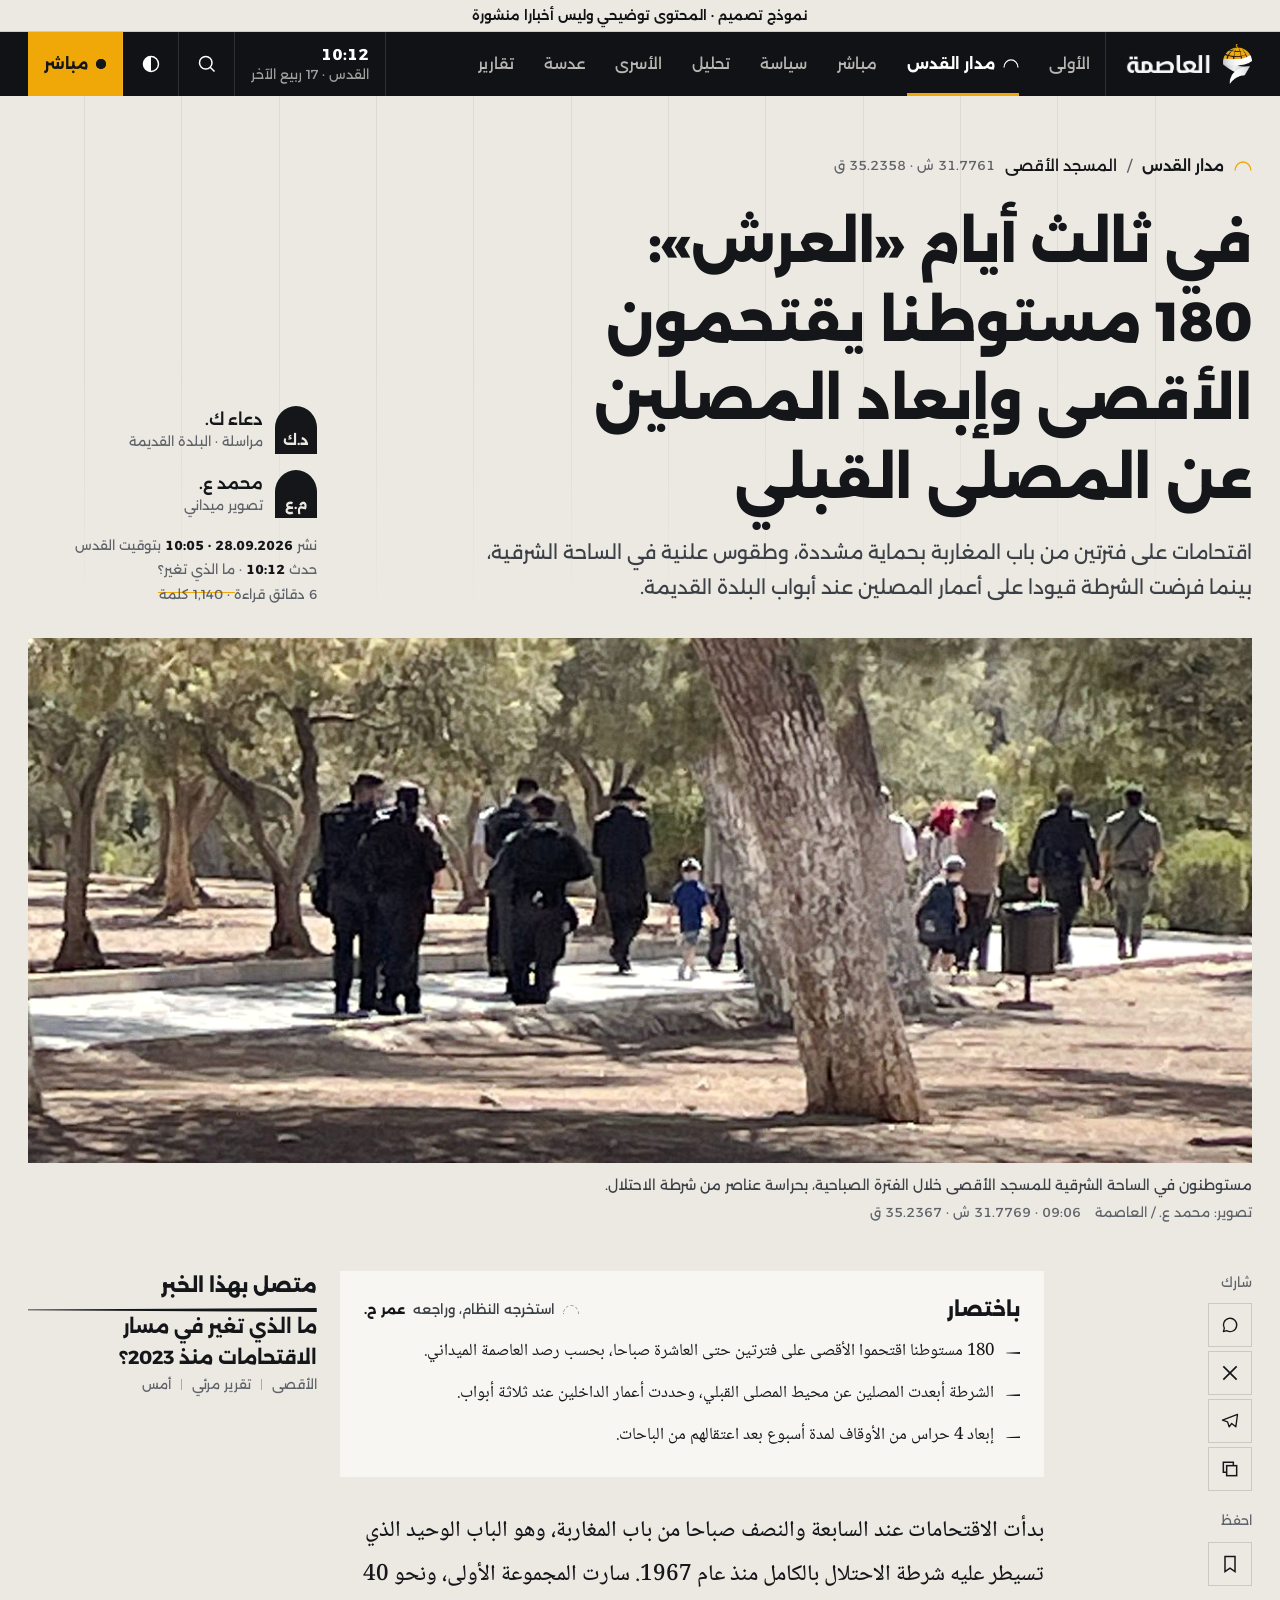
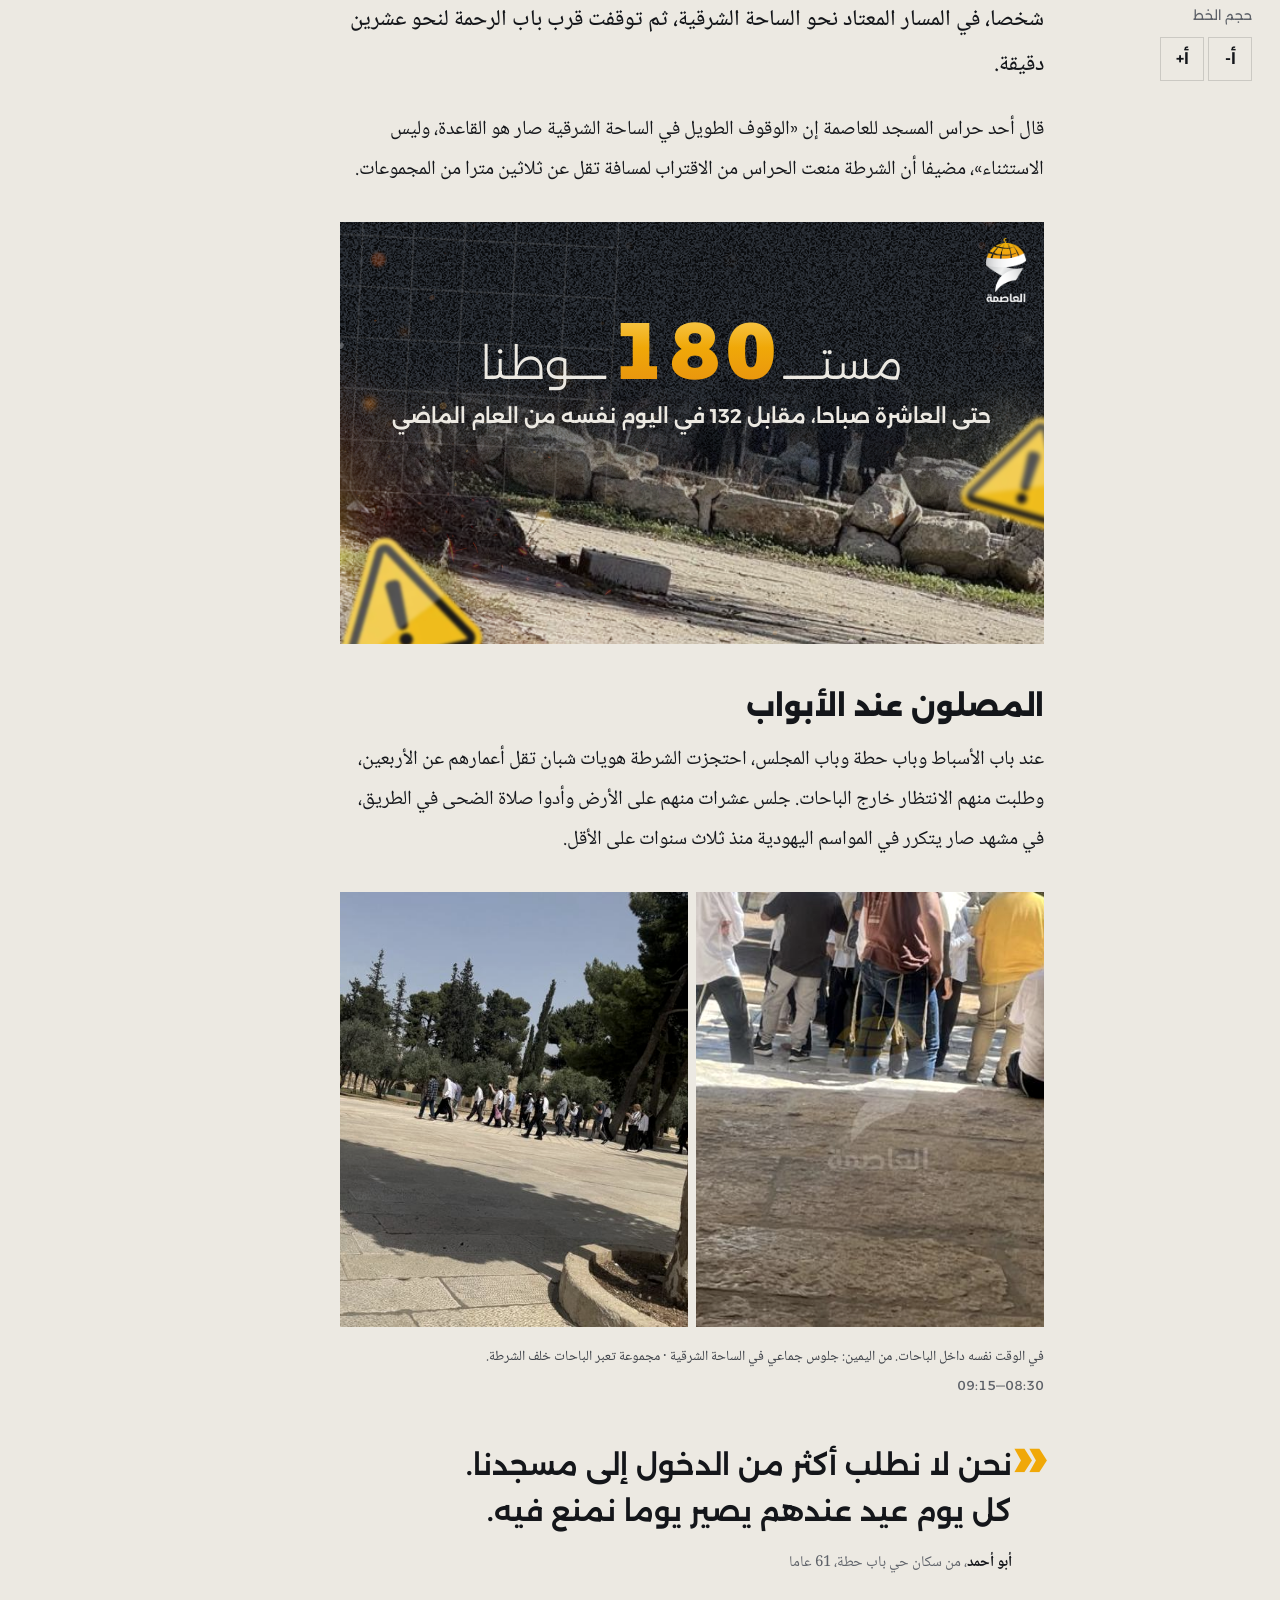
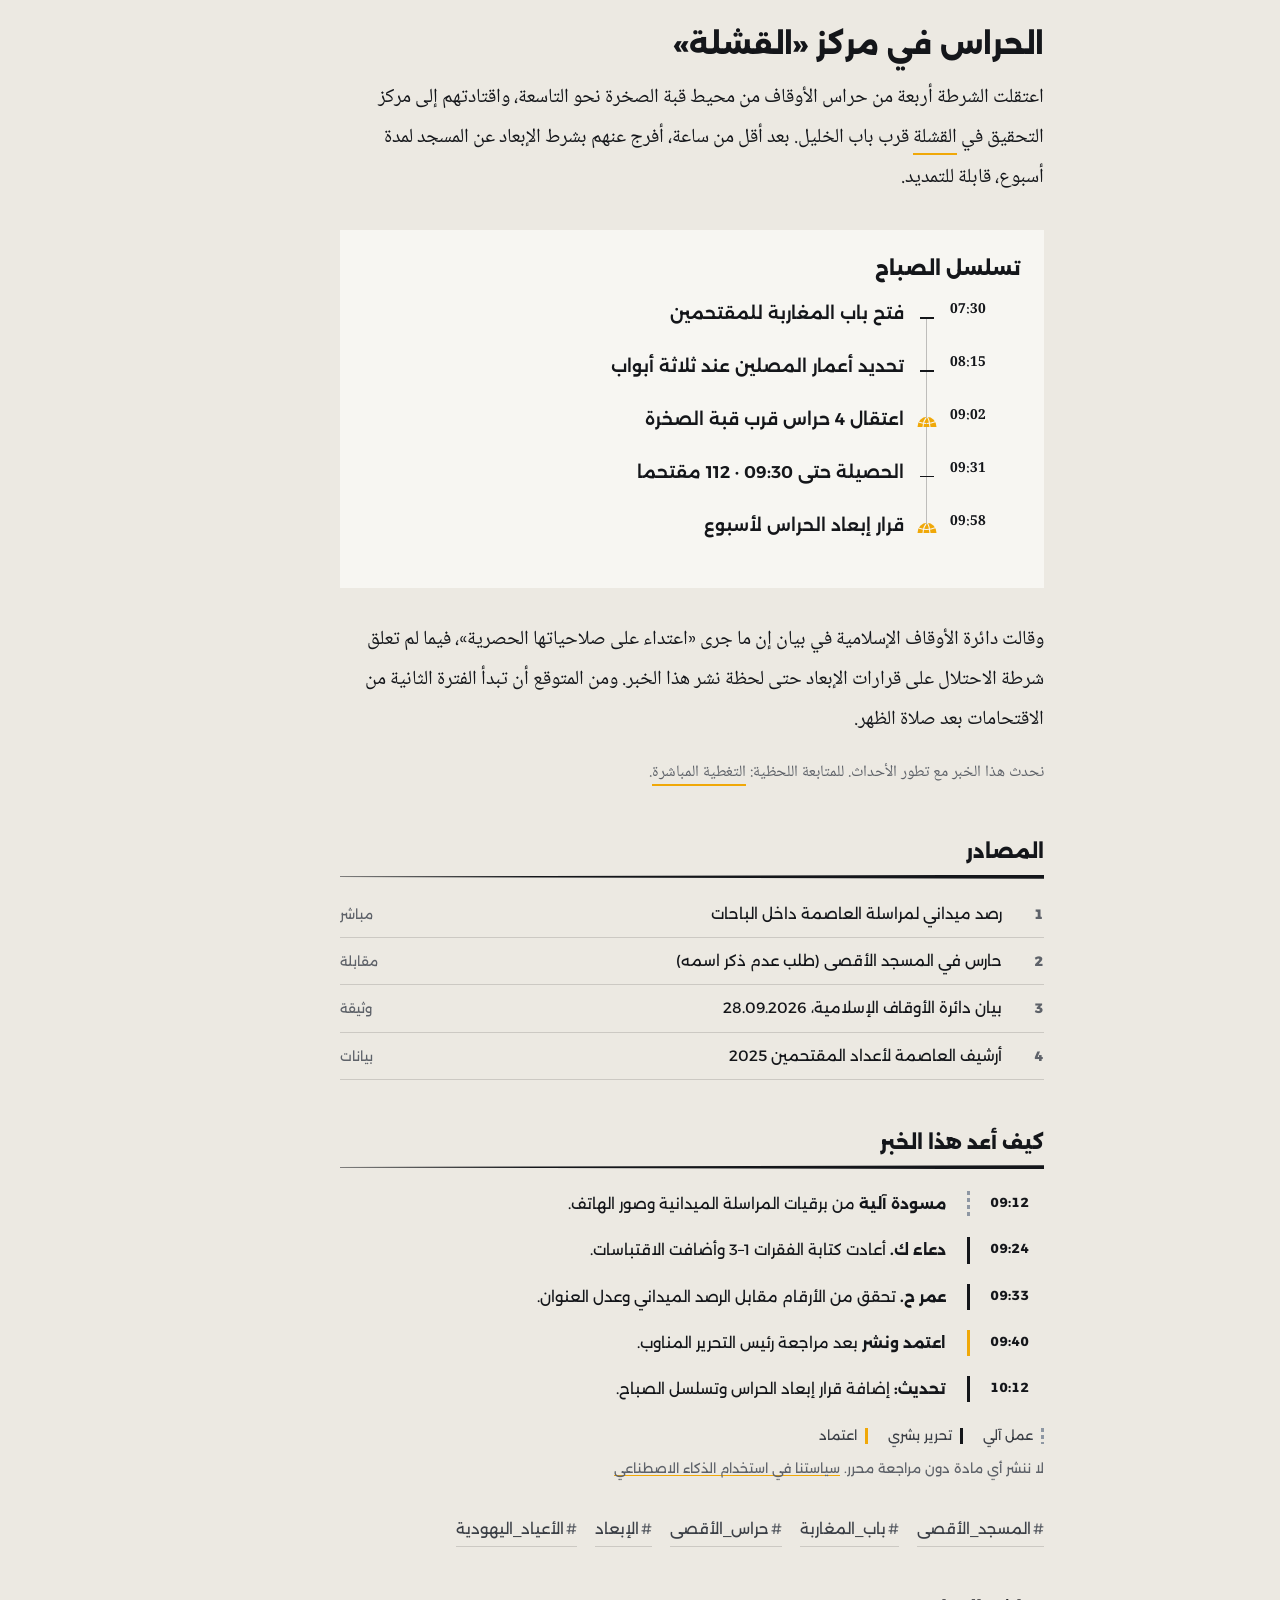
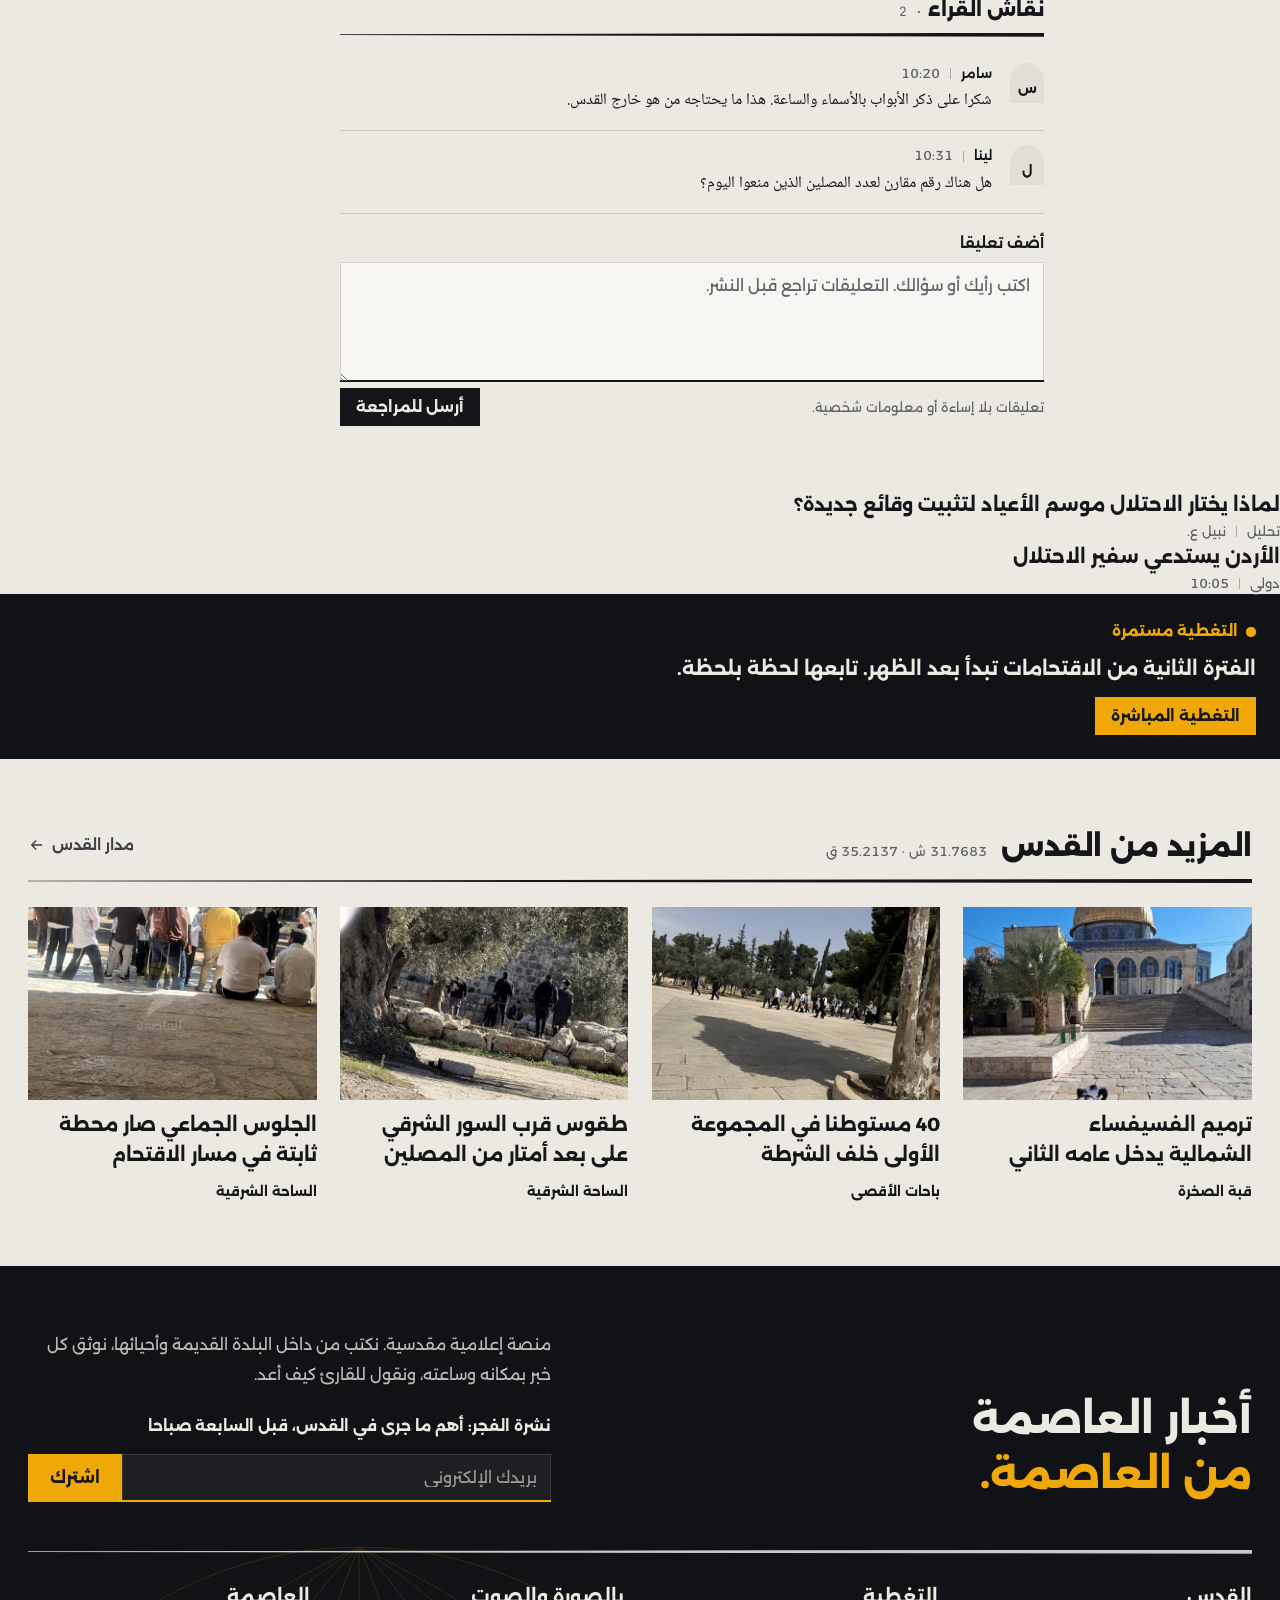
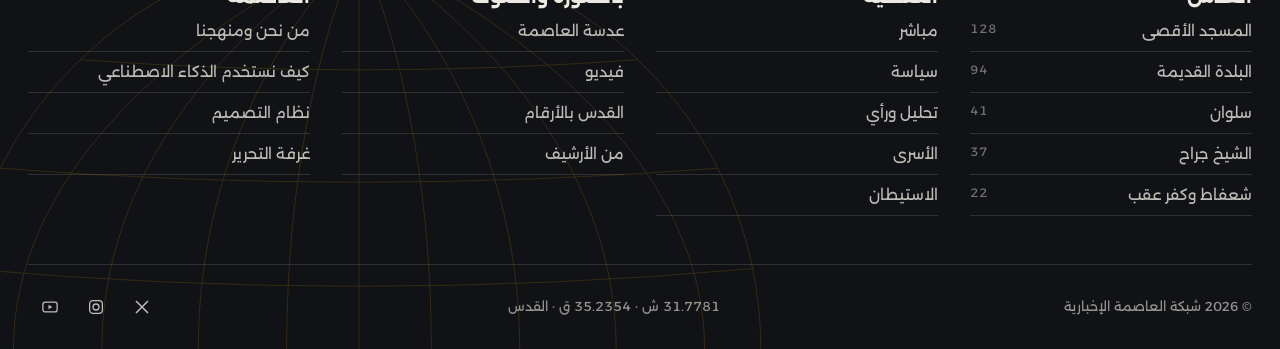
==== article.html @ b90d0173 "Use every asset from the brand's Drive folder The folder holds two PSDs: the incursion-count post an" ====
<!doctype html>
<html lang="ar" dir="rtl">
<head>
<meta charset="utf-8">
<meta name="viewport" content="width=device-width, initial-scale=1, viewport-fit=cover">
<meta name="robots" content="noindex, nofollow">
<title>180 مستوطنا يقتحمون الأقصى — العاصمة</title>
<meta name="description" content="اقتحامات على فترتين من باب المغاربة بحماية مشددة، وطقوس علنية في الساحة الشرقية.">
<link rel="preconnect" href="https://fonts.googleapis.com">
<link rel="preconnect" href="https://fonts.gstatic.com" crossorigin>
<link rel="stylesheet" href="https://fonts.googleapis.com/css2?family=Alexandria:wght@300;400;500;600;700;800&family=Noto+Naskh+Arabic:wght@400;500;600;700&family=JetBrains+Mono:wght@400;600&display=swap">
<link rel="preload" as="image" href="assets/img/aqsa-courtyard.jpg" fetchpriority="high">
<link rel="stylesheet" href="assets/css/asima.css?v=19">
<style>
  .progress { position: fixed; top: calc(env(safe-area-inset-top, 0px) + var(--ribbon-h)); inset-inline: 0; height: 3px; z-index: 49; background: transparent; }
  .progress i { display: block; height: 100%; width: 100%; background: var(--gold); transform-origin: right; transform: scaleX(0); }

  .a-head { padding-block: var(--s-7) var(--s-6); }
  .a-head__grid { display: grid; grid-template-columns: repeat(12, minmax(0, 1fr)); gap: var(--col-gap); }
  .a-head__main { grid-column: 1 / span 9; display: grid; gap: var(--s-4); }
  .a-head nav a { min-height: 44px; display: inline-flex; align-items: center; }
  .times a { display: inline-block; padding-block: 12px; margin-block: -12px; }
  .a-head__side { grid-column: 10 / span 3; align-self: end; display: grid; gap: var(--s-4); }
  .a-head .hl-1 { font-size: clamp(2rem, 1.1rem + 2.9vw, 3.5rem); }
  .people { display: flex; flex-wrap: wrap; gap: var(--s-4) var(--s-6); }
  .times { display: grid; gap: 2px; font-size: var(--t-meta); color: var(--ink-3); }
  .times b { color: var(--ink); font-weight: 700; font-variant-numeric: tabular-nums; }

  .hero { margin-bottom: var(--s-7); }
  .hero .frame { max-height: 78vh; }

  .a-body { display: grid; grid-template-columns: repeat(12, minmax(0, 1fr)); gap: var(--col-gap); padding-bottom: var(--s-8); }
  .a-tools { grid-column: 1 / span 2; }
  .a-tools__in { position: sticky; top: calc(var(--ribbon-h) + 32px); display: grid; gap: 4px; justify-items: start; }
  .a-tools .icon-btn { width: 44px; height: 44px; box-shadow: inset 0 0 0 1px var(--rule); }
  .a-tools .lbl { font-size: var(--t-meta); color: var(--ink-3); margin-bottom: 6px; }
  .a-col { grid-column: 3 / span 7; min-width: 0; }
  .a-aside { grid-column: 10 / span 3; min-width: 0; display: grid; gap: var(--s-7); align-content: start; }

  .gist { background: var(--sheet); padding: var(--s-5); margin-bottom: var(--s-6); }
  .gist__head { display: flex; justify-content: space-between; align-items: center; gap: 12px; flex-wrap: wrap; margin-bottom: var(--s-3); }
  .gist__head h2 { font-size: var(--t-4); font-weight: 800; }
  .gist ul { display: grid; gap: 10px; }
  .gist li { font-family: var(--f-read); font-size: 1.06rem; line-height: 1.9; padding-inline-start: 26px; position: relative; }
  .gist li::before { content: ""; position: absolute; inset-inline-start: 0; top: .95em; width: 14px; height: 2px; background: var(--ink); clip-path: polygon(0 40%, 100% 0, 100% 100%, 0 60%); }

  .read h2 { font-family: var(--f-display); font-size: var(--t-2); font-weight: 800; margin-top: 1.6em; margin-bottom: .5em; line-height: 1.35; }
  /* no ::first-letter drop cap: it severs Arabic joins. The lede is set larger instead. */
  .read .drop { font-size: 1.12em; font-weight: 500; }
  .read a { box-shadow: inset 0 -2px 0 var(--gold); }
  .read a:hover { background: color-mix(in srgb, var(--gold) 22%, transparent); }
  .inline-fig { margin-block: var(--s-6); }
  .inline-madd { margin-block: var(--s-6); padding-block: var(--s-5); border-block: 1px solid var(--rule-strong); }
  .inline-madd .madd { font-size: clamp(1.4rem, 1rem + 1.8vw, 2.3rem); }
  .inline-ledger { margin-block: var(--s-6); padding: var(--s-5); background: var(--sheet); }
  .inline-ledger h3 { font-size: var(--t-4); font-weight: 800; margin-bottom: var(--s-4); }
  .duo { display: grid; grid-template-columns: 1fr 1fr; gap: 8px; margin-block: var(--s-6); }

  .sources { margin-top: var(--s-7); }
  .sources h3, .how h3, .comments h3 { font-size: var(--fs-h4); font-weight: 800; padding-bottom: 12px; margin-bottom: var(--s-3); position: relative; } .sources h3::after, .how h3::after, .comments h3::after { content: ""; position: absolute; inset-inline: 0; bottom: 0; height: 4px; background: var(--ink); clip-path: polygon(0 42%, 100% 0, 100% 100%, 0 58%); }
  .sources ol { counter-reset: s; display: grid; }
  .sources li { counter-increment: s; display: grid; grid-template-columns: 2rem minmax(0, 1fr) auto; gap: 10px; padding-block: 10px; border-bottom: 1px solid var(--rule); font-size: var(--t-sm); align-items: baseline; }
  .sources li::before { content: counter(s); font-weight: 800; color: var(--ink-3); font-size: .85rem; font-variant-numeric: tabular-nums; }
  .sources .kind { font-size: var(--t-meta); color: var(--ink-3); }

  .how { margin-top: var(--s-7); }
  .how__steps { display: grid; gap: 0; }
  .how__steps li { display: grid; grid-template-columns: 54px 20px minmax(0, 1fr); gap: 0 12px; padding-block: 10px; font-size: var(--t-sm); }
  .how__steps time { font-weight: 700; font-size: .82rem; text-align: end; font-variant-numeric: tabular-nums; }
  .how__steps i { width: 3px; justify-self: center; }
  .how__steps .s-ai i { background: repeating-linear-gradient(180deg, var(--silver) 0 4px, transparent 4px 7px); }
  .how__steps .s-human i { background: var(--ink); }
  .how__steps .s-ok i { background: var(--gold); }
  .how__steps b { font-weight: 700; }
  .how p.note { font-size: var(--t-meta); color: var(--ink-3); margin-top: 10px; }

  .comments { margin-top: var(--s-7); }
  .comment { display: grid; grid-template-columns: 40px minmax(0, 1fr); gap: 4px 12px; padding-block: 14px; border-bottom: 1px solid var(--rule); }
  .comment .mono-gram { grid-row: span 2; width: 34px; height: 40px; background: var(--sunk); color: var(--ink); font-size: .8rem; border-radius: 17px 17px 0 0 / 18px 18px 0 0; }
  .comment p { font-family: var(--f-read); font-size: 1rem; line-height: 1.8; }

  .related h3 { font-size: var(--fs-h4); font-weight: 800; padding-bottom: 12px; position: relative; } .related h3::after { content: ""; position: absolute; inset-inline: 0; bottom: 0; height: 4px; background: var(--ink); clip-path: polygon(0 42%, 100% 0, 100% 100%, 0 58%); }
  .related .story { padding-block: 14px; border-bottom: 1px solid var(--rule); }

  .more-from { padding-block: var(--s-8); }
  .more-from__grid { display: grid; grid-template-columns: repeat(4, minmax(0, 1fr)); gap: var(--col-gap); }

  @media (max-width: 1100px) {
    .a-head__main, .a-head__side { grid-column: 1 / -1; }
    .a-tools { display: none; }
    .a-col { grid-column: 1 / span 8; }
    .a-aside { grid-column: 9 / span 4; }
    .more-from__grid { grid-template-columns: repeat(2, minmax(0, 1fr)); }
  }
  @media (max-width: 800px) {
    .a-col, .a-aside { grid-column: 1 / -1; }
    .hero .frame { margin-inline: calc(var(--gutter) * -1); max-width: none; }
    .hero .cap { padding-inline: 0; }
  }
  @media (max-width: 560px) {
    .more-from__grid, .duo { grid-template-columns: 1fr; }
    .a-head { padding-top: var(--s-5); }
  }
  .share-row { display: none; }
  @media (max-width: 1100px) { .share-row { display: flex; gap: 4px; flex-wrap: wrap; } .share-row .icon-btn { box-shadow: inset 0 0 0 1px var(--rule); width: 44px; height: 44px; } }
</style>
</head>
<body>
<a class="skip" href="#main">تخط إلى المقال</a>
<header data-ribbon data-current="jerusalem"></header>
<div class="progress" aria-hidden="true"><i></i></div>

<main id="main">
  <article>
    <header class="a-head meridians">
      <div class="wrap a-head__grid">
        <div class="a-head__main">
          <nav class="row" aria-label="مسار التصفح" style="gap:10px;font-size:var(--t-sm)">
            <a href="jerusalem.html" class="kicker kicker--place"><span class="kicker__sq"></span>مدار القدس</a>
            <span class="muted">/</span>
            <a href="jerusalem.html" class="kicker" style="font-weight:500">المسجد الأقصى</a>
            <span class="coord">31.7761 ش · 35.2358 ق</span>
          </nav>
          <h1 class="hl-1">في ثالث أيام «العرش»: 180 مستوطنا يقتحمون الأقصى وإبعاد المصلين عن المصلى القبلي</h1>
          <p class="dek">اقتحامات على فترتين من باب المغاربة بحماية مشددة، وطقوس علنية في الساحة الشرقية، بينما فرضت الشرطة قيودا على أعمار المصلين عند أبواب البلدة القديمة.</p>
          <div class="share-row" aria-label="مشاركة">
            <a class="icon-btn" href="#" aria-label="مشاركة على واتساب" data-icon="wa"></a>
            <a class="icon-btn" href="#" aria-label="مشاركة على إكس" data-icon="x"></a>
            <a class="icon-btn" href="#" aria-label="مشاركة على تيليغرام" data-icon="tg"></a>
            <button class="icon-btn" type="button" aria-label="نسخ الرابط" data-copy data-icon="copy"></button>
            <button class="icon-btn" type="button" aria-label="حفظ للقراءة لاحقا" data-icon="save"></button>
          </div>
        </div>
        <div class="a-head__side">
          <div class="people">
            <div class="byline"><span class="mono-gram">د.ك</span><div><div class="byline__name">دعاء ك.</div><div class="byline__role">مراسلة · البلدة القديمة</div></div></div>
            <div class="byline"><span class="mono-gram">م.ع</span><div><div class="byline__name">محمد ع.</div><div class="byline__role">تصوير ميداني</div></div></div>
          </div>
          <div class="times">
            <span>نشر <b>28.09.2026 · 10:05</b> بتوقيت القدس</span>
            <span>حدث <b>10:12</b> · <a href="#how" style="box-shadow:inset 0 -1px 0 var(--gold)">ما الذي تغير؟</a></span>
            <span>6 دقائق قراءة · 1,140 كلمة</span>
          </div>
        </div>
      </div>
    </header>

    <figure class="wrap hero">
      <div class="frame r-21x9 grain">
        <img src="assets/img/aqsa-courtyard.jpg" srcset="assets/img/aqsa-courtyard-800.jpg 800w, assets/img/aqsa-courtyard.jpg 1200w" sizes="100vw" width="1200" height="1600" alt="مجموعة من المستوطنين يسيرون في الساحة الشرقية للمسجد الأقصى بين أشجار الزيتون، تحرسهم عناصر من الشرطة" style="object-position:50% 62%" fetchpriority="high">
      </div>
      <figcaption class="cap"><span class="cap__text">مستوطنون في الساحة الشرقية للمسجد الأقصى خلال الفترة الصباحية، بحراسة عناصر من شرطة الاحتلال.</span><span class="cap__credit">محمد ع. / العاصمة</span><span class="coord">09:06 · 31.7769 ش · 35.2367 ق</span></figcaption>
    </figure>

    <div class="wrap a-body">
      <aside class="a-tools" aria-label="أدوات المقال">
        <div class="a-tools__in">
          <span class="lbl">شارك</span>
          <a class="icon-btn" href="#" aria-label="مشاركة على واتساب" data-icon="wa"></a>
          <a class="icon-btn" href="#" aria-label="مشاركة على إكس" data-icon="x"></a>
          <a class="icon-btn" href="#" aria-label="مشاركة على تيليغرام" data-icon="tg"></a>
          <button class="icon-btn" type="button" aria-label="نسخ الرابط" data-copy data-icon="copy"></button>
          <span class="lbl" style="margin-top:14px">احفظ</span>
          <button class="icon-btn" type="button" aria-label="حفظ للقراءة لاحقا" data-icon="save" data-save></button>
          <span class="lbl" style="margin-top:14px">حجم الخط</span>
          <div class="row" style="gap:4px"><button class="icon-btn" type="button" data-fs="-1" aria-label="تصغير الخط" style="box-shadow:inset 0 0 0 1px var(--rule);width:44px;height:44px;font-weight:700">أ-</button><button class="icon-btn" type="button" data-fs="1" aria-label="تكبير الخط" style="box-shadow:inset 0 0 0 1px var(--rule);width:44px;height:44px;font-weight:700">أ+</button></div>
        </div>
      </aside>

      <div class="a-col">
        <section class="gist" aria-labelledby="gist-h">
          <div class="gist__head">
            <h2 id="gist-h">باختصار</h2>
            <span class="ai-mark"><span class="ai-glyph" aria-hidden="true"></span>استخرجه النظام، وراجعه <strong style="color:var(--ink)">عمر ح.</strong></span>
          </div>
          <ul>
            <li>180 مستوطنا اقتحموا الأقصى على فترتين حتى العاشرة صباحا، بحسب رصد العاصمة الميداني.</li>
            <li>الشرطة أبعدت المصلين عن محيط المصلى القبلي، وحددت أعمار الداخلين عند ثلاثة أبواب.</li>
            <li>إبعاد 4 حراس من الأوقاف لمدة أسبوع بعد اعتقالهم من الباحات.</li>
          </ul>
        </section>

        <div class="read" id="body">
          <p class="drop">بدأت الاقتحامات عند السابعة والنصف صباحا من باب المغاربة، وهو الباب الوحيد الذي تسيطر عليه شرطة الاحتلال بالكامل منذ عام 1967. سارت المجموعة الأولى، ونحو 40 شخصا، في المسار المعتاد نحو الساحة الشرقية، ثم توقفت قرب باب الرحمة لنحو عشرين دقيقة.</p>
          <p>قال أحد حراس المسجد للعاصمة إن «الوقوف الطويل في الساحة الشرقية صار هو القاعدة، وليس الاستثناء»، مضيفا أن الشرطة منعت الحراس من الاقتراب لمسافة تقل عن ثلاثين مترا من المجموعات.</p>

          <figure class="count-card" aria-label="رقم: 180 مستوطنا حتى العاشرة صباحا، مقابل 132 في اليوم نفسه من العام الماضي">
            <img class="count-card__photo" src="assets/img/aqsa-trees-800.jpg" width="800" height="1067" alt="" loading="lazy">
            <span class="count-card__embers" aria-hidden="true"></span>
            <img class="count-card__alert" src="assets/img/alert.webp" width="186" height="166" alt="" loading="lazy">
            <img class="count-card__alert is-edge" src="assets/img/alert.webp" width="186" height="166" alt="" loading="lazy">
            <img class="count-card__logo" src="assets/img/logo-full.png" width="382" height="616" alt="">
            <p class="madd" aria-hidden="true">مستـــــ<span class="madd__fig">180</span>ـــــوطنا<span class="madd__tail">حتى العاشرة صباحا، مقابل 132 في اليوم نفسه من العام الماضي</span></p>
          </figure>

          <h2>المصلون عند الأبواب</h2>
          <p>عند باب الأسباط وباب حطة وباب المجلس، احتجزت الشرطة هويات شبان تقل أعمارهم عن الأربعين، وطلبت منهم الانتظار خارج الباحات. جلس عشرات منهم على الأرض وأدوا صلاة الضحى في الطريق، في مشهد صار يتكرر في المواسم اليهودية منذ ثلاث سنوات على الأقل.</p>

          <figure class="duo" aria-label="صورتان من الأبواب">
            <div><div class="frame r-4x5"><img src="assets/img/oldcity-2-800.jpg" loading="lazy" width="800" height="600" alt="مستوطنون يجلسون في الساحة الشرقية للمسجد الأقصى" style="object-position:40% 40%"></div></div>
            <div><div class="frame r-4x5"><img src="assets/img/oldcity-3-800.jpg" loading="lazy" width="800" height="600" alt="مجموعة مستوطنين تعبر باحات المسجد الأقصى خلف عناصر من الشرطة" style="object-position:62% 55%"></div></div>
            <figcaption class="cap" style="grid-column:1/-1"><span class="cap__text">في الوقت نفسه داخل الباحات. من اليمين: جلوس جماعي في الساحة الشرقية · مجموعة تعبر الباحات خلف الشرطة.</span><span class="coord">08:30—09:15</span></figcaption>
          </figure>

          <blockquote class="pull" data-reveal>
            <p>نحن لا نطلب أكثر من الدخول إلى مسجدنا. كل يوم عيد عندهم يصير يوما نمنع فيه.</p>
            <footer><strong>أبو أحمد</strong>، من سكان حي باب حطة، 61 عاما</footer>
          </blockquote>

          <h2>الحراس في مركز «القشلة»</h2>
          <p>اعتقلت الشرطة أربعة من حراس الأوقاف من محيط قبة الصخرة نحو التاسعة، واقتادتهم إلى مركز التحقيق في <a href="jerusalem.html">القشلة</a> قرب باب الخليل. بعد أقل من ساعة، أفرج عنهم بشرط الإبعاد عن المسجد لمدة أسبوع، قابلة للتمديد.</p>

          <aside class="inline-ledger" data-reveal aria-labelledby="day-h">
            <h3 id="day-h">تسلسل الصباح</h3>
            <ol class="ledger">
              <li class="ledger__item"><span class="ledger__time">07:30</span><span class="ledger__node"></span><div class="ledger__body"><h4>فتح باب المغاربة للمقتحمين</h4></div></li>
              <li class="ledger__item"><span class="ledger__time">08:15</span><span class="ledger__node"></span><div class="ledger__body"><h4>تحديد أعمار المصلين عند ثلاثة أبواب</h4></div></li>
              <li class="ledger__item is-key"><span class="ledger__time">09:02</span><span class="ledger__node"></span><div class="ledger__body"><h4>اعتقال 4 حراس قرب قبة الصخرة</h4></div></li>
              <li class="ledger__item"><span class="ledger__time">09:31</span><span class="ledger__node"></span><div class="ledger__body"><h4>الحصيلة حتى 09:30 · 112 مقتحما</h4></div></li>
              <li class="ledger__item is-key"><span class="ledger__time">09:58</span><span class="ledger__node"></span><div class="ledger__body"><h4>قرار إبعاد الحراس لأسبوع</h4></div></li>
            </ol>
          </aside>

          <p>وقالت دائرة الأوقاف الإسلامية في بيان إن ما جرى «اعتداء على صلاحياتها الحصرية»، فيما لم تعلق شرطة الاحتلال على قرارات الإبعاد حتى لحظة نشر هذا الخبر. ومن المتوقع أن تبدأ الفترة الثانية من الاقتحامات بعد صلاة الظهر.</p>
          <p class="muted" style="font-size:1rem">نحدث هذا الخبر مع تطور الأحداث. للمتابعة اللحظية: <a href="live.html">التغطية المباشرة</a>.</p>
        </div>

        <section class="sources" data-reveal aria-labelledby="src-h">
          <h3 id="src-h">المصادر</h3>
          <ol>
            <li><span>رصد ميداني لمراسلة العاصمة داخل الباحات</span><span class="kind">مباشر</span></li>
            <li><span>حارس في المسجد الأقصى (طلب عدم ذكر اسمه)</span><span class="kind">مقابلة</span></li>
            <li><span>بيان دائرة الأوقاف الإسلامية، 28.09.2026</span><span class="kind">وثيقة</span></li>
            <li><span>أرشيف العاصمة لأعداد المقتحمين 2025</span><span class="kind">بيانات</span></li>
          </ol>
        </section>

        <section class="how" id="how" data-reveal aria-labelledby="how-h">
          <h3 id="how-h">كيف أعد هذا الخبر</h3>
          <ol class="how__steps">
            <li class="s-ai"><time>09:12</time><i></i><span><b>مسودة آلية</b> من برقيات المراسلة الميدانية وصور الهاتف.</span></li>
            <li class="s-human"><time>09:24</time><i></i><span><b>دعاء ك.</b> أعادت كتابة الفقرات 1–3 وأضافت الاقتباسات.</span></li>
            <li class="s-human"><time>09:33</time><i></i><span><b>عمر ح.</b> تحقق من الأرقام مقابل الرصد الميداني وعدل العنوان.</span></li>
            <li class="s-ok"><time>09:40</time><i></i><span><b>اعتمد ونشر</b> بعد مراجعة رئيس التحرير المناوب.</span></li>
            <li class="s-human"><time>10:12</time><i></i><span><b>تحديث:</b> إضافة قرار إبعاد الحراس وتسلسل الصباح.</span></li>
          </ol>
          <div class="prov-key" style="margin-top:12px"><span><i class="k-ai"></i>عمل آلي</span><span><i class="k-human"></i>تحرير بشري</span><span><i class="k-verified"></i>اعتماد</span></div>
          <p class="note">لا ننشر أي مادة دون مراجعة محرر. <a href="index.html#ai" style="box-shadow:inset 0 -1px 0 var(--gold)">سياستنا في استخدام الذكاء الاصطناعي</a></p>
        </section>

        <div class="tags" style="margin-top:var(--s-6)" aria-label="الوسوم">
          <a class="tag" href="jerusalem.html">المسجد_الأقصى</a><a class="tag" href="jerusalem.html">باب_المغاربة</a><a class="tag" href="jerusalem.html">حراس_الأقصى</a><a class="tag" href="jerusalem.html">الإبعاد</a><a class="tag" href="jerusalem.html">الأعياد_اليهودية</a>
        </div>

        <section class="comments" aria-labelledby="cm-h">
          <h3 id="cm-h">نقاش القراء <span class="mono muted" style="font-size: .8rem;font-weight:400">· 2</span></h3>
          <div class="comment"><span class="mono-gram">س</span><span class="meta"><strong>سامر</strong><time>10:20</time></span><p>شكرا على ذكر الأبواب بالأسماء والساعة. هذا ما يحتاجه من هو خارج القدس.</p></div>
          <div class="comment"><span class="mono-gram">ل</span><span class="meta"><strong>لينا</strong><time>10:31</time></span><p>هل هناك رقم مقارن لعدد المصلين الذين منعوا اليوم؟</p></div>
          <form class="field" style="margin-top:var(--s-4)" onsubmit="event.preventDefault();asima.toast('أرسل تعليقك للمراجعة','يظهر بعد موافقة المحرر، عادة خلال ساعة.');this.reset()">
            <label for="cm">أضف تعليقا</label>
            <textarea class="textarea" id="cm" required placeholder="اكتب رأيك أو سؤالك. التعليقات تراجع قبل النشر."></textarea>
            <div class="row between"><span class="hint">تعليقات بلا إساءة أو معلومات شخصية.</span><button class="btn btn--sm" type="submit">أرسل للمراجعة</button></div>
          </form>
        </section>
      </div>

      <aside class="a-aside" aria-label="تغطية متصلة">
        <div class="related">
          <h3>متصل بهذا الخبر</h3>
          <a class="hl" href="article.html"><h4 class="hl-4"><span class="hl-u">ما الذي تغير في مسار الاقتحامات منذ 2023؟</span></h4></a><div class="meta"><span>الأقصى</span><span>تقرير مرئي</span><time>أمس</time></div></article>
          <a class="hl" href="article.html"><h4 class="hl-4"><span class="hl-u">لماذا يختار الاحتلال موسم الأعياد لتثبيت وقائع جديدة؟</span></h4></a><div class="meta"><span>تحليل</span><span>نبيل ع.</span></div></article>
          <a class="hl" href="article.html"><h4 class="hl-4"><span class="hl-u">الأردن يستدعي سفير الاحتلال</span></h4></a><div class="meta"><span>دولي</span><time>10:05</time></div></article>
        </div>
        <div class="night" style="padding:var(--s-5)">
          <p class="live-tag" style="margin-bottom:10px"><span class="pulse" aria-hidden="true"></span>التغطية مستمرة</p>
          <p style="font-weight:700;font-size:var(--t-4);line-height:1.5">الفترة الثانية من الاقتحامات تبدأ بعد الظهر. تابعها لحظة بلحظة.</p>
          <a class="btn btn--gold btn--sm" href="live.html" style="margin-top:14px">التغطية المباشرة</a>
        </div>
      </aside>
    </div>
  </article>

  <section class="more-from" aria-labelledby="mf-h">
    <div class="wrap">
      <header class="sec-head"><div class="sec-head__t"><h2 id="mf-h">المزيد من القدس</h2><span class="coord">31.7683 ش · 35.2137 ق</span></div><a class="more" href="jerusalem.html">مدار القدس<svg class="i-dir" viewBox="0 0 24 24" aria-hidden="true"><path d="M19 12H5m6-6-6 6 6 6" fill="none" stroke="currentColor" stroke-width="1.8"/></svg></a></header>
      <div class="more-from__grid">
        <article class="story"><a href="article.html" class="frame r-3x2"><img src="assets/img/oldcity-1-800.jpg" loading="lazy" width="800" height="1067" alt="" style="object-position:50% 25%"></a><h3 class="hl-4"><a href="article.html">ترميم الفسيفساء الشمالية يدخل عامه الثاني</a></h3><p class="placeline"><b>قبة الصخرة</b></p></article>
        <article class="story"><a href="article.html" class="frame r-3x2"><img src="assets/img/oldcity-3-800.jpg" loading="lazy" width="800" height="600" alt=""></a><h3 class="hl-4"><a href="article.html">40 مستوطنا في المجموعة الأولى خلف الشرطة</a></h3><p class="placeline"><b>باحات الأقصى</b></p></article>
        <article class="story"><a href="article.html" class="frame r-3x2"><img src="assets/img/aqsa-trees-800.jpg" loading="lazy" width="800" height="1067" alt=""></a><h3 class="hl-4"><a href="article.html">طقوس قرب السور الشرقي على بعد أمتار من المصلين</a></h3><p class="placeline"><b>الساحة الشرقية</b></p></article>
        <article class="story"><a href="article.html" class="frame r-3x2"><img src="assets/img/oldcity-2-800.jpg" loading="lazy" width="800" height="600" alt=""></a><h3 class="hl-4"><a href="article.html">الجلوس الجماعي صار محطة ثابتة في مسار الاقتحام</a></h3><p class="placeline"><b>الساحة الشرقية</b></p></article>
      </div>
    </div>
  </section>
</main>

<footer data-coda></footer>
<script src="assets/js/asima.js?v=17" defer></script>
<script>
  addEventListener('DOMContentLoaded', () => {
    // reading progress — transform only, rAF-throttled
    const bar = document.querySelector('.progress i'), body = document.getElementById('body');
    let ticking = false;
    const update = () => {
      const r = body.getBoundingClientRect();
      const p = Math.min(1, Math.max(0, (innerHeight * .4 - r.top) / r.height));
      bar.style.transform = `scaleX(${p})`; ticking = false;
    };
    addEventListener('scroll', () => { if (!ticking) { ticking = true; requestAnimationFrame(update); } }, { passive: true });
    update();
    // font size
    let fs = 0;
    document.querySelectorAll('[data-fs]').forEach(b => b.addEventListener('click', () => {
      fs = Math.max(-1, Math.min(3, fs + +b.dataset.fs));
      body.style.fontSize = `calc(var(--t-read) + ${fs * 2}px)`;
    }));
    document.querySelectorAll('[data-save]').forEach(b => b.addEventListener('click', () => {
      const on = b.getAttribute('aria-pressed') !== 'true';
      b.setAttribute('aria-pressed', on); b.style.background = on ? 'var(--gold)' : '';
      asima.toast(on ? 'حفظ للقراءة لاحقا' : 'أزيل من المحفوظات');
    }));
  });
</script>
</body>
</html>
---- assets/css/asima.css ----
/* ==========================================================================
   العاصمة — Digital Design System  ·  v1.1 (refined)
   One world, three borrowed forms — all taken from the logo, none of them the logo:
     القبة   the segmented dome: markers, timeline nodes, the lead photo's frame
     الشريط  the paper ribbon that wraps the dome and folds into «ع»: the sash, the fold
     المد   the kashida stretch from the brand's posts: figures live inside words
   Gold is the dome. It marks what matters now (live, the lead figure, the key event).
   ========================================================================== */

/* ---------- 1. Tokens ---------- */
:root {
  /* Color — day edition: limestone ground, charcoal ink */
  --bg: #ECE9E2;
  --sheet: #F7F6F2;
  --sunk: #E2DED5;
  --ink: #14161A;
  --ink-2: #3B3F46;
  --ink-3: #5E6269;
  --rule: rgba(20, 22, 26, .15);
  --rule-strong: rgba(20, 22, 26, .78);
  --gold: #F0A808;          /* the dome */
  --gold-deep: #E8930F;     /* the dome's shadow side */
  --gold-ink: #7E5300;      /* gold as text on limestone (AA) */
  --on-gold: #14161A;
  --silver: #8E97A3;        /* the ribbon — machine work */
  --silver-soft: rgba(142, 151, 163, .18);
  --paper: #ECE9E2;         /* the ribbon/sash surface — fixed in both themes, like the logo */
  --paper-ink: #14161A;
  --fold: #A3AAB3;          /* the ribbon's underside where it folds */
  --alert: #B8361E;
  --on-alert: #FFFFFF;
  --ok: #2D7A57;
  --scrim: rgba(17, 19, 22, .62);
  --shade: linear-gradient(180deg, rgba(16,18,21,0) 32%, rgba(16,18,21,.86) 100%);
  --night: #101215;         /* ribbon nav, coda, dock, night sections */
  --night-fg: #ECE9E2;

  /* Type families */
  --f-display: "Alexandria", "Noto Kufi Arabic", "Segoe UI", Tahoma, sans-serif;
  --f-read: "Noto Naskh Arabic", "Amiri", "Traditional Arabic", serif;
  --f-mono: "JetBrains Mono", ui-monospace, "Cascadia Mono", Consolas, monospace; /* coordinates & data only */

  /* Type roles — size / line-height. Arabic needs air: no role below 1.38 */
  /* display 30→53 · h1 27→38 · h2 22→30 · h3 19→24 · h4 17→20 · lead 17→19 · ui 16 · meta 13 (floor) */
  --fs-display: clamp(1.9rem, 1.1rem + 2.3vw, 3.3rem);       --lh-display: 1.42;
  --fs-h1:      clamp(1.7rem, 1.2rem + 1.4vw, 2.4rem);       --lh-h1: 1.44;
  --fs-h2:      clamp(1.4rem, 1.15rem + .75vw, 1.875rem);    --lh-h2: 1.5;
  --fs-h3:      clamp(1.2rem, 1.08rem + .4vw, 1.5rem);       --lh-h3: 1.56;
  --fs-h4:      clamp(1.08rem, 1.02rem + .2vw, 1.25rem);     --lh-h4: 1.64;
  --fs-h5:      1.0625rem;                                   --lh-h5: 1.7;
  --fs-lead:    clamp(1.05rem, 1rem + .25vw, 1.2rem);        --lh-lead: 1.85;
  --fs-body:    clamp(1.125rem, 1.06rem + .26vw, 1.25rem);   --lh-body: 2;      /* Naskh reading */
  --fs-body-sm: 1rem;                                        --lh-body-sm: 1.85;
  --fs-ui:      1rem;                                        --lh-ui: 1.75;
  --fs-small:   .9375rem;                                    --lh-small: 1.75;
  --fs-caption: .875rem;                                     --lh-caption: 1.8;
  --fs-meta:    .8125rem;                                    --lh-meta: 1.6;
  --fs-micro:   .78rem;                                      /* Latin digits only (coordinates) */
  /* legacy aliases (pages written against v1.0) */
  --t-mega: var(--fs-display); --t-1: var(--fs-h1); --t-2: var(--fs-h2); --t-3: var(--fs-h3); --t-4: var(--fs-h4);
  --t-read: var(--fs-body); --t-ui: var(--fs-ui); --t-sm: var(--fs-small); --t-meta: var(--fs-meta);

  /* Space — 4px base, two section rhythms */
  --s-1: 4px; --s-2: 8px; --s-3: 12px; --s-4: 16px; --s-5: 24px;
  --s-6: 32px; --s-7: 48px; --s-8: 64px; --s-9: 96px;
  --sec: clamp(56px, 6.2vw, 96px);
  --sec-tight: clamp(36px, 4.2vw, 60px);

  /* Grid */
  --max: 1360px;
  --gutter: clamp(16px, 2.2vw, 28px);
  --col-gap: clamp(16px, 1.8vw, 24px);
  --split-gap: clamp(28px, 4vw, 64px);

  /* Shape — square by law; the only curves are the dome's */
  --radius: 0;
  --fold-cut: 14px;

  /* Motion */
  --ease: cubic-bezier(0.23, 1, 0.32, 1);          /* strong ease-out: entrances, feedback */
  --ease-in-out: cubic-bezier(0.77, 0, 0.175, 1);  /* things travelling on screen */
  --ease-drawer: cubic-bezier(0.32, 0.72, 0, 1);
  --d-1: 120ms; --d-2: 220ms; --d-3: 360ms; --d-4: 640ms; --d-5: 1100ms;

  --ribbon-h: 64px;
  --dome-mask: url("data:image/svg+xml,%3Csvg xmlns='http://www.w3.org/2000/svg' viewBox='0 0 40 22'%3E%3Cdefs%3E%3Cmask id='m'%3E%3Cpath d='M1 22 A19 20.5 0 0 1 39 22 Z' fill='white'/%3E%3Cg fill='none' stroke='black' stroke-width='2.1' stroke-linecap='round'%3E%3Cpath d='M21 1.5 C15 6 12.5 13 12 22'/%3E%3Cpath d='M21 1.5 C24 7 25.5 14 26 22'/%3E%3Cpath d='M4.5 12.5 C14 15.5 27 15.5 36.5 11.5'/%3E%3C/g%3E%3C/mask%3E%3C/defs%3E%3Crect width='40' height='22' fill='black' mask='url%28%23m%29'/%3E%3C/svg%3E");
  --arc-mask: url("data:image/svg+xml,%3Csvg xmlns='http://www.w3.org/2000/svg' viewBox='0 0 40 22'%3E%3Cpath d='M2.5 21 A17.5 19 0 0 1 37.5 21' fill='none' stroke='black' stroke-width='3'/%3E%3C/svg%3E");
  color-scheme: light;
}

@media (prefers-color-scheme: dark) {
  :root:not([data-theme="light"]) {
    --bg: #111316; --sheet: #181B1F; --sunk: #0B0C0E; --night: #08090B;
    --ink: #ECE9E2; --ink-2: #BDBAB2; --ink-3: #94918A;
    --rule: rgba(236, 233, 226, .14); --rule-strong: rgba(236, 233, 226, .8);
    --gold-ink: #F0A808; --silver: #9AA3AF; --silver-soft: rgba(154, 163, 175, .16);
    --paper: #DCD8CF; --fold: #8D949D;
    --alert: #FF7A5C; --on-alert: #1B0A05; --ok: #5CC497; --scrim: rgba(0,0,0,.7);
    color-scheme: dark;
  }
}
:root[data-theme="dark"] {
  --bg: #111316; --sheet: #181B1F; --sunk: #0B0C0E; --night: #08090B;
  --ink: #ECE9E2; --ink-2: #BDBAB2; --ink-3: #94918A;
  --rule: rgba(236, 233, 226, .14); --rule-strong: rgba(236, 233, 226, .8);
  --gold-ink: #F0A808; --silver: #9AA3AF; --silver-soft: rgba(154, 163, 175, .16);
  --paper: #DCD8CF; --fold: #8D949D;
  --alert: #FF7A5C; --on-alert: #1B0A05; --ok: #5CC497; --scrim: rgba(0,0,0,.7);
  color-scheme: dark;
}

/* «طبعة ليلية» — always-night sections. In the dark theme they sink one step deeper so the rhythm survives. */
.night {
  --bg: var(--night); --sheet: #1A1D21; --sunk: #07080A;
  --ink: #ECE9E2; --ink-2: #C2BFB7; --ink-3: #96938C;
  --rule: rgba(236, 233, 226, .14); --rule-strong: rgba(236, 233, 226, .8);
  --gold-ink: #F0A808; --silver: #9AA3AF;
  background: var(--bg); color: var(--ink);
  color-scheme: dark;
}

/* ---------- 2. Base ---------- */
*, *::before, *::after { box-sizing: border-box; }
html { -webkit-text-size-adjust: 100%; scroll-padding-top: calc(var(--ribbon-h) + 16px); scrollbar-color: var(--ink-3) transparent; }
body {
  margin: 0;
  background: var(--bg);
  color: var(--ink);
  font-family: var(--f-display);
  font-weight: 400;
  font-size: var(--fs-ui);
  line-height: var(--lh-ui);
  letter-spacing: normal;
  text-rendering: optimizeLegibility;
  -webkit-font-smoothing: antialiased;
  -moz-osx-font-smoothing: grayscale;
  caret-color: var(--gold-deep);
}
[hidden] { display: none !important; }
img, svg, video { display: block; max-width: 100%; }
img { height: auto; }
a { color: inherit; text-decoration: none; }
button, input, select, textarea { font: inherit; color: inherit; letter-spacing: normal; }
button { cursor: pointer; }
h1, h2, h3, h4, h5, p, figure, blockquote, ol, ul { margin: 0; }
ol, ul { padding: 0; list-style: none; }
h1, h2, h3, h4, h5 { font-family: var(--f-display); font-weight: 700; line-height: var(--lh-h3); text-wrap: balance; }
:focus-visible { outline: 2px solid var(--gold); outline-offset: 3px; }
.breaking :focus-visible, .sash :focus-visible { outline-color: var(--on-gold); }
.breaking--p2 :focus-visible { outline-color: var(--gold); }
::selection { background: var(--gold); color: var(--on-gold); }

.wrap { max-width: var(--max); margin-inline: auto; padding-inline: var(--gutter); }
.ltr { direction: ltr; unicode-bidi: isolate; display: inline-block; }
.mono { font-family: var(--f-mono); font-variant-numeric: tabular-nums; letter-spacing: 0; }
.num { font-variant-numeric: tabular-nums; }
code.mono { direction: ltr; unicode-bidi: isolate; }
.sr { position: absolute !important; width: 1px; height: 1px; overflow: hidden; clip: rect(0 0 0 0); white-space: nowrap; }
.skip { position: absolute; inset-inline-start: 16px; top: -60px; z-index: 100; background: var(--gold); color: var(--on-gold); padding: 10px 16px; font-weight: 700; }
.skip:focus { top: 12px; }
.i-dir { width: 18px; height: 18px; flex: none; } /* arrows point left = forward in RTL */

/* ---------- 3. Signature devices ---------- */

/* 3a. القبة — the segmented dome as a mark (markers, live, key events). Never a decorative bullet. */
.dome-mark { display: inline-block; width: 20px; height: 11px; flex: none; background: var(--gold); -webkit-mask: var(--dome-mask) center / contain no-repeat; mask: var(--dome-mark-mask, var(--dome-mask)) center / contain no-repeat; vertical-align: baseline; }
.dome-mark--line { -webkit-mask-image: var(--arc-mask); mask-image: var(--arc-mask); }
.dome-mark--ink { background: var(--ink); }

/* 3b. The dome frame — the lead photograph takes the dome's profile; the meridians are drawn over its cap */
.dome-frame { position: relative; container-type: inline-size; }
.dome-frame .dome-frame__clip { position: absolute; inset: 0; overflow: hidden; background: var(--sunk); border-radius: 50cqw 50cqw 0 0 / 40cqw 40cqw 0 0; }
.dome-frame__clip img { width: 100%; height: 100%; object-fit: cover; filter: saturate(.86) contrast(1.05); }
.dome-frame__clip::before { content: ""; position: absolute; inset: 0; z-index: 1; background: linear-gradient(180deg, rgba(16,18,21,0) 50%, rgba(16,18,21,.78) 100%), linear-gradient(270deg, rgba(16,18,21,.35) 0%, rgba(16,18,21,0) 30%); pointer-events: none; }
.dome-meridians { position: absolute; z-index: 2; inset: 0 0 auto 0; width: 100%; height: 40cqw; pointer-events: none; overflow: visible;
  -webkit-mask-image: linear-gradient(180deg, #000 30%, transparent 100%); mask-image: linear-gradient(180deg, #000 30%, transparent 100%); }
.dome-meridians path { fill: none; stroke: var(--gold); stroke-width: 1.25; vector-effect: non-scaling-stroke; opacity: .78; }
.dome-pin { position: absolute; z-index: 3; bottom: 100%; left: 50%; transform: translateX(-50%); display: grid; justify-items: center; gap: 4px; padding-bottom: 2px;
  font: 500 var(--fs-meta)/1.5 var(--f-display); color: var(--ink-2); white-space: nowrap; }
.dome-pin::after { content: ""; width: 1px; height: 16px; background: var(--gold); }

/* 3c. الشريط — the sash that wraps the dome; its inline-end turns under and tapers like the tail of «ع» */
.sash { position: relative; display: grid; grid-template-columns: auto minmax(0, 1fr) auto; align-items: stretch;
  background: var(--paper); color: var(--paper-ink);
  --ink: #14161A; --ink-2: #3B3F46; --ink-3: #4C5057; --rule: rgba(20,22,26,.14); --gold-ink: #7E5300; }
/* the fold: where the sash ends it turns under, and its silver back shows below the band */
.sash::after { content: ""; position: absolute; top: 100%; inset-inline-end: 0; width: 30px; height: 22px; background: linear-gradient(180deg, #8C939C, var(--fold)); clip-path: polygon(100% 0, 0 0, 0 100%); }
.sash__label { display: grid; align-content: center; gap: 2px; padding: 14px 20px; border-inline-end: 1px solid var(--rule); min-width: 150px; }
.sash__label b { font-weight: 800; font-size: var(--fs-h5); line-height: 1.5; }
.sash__label .live-tag { font-size: var(--fs-meta); }
.sash__list { display: grid; grid-auto-flow: column; grid-auto-columns: minmax(0, 1fr); }
.sash__list li + li { border-inline-start: 1px solid var(--rule); }
.sash__list a { display: grid; grid-template-columns: auto 1fr; align-content: start; gap: 2px 8px; padding: 14px 18px 16px; height: 100%; transition: background var(--d-2); }
.sash__list a:hover { background: rgba(20,22,26,.05); }
.sash__list time { font-weight: 800; font-size: var(--fs-ui); font-variant-numeric: tabular-nums; line-height: 1.5; }
.sash__list small { font-size: var(--fs-meta); color: var(--ink-3); align-self: center; }
.sash__list span { grid-column: 1 / -1; font-weight: 600; font-size: var(--fs-small); line-height: 1.65; text-wrap: pretty; }
.sash__list .is-key time { display: inline-flex; align-items: center; gap: 6px; }
.sash__list .is-key time::before { content: ""; width: 18px; height: 10px; background: var(--gold-deep); -webkit-mask: var(--dome-mask) center / contain no-repeat; mask: var(--dome-mask) center / contain no-repeat; }
.sash__more { display: flex; align-items: center; gap: 8px; padding-inline: 20px; font-weight: 700; font-size: var(--fs-small); border-inline-start: 1px solid var(--rule); white-space: nowrap; }
.sash__more:hover { background: rgba(20,22,26,.05); }
@media (max-width: 1100px) {
  .sash { grid-template-columns: 1fr; margin-inline-end: 0; }
  .sash::after { display: none; }
  .sash__label { border-inline-end: 0; border-bottom: 1px solid var(--rule); grid-auto-flow: column; justify-content: space-between; align-items: center; padding-block: 12px; }
  .sash__list { grid-auto-columns: minmax(240px, 72%); overflow-x: auto; scroll-snap-type: x mandatory; scrollbar-width: none; }
  .sash__list::-webkit-scrollbar { display: none; }
  .sash__list li { scroll-snap-align: start; }
  .sash__more { justify-content: center; padding-block: 14px; border-inline-start: 0; border-top: 1px solid var(--rule); }
}

/* 3c'. Locator — where a story happened, when no photograph shows it: the wall, the Haram, a gold dome on the place, orbit rings */
.locator { background: #101215; }
.locator svg { width: 100%; height: 100%; display: block; }

/* 3d. The fold on a photograph — report covers. The corner turns under, showing the ribbon's silver back. */
.frame--folded { --c: 44px; clip-path: polygon(0 0, 100% 0, 100% 100%, var(--c) 100%, 0 calc(100% - var(--c))); }
.frame--folded::after { content: ""; position: absolute; left: 0; bottom: 0; z-index: 2; width: var(--c); height: var(--c); background: linear-gradient(225deg, #D9DCE0, var(--fold)); clip-path: polygon(0 0, 100% 100%, 0 100%); transform: none; }

/* 3e. Tapered rule — the tail of «ع» and the kashida stroke: thick where reading starts, a hairline where it ends */
.stroke-rule { height: 4px; background: var(--ink); clip-path: polygon(0 42%, 100% 0, 100% 100%, 0 58%); border: 0; margin: 0; }

/* 3f. Arch — the dome's profile for people: bylines and voices */
.arch-ava { width: 52px; height: 60px; display: grid; place-items: end center; padding-bottom: 9px; background: var(--ink); color: var(--bg); border-radius: 26px 26px 0 0 / 28px 28px 0 0; font-weight: 700; font-size: .92rem; line-height: 1; flex: none; }
.night .arch-ava { background: #ECE9E2; color: #101215; }

/* 3g. Dome horizon — the grid of the dome rising behind night sections */
.dome-horizon { position: absolute; z-index: 0; pointer-events: none; inset-inline-end: -6vw; bottom: 0; width: min(760px, 70vw); aspect-ratio: 2 / 1; color: var(--gold); opacity: .13; }
.dome-horizon svg { width: 100%; height: 100%; overflow: visible; }
.dome-horizon path { vector-effect: non-scaling-stroke; }
.night > .wrap, .coda > .wrap { position: relative; z-index: 1; }

/* 3h. Meridians grid — kept for article heads */
.meridians { position: relative; isolation: isolate; }
.meridians::before {
  content: ""; position: absolute; inset: 0; z-index: -1; pointer-events: none; max-width: var(--max); margin-inline: auto;
  background-image: repeating-linear-gradient(to left, transparent 0, transparent calc((100% - var(--gutter) * 2) / 12 - 1px), var(--rule) calc((100% - var(--gutter) * 2) / 12 - 1px), var(--rule) calc((100% - var(--gutter) * 2) / 12));
  background-origin: content-box; padding-inline: var(--gutter); opacity: .45;
  mask-image: linear-gradient(180deg, #000 0, #000 45%, transparent 100%);
}
.fold { clip-path: polygon(0 0, 100% 0, 100% 100%, var(--fold-cut) 100%, 0 calc(100% - var(--fold-cut))); }
.fold-end { clip-path: polygon(0 0, 100% 0, 100% 100%, var(--fold-cut) 100%); }

/* 3i. المد — kashida carries the figure inside the word */
.madd { font-family: var(--f-display); font-weight: 300; line-height: 1.32; font-size: var(--fs-h1); color: var(--ink-2); display: flex; align-items: baseline; flex-wrap: wrap; }
.madd__fig { font-family: var(--f-display); font-weight: 800; color: var(--gold-ink); font-size: 1.85em; line-height: .92; padding-inline: .06em; font-variant-numeric: tabular-nums; direction: ltr; unicode-bidi: isolate; }
.night .madd__fig { color: var(--gold); }
.madd__tail { display: block; flex-basis: 100%; font-weight: 500; font-size: max(.46em, .9rem); line-height: 1.7; color: var(--ink); margin-top: .4em; text-wrap: pretty; }

/* 3j. Coordinates — written the Arabic way (ش / ق), digits isolated */
.coord { font-family: var(--f-display); font-size: var(--fs-meta); font-variant-numeric: tabular-nums; color: var(--ink-3); unicode-bidi: isolate; display: inline-block; white-space: nowrap; }
.coord b { color: var(--ink); font-weight: 500; }

/* 3k. Grain — the brand's photo noise */
.grain { position: relative; }
.grain::after { content: ""; position: absolute; inset: 0; z-index: 2; pointer-events: none; mix-blend-mode: overlay; opacity: .26;
  background-image: url("data:image/svg+xml,%3Csvg xmlns='http://www.w3.org/2000/svg' width='160' height='160'%3E%3Cfilter id='n'%3E%3CfeTurbulence type='fractalNoise' baseFrequency='.9' numOctaves='2' stitchTiles='stitch'/%3E%3C/filter%3E%3Crect width='100%25' height='100%25' filter='url(%23n)'/%3E%3C/svg%3E"); }

/* 3l. Dome loader — the dome's tiles light in reading order */
.dome-loader { display: inline-flex; gap: 2px; align-items: end; width: 40px; height: 22px; -webkit-mask: var(--dome-mask) center / contain no-repeat; mask: var(--dome-mask) center / contain no-repeat; }
.dome-loader i { flex: 1; height: 100%; background: var(--gold); opacity: .25; animation: tile 1.2s var(--ease) infinite; }
.dome-loader i:nth-child(1) { animation-delay: 0s; } .dome-loader i:nth-child(2) { animation-delay: .15s; } .dome-loader i:nth-child(3) { animation-delay: .3s; } .dome-loader i:nth-child(4) { animation-delay: .45s; }
@keyframes tile { 0%, 100% { opacity: .22; } 40% { opacity: 1; } }

/* ---------- 4. Typography roles ---------- */
.hl-display, .hl-mega { font-size: var(--fs-display); font-weight: 800; line-height: var(--lh-display); }
.hl-1 { font-size: var(--fs-h1); font-weight: 800; line-height: var(--lh-h1); }
.hl-2 { font-size: var(--fs-h2); font-weight: 800; line-height: var(--lh-h2); }
.hl-3 { font-size: var(--fs-h3); font-weight: 700; line-height: var(--lh-h3); }
.hl-4 { font-size: var(--fs-h4); font-weight: 700; line-height: var(--lh-h4); }
.hl-5 { font-size: var(--fs-h5); font-weight: 600; line-height: var(--lh-h5); }
.dek { font-family: var(--f-display); font-weight: 400; font-size: var(--fs-lead); line-height: var(--lh-lead); color: var(--ink-2); max-width: 58ch; text-wrap: pretty; }
:is(h1, h2, h3, h4, h5) > a.hl { padding-block: .2em; } /* a taller hit area without moving the line */
a .hl-u { background: linear-gradient(var(--gold), var(--gold)) no-repeat 100% 100% / 0 2px; transition: background-size var(--d-2) var(--ease); padding-bottom: 2px; }
a:hover .hl-u, a:focus-visible .hl-u { background-size: 100% 2px; }
.read { font-family: var(--f-read); font-size: var(--fs-body); line-height: var(--lh-body); color: var(--ink); }
.read p + p { margin-top: 1.1em; }

/* Kicker — kept only where it carries place + time (article heads, live) */
.kicker { display: inline-flex; align-items: center; gap: 10px; flex-wrap: wrap; font-family: var(--f-display); font-size: var(--fs-small); font-weight: 600; color: var(--ink); line-height: 1.5; }
.kicker__sq { display: inline-block; width: 18px; height: 10px; flex: none; background: var(--gold); -webkit-mask: var(--dome-mask) center / contain no-repeat; mask: var(--dome-mask) center / contain no-repeat; }
.kicker--place .kicker__sq { -webkit-mask-image: var(--arc-mask); mask-image: var(--arc-mask); }
.kicker .coord { font-weight: 400; }

/* Placeline — place · genre · time, set under the headline so the headline leads */
.placeline { display: flex; flex-wrap: wrap; align-items: baseline; gap: 2px 0; font-size: var(--fs-meta); line-height: var(--lh-meta); color: var(--ink-3); }
.placeline > * + *::before { content: ""; display: inline-block; width: 1px; height: .85em; background: currentColor; opacity: .45; margin-inline: 10px; vertical-align: -.1em; }
.placeline b { color: var(--ink); font-weight: 700; }
.placeline time { font-variant-numeric: tabular-nums; }

/* ---------- 5. Metadata ---------- */
.meta { display: flex; flex-wrap: wrap; align-items: baseline; gap: 4px 0; font-size: var(--fs-meta); color: var(--ink-3); line-height: var(--lh-meta); }
.meta > * + *::before { content: ""; display: inline-block; width: 1px; height: .85em; background: currentColor; opacity: .45; margin-inline: 10px; vertical-align: -.1em; }
.meta time { font-variant-numeric: tabular-nums; }
.meta .mono { font-size: .78rem; }
.meta strong { color: var(--ink); font-weight: 600; }

.byline { display: flex; align-items: center; gap: 12px; }
.mono-gram { width: 42px; height: 48px; flex: none; display: grid; place-items: end center; padding-bottom: 7px; background: var(--ink); color: var(--bg); font-weight: 700; font-size: .875rem; line-height: 1; border-radius: 21px 21px 0 0 / 22px 22px 0 0; }
.mono-gram--img { background: var(--sunk) center / cover no-repeat; }
.byline__name { font-weight: 600; font-size: var(--fs-ui); line-height: 1.45; }
.byline__role { font-size: var(--fs-meta); color: var(--ink-3); line-height: 1.5; }

/* Category & tag — words, not chips */
.cat { display: inline-flex; align-items: center; font-size: var(--fs-small); font-weight: 700; color: var(--ink-2); }
.cat--quiet { font-weight: 600; color: var(--ink-3); }
.tags { display: flex; flex-wrap: wrap; gap: 6px 18px; }
.tag { font-size: var(--fs-small); color: var(--ink-2); padding-block: 4px; border-bottom: 1px solid var(--rule); transition: border-color var(--d-2), color var(--d-2); }
.tag::before { content: "#"; color: var(--ink-3); margin-inline-end: 2px; }
a.tag:hover { color: var(--ink); border-bottom-color: var(--gold); }

/* ---------- 6. Ribbon navigation («الشريط») ---------- */
.ribbon { position: sticky; top: env(safe-area-inset-top, 0px); z-index: 50; background: var(--night); color: var(--night-fg); box-shadow: 0 1px 0 rgba(236,233,226,.08); --rule: rgba(236,233,226,.14); }
.ribbon__in { display: flex; align-items: stretch; height: var(--ribbon-h); }
.stamp { display: flex; align-items: center; gap: 12px; padding-inline-end: 20px; flex: none; border-inline-end: 1px solid var(--rule); }
.stamp img { height: 40px; width: auto; }
.stamp__word { height: 18px !important; }
.rail { display: flex; align-items: stretch; flex: 1; min-width: 0; overflow-x: auto; scrollbar-width: none; }
.rail::-webkit-scrollbar { display: none; }
.rail a { position: relative; display: flex; align-items: center; gap: 8px; padding-inline: 15px; font-size: var(--fs-small); font-weight: 500; white-space: nowrap; color: rgba(236,233,226,.76); transition: color var(--d-2); }
.rail a:hover, .rail a[aria-current="page"] { color: #fff; }
.rail a::after { content: ""; position: absolute; inset-inline: 15px; bottom: 0; height: 3px; background: var(--gold); transform: scaleX(0); transform-origin: right; transition: transform var(--d-3) var(--ease); }
.rail a:hover::after, .rail a[aria-current="page"]::after { transform: scaleX(1); }
.rail a.is-core { color: #fff; font-weight: 700; }
.rail a.is-core::before { content: ""; width: 16px; height: 9px; background: currentColor; -webkit-mask: var(--arc-mask) center / contain no-repeat; mask: var(--arc-mask) center / contain no-repeat; }
.rail sup { font-size: .66rem; color: rgba(236,233,226,.5); top: -.5em; font-variant-numeric: tabular-nums; }
.ribbon__tools { display: flex; align-items: stretch; flex: none; border-inline-start: 1px solid var(--rule); }
.ribbon__clock { display: flex; flex-direction: column; justify-content: center; padding-inline: 16px; line-height: 1.3; }
.ribbon__clock .t { font-size: .98rem; font-weight: 700; color: #fff; font-variant-numeric: tabular-nums; }
.ribbon__clock .p { font-size: .8125rem; color: rgba(236,233,226,.66); }
.tool-btn { display: grid; place-items: center; width: 56px; background: none; border: 0; color: #fff; border-inline-start: 1px solid var(--rule); transition: background var(--d-2); }
.tool-btn:hover { background: rgba(236,233,226,.08); }
.tool-btn svg { width: 20px; height: 20px; }
.tool-btn--live { width: auto; padding-inline: 16px; display: flex; gap: 8px; font-size: var(--fs-small); font-weight: 700; background: var(--gold); color: var(--on-gold); }
.tool-btn--live:hover { background: #FFBC2E; }

.dateline { border-bottom: 1px solid var(--rule); }
.dateline__in { display: flex; justify-content: space-between; align-items: center; gap: 16px; min-height: 40px; font-size: var(--fs-meta); color: var(--ink-3); flex-wrap: wrap; padding-block: 6px; }
.dateline__in strong { color: var(--ink); font-weight: 600; }

.dock { display: none; }
@media (max-width: 860px) {
  :root { --ribbon-h: 56px; }
  .rail, .ribbon__clock { display: none; }
  .stamp { border: 0; flex: 1; }
  .stamp img { height: 34px; }
  .tool-btn { width: 48px; }
  .ribbon__tools [data-search], .ribbon__tools .tool-btn--live { display: none; }
  .dock { display: grid; grid-template-columns: repeat(5, 1fr); position: fixed; inset-inline: 0; bottom: 0; z-index: 60; background: var(--night); color: rgba(236,233,226,.72); border-top: 1px solid rgba(236,233,226,.14); padding-bottom: env(safe-area-inset-bottom, 0px); }
  .dock a, .dock button { display: flex; flex-direction: column; align-items: center; gap: 3px; padding: 9px 2px 8px; font-size: .8rem; background: none; border: 0; color: inherit; min-height: 56px; }
  .dock svg { width: 22px; height: 22px; }
  .dock [aria-current="page"] { color: #fff; box-shadow: inset 0 3px 0 var(--gold); }
  body.has-dock { padding-bottom: calc(64px + env(safe-area-inset-bottom, 0px)); }
}

/* ---------- 7. Breaking («عاجل») ---------- */
/* P1 عاجل: gold band on every page · P2 هام: night band, gold rule · P3 تحديث: inside the stream only */
.breaking { background: var(--gold); color: var(--on-gold); overflow: hidden; }
.breaking__in { display: flex; align-items: center; gap: 16px; min-height: 50px; }
.breaking__in > .breaking__text { padding-block: 9px; }
.breaking__label { display: flex; align-items: center; gap: 8px; flex: none; align-self: stretch; background: var(--on-gold); color: var(--gold); padding-inline: 16px 28px; font-weight: 800; font-size: var(--fs-ui); clip-path: polygon(0 0, 100% 0, 100% 100%, 14px 100%); }
.breaking__text { font-weight: 700; font-size: var(--fs-h5); line-height: 1.6; min-width: 0; flex: 1; padding-block: 8px; }
.breaking__text a:hover { text-decoration: underline; text-underline-offset: 5px; }
.breaking__time { font-size: .85rem; font-weight: 700; flex: none; font-variant-numeric: tabular-nums; }
.breaking__close { background: none; border: 0; width: 44px; height: 44px; display: grid; place-items: center; flex: none; color: inherit; }
.breaking--p2 { background: var(--night); color: var(--night-fg); box-shadow: inset 0 -3px 0 var(--gold); }
.breaking--p2 .breaking__label { background: var(--gold); color: var(--on-gold); }
.breaking.is-entering { animation: ribbon-in var(--d-4) var(--ease) both; }
@keyframes ribbon-in { from { clip-path: inset(0 0 0 100%); } to { clip-path: inset(0 0 0 0); } }
.pulse { position: relative; width: 10px; height: 10px; flex: none; }
.pulse::before, .pulse::after { content: ""; position: absolute; inset: 0; background: currentColor; border-radius: 50%; }
.pulse::after { animation: pulse 1.8s var(--ease) infinite; }
@keyframes pulse { 0% { transform: scale(1); opacity: .7; } 100% { transform: scale(2.8); opacity: 0; } }
.live-tag { display: inline-flex; align-items: center; gap: 8px; font-weight: 700; font-size: var(--fs-small); color: var(--gold-ink); }
.night .live-tag { color: var(--gold); }
.night .sash .live-tag, .sash .live-tag { color: var(--gold-ink); }
@media (max-width: 720px) {
  .breaking__in > .breaking__text { padding-block: 0; margin-block: 9px; font-size: .95rem; display: -webkit-box; -webkit-line-clamp: 2; -webkit-box-orient: vertical; overflow: hidden; }
  .breaking__label { padding-inline: 12px 22px; font-size: var(--fs-small); }
  .breaking__in { gap: 10px; }
  .breaking__time { display: none; }
  .dateline__in > :nth-child(2) { display: none; }
}

/* ---------- 8. Media («توثيق») ---------- */
/* Ratios: 4:5 portrait · 4:3 report · 3:2 standard · 1:1 thumb · 16:9 video · 2.35:1 lens */
.frame { position: relative; overflow: hidden; background: var(--sunk); max-width: 100%; display: block; }
.frame img, .frame video { width: 100%; height: 100%; object-fit: cover; filter: saturate(.86) contrast(1.04); transition: transform 300ms var(--ease), filter 300ms ease; }
a:focus-visible .frame img { transform: scale(1.025); filter: saturate(1) contrast(1.04); }
@media (hover: hover) and (pointer: fine) { a:hover .frame img, a.frame:hover img { transform: scale(1.025); filter: saturate(1) contrast(1.04); } }
.r-4x5 { aspect-ratio: 4 / 5; } .r-4x3 { aspect-ratio: 4 / 3; } .r-3x2 { aspect-ratio: 3 / 2; } .r-1x1 { aspect-ratio: 1; } .r-16x9 { aspect-ratio: 16 / 9; } .r-21x9 { aspect-ratio: 21 / 9; }
.frame--shade::before { content: ""; position: absolute; inset: 0; z-index: 1; background: var(--shade); pointer-events: none; }
.frame__over { position: absolute; inset-inline: 0; bottom: 0; z-index: 2; padding: var(--s-5); color: #F2F0EB; --ink: #F2F0EB; --ink-2: rgba(242,240,235,.85); --ink-3: rgba(242,240,235,.72); }
.frame__badge { position: absolute; z-index: 2; top: 0; inset-inline-start: 0; display: flex; align-items: center; gap: 8px; background: var(--night); color: var(--night-fg); font-size: var(--fs-meta); font-weight: 700; padding: 6px 12px 6px 22px; clip-path: polygon(0 0, 100% 0, 100% 100%, 12px 100%); }
.frame__badge--gold { background: var(--gold); color: var(--on-gold); }
.cap { display: flex; flex-wrap: wrap; align-items: baseline; gap: 4px 14px; margin-top: 10px; font-size: var(--fs-meta); color: var(--ink-3); line-height: var(--lh-meta); }
.cap__text { color: var(--ink-2); flex-basis: 100%; font-size: var(--fs-caption); line-height: var(--lh-caption); }
.cap__credit::before { content: "تصوير: "; }
.play { position: absolute; z-index: 3; inset-inline-start: var(--s-4); bottom: var(--s-4); display: flex; align-items: center; gap: 10px; color: #fff; font-size: .85rem; font-weight: 700; font-variant-numeric: tabular-nums; }
.play__btn { width: 54px; height: 54px; display: grid; place-items: center; background: var(--gold); color: var(--on-gold); border-radius: 27px 27px 0 0 / 30px 30px 0 0; transition: transform var(--d-2) var(--ease); }
@media (hover: hover) and (pointer: fine) { a:hover .play__btn, .play:hover .play__btn { transform: translateY(-3px); } }

/* Cover — image-led story with the headline set inside the photograph */
.cover { position: relative; display: block; color: #F2F0EB; }
.cover .frame::before { content: ""; position: absolute; inset: 0; z-index: 1; background: linear-gradient(180deg, rgba(16,18,21,0) 35%, rgba(16,18,21,.88) 100%); }
.cover__text { position: absolute; inset-inline: 0; bottom: 0; z-index: 2; display: grid; gap: 6px; padding: var(--s-5); --ink: #F2F0EB; --ink-3: rgba(242,240,235,.72); }
.cover__h { font-size: var(--fs-h3); font-weight: 800; line-height: var(--lh-h3); text-wrap: balance; }

/* ---------- 9. Story units — rules and rhythm, not boxes ---------- */
.story { display: grid; gap: 10px; align-content: start; min-width: 0; }
.story--ruled { border-top: 1px solid var(--rule-strong); padding-top: 14px; }
.story--row { grid-template-columns: minmax(0, 1fr) 104px; column-gap: 16px; align-items: start; }
.story--row > .frame { grid-column: 2; grid-row: 1 / span 3; }
.story--row > :not(.frame) { grid-column: 1; }
.story--text { grid-template-columns: 2.4rem minmax(0, 1fr); column-gap: 10px; }
.story--text .idx { font-size: 1rem; font-weight: 800; color: var(--gold-ink); grid-row: span 3; line-height: 1.6; font-variant-numeric: tabular-nums; }
.story h3, .story h2 { min-width: 0; }

/* Section head — the name, then the tapered rule */
.sec-head { position: relative; display: flex; align-items: end; justify-content: space-between; gap: 8px 16px; flex-wrap: wrap; padding-bottom: 16px; margin-bottom: var(--s-5); }
.sec-head::after { content: ""; position: absolute; inset-inline: 0; bottom: 0; height: 4px; background: var(--ink); clip-path: polygon(0 42%, 100% 0, 100% 100%, 0 58%); }
.sec-head__t { display: flex; align-items: baseline; gap: 14px; flex-wrap: wrap; }
.sec-head h2 { font-size: var(--fs-h2); font-weight: 800; line-height: var(--lh-h2); }
.sec-head .more, .more-link { font-size: var(--fs-small); font-weight: 600; display: inline-flex; gap: 6px; align-items: center; min-height: 44px; color: var(--ink-2); }
.sec-head .more:hover, .more-link:hover { color: var(--gold-ink); }

/* ---------- 10. Pull quote — Arabic guillemet hangs in gold; no side bar ---------- */
.pull { position: relative; margin-block: var(--s-7); padding-inline-start: 1.15em; font-size: var(--fs-h2); }
.pull::before { content: "«"; position: absolute; inset-inline-start: -.05em; top: -.32em; font: 800 2.2em/1 var(--f-display); color: var(--gold); }
.pull p { font-family: var(--f-display); font-weight: 600; font-size: 1em; line-height: 1.62; color: var(--ink); text-wrap: balance; }
.pull footer { margin-top: 14px; font-size: var(--fs-small); color: var(--ink-3); }
.pull footer strong { color: var(--ink); }
.pull--inline { margin-block: 0; font-size: var(--fs-h4); }
.pull--inline p { font-weight: 500; color: var(--ink-2); }

/* ---------- 11. Ledger — a meridian with parallels; the key moment wears the dome ---------- */
.ledger { position: relative; display: grid; }
.ledger__item { display: grid; grid-template-columns: 70px 22px minmax(0, 1fr); gap: 0 12px; padding-bottom: var(--s-5); position: relative; }
.ledger__time { font-size: .86rem; font-weight: 700; color: var(--ink); text-align: end; line-height: 1.7; font-variant-numeric: tabular-nums; }
.ledger__time small { display: block; font-weight: 400; color: var(--ink-3); font-size: var(--fs-meta); line-height: 1.4; }
.ledger__node { position: relative; }
.ledger__node::before { content: ""; position: absolute; inset-inline-start: 50%; top: 0; bottom: calc(-1 * var(--s-5)); width: 1px; background: var(--rule-strong); opacity: .32; }
.ledger__item:first-child .ledger__node::before { top: .9em; }
.ledger__item:last-child .ledger__node::before { bottom: calc(100% - .9em); }
.ledger__node::after { content: ""; position: absolute; top: .9em; inset-inline-start: 4px; width: 14px; height: 1.5px; background: var(--ink); }
.ledger__item.is-key .ledger__node::after { top: .55em; inset-inline-start: 1px; width: 20px; height: 11px; background: var(--gold); -webkit-mask: var(--dome-mask) center / contain no-repeat; mask: var(--dome-mask) center / contain no-repeat; }
.ledger__body h4 { font-size: var(--fs-h5); font-weight: 600; line-height: var(--lh-h5); }
.ledger__body p { font-size: var(--fs-small); color: var(--ink-2); margin-top: 2px; line-height: var(--lh-small); }

/* Ruler — the same meridian laid horizontally (chapters, years) */
.ruler { display: grid; grid-auto-flow: column; grid-auto-columns: minmax(0, 1fr); position: relative; padding-top: 18px; }
.ruler::before { content: ""; position: absolute; inset-inline: 0; top: 6px; height: 1px; background: var(--rule-strong); opacity: .4; }
.ruler li { position: relative; display: grid; gap: 2px; padding-inline-end: 12px; font-size: var(--fs-small); color: var(--ink-2); line-height: 1.6; }
.ruler li::before { content: ""; position: absolute; top: -18px; inset-inline-start: 0; width: 1.5px; height: 13px; background: var(--ink); }
.ruler li.is-key::before { width: 20px; height: 11px; top: -21px; background: var(--gold); -webkit-mask: var(--dome-mask) center / contain no-repeat; mask: var(--dome-mask) center / contain no-repeat; }
.ruler b { font-weight: 800; color: var(--ink); font-size: var(--fs-ui); font-variant-numeric: tabular-nums; }

/* ---------- 12. Live stream ---------- */
.stream { display: grid; }
.stream__item { display: grid; grid-template-columns: 64px minmax(0, 1fr); gap: 14px; padding-block: 18px; padding-inline: 0; border-top: 1px solid var(--rule); }
.stream__item.is-new { animation: arrive var(--d-5) var(--ease) both; }
@keyframes arrive { from { background: color-mix(in srgb, var(--gold) 24%, transparent); } to { background: transparent; } }
.stream__t { font-size: .88rem; font-weight: 800; text-align: end; line-height: 1.8; font-variant-numeric: tabular-nums; }
.stream__t small { display: block; color: var(--ink-3); font-weight: 400; font-size: var(--fs-meta); line-height: 1.4; }
.stream__item :is(h3, h4) { font-size: var(--fs-h4); font-weight: 600; line-height: var(--lh-h4); }
.stream__item p { font-size: var(--fs-small); color: var(--ink-2); margin-top: 4px; line-height: var(--lh-small); }
.stream__item--p1 { background: color-mix(in srgb, var(--gold) 9%, transparent); padding-inline: 12px; }
.stream__item--p1 :is(h3, h4) { font-weight: 800; }
.prio { display: inline-flex; align-items: center; gap: 6px; font-size: var(--fs-meta); font-weight: 800; margin-inline-end: 8px; vertical-align: 1px; white-space: nowrap; }
.prio::after { content: ""; width: 1px; height: .9em; background: currentColor; opacity: .35; margin-inline-start: 4px; }
.prio--1 { color: var(--gold-ink); }
.prio--1::before { content: ""; width: 18px; height: 10px; background: var(--gold); -webkit-mask: var(--dome-mask) center / contain no-repeat; mask: var(--dome-mask) center / contain no-repeat; }
.prio--2 { color: var(--ink); }
.prio--3 { color: var(--ink-3); font-weight: 700; }
.new-pill { position: sticky; top: calc(var(--ribbon-h) + 12px); z-index: 5; justify-self: center; margin-block: 8px; background: var(--night); color: var(--night-fg); border: 0; padding: 8px 18px; font-size: var(--fs-small); font-weight: 700; }

/* ---------- 13. Ranked ---------- */
.ranked { counter-reset: r; display: grid; }
.ranked li { counter-increment: r; display: grid; grid-template-columns: 2.2rem minmax(0, 1fr); gap: 2px 10px; padding-block: 14px; border-top: 1px solid var(--rule); }
.ranked li::before { content: counter(r); grid-row: span 2; font-weight: 800; font-size: 1.6rem; line-height: 1.1; color: var(--ink); font-variant-numeric: tabular-nums; }
.ranked li:first-child::before { color: var(--gold-ink); }
.ranked a { display: block; min-height: 44px; font-weight: 600; font-size: var(--fs-ui); line-height: 1.65; }
.ranked a:hover { color: var(--gold-ink); }
.ranked .meta { margin-top: 2px; }
.spark { display: none; }

/* ---------- 14. Controls ---------- */
.btn { --b-bg: var(--ink); --b-fg: var(--bg); display: inline-flex; align-items: center; justify-content: center; gap: 10px; min-height: 46px; padding-inline: 22px; border: 0; background: var(--b-bg); color: var(--b-fg); font-family: var(--f-display); font-weight: 700; font-size: var(--fs-ui); line-height: 1.2; white-space: nowrap; transition: background var(--d-2) ease, color var(--d-2) ease, transform 160ms var(--ease); }
.btn:hover { --b-bg: color-mix(in srgb, var(--ink) 84%, var(--gold)); }
.btn--gold { --b-bg: var(--gold); --b-fg: var(--on-gold); }
.btn--gold:hover { --b-bg: #FFBC2E; }
.btn--line { --b-bg: transparent; --b-fg: var(--ink); box-shadow: inset 0 0 0 1.5px var(--ink); }
.btn--line:hover { --b-bg: var(--ink); --b-fg: var(--bg); }
.btn--quiet { --b-bg: transparent; --b-fg: var(--ink); padding-inline: 4px; text-decoration: underline; text-decoration-color: var(--gold); text-underline-offset: 7px; text-decoration-thickness: 2px; }
.btn--quiet:hover { --b-bg: transparent; color: var(--gold-ink); }
.btn--danger { --b-bg: var(--alert); --b-fg: var(--on-alert); }
.btn--sm { min-height: 38px; padding-inline: 16px; font-size: var(--fs-small); }
.btn[disabled], .btn[aria-disabled="true"] { opacity: .45; pointer-events: none; }
.btn svg { width: 18px; height: 18px; flex: none; }
.icon-btn { width: 44px; height: 44px; flex: none; display: inline-grid; place-items: center; background: none; border: 0; color: var(--ink); }
.icon-btn:hover { background: var(--sunk); }
.icon-btn svg { width: 20px; height: 20px; }

.field { display: grid; gap: 6px; }
.field label, .field .lbl { font-size: var(--fs-small); font-weight: 600; }
.field .hint { font-size: var(--fs-meta); color: var(--ink-3); }
.field .err-msg { font-size: var(--fs-meta); color: var(--alert); font-weight: 600; }
.input, .select, .textarea { width: 100%; min-height: 46px; padding: 10px 14px; background: var(--sheet); color: var(--ink); border: 0; box-shadow: inset 0 0 0 1px var(--rule), inset 0 -2px 0 var(--ink); transition: box-shadow var(--d-2); font-size: max(16px, var(--fs-ui)); }
.textarea { min-height: 120px; line-height: 1.8; resize: vertical; }
.input:focus, .select:focus, .textarea:focus { outline: none; box-shadow: inset 0 0 0 1px var(--rule), inset 0 -3px 0 var(--gold); }
.input[aria-invalid="true"], .textarea[aria-invalid="true"] { box-shadow: inset 0 0 0 1px var(--alert), inset 0 -3px 0 var(--alert); }
.input::placeholder, .textarea::placeholder { color: var(--ink-3); }
.check { display: inline-flex; align-items: center; gap: 10px; font-size: var(--fs-small); cursor: pointer; }
.check input { appearance: none; width: 20px; height: 20px; margin: 0; box-shadow: inset 0 0 0 1.5px var(--ink); display: grid; place-items: center; }
.check input:checked { background: var(--ink); }
.check input:checked::after { content: ""; width: 10px; height: 5px; border: solid var(--bg); border-width: 0 0 2px 2px; transform: rotate(-45deg) translate(1px, -1px); }
.switch { appearance: none; width: 42px; height: 24px; background: var(--sunk); box-shadow: inset 0 0 0 1.5px var(--ink-3); position: relative; cursor: pointer; flex: none; margin: 0; transition: background var(--d-2); }
.switch::after { content: ""; position: absolute; top: 4px; inset-inline-start: 4px; width: 16px; height: 16px; background: var(--ink-3); transition: transform var(--d-2) var(--ease), background var(--d-2) ease; }
.switch:checked { background: var(--gold); box-shadow: inset 0 0 0 1.5px var(--gold); }
.switch:checked::after { transform: translateX(-18px); background: var(--on-gold); }
.tabs { display: flex; border-bottom: 1px solid var(--rule-strong); overflow-x: auto; scrollbar-width: none; }
.tabs [role="tab"] { background: none; border: 0; padding: 12px 18px; font-weight: 600; font-size: var(--fs-small); color: var(--ink-3); position: relative; white-space: nowrap; min-height: 44px; }
.tabs [role="tab"][aria-selected="true"] { color: var(--ink); }
.tabs [role="tab"][aria-selected="true"]::after { content: ""; position: absolute; inset-inline: 0; bottom: -1px; height: 3px; background: var(--gold); }
.tabs [role="tab"] .count { font-size: .8rem; color: var(--ink-3); margin-inline-start: 6px; font-variant-numeric: tabular-nums; }
.pager { display: flex; align-items: center; gap: 4px; flex-wrap: wrap; }
.pager a, .pager span { min-width: 44px; height: 44px; display: grid; place-items: center; font-size: .9rem; font-weight: 600; font-variant-numeric: tabular-nums; }
.pager a:hover { background: var(--sunk); }
.pager [aria-current="page"] { background: var(--ink); color: var(--bg); }
.menu { position: absolute; z-index: 40; min-width: 220px; background: var(--sheet); box-shadow: 0 0 0 1px var(--rule), 0 18px 40px -18px rgba(0,0,0,.4); padding-block: 6px; border-top: 3px solid var(--gold); }
.menu a, .menu button { display: flex; width: 100%; align-items: center; gap: 10px; padding: 10px 16px; background: none; border: 0; text-align: start; font-size: var(--fs-small); }
.menu a:hover, .menu button:hover, .menu [aria-selected="true"] { background: var(--sunk); }
.menu hr { border: 0; border-top: 1px solid var(--rule); margin-block: 6px; }
.menu kbd { margin-inline-start: auto; }
kbd { font-family: var(--f-mono); font-size: .7rem; padding: 1px 6px; box-shadow: inset 0 0 0 1px var(--rule-strong); color: var(--ink-2); direction: ltr; display: inline-block; }
dialog.modal { border: 0; padding: 0; background: var(--sheet); color: var(--ink); width: min(560px, calc(100vw - 32px)); max-height: calc(100vh - 64px); border-top: 4px solid var(--gold); box-shadow: 0 30px 80px -20px rgba(0,0,0,.5); }
dialog.modal::backdrop { background: var(--scrim); }
dialog.modal[open] { animation: modal-in 250ms var(--ease); }
dialog.modal[open]::backdrop { animation: backdrop-in 250ms var(--ease); }
@keyframes modal-in { from { opacity: 0; transform: scale(.96); } }
@keyframes backdrop-in { from { opacity: 0; } }
.modal__head { display: flex; justify-content: space-between; align-items: center; padding: 18px 22px; border-bottom: 1px solid var(--rule); }
.modal__body { padding: 22px; }
.modal__foot { display: flex; gap: 10px; justify-content: flex-end; padding: 16px 22px; border-top: 1px solid var(--rule); flex-wrap: wrap; }
dialog.search { border: 0; padding: 0; width: min(760px, calc(100vw - 24px)); margin-top: 8vh; background: var(--sheet); color: var(--ink); border-top: 4px solid var(--gold); box-shadow: 0 30px 80px -20px rgba(0,0,0,.55); }
dialog.search::backdrop { background: var(--scrim); }
.search__bar { display: flex; align-items: center; gap: 12px; padding: 6px 18px; border-bottom: 1px solid var(--rule); }
.search__bar svg { width: 22px; height: 22px; flex: none; }
.search__bar input { flex: 1; border: 0; background: none; font-size: 1.3rem; font-weight: 500; min-height: 60px; outline: none; }
.search__body { padding: 16px 18px 20px; display: grid; gap: 18px; max-height: 60vh; overflow: auto; }
.search__group h5 { font-size: var(--fs-meta); color: var(--ink-3); font-weight: 600; margin-bottom: 6px; }
.search__group a { display: flex; gap: 12px; align-items: baseline; padding: 9px 10px; margin-inline: -10px; line-height: 1.6; }
.search__group a:hover, .search__group a.is-active { background: var(--sunk); }
.search__group a .coord, .search__group a .end { margin-inline-start: auto; }
.toasts { position: fixed; z-index: 90; inset-inline-start: 16px; bottom: 16px; display: grid; gap: 8px; width: min(380px, calc(100vw - 32px)); }
@media (max-width: 860px) { .toasts { bottom: calc(76px + env(safe-area-inset-bottom, 0px)); } }
.toast { display: grid; grid-template-columns: auto minmax(0,1fr) auto; gap: 12px; align-items: start; background: var(--night); color: var(--night-fg); padding: 14px 16px; box-shadow: 0 18px 40px -16px rgba(0,0,0,.5); opacity: 1; transform: translateY(0); transition: opacity 400ms ease, transform 400ms ease; }
@starting-style { .toast { opacity: 0; transform: translateY(100%); } }
.toast.is-leaving { opacity: 0; transform: translateY(100%); }
.toast__t { font-size: .74rem; font-weight: 700; color: var(--gold); line-height: 2; font-variant-numeric: tabular-nums; }
.toast--err .toast__t { color: #FF8B70; }
.toast b { display: block; font-size: var(--fs-small); line-height: 1.6; }
.toast span { font-size: var(--fs-meta); opacity: .82; line-height: 1.6; }
.toast button { background: none; border: 0; color: inherit; opacity: .7; width: 32px; height: 32px; }
.empty { display: grid; justify-items: start; gap: 12px; padding: var(--s-7) var(--s-6); border: 1px dashed var(--rule-strong); }
.empty__glyph { width: 56px; height: 56px; }
.empty h4 { font-size: var(--fs-h3); line-height: var(--lh-h3); }
.empty p { color: var(--ink-2); font-size: var(--fs-small); max-width: 46ch; }
.state-err { border: 0; background: color-mix(in srgb, var(--alert) 9%, transparent); }
.state-err b:first-child { color: var(--alert); }
.skel { background: linear-gradient(90deg, var(--sunk) 0 40%, color-mix(in srgb, var(--sunk) 55%, var(--bg)) 50%, var(--sunk) 60% 100%) 0 0 / 300% 100%; animation: skel 1.4s linear infinite; min-height: 14px; }
@keyframes skel { from { background-position: 100% 0; } to { background-position: 0 0; } }
.skel-line { height: 14px; margin-top: 10px; }
.skel-line.w60 { width: 60%; } .skel-line.w80 { width: 80%; } .skel-line.w40 { width: 40%; }
.skel-hl { height: 26px; }

/* ---------- 15. Provenance («سلسلة الإعداد») — in the newsroom, AI vs human is a lane beside each paragraph ---------- */
/* silver dotted = machine draft · ink solid = edited by a person · gold = verified. Used in the CMS editor only. */
.prov { position: relative; padding-inline-start: 18px; }
.prov::before { content: ""; position: absolute; inset-inline-start: 0; top: .35em; bottom: .35em; width: 3px; }
.prov--ai::before { background: repeating-linear-gradient(180deg, var(--silver) 0 4px, transparent 4px 8px); }
.prov--human::before { background: var(--ink); }
.prov--verified::before { background: var(--gold); }
.prov-key { display: flex; flex-wrap: wrap; gap: 8px 20px; font-size: var(--fs-meta); color: var(--ink-2); }
.prov-key span { display: inline-flex; align-items: center; gap: 8px; }
.prov-key i { width: 3px; height: 16px; display: inline-block; }
.prov-key .k-ai { background: repeating-linear-gradient(180deg, var(--silver) 0 4px, transparent 4px 7px); }
.prov-key .k-human { background: var(--ink); }
.prov-key .k-verified { background: var(--gold); }
.pipeline { display: grid; grid-template-columns: repeat(5, minmax(0, 1fr)); gap: 3px; }
.pipeline li { display: grid; gap: 6px; font-size: var(--fs-meta); color: var(--ink-3); }
.pipeline li::before { content: ""; height: 4px; background: var(--sunk); transition: background-color 400ms ease; }
.pipeline li.done::before { background: var(--ink); }
.pipeline li.now::before { background: var(--gold); }
.pipeline li.now { color: var(--ink); font-weight: 700; }
.pipeline li.done { color: var(--ink-2); }
.pipeline li.ai::before { background: repeating-linear-gradient(90deg, var(--silver) 0 5px, transparent 5px 8px); }
.status { display: inline-flex; align-items: center; gap: 8px; font-size: var(--fs-meta); font-weight: 600; white-space: nowrap; }
.status::before { content: ""; width: 10px; height: 10px; flex: none; }
.status--ai::before { background: repeating-linear-gradient(90deg, var(--silver) 0 3px, transparent 3px 5px); box-shadow: inset 0 0 0 1px var(--silver); }
.status--review::before { box-shadow: inset 0 0 0 2px var(--gold); }
.status--edit::before { background: linear-gradient(135deg, var(--ink) 50%, transparent 50%); box-shadow: inset 0 0 0 1px var(--ink); }
.status--approved::before { background: var(--gold); }
.status--live::before { background: var(--ok); }
.status--scheduled::before { box-shadow: inset 0 0 0 2px var(--ink-3); border-radius: 50%; }
.status--rejected::before { background: var(--alert); }
/* AI mark — a dashed, silver dome outline: unfinished, machine-made, waiting for a person */
.ai-mark { display: inline-flex; align-items: center; gap: 8px; font-size: var(--fs-meta); color: var(--ink-2); font-weight: 500; }
.ai-mark svg { width: 14px; height: 14px; color: var(--silver); }
.ai-glyph { display: inline-block; width: 16px; height: 9px; flex: none; border: 1.5px dashed var(--silver); border-bottom: 0; border-radius: 8px 8px 0 0 / 9px 9px 0 0; }

/* ---------- 16. Newsletter («نشرة الفجر») ---------- */
.brief { display: grid; gap: 14px; }
.brief__row { display: flex; flex-wrap: wrap; }
.brief__row .input { flex: 1 1 220px; min-width: 0; }
.brief__row .btn { flex: none; }

/* ---------- 17. Coda («الخاتمة») — the dome rises at the end ---------- */
.coda { background: var(--night); color: var(--night-fg); --rule: rgba(236,233,226,.14); --ink: #ECE9E2; --ink-3: rgba(236,233,226,.6); --ink-2: rgba(236,233,226,.8); position: relative; overflow: hidden; }
.coda__statement { padding-block: var(--s-8) var(--s-7); display: grid; grid-template-columns: minmax(0, 1.25fr) minmax(0, 1fr); gap: var(--s-7); align-items: end; }
.coda__statement h2 { font-size: clamp(1.9rem, 1.3rem + 1.7vw, 2.5rem); font-weight: 800; line-height: 1.38; }
.coda__statement h2 em { font-style: normal; color: var(--gold); }
.coda__statement p { color: rgba(236,233,226,.78); max-width: 46ch; font-size: var(--fs-ui); line-height: 1.85; }
.coda__index { display: grid; grid-template-columns: repeat(4, minmax(0, 1fr)); gap: var(--s-6); padding-block: var(--s-6) var(--s-7); position: relative; }
.coda__index::before { content: ""; position: absolute; inset-inline: 0; top: 0; height: 4px; background: rgba(236,233,226,.85); clip-path: polygon(0 42%, 100% 0, 100% 100%, 0 58%); }
.coda__index h4 { font-size: var(--fs-small); font-weight: 700; color: #fff; margin-bottom: 10px; }
.coda__index li a { display: flex; justify-content: space-between; gap: 10px; padding-block: 8px; font-size: var(--fs-small); color: rgba(236,233,226,.78); border-bottom: 1px solid var(--rule); line-height: 1.6; }
.coda__index li a:hover { color: var(--gold); }
.coda__index li a .n { color: rgba(236,233,226,.45); font-size: .76rem; font-variant-numeric: tabular-nums; }
.coda__base { display: flex; flex-wrap: wrap; gap: 14px 28px; justify-content: space-between; align-items: center; padding-block: 20px; border-top: 1px solid var(--rule); font-size: var(--fs-meta); color: rgba(236,233,226,.6); }
.coda__social { display: flex; gap: 2px; }
.coda__social a { width: 44px; height: 44px; display: grid; place-items: center; color: rgba(236,233,226,.8); }
.coda__social a:hover { background: rgba(236,233,226,.08); color: var(--gold); }
.coda__social svg { width: 18px; height: 18px; }
.coda .dome-horizon { width: min(820px, 80vw); opacity: .16; inset-inline-end: -4vw; }
.coda .input { background: rgba(236,233,226,.06); color: #fff; box-shadow: inset 0 0 0 1px var(--rule), inset 0 -2px 0 var(--gold); }
@media (max-width: 960px) { .coda__statement { grid-template-columns: 1fr; } .coda__index { grid-template-columns: repeat(2, minmax(0,1fr)); } }
@media (max-width: 520px) { .coda__index { gap: var(--s-5) var(--s-4); } .coda__statement { padding-top: var(--s-7); } }

/* ---------- 18. Utilities ---------- */
.stack { display: grid; gap: var(--s-4); align-content: start; }
.stack-lg { display: grid; gap: var(--s-6); align-content: start; }
.row { display: flex; align-items: center; gap: var(--s-3); flex-wrap: wrap; }
.between { justify-content: space-between; }
.rule { border: 0; border-top: 1px solid var(--rule); margin: 0; }
.rule-strong { border: 0; border-top: 3px solid var(--ink); margin: 0; }
.muted { color: var(--ink-3); }
.gold { color: var(--gold-ink); }
.section { padding-block: var(--sec); }
.section--tight { padding-block: var(--sec-tight); }

/* ---------- 19. Motion system ----------
   Gate first: keyboard-opened surfaces (search) never animate; what readers see daily moves fast and once;
   the front page's arrival is the one place motion is allowed to perform.
   Curves: --ease (strong ease-out) for entrances, --ease-in-out for things travelling on screen, linear for constant motion. */

/* 19a. The arrival — the dome rises, its meridians draw, the headline surfaces word by word,
        the sash unrolls from where Arabic starts reading. Runs once, ~1.4s, never blocks input. */
.is-drawing .dome-frame { animation: dome-rise 950ms var(--ease-in-out) both; }
@keyframes dome-rise { from { clip-path: inset(100% 0 0 0); } to { clip-path: inset(-90px 0 0 0); } }
.is-drawing .dome-meridians path { animation: draw var(--d-5) var(--ease) both; animation-delay: 520ms; }
.is-drawing .dome-meridians path:nth-child(2), .is-drawing .dome-meridians path:nth-child(3) { animation-delay: 620ms; }
.is-drawing .dome-meridians path:nth-child(4), .is-drawing .dome-meridians path:nth-child(5) { animation-delay: 720ms; }
.is-drawing .dome-meridians path:nth-child(n+6) { animation-delay: 860ms; }
.is-drawing .dome-pin { animation: fade-up 500ms var(--ease) 900ms both; }
.w { display: inline-block; clip-path: inset(-.35em -.12em -.45em -.12em); vertical-align: top; }
.w > span { display: inline-block; }
.is-drawing h1 .w > span { animation: word-rise 760ms var(--ease) both; animation-delay: calc(180ms + var(--i, 0) * 55ms); }
@keyframes word-rise { from { transform: translateY(140%); } to { transform: none; } }
.is-drawing .lead__body > * { animation: fade-up 600ms var(--ease) both; }
.is-drawing .lead__body > :nth-child(1) { animation-delay: 560ms; }
.is-drawing .lead__body > :nth-child(2) { animation-delay: 640ms; }
.is-drawing .lead__body > :nth-child(3) { animation-delay: 720ms; }
.is-drawing .lead__mast { animation: fade-up 500ms var(--ease) both; }
@keyframes fade-up { from { opacity: 0; transform: translateY(12px); } to { opacity: 1; transform: none; } }
.is-drawing .sash { animation: ribbon-in 800ms var(--ease-in-out) 420ms both; }
.is-drawing .sash__list li, .is-drawing .sash__label, .is-drawing .sash__more { animation: fade-up 500ms var(--ease) both; animation-delay: calc(760ms + var(--i, 0) * 70ms); }
.is-drawing .lead__figure { animation: fade-up 600ms var(--ease) 780ms both; }

/* 19b. Reveal once — only what starts below the fold is held back; nothing in view at load ever hides. */
.rv { transition: opacity 650ms var(--ease), transform 650ms var(--ease); transition-delay: calc(var(--rv-i, 0) * 60ms); }
.rv:not(.rv-in) { opacity: 0; transform: translateY(22px); }
/* frames stay visible (and observable); only the photograph inside wipes up — clipping the observed box itself would hide it from IntersectionObserver */
.rv.frame:not(.rv-in), .rv.lens__stage:not(.rv-in) { opacity: 1; transform: none; }
.rv.frame img, .rv.lens__stage img { transition: clip-path 900ms var(--ease-in-out), transform 1300ms var(--ease); }
.rv.frame:not(.rv-in) img { clip-path: inset(0 0 100% 0); transform: scale(1.12); }
.rv.lens__stage:not(.rv-in) img { clip-path: inset(0 0 100% 0); }
.sec-head.rv:not(.rv-in) { opacity: 1; transform: none; }
.sec-head.rv::after { transform-origin: right; transition: transform 1000ms var(--ease-in-out) 120ms; }
.sec-head.rv:not(.rv-in)::after { transform: scaleX(0); }
.sec-head.rv h2 { transition: transform 700ms var(--ease), opacity 700ms var(--ease); }
.sec-head.rv:not(.rv-in) h2 { opacity: 0; transform: translateY(14px); }
.ruler.rv:not(.rv-in) { opacity: 1; transform: none; }
.ruler.rv::before { transform-origin: right; transition: transform 1100ms var(--ease-in-out); }
.ruler.rv:not(.rv-in)::before { transform: scaleX(0); }
.ruler.rv li { transition: opacity 500ms var(--ease), transform 500ms var(--ease); }
.ruler.rv li:nth-child(1) { transition-delay: 250ms; } .ruler.rv li:nth-child(2) { transition-delay: 420ms; } .ruler.rv li:nth-child(3) { transition-delay: 590ms; } .ruler.rv li:nth-child(4) { transition-delay: 760ms; }
.ruler.rv:not(.rv-in) li { opacity: 0; transform: translateY(8px); }

/* the map draws its wall, then the places light up */
.map.rv:not(.rv-in) { opacity: 1; transform: none; }
.map.rv .wall, .map.rv .haram { stroke-dasharray: 1; stroke-dashoffset: 0; transition: stroke-dashoffset 1800ms var(--ease-in-out), fill-opacity 900ms var(--ease) 900ms; }
.map.rv:not(.rv-in) .wall, .map.rv:not(.rv-in) .haram { stroke-dashoffset: 1; fill-opacity: 0; }
.map .pin { transform-box: fill-box; transform-origin: center; }
.map.rv .pin { transition: opacity 500ms var(--ease), transform 500ms var(--ease); }
.map.rv:not(.rv-in) .pin { opacity: 0; transform: scale(.6); }
.map.rv .pin:nth-of-type(1) { transition-delay: 900ms; } .map.rv .pin:nth-of-type(2) { transition-delay: 980ms; } .map.rv .pin:nth-of-type(3) { transition-delay: 1060ms; }
.map.rv .pin:nth-of-type(4) { transition-delay: 1140ms; } .map.rv .pin:nth-of-type(5) { transition-delay: 1220ms; } .map.rv .pin:nth-of-type(6) { transition-delay: 1300ms; }

/* 19c. Live state — the gold ring breathes only around places where something is happening now */
.map .pin circle.ring { fill: none !important; stroke: var(--gold) !important; stroke-width: 1.5; transform-box: fill-box; transform-origin: center; animation: ring 2.6s var(--ease) infinite; pointer-events: none; }
@keyframes ring { 0% { transform: scale(1); opacity: .7; } 100% { transform: scale(2.3); opacity: 0; } }

/* 19d. The sash takes a new update: it enters where reading starts, the others make room */
.sash__list li.is-arriving { animation: sash-in 650ms var(--ease) both; }
@keyframes sash-in { from { clip-path: inset(0 0 0 100%); background: color-mix(in srgb, var(--gold) 28%, transparent); } 60% { background: color-mix(in srgb, var(--gold) 18%, transparent); } to { clip-path: inset(0 0 0 0); background: transparent; } }

/* 19e. Lens — the stage breathes slowly; the contact sheet opens into a viewer */
.lens__stage img { animation: ken 26s linear infinite alternate; transform-origin: 60% 50%; }
@keyframes ken { from { transform: scale(1); } to { transform: scale(1.07) translateX(-1.5%); } }
dialog.viewer { border: 0; padding: 0; margin: auto; width: 100vw; height: 100%; max-width: none; max-height: none; background: #08090B; color: #ECE9E2; overflow: hidden; }
dialog.viewer::backdrop { background: rgba(8, 9, 11, .97); }
dialog.viewer[open] { display: grid; grid-template-rows: auto minmax(0, 1fr) auto; }
.viewer__bar { display: flex; justify-content: space-between; align-items: center; gap: 12px; padding: 12px var(--gutter); font-size: var(--fs-small); color: #C2BFB7; }
.viewer__bar b { color: #ECE9E2; font-weight: 700; }
.viewer__stage { position: relative; display: grid; place-items: center; min-height: 0; padding-inline: clamp(56px, 7vw, 96px); touch-action: pan-y; }
.viewer__stage img { position: absolute; inset: 0; margin: auto; max-width: calc(100% - 2 * clamp(56px, 7vw, 96px)); max-height: calc(100% - 8px); width: auto; height: auto; object-fit: contain; view-transition-name: lens-photo; transition: opacity 200ms ease, filter 200ms ease; }
.viewer__stage img.is-swapping { opacity: .55; filter: blur(3px); }
.viewer__nav { position: absolute; top: 50%; width: 52px; height: 52px; display: grid; place-items: center; transform: translateY(-50%); background: rgba(236,233,226,.08); border: 0; color: #ECE9E2; transition: background var(--d-2) ease, transform 160ms var(--ease); }
.viewer__nav:active { transform: translateY(-50%) scale(.97); }
.viewer__nav svg { width: 22px; height: 22px; }
.viewer__nav--next { inset-inline-end: clamp(8px, 2vw, 24px); }
.viewer__nav--prev { inset-inline-start: clamp(8px, 2vw, 24px); }
.viewer__nav--prev svg { transform: scaleX(-1); }
.viewer__cap { display: grid; gap: 4px; padding: 14px var(--gutter) calc(18px + env(safe-area-inset-bottom, 0px)); max-width: 80ch; }
.viewer__cap time { color: var(--gold); font-weight: 800; font-variant-numeric: tabular-nums; }
.viewer__cap p { font-size: var(--fs-ui); line-height: 1.8; color: #ECE9E2; }
.viewer__cap a { color: #ECE9E2; text-decoration: underline; text-decoration-color: var(--gold); text-underline-offset: 6px; font-weight: 700; font-size: var(--fs-small); justify-self: start; }
.viewer__strip { display: flex; gap: 6px; justify-content: center; padding-bottom: 6px; }
.viewer__strip button { width: 34px; height: 4px; border: 0; padding: 0; background: rgba(236,233,226,.25); transition: background var(--d-2) ease; }
.viewer__strip button[aria-current="true"] { background: var(--gold); }
@media (hover: hover) and (pointer: fine) { .viewer__nav:hover { background: rgba(236,233,226,.16); } }
::view-transition-group(lens-photo) { animation-duration: 420ms; animation-timing-function: var(--ease-in-out); }

/* 19f. Ribbon on scroll — on phones it steps aside while reading down and returns on the way up */
.ribbon { transition: transform 260ms var(--ease), box-shadow 260ms ease; }
.ribbon.is-scrolled { box-shadow: 0 1px 0 rgba(236,233,226,.08), 0 10px 30px -18px rgba(0,0,0,.6); }
@media (max-width: 860px) { .ribbon.is-away { transform: translateY(-100%); } }

/* 19g. Between pages — the ribbon holds still, the page beneath turns like a sheet */
@view-transition { navigation: auto; }
.ribbon { view-transition-name: site-ribbon; }
.dock { view-transition-name: site-dock; }
::view-transition-old(root) { animation: 180ms var(--ease) both vt-out; }
::view-transition-new(root) { animation: 320ms var(--ease) both vt-in; }
@keyframes vt-out { to { opacity: 0; transform: translateX(-12px); } }
@keyframes vt-in { from { opacity: 0; transform: translateX(16px); } }
/* theme switch: the new edition spreads from the button that was pressed (JS drives the circle) */
html.theme-vt::view-transition-old(root), html.theme-vt::view-transition-new(root) { animation: none; mix-blend-mode: normal; }
html.theme-vt::view-transition-group(site-ribbon), html.theme-vt::view-transition-group(site-dock) { animation: none; }

/* 19h. Feedback — presses, hovers, tabs */
.btn:active, .tool-btn:active, .icon-btn:active, .dock a:active, .dock button:active, .opt:active, .chip:active { transform: scale(.97); }
.tool-btn, .icon-btn, .opt, .chip { transition: background var(--d-2) ease, transform 160ms var(--ease); }
.tabs { position: relative; }
.tabs__ink { position: absolute; bottom: -1px; left: 0; height: 3px; width: 100px; background: var(--gold); transform-origin: left; pointer-events: none; transition: transform 260ms var(--ease-in-out); }
.tabs.has-ink [role="tab"][aria-selected="true"]::after { display: none; }
.is-switching { opacity: .55; filter: blur(2px); transition: opacity 150ms ease, filter 150ms ease; }
.feed, .stream { transition: opacity 220ms ease, filter 220ms ease; }
.flash { animation: flash 900ms var(--ease) both; }
@keyframes flash { from { background: color-mix(in srgb, var(--gold) 26%, transparent); } to { background: transparent; } }
.chart .bar { transform-box: fill-box; transform-origin: bottom; transition: transform 900ms var(--ease); }
.chart.rv:not(.rv-in) { opacity: 1; transform: none; }
.chart.rv:not(.rv-in) .bar { transform: scaleY(0); }
.chart.rv .bar:nth-of-type(2) { transition-delay: 60ms; } .chart.rv .bar:nth-of-type(3) { transition-delay: 120ms; } .chart.rv .bar:nth-of-type(4) { transition-delay: 180ms; }
.chart.rv .bar:nth-of-type(5) { transition-delay: 240ms; } .chart.rv .bar:nth-of-type(6) { transition-delay: 300ms; } .chart.rv .bar:nth-of-type(7) { transition-delay: 360ms; }

/* AI writing — words arrive one at a time while the assistant drafts; a person can stop it */
.typing::after { content: ""; display: inline-block; width: 2px; height: 1em; margin-inline-start: 3px; vertical-align: -.15em; background: var(--silver); animation: caret 900ms steps(2, jump-none) infinite; }
@keyframes caret { 50% { opacity: 0; } }

/* ---------- 20. «مدار القدس» — the orbit map ----------
   Real geometry, metres around the Dome. Gold is the Haram, the Dome and what is live; everything else is ivory on night. */
.omap { position: relative; aspect-ratio: 5 / 6; max-height: 86vh; width: 100%; background: #0C0E11; overflow: hidden; isolation: isolate; contain: layout paint; color: #ECE9E2; }
.omap__svg { position: absolute; inset: 0; width: 100%; height: 100%; display: block; }
.omap__grat line { stroke: rgba(236,233,226,.06); stroke-width: 1; vector-effect: non-scaling-stroke; }
.omap__rings circle { fill: none; stroke: rgba(240,168,8,.3); stroke-width: 1; stroke-dasharray: 2 6; vector-effect: non-scaling-stroke; }
.omap__wallfill { fill: rgba(236,233,226,.05); }
.omap__wall { fill: none; stroke: rgba(236,233,226,.82); stroke-width: 1.6; stroke-linejoin: round; stroke-linecap: round; vector-effect: non-scaling-stroke; }
.omap__haram { fill: rgba(240,168,8,.13); stroke: var(--gold); stroke-width: 1.3; vector-effect: non-scaling-stroke; }
.omap__dome { fill: var(--gold); }
.omap__qibli { fill: rgba(236,233,226,.5); }
.omap__routeg { opacity: 0; transition: opacity 400ms ease; }
.omap.is-aqsa .omap__routeg { opacity: 1; transition-delay: 700ms; }
.omap__route { fill: none; stroke: var(--gold); stroke-width: 2.6; stroke-linejoin: round; stroke-dasharray: .018 .012; vector-effect: non-scaling-stroke; animation: march 2.4s linear infinite; }
@keyframes march { to { stroke-dashoffset: -.06; } }
.omap__walker { fill: var(--gold); stroke: #0C0E11; stroke-width: 2; vector-effect: non-scaling-stroke; filter: drop-shadow(0 0 6px rgba(240,168,8,.9)); }

/* draw-in once: the wall is traced, the Haram fills, the orbits run, then the places arrive */
.omap.js-draw .omap__wall, .omap.js-draw .omap__haram { stroke-dasharray: 1; stroke-dashoffset: 1; transition: stroke-dashoffset 1600ms var(--ease-in-out); }
.omap.js-draw .omap__wallfill, .omap.js-draw .omap__dome, .omap.js-draw .omap__qibli { opacity: 0; transition: opacity 700ms ease 1100ms; }
.omap.js-draw .omap__rings { opacity: 0; transition: opacity 900ms ease 500ms; }
.omap.js-draw .omap__layer > *, .omap.js-draw .omap__labels > * { opacity: 0; transition: opacity 500ms var(--ease); }
.omap.js-draw.is-drawn .omap__wall, .omap.js-draw.is-drawn .omap__haram { stroke-dashoffset: 0; }
.omap.js-draw.is-drawn .omap__wallfill, .omap.js-draw.is-drawn .omap__dome, .omap.js-draw.is-drawn .omap__qibli, .omap.js-draw.is-drawn .omap__rings { opacity: 1; }
.omap.js-draw.is-drawn .omap__layer > *, .omap.js-draw.is-drawn .omap__labels > * { opacity: 1; transition-delay: 1200ms; }

.omap__layer, .omap__labels { position: absolute; inset: 0; pointer-events: none; }
.omap__layer > button { pointer-events: auto; }
.omap__lbl, .omap__grat { position: absolute; left: 0; top: 0; white-space: nowrap; pointer-events: none; font-family: var(--f-display); }
.omap__lbl { translate: -50% -50%; }
.omap__lbl.is-quarter { font-size: 13px; font-weight: 600; color: rgba(236,233,226,.42); }
.omap__lbl.is-monument { font-size: 12.5px; font-weight: 700; color: var(--gold); text-shadow: 0 0 6px #0C0E11, 0 0 2px #0C0E11; }
.omap__lbl.is-ring { font-size: 12px; font-weight: 600; color: rgba(240,168,8,.75); background: #0C0E11; padding: 0 4px; }
.omap__lbl.is-route { font-size: 12px; font-weight: 800; color: #101215; background: var(--gold); padding: 2px 8px; translate: -50% -170%; }
.omap__grat { font-size: 11.5px; font-weight: 500; color: rgba(236,233,226,.36); font-variant-numeric: tabular-nums; }
.omap__grat[data-axis="x"] { translate: -50% 0; }
.omap__grat[data-axis="y"] { translate: -100% -50%; }

/* places — a count bubble whose area follows the week's stories */
.omap__pin, .omap__gate { position: absolute; left: 0; top: 0; width: 0; height: 0; padding: 0; border: 0; background: none; color: inherit; font-family: var(--f-display); cursor: pointer; }
.omap__pin i { position: absolute; left: 0; top: 0; width: var(--s); height: var(--s); translate: -50% -50%; border-radius: 50%; display: grid; place-items: center; font-style: normal; font-weight: 800; font-size: 12px; font-variant-numeric: tabular-nums; background: #0C0E11; color: var(--gold); box-shadow: inset 0 0 0 1.5px var(--gold); transition: scale 200ms var(--ease), background 200ms ease; }
.omap__pin i::before { content: ""; position: absolute; inset: -12px; border-radius: 50%; }
.omap__pin.is-hot i { background: var(--gold); color: #101215; box-shadow: none; }
.omap__pin.is-hot i::after { content: ""; position: absolute; inset: 0; border-radius: 50%; box-shadow: 0 0 0 1.5px var(--gold); animation: ring 2.6s var(--ease) infinite; }
.omap__pin span { position: absolute; top: 0; left: calc(var(--s, 24px) / 2 + 8px); translate: 0 -50%; white-space: nowrap; font-size: 13.5px; font-weight: 700; color: #ECE9E2; text-shadow: 0 0 8px #0C0E11, 0 0 3px #0C0E11; }
.omap__pin.is-edge i { scale: .8; }
.omap__pin.is-edge span::after { content: " · " attr(data-dist); font-weight: 500; color: rgba(236,233,226,.6); }
.omap__pin:hover i, .omap__pin:focus-visible i, .omap__pin.is-active i { scale: 1.12; }
.omap__pin:focus-visible { outline: none; }
.omap__pin:focus-visible i { outline: 2px solid #ECE9E2; outline-offset: 3px; }

/* gates — the arch of the dome, coloured by today's status */
.omap__gate i { position: absolute; left: 0; top: 0; width: 15px; height: 12px; translate: -50% -70%; border: 2px solid currentColor; border-bottom: 0; border-radius: 8px 8px 0 0 / 11px 11px 0 0; background: #0C0E11; transition: scale 200ms var(--ease); }
.omap__gate i::before { content: ""; position: absolute; inset: -14px; }
.omap__gate span { position: absolute; top: 0; white-space: nowrap; font-size: 12px; font-weight: 700; translate: 0 -60%; text-shadow: 0 0 8px #0C0E11, 0 0 3px #0C0E11; }
.omap__gate.is-minor span { display: none; }
.omap__gate.is-w span { right: 14px; } .omap__gate.is-e span { left: 14px; }
.omap__gate.is-n span { left: 50%; translate: -50% -230%; } .omap__gate.is-s span { left: 50%; translate: -50% 70%; }
.omap__gate.is-open { color: rgba(236,233,226,.85); }
.omap__gate.is-limited, .omap__gate.is-checkpoint { color: var(--gold); }
.omap__gate.is-checkpoint i { border-style: dashed; }
.omap__gate.is-closed { color: #FF8B70; }
.omap__gate.is-closed i { background: #FF8B70; }
.omap__gate.is-incursion { color: var(--gold); }
.omap__gate.is-incursion i { background: var(--gold); }
.omap__gate.is-sealed { color: rgba(236,233,226,.45); }
.omap__gate.is-sealed i { border-style: dotted; }
.omap__gate:hover i, .omap__gate:focus-visible i, .omap__gate.is-active i { scale: 1.25; }
.omap__gate:focus-visible { outline: none; }
.omap__gate:focus-visible i { outline: 2px solid #ECE9E2; outline-offset: 3px; }

/* chrome: north, scale, credit */
.omap__chrome { position: absolute; inset: 0; pointer-events: none; font-family: var(--f-display); }
.omap__north { position: absolute; top: 12px; left: 12px; display: grid; justify-items: center; gap: 2px; font-size: 12px; font-weight: 800; color: #ECE9E2; }
.omap__north i { width: 0; height: 0; border-inline: 5px solid transparent; border-bottom: 14px solid var(--gold); order: -1; }
.omap__scale { position: absolute; bottom: 30px; left: 12px; display: grid; gap: 4px; font-size: 12px; font-weight: 700; color: #ECE9E2; }
.omap__scale i { display: block; height: 6px; border: 1.5px solid #ECE9E2; border-top: 0; transition: width 200ms ease; }
.omap__credit { position: absolute; bottom: 8px; left: 12px; right: 12px; font-size: 11px; color: rgba(236,233,226,.45); text-align: left; direction: rtl; }

/* the card — a popover that grows from the place it belongs to */
.omap__card { position: absolute; left: 0; top: 0; z-index: 5; width: max-content; max-width: min(280px, 80%); display: grid; gap: 4px; padding: 12px 14px; background: #ECE9E2; color: #14161A; box-shadow: 0 16px 34px -14px rgba(0,0,0,.7); pointer-events: auto; }
.omap__card.is-in { animation: card-in 200ms var(--ease); }
@keyframes card-in { from { opacity: 0; scale: .96; } }
.omap__card b { font-size: 15px; font-weight: 800; line-height: 1.4; }
.omap__card-meta { font-size: 13px; color: #4C5057; line-height: 1.6; }
.omap__card a { font-size: 14px; font-weight: 700; line-height: 1.6; text-decoration: underline; text-decoration-color: var(--gold); text-underline-offset: 5px; text-decoration-thickness: 2px; }
.omap__card a time { font-weight: 800; color: #7E5300; margin-inline-end: 6px; text-decoration: none; display: inline-block; }
.omap__card-status { font-size: 13px; font-weight: 800; }
.omap__card-status.is-limited, .omap__card-status.is-checkpoint, .omap__card-status.is-incursion { color: #7E5300; }
.omap__card-status.is-closed { color: #B8361E; }
.omap__card-status.is-open { color: #2D7A57; }
.omap__card-status.is-sealed { color: #4C5057; }

/* the panel beside the map: same data, readable as a list */
.omap__list { display: grid; }
.omap__list li + li { border-top: 1px solid var(--rule); }
.omap__list button { width: 100%; display: grid; grid-template-columns: minmax(0, 1fr) auto; gap: 2px 14px; align-items: center; padding: 12px 8px; background: none; border: 0; color: var(--ink); text-align: start; transition: background var(--d-2) ease; }
.omap__list button:hover, .omap__list button:focus-visible { background: rgba(236,233,226,.05); }
.omap__list b { font-size: var(--fs-h5); font-weight: 700; line-height: 1.5; }
.omap__list small { grid-column: 1 / -1; font-size: var(--fs-small); color: var(--ink-2); line-height: 1.6; }
.omap__count { font-weight: 800; font-size: 1.15rem; color: var(--gold); font-variant-numeric: tabular-nums; grid-row: span 2; }
.omap__list.is-gates button, [data-panel="old"] .omap__list button { grid-template-columns: auto minmax(0, 1fr) auto; }
.omap__list.is-gates small, [data-panel="old"] .omap__list small { grid-column: 2 / -1; }
.omap__glyph { width: 14px; height: 11px; border: 2px solid currentColor; border-bottom: 0; border-radius: 7px 7px 0 0 / 10px 10px 0 0; }
.omap__glyph.is-open, .omap__st.is-open { color: rgba(236,233,226,.8); }
.omap__glyph.is-limited, .omap__glyph.is-checkpoint, .omap__glyph.is-incursion, .omap__st.is-limited, .omap__st.is-checkpoint, .omap__st.is-incursion { color: var(--gold); }
.omap__glyph.is-incursion { background: var(--gold); }
.omap__glyph.is-checkpoint { border-style: dashed; }
.omap__glyph.is-closed, .omap__st.is-closed { color: #FF8B70; }
.omap__glyph.is-closed { background: #FF8B70; }
.omap__glyph.is-sealed, .omap__st.is-sealed { color: rgba(236,233,226,.5); }
.omap__glyph.is-sealed { border-style: dotted; }
.omap__st { font-size: var(--fs-meta); font-weight: 800; white-space: nowrap; }
.omap__now { display: grid; gap: 2px; padding-bottom: var(--s-4); margin-bottom: var(--s-2); border-bottom: 1px solid var(--rule); }
.omap__now .madd { font-size: 1.9rem; color: #ECE9E2; }
.omap__now > span:last-child { font-size: var(--fs-small); color: var(--ink-2); }
/* declutter: a label that would collide turns to its other side, or steps back */
.omap__pin.is-flip span { left: auto; right: calc(var(--s, 24px) / 2 + 8px); }
.omap__pin span, .omap__gate span { transition: opacity 180ms var(--ease); }
.omap__pin.is-quiet span, .omap__gate.is-quiet span, .omap__labels > .is-quiet, .omap.js-draw.is-drawn .omap__labels > .is-quiet { opacity: 0; }
.omap.js-draw.is-drawn.is-live .omap__labels > * { transition: opacity 180ms var(--ease); transition-delay: 0s; }
@media (max-width: 900px) { .omap { aspect-ratio: 4 / 5; max-height: none; } .omap__pin span { font-size: 12.5px; } }
@media (prefers-reduced-motion: reduce) { .omap__route { animation: none; } .omap__pin.is-hot i::after { animation: none; } }

@media (prefers-reduced-motion: reduce) {
  *, *::before, *::after { animation-duration: 1ms !important; animation-delay: 0ms !important; animation-iteration-count: 1 !important; transition-duration: 1ms !important; transition-delay: 0ms !important; scroll-behavior: auto !important; }
  .pulse::after, .dome-loader i, .map .ring, .lens__stage img, .typing::after { animation: none !important; }
  .dome-loader i { opacity: .6; }
  .rv, .rv img { opacity: 1 !important; transform: none !important; clip-path: none !important; }
  @view-transition { navigation: none; }
}
@media (forced-colors: active) {
  .breaking__label, .frame__badge, .frame--folded { clip-path: none; border: 1px solid; }
  .prov::before, .status::before, .dome-mark, .kicker__sq { forced-color-adjust: none; }
}

/* map key, set under every orbit map */
.omap-key { display: flex; flex-wrap: wrap; gap: 6px 18px; font-size: var(--fs-meta); color: var(--ink-3); }
.omap-key span { display: inline-flex; align-items: center; gap: 8px; }
.omap-key i { width: 12px; height: 12px; border-radius: 50%; box-shadow: inset 0 0 0 1.5px var(--gold); }
.omap-key i.is-hot { background: var(--gold); box-shadow: none; }
.omap-key i.is-ring { box-shadow: none; border: 1px dashed rgba(240,168,8,.6); }

/* prototype note — this build is shown on a public link; its news, figures and names are illustrative */
.proto-note { margin: 0; padding: 5px 16px; background: #ECE9E2; color: #101215; border-bottom: 1px solid rgba(16,18,21,.14); font-family: var(--f-display); font-size: var(--fs-meta); font-weight: 600; line-height: 1.6; text-align: center; }

/* ---------- 21. Templates carried over from the brand's own social posts ----------
   «قالب الأسير» → .captive  ·  «أعداد المقتحمين» → .count-card
   Every image here comes from the designer's two PSDs in «ثيم العاصمة» (see index.html#assets). */

/* the cell: a dark panel lit through the bars; the prisoner printed on paper; the archive on film */
.captive { --ink: #ECE9E2; --ink-2: rgba(236,233,226,.82); --ink-3: rgba(236,233,226,.66); --gold-ink: var(--gold); --rule: rgba(236,233,226,.16);
  position: relative; isolation: isolate; overflow: hidden; display: grid; grid-template-columns: minmax(0, 7fr) minmax(0, 5fr); grid-template-areas: "text print" "film print";
  min-height: clamp(520px, 44vw, 620px); background: #120E0A; color: var(--ink); }
.captive__cell { position: absolute; inset: 0; z-index: -3; width: 100%; height: 100%; object-fit: cover; object-position: 56% 30%; filter: sepia(.32) saturate(1.15) brightness(.92); }
.captive::before { content: ""; position: absolute; inset: 0; z-index: -2;
  background: linear-gradient(270deg, rgba(18,12,8,.94) 0%, rgba(18,12,8,.78) 30%, rgba(18,12,8,.12) 58%, rgba(18,12,8,.5) 100%), linear-gradient(0deg, rgba(18,12,8,.7) 0%, rgba(18,12,8,0) 34%); }
.captive__glow { position: absolute; z-index: -1; top: -14%; left: 40%; width: 36%; aspect-ratio: 1; background: url(../img/glow.webp) center / contain no-repeat; mix-blend-mode: screen; opacity: .62; pointer-events: none; }
.captive__tex { position: absolute; inset: 0; z-index: -1; background: url(../img/halftone.webp) center / cover no-repeat; mix-blend-mode: soft-light; opacity: .7; pointer-events: none; }
.captive__wire { position: absolute; z-index: 0; top: -2%; inset-inline-end: -7%; width: min(46%, 470px); height: auto; rotate: -7deg; filter: drop-shadow(0 8px 10px rgba(0,0,0,.55)); pointer-events: none; }
/* the tab that hangs from the top edge of every Al-Asima post, with the light logo inside */
.captive__tab { position: absolute; z-index: 2; top: 0; inset-inline-start: clamp(20px, 3vw, 40px); width: 66px; padding: 30px 11px 12px; background: #1C150F; box-shadow: 0 12px 24px -10px rgba(0,0,0,.7); }
.captive__tab img { display: block; width: 100%; height: auto; }
.captive__text { grid-area: text; align-self: start; display: grid; gap: var(--s-4); max-width: 36rem; padding: 148px clamp(24px, 4vw, 56px) var(--s-5); }
.captive__count { font-size: clamp(1.7rem, 1.05rem + 2.1vw, 2.75rem); color: var(--ink); }
.captive__count .madd__fig { color: var(--gold); }
.captive h3 { font-size: clamp(1.6rem, 1.15rem + 1.5vw, 2.5rem); font-weight: 800; line-height: 1.45; color: #F2F0EB; }
.captive h3 .hl-u { font-size: .74em; font-weight: 700; }
.captive h3 a { color: inherit; }
.captive h3 b { display: block; color: var(--gold); font-weight: 800; }
.captive__meta { font-size: var(--fs-meta); color: var(--ink-3); }
.captive__more { justify-self: start; display: inline-flex; align-items: center; gap: 8px; min-height: 44px; font-size: var(--fs-small); font-weight: 700; color: var(--ink); box-shadow: inset 0 -2px 0 var(--gold); }
.captive__more:hover { color: var(--gold); }
.captive__print { grid-area: print; align-self: center; justify-self: center; z-index: 1; width: min(76%, 340px); margin: clamp(40px, 5vw, 64px) 0; padding: 12px; background: #F3EFE6; rotate: -2.5deg; box-shadow: 0 30px 44px -22px rgba(0,0,0,.9), 0 2px 0 rgba(0,0,0,.3); }
.captive__print img { display: block; width: 100%; height: auto; aspect-ratio: 4 / 5; object-fit: cover; object-position: 50% 26%; }
.captive__film { grid-area: film; align-self: end; display: grid; gap: 8px; justify-items: start; padding: 0 clamp(24px, 4vw, 56px) clamp(28px, 3vw, 40px); rotate: -2deg; }
.film { display: flex; gap: 8px; padding: 20px 10px; background-color: #0B0907; box-shadow: 0 16px 26px -14px rgba(0,0,0,.8);
  background-image: repeating-linear-gradient(90deg, rgba(236,233,226,.78) 0 9px, transparent 9px 19px), repeating-linear-gradient(90deg, rgba(236,233,226,.78) 0 9px, transparent 9px 19px);
  background-size: 100% 6px; background-position: 0 7px, 0 calc(100% - 7px); background-repeat: no-repeat; }
.film img { display: block; width: clamp(78px, 8vw, 108px); height: auto; aspect-ratio: 3 / 4; object-fit: cover; object-position: 50% 22%; filter: grayscale(.45) contrast(1.06); transition: filter 200ms ease; }
@media (hover: hover) and (pointer: fine) { .film img:hover { filter: none; } }
.captive__film figcaption { font-size: var(--fs-meta); color: var(--ink-3); }
/* first sight: the print develops and settles, the film slides in; content on screen at load is never hidden */
.captive.rv:not(.rv-in) { opacity: 1; transform: none; }
.captive.rv .captive__print { transition: rotate 1100ms var(--ease), translate 1100ms var(--ease), filter 1700ms var(--ease); }
.captive.rv:not(.rv-in) .captive__print { rotate: -7deg; translate: 0 28px; filter: sepia(1) brightness(1.3) blur(1.5px); }
.captive.rv .captive__film { transition: translate 1200ms var(--ease) 250ms, opacity 700ms ease 250ms; }
.captive.rv:not(.rv-in) .captive__film { translate: -10% 0; opacity: 0; }
@media (max-width: 900px) {
  .captive { grid-template-columns: minmax(0, 1fr); grid-template-areas: "print" "text" "film"; min-height: 0; }
  .captive__cell { height: 420px; object-position: 58% 18%; }
  .captive::before { background: linear-gradient(180deg, rgba(18,12,8,.25) 0, rgba(18,12,8,.55) 260px, #120E0A 420px); }
  .captive__glow { top: -8%; left: 36%; width: 62%; }
  .captive__wire { width: 64%; top: -1%; }
  .captive__print { width: min(64%, 300px); margin: 116px 0 0; }
  .captive__text { padding: var(--s-6) var(--gutter) var(--s-5); }
  .captive__film { padding: 0 var(--gutter) var(--s-6); max-width: 100%; overflow: hidden; }
  .captive__tab { width: 54px; padding: 24px 9px 10px; }
}

/* the count post on the web: the stretched word, the gold number, the alert signs at the edges */
.count-card { --ink: #ECE9E2; --ink-2: #D9D5CC; --gold-ink: var(--gold);
  position: relative; isolation: isolate; overflow: hidden; display: grid; place-items: center; margin-block: var(--s-6); padding: clamp(64px, 8vw, 92px) clamp(20px, 4vw, 48px) clamp(150px, 18vw, 210px); background: #0E1013 url(../img/noise.webp) 0 0 / 256px; background-blend-mode: soft-light; color: var(--ink); text-align: center; }
.count-card__photo { position: absolute; inset: auto 0 0; z-index: -3; width: 100%; height: 64%; object-fit: cover; object-position: 50% 64%; filter: saturate(.85) brightness(.9);
  -webkit-mask-image: linear-gradient(180deg, transparent 0%, #000 52%); mask-image: linear-gradient(180deg, transparent 0%, #000 52%); }
.count-card::before { content: ""; position: absolute; z-index: -2; top: -10%; inset-inline-end: -6%; width: 46%; aspect-ratio: 1; background: url(../img/grid-tilt.webp) center / contain no-repeat; opacity: .12; }
.count-card::after { content: ""; position: absolute; inset: 0; z-index: -1; background: url(../img/bokeh.webp) center / cover no-repeat; mix-blend-mode: screen; opacity: .4; pointer-events: none; }
.count-card__embers { position: absolute; z-index: -1; bottom: 0; inset-inline-end: 0; width: 64%; aspect-ratio: 800 / 522; background: url(../img/embers.webp) left bottom / contain no-repeat; mix-blend-mode: screen; opacity: .32; pointer-events: none; }
.count-card__alert { position: absolute; z-index: 0; width: clamp(96px, 16vw, 150px); height: auto; bottom: -26px; inset-inline-end: -18px; rotate: -14deg; filter: blur(1.6px) drop-shadow(0 10px 14px rgba(0,0,0,.5)); pointer-events: none; }
.count-card__alert.is-edge { bottom: auto; top: 46%; inset-inline-end: auto; inset-inline-start: -46px; rotate: 16deg; width: clamp(80px, 12vw, 120px); filter: blur(2.2px); }
.count-card__logo { position: absolute; top: 16px; inset-inline-start: 18px; width: 40px; height: auto; }
.count-card .madd { justify-content: center; font-size: clamp(1.6rem, 1rem + 2.4vw, 2.7rem); color: var(--ink); }
.count-card .madd__fig { background: linear-gradient(180deg, #F8CB52 0%, var(--gold) 46%, var(--gold-deep) 100%); -webkit-background-clip: text; background-clip: text; color: transparent; }
.count-card .madd__tail { color: var(--ink); font-weight: 600; text-align: center; }
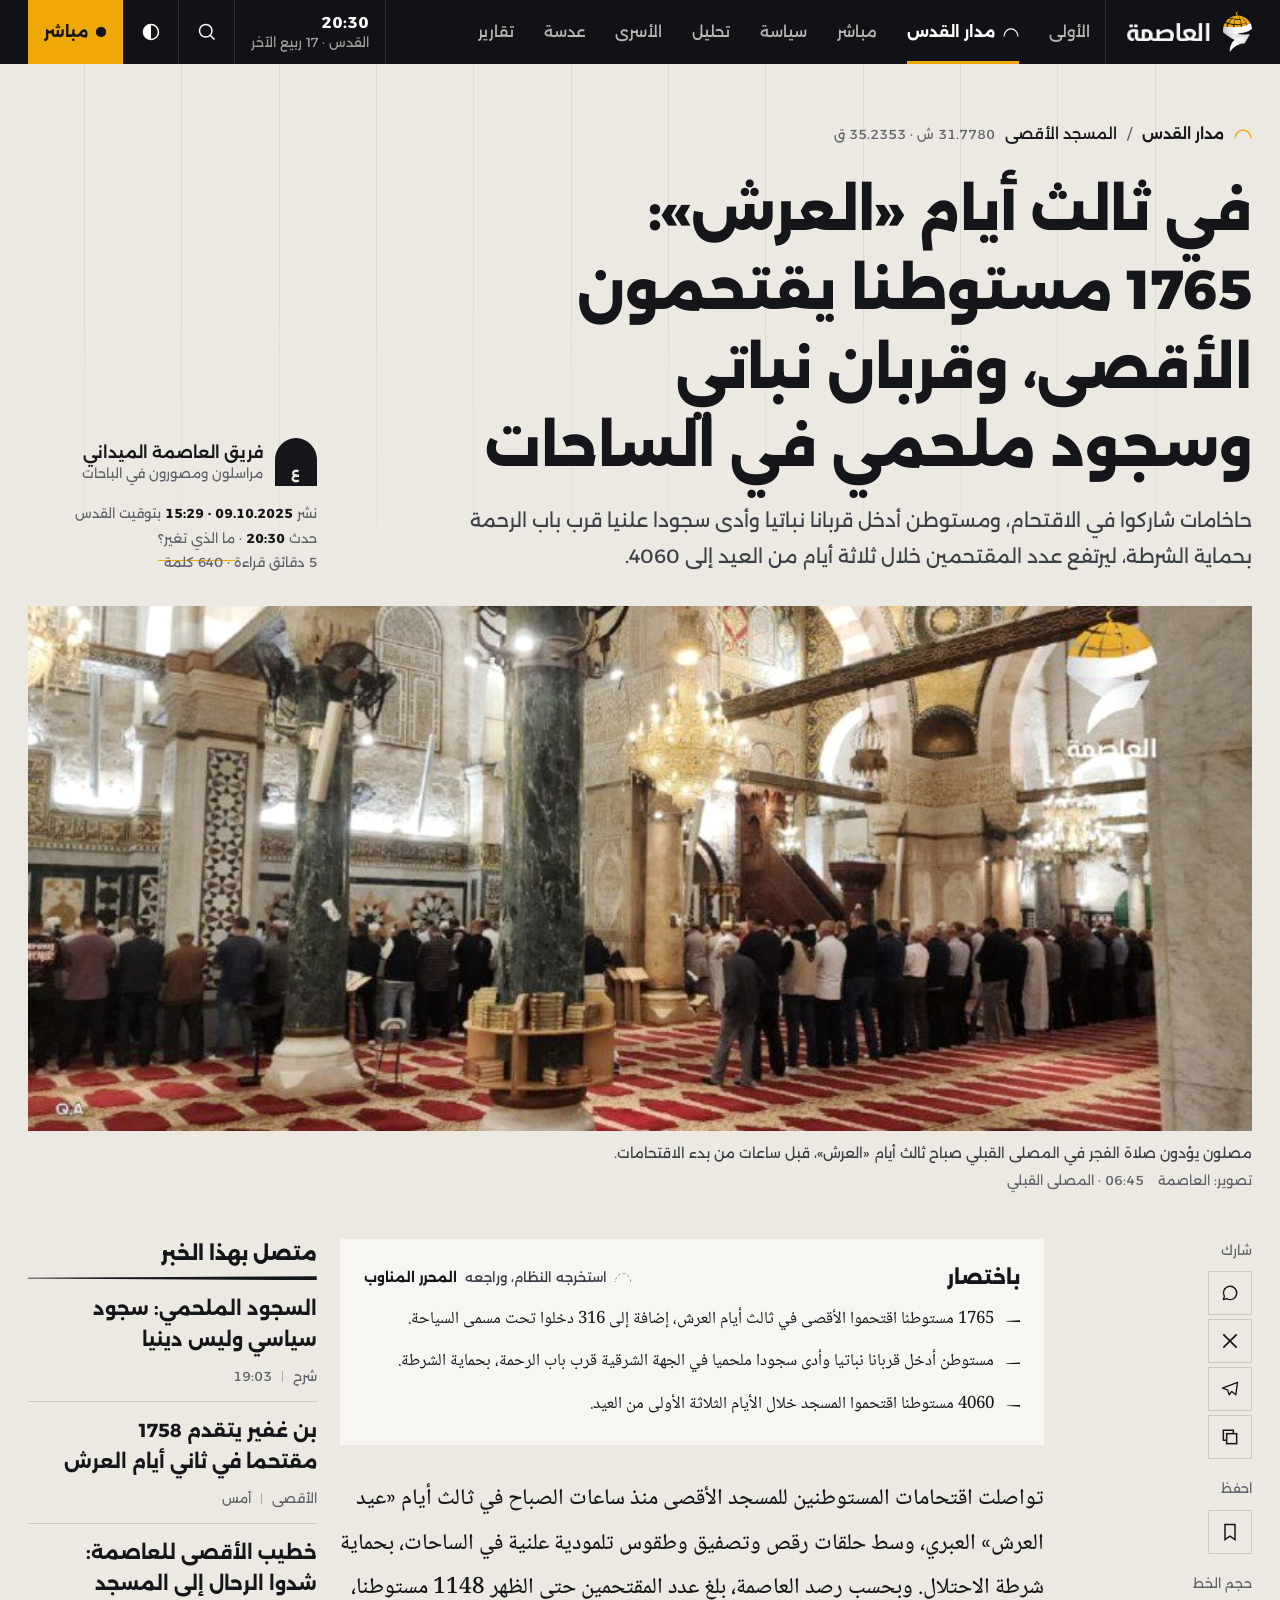
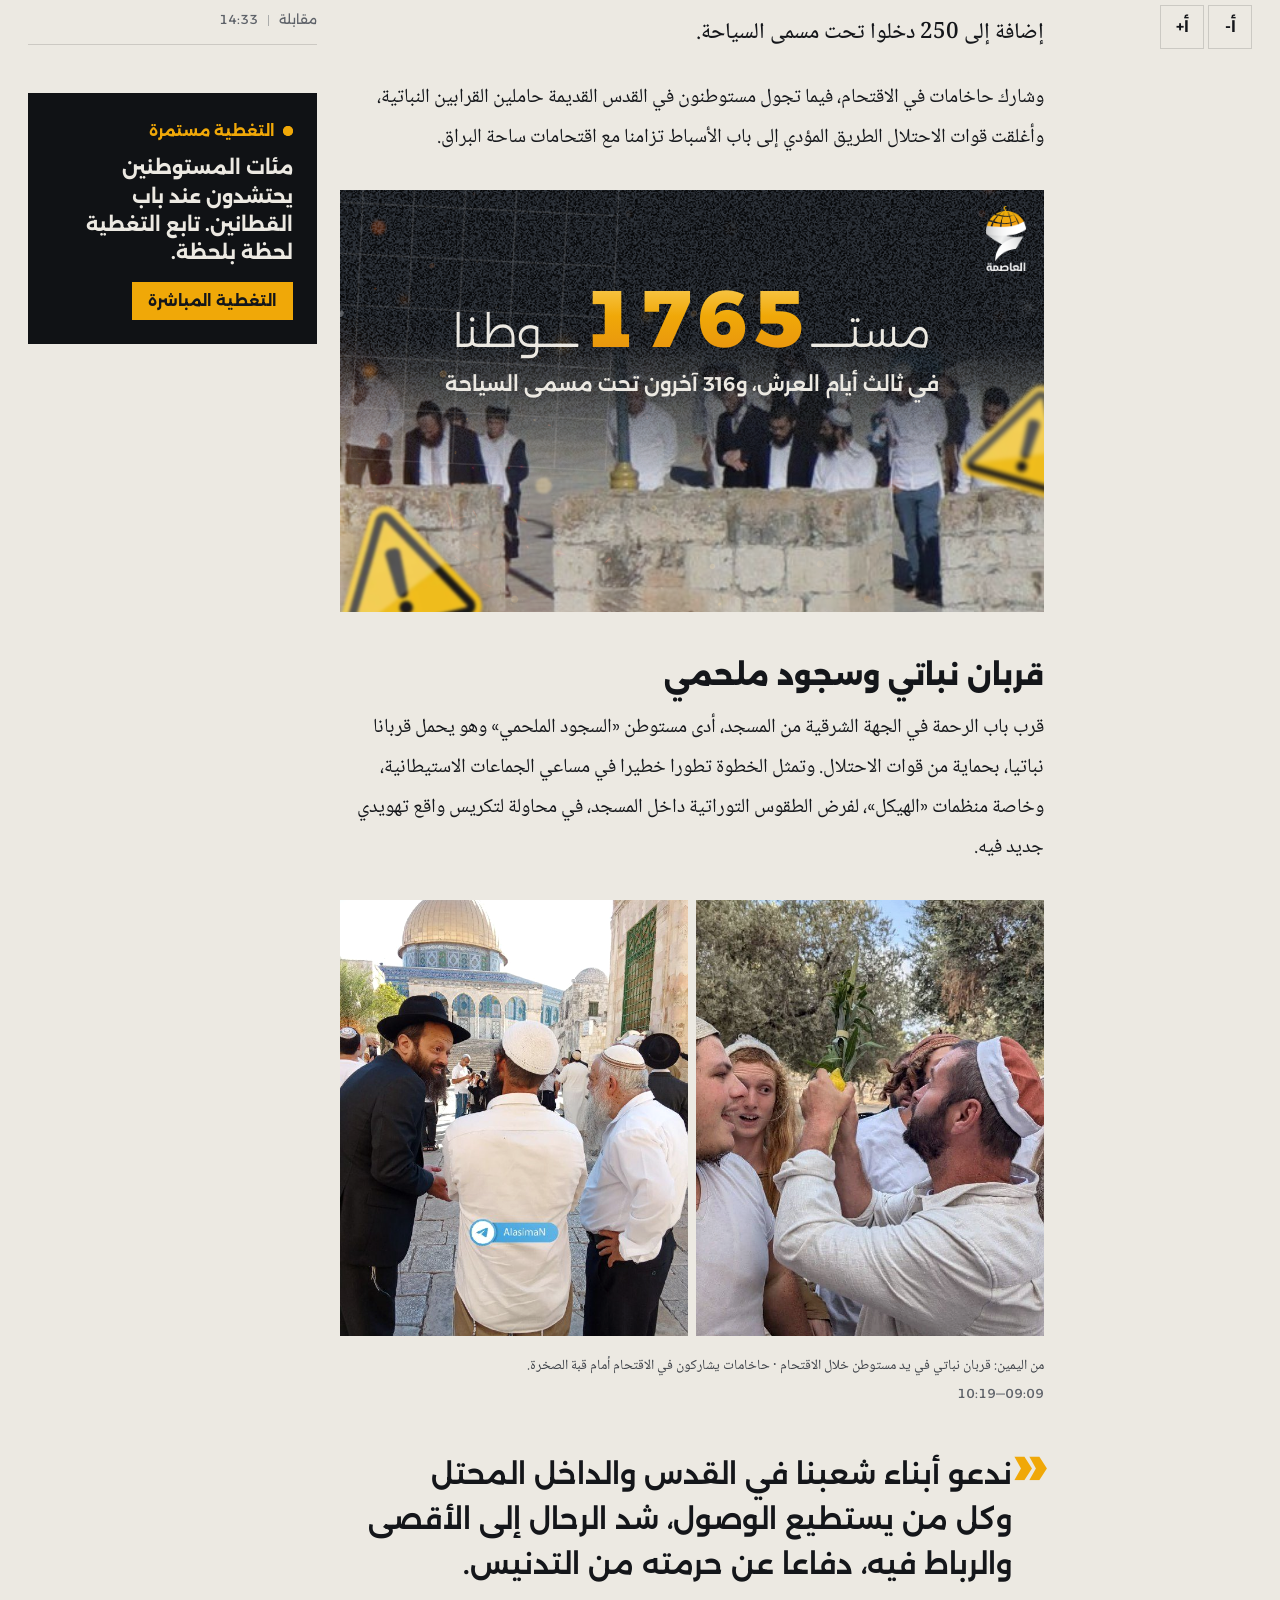
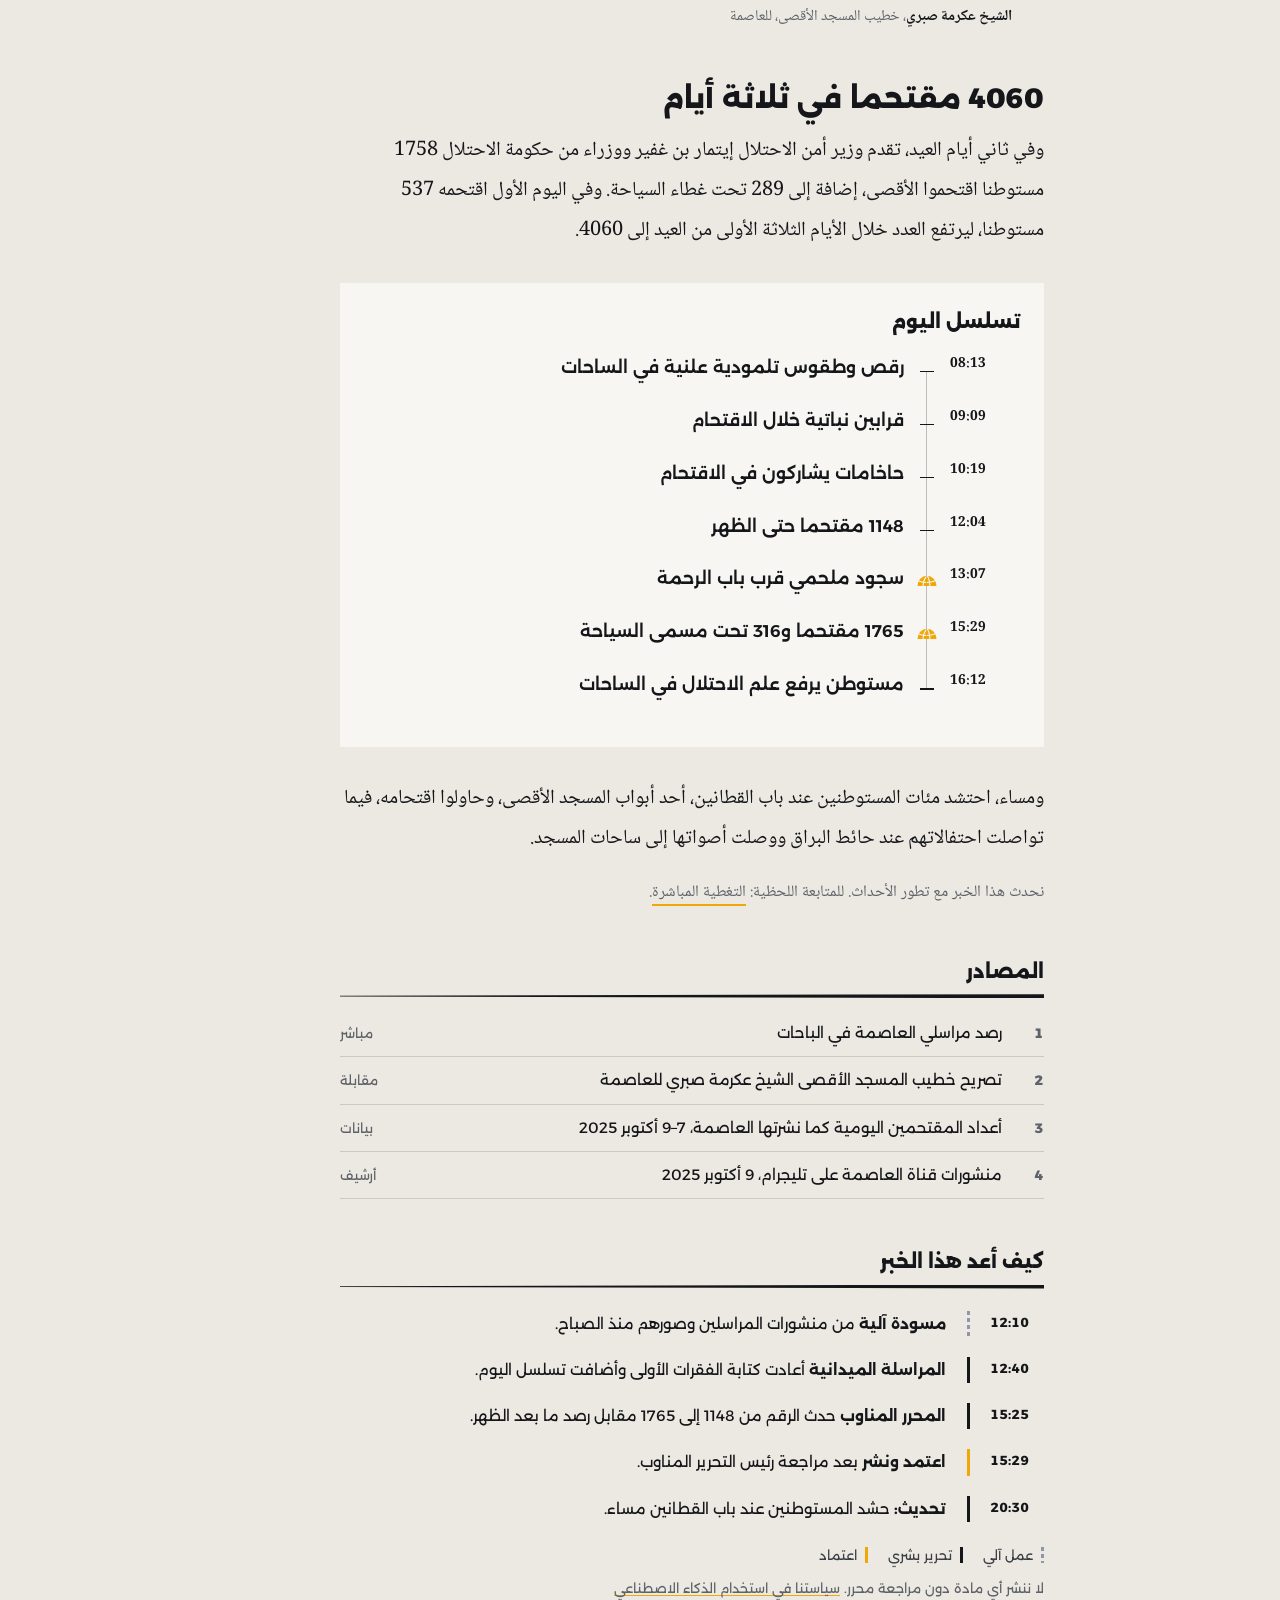
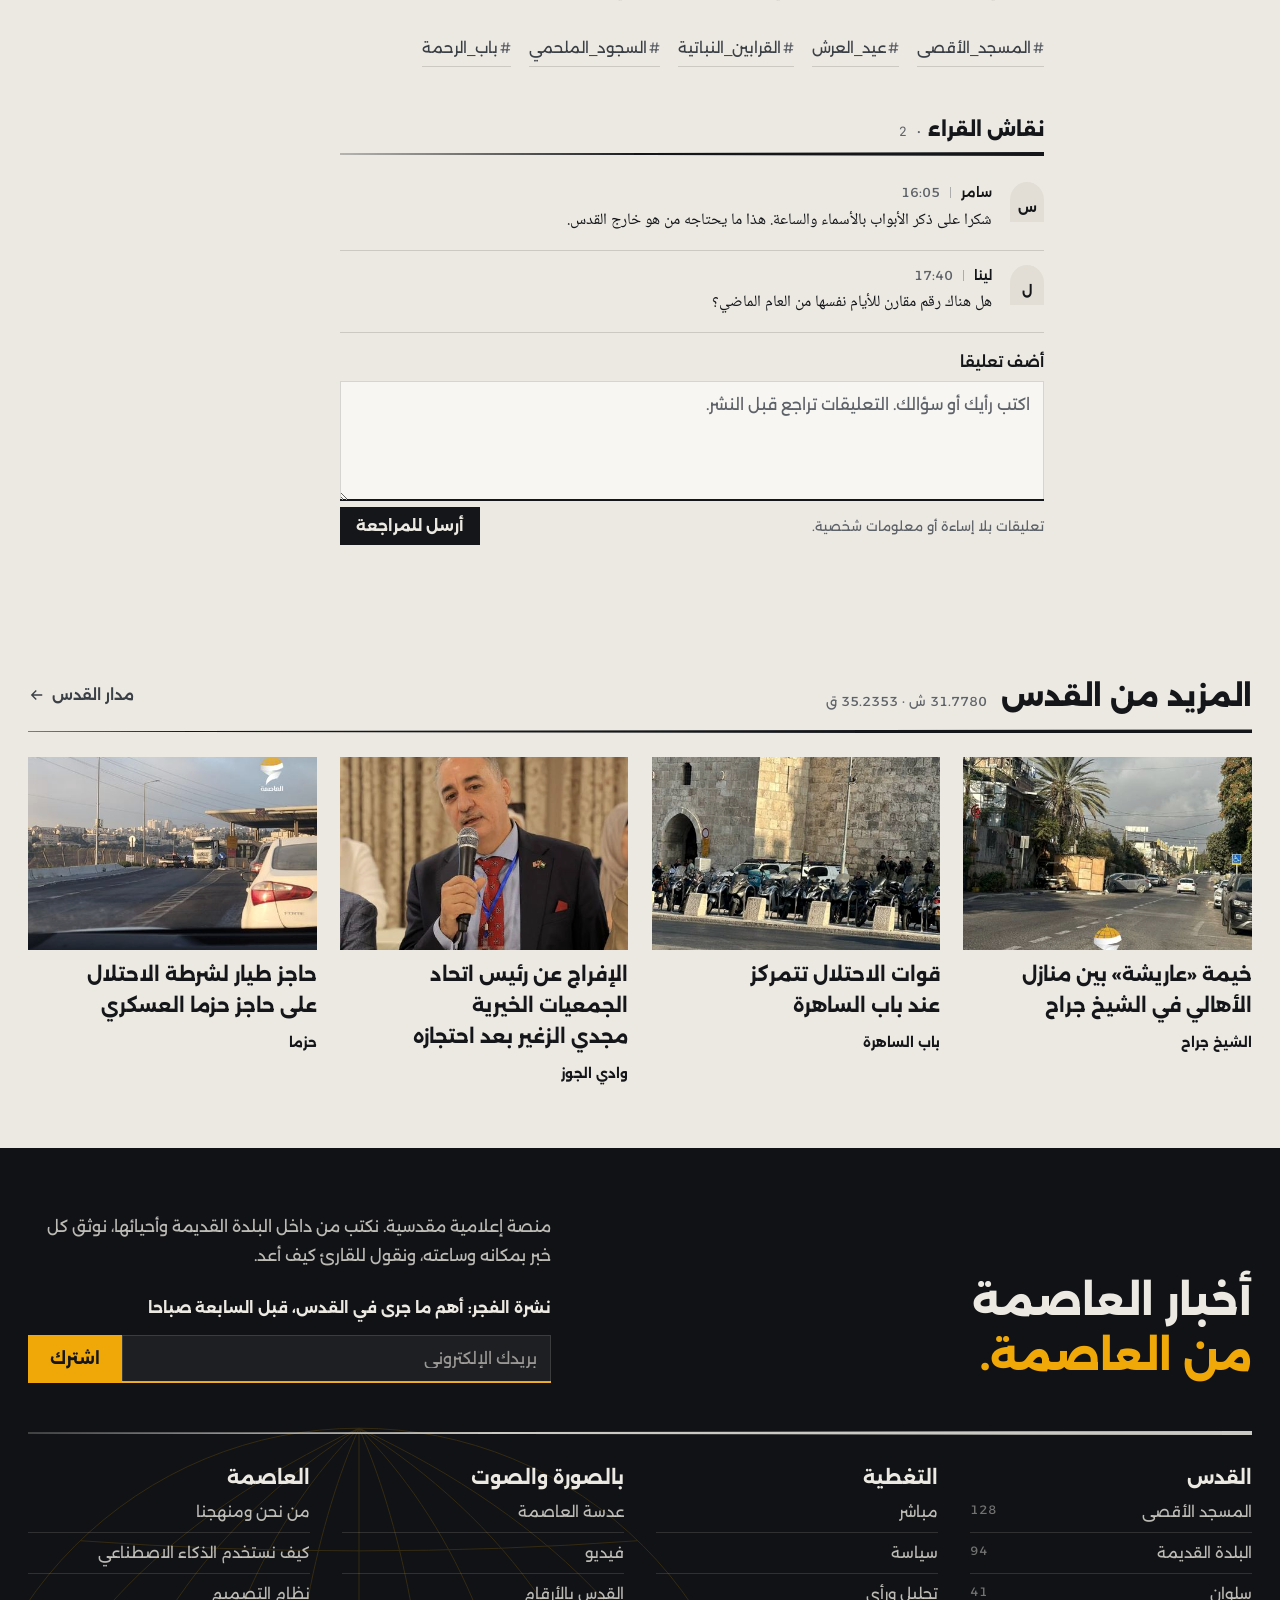
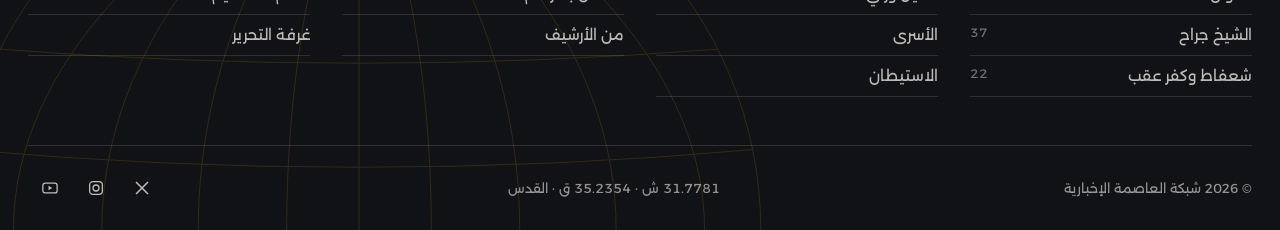
==== commit 05e787ce: "Rebuild the edition on a real news day: Thursday 9 October 2025 The prototype now shows Al-Asima's o" ====
--- a/article.html
+++ b/article.html
@@ -4,13 +4,13 @@
 <meta charset="utf-8">
 <meta name="viewport" content="width=device-width, initial-scale=1, viewport-fit=cover">
 <meta name="robots" content="noindex, nofollow">
-<title>180 مستوطنا يقتحمون الأقصى — العاصمة</title>
-<meta name="description" content="اقتحامات على فترتين من باب المغاربة بحماية مشددة، وطقوس علنية في الساحة الشرقية.">
+<title>1765 مستوطنا يقتحمون الأقصى في ثالث أيام العرش — العاصمة</title>
+<meta name="description" content="حاخامات في الاقتحام، وقربان نباتي وسجود ملحمي قرب باب الرحمة، و4060 مقتحما في ثلاثة أيام.">
 <link rel="preconnect" href="https://fonts.googleapis.com">
 <link rel="preconnect" href="https://fonts.gstatic.com" crossorigin>
 <link rel="stylesheet" href="https://fonts.googleapis.com/css2?family=Alexandria:wght@300;400;500;600;700;800&family=Noto+Naskh+Arabic:wght@400;500;600;700&family=JetBrains+Mono:wght@400;600&display=swap">
-<link rel="preload" as="image" href="assets/img/aqsa-courtyard.jpg" fetchpriority="high">
-<link rel="stylesheet" href="assets/css/asima.css?v=19">
+<link rel="preload" as="image" href="assets/img/d9-fajr.jpg" fetchpriority="high">
+<link rel="stylesheet" href="assets/css/asima.css?v=21">
 <style>
   .progress { position: fixed; top: calc(env(safe-area-inset-top, 0px) + var(--ribbon-h)); inset-inline: 0; height: 3px; z-index: 49; background: transparent; }
   .progress i { display: block; height: 100%; width: 100%; background: var(--gold); transform-origin: right; transform: scaleX(0); }
@@ -119,10 +119,10 @@
             <a href="jerusalem.html" class="kicker kicker--place"><span class="kicker__sq"></span>مدار القدس</a>
             <span class="muted">/</span>
             <a href="jerusalem.html" class="kicker" style="font-weight:500">المسجد الأقصى</a>
-            <span class="coord">31.7761 ش · 35.2358 ق</span>
+            <span class="coord">31.7780 ش · 35.2353 ق</span>
           </nav>
-          <h1 class="hl-1">في ثالث أيام «العرش»: 180 مستوطنا يقتحمون الأقصى وإبعاد المصلين عن المصلى القبلي</h1>
-          <p class="dek">اقتحامات على فترتين من باب المغاربة بحماية مشددة، وطقوس علنية في الساحة الشرقية، بينما فرضت الشرطة قيودا على أعمار المصلين عند أبواب البلدة القديمة.</p>
+          <h1 class="hl-1">في ثالث أيام «العرش»: 1765 مستوطنا يقتحمون الأقصى، وقربان نباتي وسجود ملحمي في الساحات</h1>
+          <p class="dek">حاخامات شاركوا في الاقتحام، ومستوطن أدخل قربانا نباتيا وأدى سجودا علنيا قرب باب الرحمة بحماية الشرطة، ليرتفع عدد المقتحمين خلال ثلاثة أيام من العيد إلى 4060.</p>
           <div class="share-row" aria-label="مشاركة">
             <a class="icon-btn" href="#" aria-label="مشاركة على واتساب" data-icon="wa"></a>
             <a class="icon-btn" href="#" aria-label="مشاركة على إكس" data-icon="x"></a>
@@ -133,13 +133,12 @@
         </div>
         <div class="a-head__side">
           <div class="people">
-            <div class="byline"><span class="mono-gram">د.ك</span><div><div class="byline__name">دعاء ك.</div><div class="byline__role">مراسلة · البلدة القديمة</div></div></div>
-            <div class="byline"><span class="mono-gram">م.ع</span><div><div class="byline__name">محمد ع.</div><div class="byline__role">تصوير ميداني</div></div></div>
+            <div class="byline"><span class="mono-gram">ع</span><div><div class="byline__name">فريق العاصمة الميداني</div><div class="byline__role">مراسلون ومصورون في الباحات</div></div></div>
           </div>
           <div class="times">
-            <span>نشر <b>28.09.2026 · 10:05</b> بتوقيت القدس</span>
-            <span>حدث <b>10:12</b> · <a href="#how" style="box-shadow:inset 0 -1px 0 var(--gold)">ما الذي تغير؟</a></span>
-            <span>6 دقائق قراءة · 1,140 كلمة</span>
+            <span>نشر <b>09.10.2025 · 15:29</b> بتوقيت القدس</span>
+            <span>حدث <b>20:30</b> · <a href="#how" style="box-shadow:inset 0 -1px 0 var(--gold)">ما الذي تغير؟</a></span>
+            <span>5 دقائق قراءة · 640 كلمة</span>
           </div>
         </div>
       </div>
@@ -147,9 +146,9 @@
 
     <figure class="wrap hero">
       <div class="frame r-21x9 grain">
-        <img src="assets/img/aqsa-courtyard.jpg" srcset="assets/img/aqsa-courtyard-800.jpg 800w, assets/img/aqsa-courtyard.jpg 1200w" sizes="100vw" width="1200" height="1600" alt="مجموعة من المستوطنين يسيرون في الساحة الشرقية للمسجد الأقصى بين أشجار الزيتون، تحرسهم عناصر من الشرطة" style="object-position:50% 62%" fetchpriority="high">
+        <img src="assets/img/d9-fajr.jpg" srcset="assets/img/d9-fajr-480.jpg 480w, assets/img/d9-fajr.jpg 800w" sizes="100vw" width="800" height="373" alt="مصلون يؤدون صلاة الفجر داخل المصلى القبلي في المسجد الأقصى" style="object-position:50% 55%" fetchpriority="high">
       </div>
-      <figcaption class="cap"><span class="cap__text">مستوطنون في الساحة الشرقية للمسجد الأقصى خلال الفترة الصباحية، بحراسة عناصر من شرطة الاحتلال.</span><span class="cap__credit">محمد ع. / العاصمة</span><span class="coord">09:06 · 31.7769 ش · 35.2367 ق</span></figcaption>
+      <figcaption class="cap"><span class="cap__text">مصلون يؤدون صلاة الفجر في المصلى القبلي صباح ثالث أيام «العرش»، قبل ساعات من بدء الاقتحامات.</span><span class="cap__credit">العاصمة</span><span class="coord">06:45 · المصلى القبلي</span></figcaption>
     </figure>
 
     <div class="wrap a-body">
@@ -171,91 +170,93 @@
         <section class="gist" aria-labelledby="gist-h">
           <div class="gist__head">
             <h2 id="gist-h">باختصار</h2>
-            <span class="ai-mark"><span class="ai-glyph" aria-hidden="true"></span>استخرجه النظام، وراجعه <strong style="color:var(--ink)">عمر ح.</strong></span>
+            <span class="ai-mark"><span class="ai-glyph" aria-hidden="true"></span>استخرجه النظام، وراجعه <strong style="color:var(--ink)">المحرر المناوب</strong></span>
           </div>
           <ul>
-            <li>180 مستوطنا اقتحموا الأقصى على فترتين حتى العاشرة صباحا، بحسب رصد العاصمة الميداني.</li>
-            <li>الشرطة أبعدت المصلين عن محيط المصلى القبلي، وحددت أعمار الداخلين عند ثلاثة أبواب.</li>
-            <li>إبعاد 4 حراس من الأوقاف لمدة أسبوع بعد اعتقالهم من الباحات.</li>
+            <li>1765 مستوطنا اقتحموا الأقصى في ثالث أيام العرش، إضافة إلى 316 دخلوا تحت مسمى السياحة.</li>
+            <li>مستوطن أدخل قربانا نباتيا وأدى سجودا ملحميا في الجهة الشرقية قرب باب الرحمة، بحماية الشرطة.</li>
+            <li>4060 مستوطنا اقتحموا المسجد خلال الأيام الثلاثة الأولى من العيد.</li>
           </ul>
         </section>
 
         <div class="read" id="body">
-          <p class="drop">بدأت الاقتحامات عند السابعة والنصف صباحا من باب المغاربة، وهو الباب الوحيد الذي تسيطر عليه شرطة الاحتلال بالكامل منذ عام 1967. سارت المجموعة الأولى، ونحو 40 شخصا، في المسار المعتاد نحو الساحة الشرقية، ثم توقفت قرب باب الرحمة لنحو عشرين دقيقة.</p>
-          <p>قال أحد حراس المسجد للعاصمة إن «الوقوف الطويل في الساحة الشرقية صار هو القاعدة، وليس الاستثناء»، مضيفا أن الشرطة منعت الحراس من الاقتراب لمسافة تقل عن ثلاثين مترا من المجموعات.</p>
-
-          <figure class="count-card" aria-label="رقم: 180 مستوطنا حتى العاشرة صباحا، مقابل 132 في اليوم نفسه من العام الماضي">
-            <img class="count-card__photo" src="assets/img/aqsa-trees-800.jpg" width="800" height="1067" alt="" loading="lazy">
+          <p class="drop">تواصلت اقتحامات المستوطنين للمسجد الأقصى منذ ساعات الصباح في ثالث أيام «عيد العرش» العبري، وسط حلقات رقص وتصفيق وطقوس تلمودية علنية في الساحات، بحماية شرطة الاحتلال. وبحسب رصد العاصمة، بلغ عدد المقتحمين حتى الظهر 1148 مستوطنا، إضافة إلى 250 دخلوا تحت مسمى السياحة.</p>
+          <p>وشارك حاخامات في الاقتحام، فيما تجول مستوطنون في القدس القديمة حاملين القرابين النباتية، وأغلقت قوات الاحتلال الطريق المؤدي إلى باب الأسباط تزامنا مع اقتحامات ساحة البراق.</p>
+
+          <figure class="count-card" aria-label="رقم: 1765 مستوطنا اقتحموا الأقصى في ثالث أيام العرش، و316 آخرون تحت مسمى السياحة">
+            <img class="count-card__photo" src="assets/img/d9-incursion-3.jpg" width="533" height="800" alt="" loading="lazy">
             <span class="count-card__embers" aria-hidden="true"></span>
             <img class="count-card__alert" src="assets/img/alert.webp" width="186" height="166" alt="" loading="lazy">
             <img class="count-card__alert is-edge" src="assets/img/alert.webp" width="186" height="166" alt="" loading="lazy">
             <img class="count-card__logo" src="assets/img/logo-full.png" width="382" height="616" alt="">
-            <p class="madd" aria-hidden="true">مستـــــ<span class="madd__fig">180</span>ـــــوطنا<span class="madd__tail">حتى العاشرة صباحا، مقابل 132 في اليوم نفسه من العام الماضي</span></p>
+            <p class="madd" aria-hidden="true">مستـــــ<span class="madd__fig">1765</span>ـــــوطنا<span class="madd__tail">في ثالث أيام العرش، و316 آخرون تحت مسمى السياحة</span></p>
           </figure>
 
-          <h2>المصلون عند الأبواب</h2>
-          <p>عند باب الأسباط وباب حطة وباب المجلس، احتجزت الشرطة هويات شبان تقل أعمارهم عن الأربعين، وطلبت منهم الانتظار خارج الباحات. جلس عشرات منهم على الأرض وأدوا صلاة الضحى في الطريق، في مشهد صار يتكرر في المواسم اليهودية منذ ثلاث سنوات على الأقل.</p>
-
-          <figure class="duo" aria-label="صورتان من الأبواب">
-            <div><div class="frame r-4x5"><img src="assets/img/oldcity-2-800.jpg" loading="lazy" width="800" height="600" alt="مستوطنون يجلسون في الساحة الشرقية للمسجد الأقصى" style="object-position:40% 40%"></div></div>
-            <div><div class="frame r-4x5"><img src="assets/img/oldcity-3-800.jpg" loading="lazy" width="800" height="600" alt="مجموعة مستوطنين تعبر باحات المسجد الأقصى خلف عناصر من الشرطة" style="object-position:62% 55%"></div></div>
-            <figcaption class="cap" style="grid-column:1/-1"><span class="cap__text">في الوقت نفسه داخل الباحات. من اليمين: جلوس جماعي في الساحة الشرقية · مجموعة تعبر الباحات خلف الشرطة.</span><span class="coord">08:30—09:15</span></figcaption>
+          <h2>قربان نباتي وسجود ملحمي</h2>
+          <p>قرب باب الرحمة في الجهة الشرقية من المسجد، أدى مستوطن «السجود الملحمي» وهو يحمل قربانا نباتيا، بحماية من قوات الاحتلال. وتمثل الخطوة تطورا خطيرا في مساعي الجماعات الاستيطانية، وخاصة منظمات «الهيكل»، لفرض الطقوس التوراتية داخل المسجد، في محاولة لتكريس واقع تهويدي جديد فيه.</p>
+
+          <figure class="duo" aria-label="صورتان من الاقتحام">
+            <div><div class="frame r-4x5"><img src="assets/img/d9-offering.jpg" loading="lazy" width="600" height="800" alt="مستوطن يحمل قربانا نباتيا بين أشجار الزيتون خلال اقتحام المسجد الأقصى" style="object-position:40% 40%"></div></div>
+            <div><div class="frame r-4x5"><img src="assets/img/d9-rabbis.jpg" loading="lazy" width="600" height="800" alt="حاخامات يشاركون في اقتحام المسجد الأقصى أمام قبة الصخرة" style="object-position:40% 40%"></div></div>
+            <figcaption class="cap" style="grid-column:1/-1"><span class="cap__text">من اليمين: قربان نباتي في يد مستوطن خلال الاقتحام · حاخامات يشاركون في الاقتحام أمام قبة الصخرة.</span><span class="coord">09:09—10:19</span></figcaption>
           </figure>
 
           <blockquote class="pull" data-reveal>
-            <p>نحن لا نطلب أكثر من الدخول إلى مسجدنا. كل يوم عيد عندهم يصير يوما نمنع فيه.</p>
-            <footer><strong>أبو أحمد</strong>، من سكان حي باب حطة، 61 عاما</footer>
+            <p>ندعو أبناء شعبنا في القدس والداخل المحتل وكل من يستطيع الوصول، شد الرحال إلى الأقصى والرباط فيه، دفاعا عن حرمته من التدنيس.</p>
+            <footer><strong>الشيخ عكرمة صبري</strong>، خطيب المسجد الأقصى، للعاصمة</footer>
           </blockquote>
 
-          <h2>الحراس في مركز «القشلة»</h2>
-          <p>اعتقلت الشرطة أربعة من حراس الأوقاف من محيط قبة الصخرة نحو التاسعة، واقتادتهم إلى مركز التحقيق في <a href="jerusalem.html">القشلة</a> قرب باب الخليل. بعد أقل من ساعة، أفرج عنهم بشرط الإبعاد عن المسجد لمدة أسبوع، قابلة للتمديد.</p>
+          <h2>4060 مقتحما في ثلاثة أيام</h2>
+          <p>وفي ثاني أيام العيد، تقدم وزير أمن الاحتلال إيتمار بن غفير ووزراء من حكومة الاحتلال 1758 مستوطنا اقتحموا الأقصى، إضافة إلى 289 تحت غطاء السياحة. وفي اليوم الأول اقتحمه 537 مستوطنا، ليرتفع العدد خلال الأيام الثلاثة الأولى من العيد إلى 4060.</p>
 
           <aside class="inline-ledger" data-reveal aria-labelledby="day-h">
-            <h3 id="day-h">تسلسل الصباح</h3>
+            <h3 id="day-h">تسلسل اليوم</h3>
             <ol class="ledger">
-              <li class="ledger__item"><span class="ledger__time">07:30</span><span class="ledger__node"></span><div class="ledger__body"><h4>فتح باب المغاربة للمقتحمين</h4></div></li>
-              <li class="ledger__item"><span class="ledger__time">08:15</span><span class="ledger__node"></span><div class="ledger__body"><h4>تحديد أعمار المصلين عند ثلاثة أبواب</h4></div></li>
-              <li class="ledger__item is-key"><span class="ledger__time">09:02</span><span class="ledger__node"></span><div class="ledger__body"><h4>اعتقال 4 حراس قرب قبة الصخرة</h4></div></li>
-              <li class="ledger__item"><span class="ledger__time">09:31</span><span class="ledger__node"></span><div class="ledger__body"><h4>الحصيلة حتى 09:30 · 112 مقتحما</h4></div></li>
-              <li class="ledger__item is-key"><span class="ledger__time">09:58</span><span class="ledger__node"></span><div class="ledger__body"><h4>قرار إبعاد الحراس لأسبوع</h4></div></li>
+              <li class="ledger__item"><span class="ledger__time">08:13</span><span class="ledger__node"></span><div class="ledger__body"><h4>رقص وطقوس تلمودية علنية في الساحات</h4></div></li>
+              <li class="ledger__item"><span class="ledger__time">09:09</span><span class="ledger__node"></span><div class="ledger__body"><h4>قرابين نباتية خلال الاقتحام</h4></div></li>
+              <li class="ledger__item"><span class="ledger__time">10:19</span><span class="ledger__node"></span><div class="ledger__body"><h4>حاخامات يشاركون في الاقتحام</h4></div></li>
+              <li class="ledger__item"><span class="ledger__time">12:04</span><span class="ledger__node"></span><div class="ledger__body"><h4>1148 مقتحما حتى الظهر</h4></div></li>
+              <li class="ledger__item is-key"><span class="ledger__time">13:07</span><span class="ledger__node"></span><div class="ledger__body"><h4>سجود ملحمي قرب باب الرحمة</h4></div></li>
+              <li class="ledger__item is-key"><span class="ledger__time">15:29</span><span class="ledger__node"></span><div class="ledger__body"><h4>1765 مقتحما و316 تحت مسمى السياحة</h4></div></li>
+              <li class="ledger__item"><span class="ledger__time">16:12</span><span class="ledger__node"></span><div class="ledger__body"><h4>مستوطن يرفع علم الاحتلال في الساحات</h4></div></li>
             </ol>
           </aside>
 
-          <p>وقالت دائرة الأوقاف الإسلامية في بيان إن ما جرى «اعتداء على صلاحياتها الحصرية»، فيما لم تعلق شرطة الاحتلال على قرارات الإبعاد حتى لحظة نشر هذا الخبر. ومن المتوقع أن تبدأ الفترة الثانية من الاقتحامات بعد صلاة الظهر.</p>
+          <p>ومساء، احتشد مئات المستوطنين عند باب القطانين، أحد أبواب المسجد الأقصى، وحاولوا اقتحامه، فيما تواصلت احتفالاتهم عند حائط البراق ووصلت أصواتها إلى ساحات المسجد.</p>
           <p class="muted" style="font-size:1rem">نحدث هذا الخبر مع تطور الأحداث. للمتابعة اللحظية: <a href="live.html">التغطية المباشرة</a>.</p>
         </div>
 
         <section class="sources" data-reveal aria-labelledby="src-h">
           <h3 id="src-h">المصادر</h3>
           <ol>
-            <li><span>رصد ميداني لمراسلة العاصمة داخل الباحات</span><span class="kind">مباشر</span></li>
-            <li><span>حارس في المسجد الأقصى (طلب عدم ذكر اسمه)</span><span class="kind">مقابلة</span></li>
-            <li><span>بيان دائرة الأوقاف الإسلامية، 28.09.2026</span><span class="kind">وثيقة</span></li>
-            <li><span>أرشيف العاصمة لأعداد المقتحمين 2025</span><span class="kind">بيانات</span></li>
+            <li><span>رصد مراسلي العاصمة في الباحات</span><span class="kind">مباشر</span></li>
+            <li><span>تصريح خطيب المسجد الأقصى الشيخ عكرمة صبري للعاصمة</span><span class="kind">مقابلة</span></li>
+            <li><span>أعداد المقتحمين اليومية كما نشرتها العاصمة، 7–9 أكتوبر 2025</span><span class="kind">بيانات</span></li>
+            <li><span>منشورات قناة العاصمة على تليجرام، 9 أكتوبر 2025</span><span class="kind">أرشيف</span></li>
           </ol>
         </section>
 
         <section class="how" id="how" data-reveal aria-labelledby="how-h">
           <h3 id="how-h">كيف أعد هذا الخبر</h3>
           <ol class="how__steps">
-            <li class="s-ai"><time>09:12</time><i></i><span><b>مسودة آلية</b> من برقيات المراسلة الميدانية وصور الهاتف.</span></li>
-            <li class="s-human"><time>09:24</time><i></i><span><b>دعاء ك.</b> أعادت كتابة الفقرات 1–3 وأضافت الاقتباسات.</span></li>
-            <li class="s-human"><time>09:33</time><i></i><span><b>عمر ح.</b> تحقق من الأرقام مقابل الرصد الميداني وعدل العنوان.</span></li>
-            <li class="s-ok"><time>09:40</time><i></i><span><b>اعتمد ونشر</b> بعد مراجعة رئيس التحرير المناوب.</span></li>
-            <li class="s-human"><time>10:12</time><i></i><span><b>تحديث:</b> إضافة قرار إبعاد الحراس وتسلسل الصباح.</span></li>
+            <li class="s-ai"><time>12:10</time><i></i><span><b>مسودة آلية</b> من منشورات المراسلين وصورهم منذ الصباح.</span></li>
+            <li class="s-human"><time>12:40</time><i></i><span><b>المراسلة الميدانية</b> أعادت كتابة الفقرات الأولى وأضافت تسلسل اليوم.</span></li>
+            <li class="s-human"><time>15:25</time><i></i><span><b>المحرر المناوب</b> حدث الرقم من 1148 إلى 1765 مقابل رصد ما بعد الظهر.</span></li>
+            <li class="s-ok"><time>15:29</time><i></i><span><b>اعتمد ونشر</b> بعد مراجعة رئيس التحرير المناوب.</span></li>
+            <li class="s-human"><time>20:30</time><i></i><span><b>تحديث:</b> حشد المستوطنين عند باب القطانين مساء.</span></li>
           </ol>
           <div class="prov-key" style="margin-top:12px"><span><i class="k-ai"></i>عمل آلي</span><span><i class="k-human"></i>تحرير بشري</span><span><i class="k-verified"></i>اعتماد</span></div>
           <p class="note">لا ننشر أي مادة دون مراجعة محرر. <a href="index.html#ai" style="box-shadow:inset 0 -1px 0 var(--gold)">سياستنا في استخدام الذكاء الاصطناعي</a></p>
         </section>
 
         <div class="tags" style="margin-top:var(--s-6)" aria-label="الوسوم">
-          <a class="tag" href="jerusalem.html">المسجد_الأقصى</a><a class="tag" href="jerusalem.html">باب_المغاربة</a><a class="tag" href="jerusalem.html">حراس_الأقصى</a><a class="tag" href="jerusalem.html">الإبعاد</a><a class="tag" href="jerusalem.html">الأعياد_اليهودية</a>
+          <a class="tag" href="jerusalem.html">المسجد_الأقصى</a><a class="tag" href="jerusalem.html">عيد_العرش</a><a class="tag" href="jerusalem.html">القرابين_النباتية</a><a class="tag" href="jerusalem.html">السجود_الملحمي</a><a class="tag" href="jerusalem.html">باب_الرحمة</a>
         </div>
 
         <section class="comments" aria-labelledby="cm-h">
           <h3 id="cm-h">نقاش القراء <span class="mono muted" style="font-size: .8rem;font-weight:400">· 2</span></h3>
-          <div class="comment"><span class="mono-gram">س</span><span class="meta"><strong>سامر</strong><time>10:20</time></span><p>شكرا على ذكر الأبواب بالأسماء والساعة. هذا ما يحتاجه من هو خارج القدس.</p></div>
-          <div class="comment"><span class="mono-gram">ل</span><span class="meta"><strong>لينا</strong><time>10:31</time></span><p>هل هناك رقم مقارن لعدد المصلين الذين منعوا اليوم؟</p></div>
+          <div class="comment"><span class="mono-gram">س</span><span class="meta"><strong>سامر</strong><time>16:05</time></span><p>شكرا على ذكر الأبواب بالأسماء والساعة. هذا ما يحتاجه من هو خارج القدس.</p></div>
+          <div class="comment"><span class="mono-gram">ل</span><span class="meta"><strong>لينا</strong><time>17:40</time></span><p>هل هناك رقم مقارن للأيام نفسها من العام الماضي؟</p></div>
           <form class="field" style="margin-top:var(--s-4)" onsubmit="event.preventDefault();asima.toast('أرسل تعليقك للمراجعة','يظهر بعد موافقة المحرر، عادة خلال ساعة.');this.reset()">
             <label for="cm">أضف تعليقا</label>
             <textarea class="textarea" id="cm" required placeholder="اكتب رأيك أو سؤالك. التعليقات تراجع قبل النشر."></textarea>
@@ -267,13 +268,13 @@
       <aside class="a-aside" aria-label="تغطية متصلة">
         <div class="related">
           <h3>متصل بهذا الخبر</h3>
-          <a class="hl" href="article.html"><h4 class="hl-4"><span class="hl-u">ما الذي تغير في مسار الاقتحامات منذ 2023؟</span></h4></a><div class="meta"><span>الأقصى</span><span>تقرير مرئي</span><time>أمس</time></div></article>
-          <a class="hl" href="article.html"><h4 class="hl-4"><span class="hl-u">لماذا يختار الاحتلال موسم الأعياد لتثبيت وقائع جديدة؟</span></h4></a><div class="meta"><span>تحليل</span><span>نبيل ع.</span></div></article>
-          <a class="hl" href="article.html"><h4 class="hl-4"><span class="hl-u">الأردن يستدعي سفير الاحتلال</span></h4></a><div class="meta"><span>دولي</span><time>10:05</time></div></article>
+          <article class="story"><a class="hl" href="article.html"><h4 class="hl-4"><span class="hl-u">السجود الملحمي: سجود سياسي وليس دينيا</span></h4></a><div class="meta"><span>شرح</span><time>19:03</time></div></article>
+          <article class="story"><a class="hl" href="article.html"><h4 class="hl-4"><span class="hl-u">بن غفير يتقدم 1758 مقتحما في ثاني أيام العرش</span></h4></a><div class="meta"><span>الأقصى</span><time>أمس</time></div></article>
+          <article class="story"><a class="hl" href="article.html"><h4 class="hl-4"><span class="hl-u">خطيب الأقصى للعاصمة: شدوا الرحال إلى المسجد</span></h4></a><div class="meta"><span>مقابلة</span><time>14:33</time></div></article>
         </div>
         <div class="night" style="padding:var(--s-5)">
           <p class="live-tag" style="margin-bottom:10px"><span class="pulse" aria-hidden="true"></span>التغطية مستمرة</p>
-          <p style="font-weight:700;font-size:var(--t-4);line-height:1.5">الفترة الثانية من الاقتحامات تبدأ بعد الظهر. تابعها لحظة بلحظة.</p>
+          <p style="font-weight:700;font-size:var(--t-4);line-height:1.5">مئات المستوطنين يحتشدون عند باب القطانين. تابع التغطية لحظة بلحظة.</p>
           <a class="btn btn--gold btn--sm" href="live.html" style="margin-top:14px">التغطية المباشرة</a>
         </div>
       </aside>
@@ -282,19 +283,19 @@
 
   <section class="more-from" aria-labelledby="mf-h">
     <div class="wrap">
-      <header class="sec-head"><div class="sec-head__t"><h2 id="mf-h">المزيد من القدس</h2><span class="coord">31.7683 ش · 35.2137 ق</span></div><a class="more" href="jerusalem.html">مدار القدس<svg class="i-dir" viewBox="0 0 24 24" aria-hidden="true"><path d="M19 12H5m6-6-6 6 6 6" fill="none" stroke="currentColor" stroke-width="1.8"/></svg></a></header>
+      <header class="sec-head"><div class="sec-head__t"><h2 id="mf-h">المزيد من القدس</h2><span class="coord">31.7780 ش · 35.2353 ق</span></div><a class="more" href="jerusalem.html">مدار القدس<svg class="i-dir" viewBox="0 0 24 24" aria-hidden="true"><path d="M19 12H5m6-6-6 6 6 6" fill="none" stroke="currentColor" stroke-width="1.8"/></svg></a></header>
       <div class="more-from__grid">
-        <article class="story"><a href="article.html" class="frame r-3x2"><img src="assets/img/oldcity-1-800.jpg" loading="lazy" width="800" height="1067" alt="" style="object-position:50% 25%"></a><h3 class="hl-4"><a href="article.html">ترميم الفسيفساء الشمالية يدخل عامه الثاني</a></h3><p class="placeline"><b>قبة الصخرة</b></p></article>
-        <article class="story"><a href="article.html" class="frame r-3x2"><img src="assets/img/oldcity-3-800.jpg" loading="lazy" width="800" height="600" alt=""></a><h3 class="hl-4"><a href="article.html">40 مستوطنا في المجموعة الأولى خلف الشرطة</a></h3><p class="placeline"><b>باحات الأقصى</b></p></article>
-        <article class="story"><a href="article.html" class="frame r-3x2"><img src="assets/img/aqsa-trees-800.jpg" loading="lazy" width="800" height="1067" alt=""></a><h3 class="hl-4"><a href="article.html">طقوس قرب السور الشرقي على بعد أمتار من المصلين</a></h3><p class="placeline"><b>الساحة الشرقية</b></p></article>
-        <article class="story"><a href="article.html" class="frame r-3x2"><img src="assets/img/oldcity-2-800.jpg" loading="lazy" width="800" height="600" alt=""></a><h3 class="hl-4"><a href="article.html">الجلوس الجماعي صار محطة ثابتة في مسار الاقتحام</a></h3><p class="placeline"><b>الساحة الشرقية</b></p></article>
+        <article class="story"><a href="article.html" class="frame r-3x2"><img src="assets/img/d9-jarrah-tent-480.jpg" loading="lazy" width="480" height="640" alt="" style="object-position:50% 60%"></a><h3 class="hl-4"><a href="article.html" class="hl">خيمة «عاريشة» بين منازل الأهالي في الشيخ جراح</a></h3><p class="placeline"><b>الشيخ جراح</b></p></article>
+        <article class="story"><a href="article.html" class="frame r-3x2"><img src="assets/img/d9-sahira-480.jpg" loading="lazy" width="480" height="640" alt="" style="object-position:50% 62%"></a><h3 class="hl-4"><a href="article.html" class="hl">قوات الاحتلال تتمركز عند باب الساهرة</a></h3><p class="placeline"><b>باب الساهرة</b></p></article>
+        <article class="story"><a href="article.html" class="frame r-3x2"><img src="assets/img/d9-zughayer-480.jpg" loading="lazy" width="480" height="720" alt="" style="object-position:50% 25%"></a><h3 class="hl-4"><a href="article.html" class="hl">الإفراج عن رئيس اتحاد الجمعيات الخيرية مجدي الزغير بعد احتجازه</a></h3><p class="placeline"><b>وادي الجوز</b></p></article>
+        <article class="story"><a href="article.html" class="frame r-3x2"><img src="assets/img/d9-hizma-480.jpg" loading="lazy" width="480" height="360" alt=""></a><h3 class="hl-4"><a href="article.html" class="hl">حاجز طيار لشرطة الاحتلال على حاجز حزما العسكري</a></h3><p class="placeline"><b>حزما</b></p></article>
       </div>
     </div>
   </section>
 </main>
 
 <footer data-coda></footer>
-<script src="assets/js/asima.js?v=17" defer></script>
+<script src="assets/js/asima.js?v=20" defer></script>
 <script>
   addEventListener('DOMContentLoaded', () => {
     // reading progress — transform only, rAF-throttled
--- a/assets/css/asima.css
+++ b/assets/css/asima.css
@@ -845,6 +845,8 @@
 .omap__gate.is-incursion { color: var(--gold); }
 .omap__gate.is-incursion i { background: var(--gold); }
 .omap__gate.is-sealed { color: rgba(236,233,226,.45); }
+.omap__gate.is-crowd { color: var(--gold); }
+.omap__gate.is-crowd i { border-style: dashed; background: rgba(240,168,8,.38); }
 .omap__gate.is-sealed i { border-style: dotted; }
 .omap__gate:hover i, .omap__gate:focus-visible i, .omap__gate.is-active i { scale: 1.25; }
 .omap__gate:focus-visible { outline: none; }
@@ -871,6 +873,7 @@
 .omap__card-status.is-closed { color: #B8361E; }
 .omap__card-status.is-open { color: #2D7A57; }
 .omap__card-status.is-sealed { color: #4C5057; }
+.omap__card-status.is-crowd { color: #7E5300; }
 
 /* the panel beside the map: same data, readable as a list */
 .omap__list { display: grid; }
@@ -891,6 +894,8 @@
 .omap__glyph.is-closed { background: #FF8B70; }
 .omap__glyph.is-sealed, .omap__st.is-sealed { color: rgba(236,233,226,.5); }
 .omap__glyph.is-sealed { border-style: dotted; }
+.omap__glyph.is-crowd, .omap__st.is-crowd { color: var(--gold); }
+.omap__glyph.is-crowd { border-style: dashed; background: rgba(240,168,8,.38); }
 .omap__st { font-size: var(--fs-meta); font-weight: 800; white-space: nowrap; }
 .omap__now { display: grid; gap: 2px; padding-bottom: var(--s-4); margin-bottom: var(--s-2); border-bottom: 1px solid var(--rule); }
 .omap__now .madd { font-size: 1.9rem; color: #ECE9E2; }
@@ -922,8 +927,6 @@
 .omap-key i.is-hot { background: var(--gold); box-shadow: none; }
 .omap-key i.is-ring { box-shadow: none; border: 1px dashed rgba(240,168,8,.6); }
 
-/* prototype note — this build is shown on a public link; its news, figures and names are illustrative */
-.proto-note { margin: 0; padding: 5px 16px; background: #ECE9E2; color: #101215; border-bottom: 1px solid rgba(16,18,21,.14); font-family: var(--f-display); font-size: var(--fs-meta); font-weight: 600; line-height: 1.6; text-align: center; }
 
 /* ---------- 21. Templates carried over from the brand's own social posts ----------
    «قالب الأسير» → .captive  ·  «أعداد المقتحمين» → .count-card
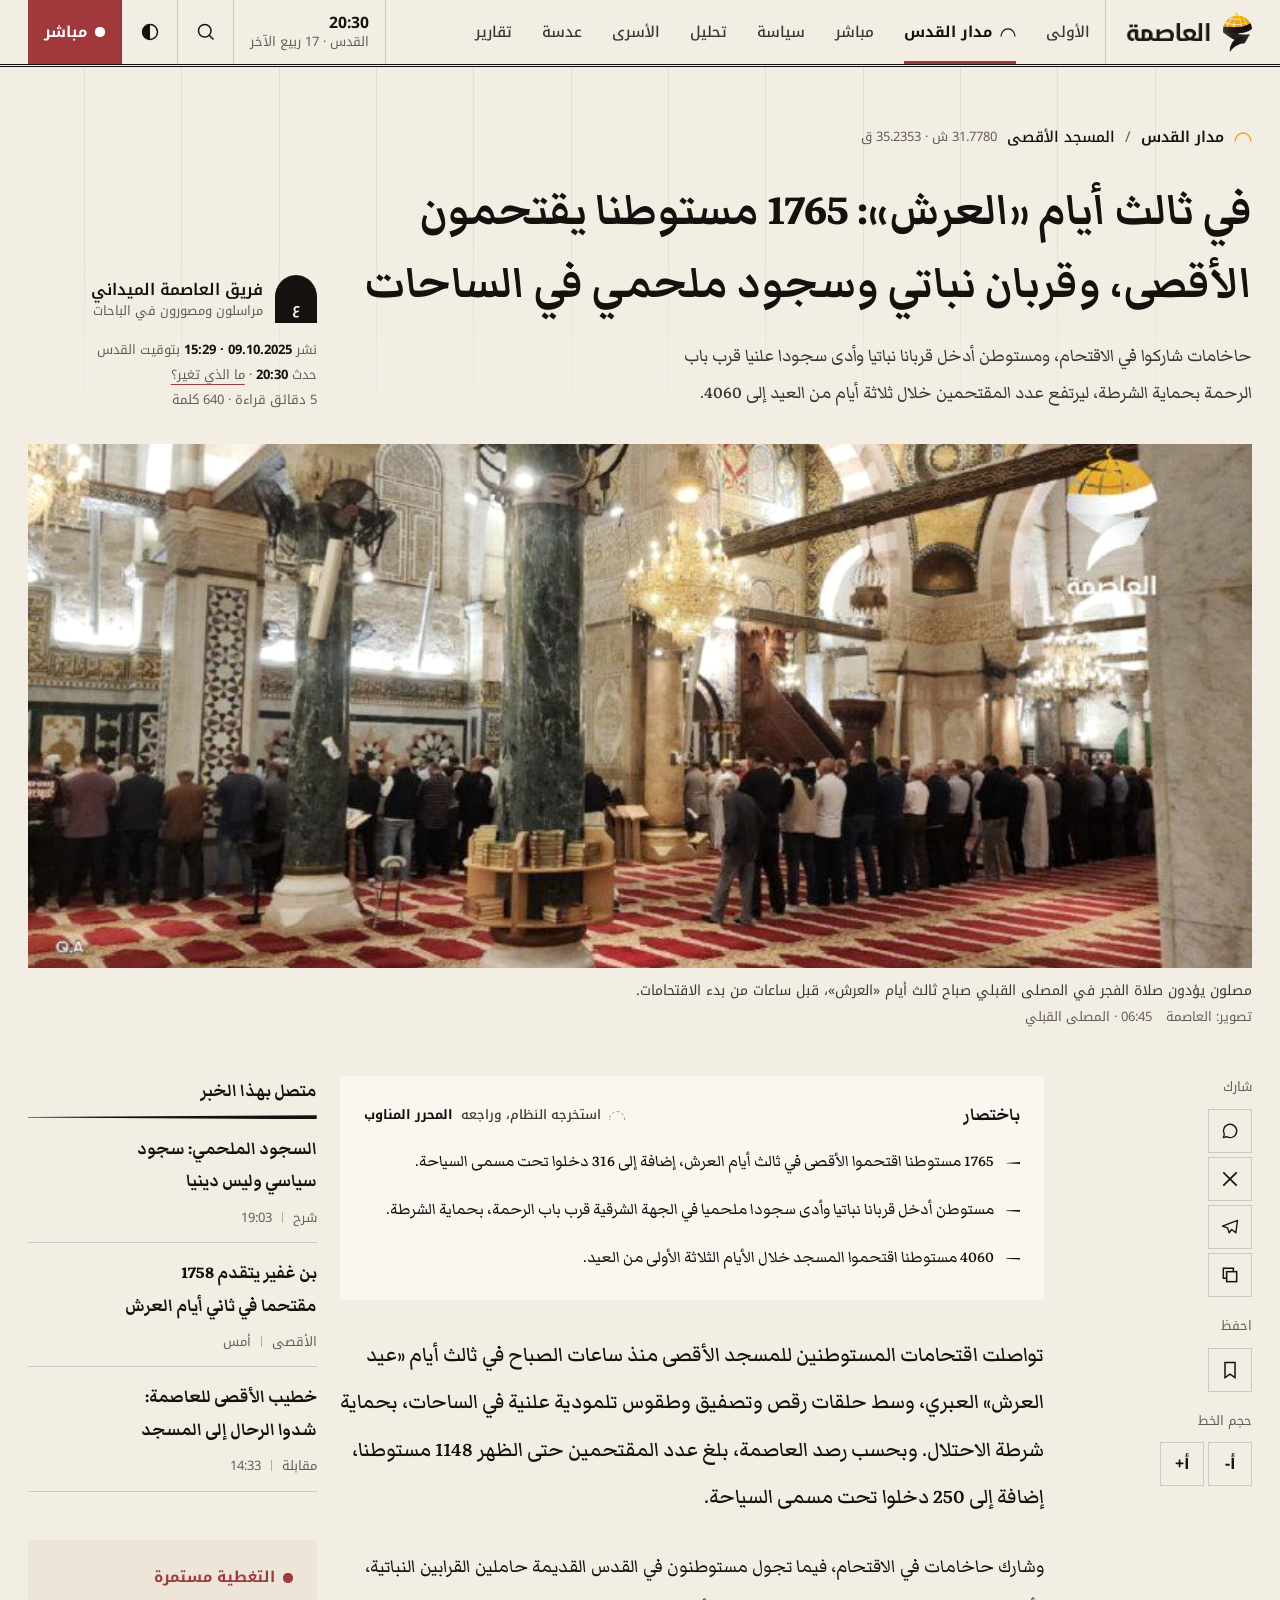
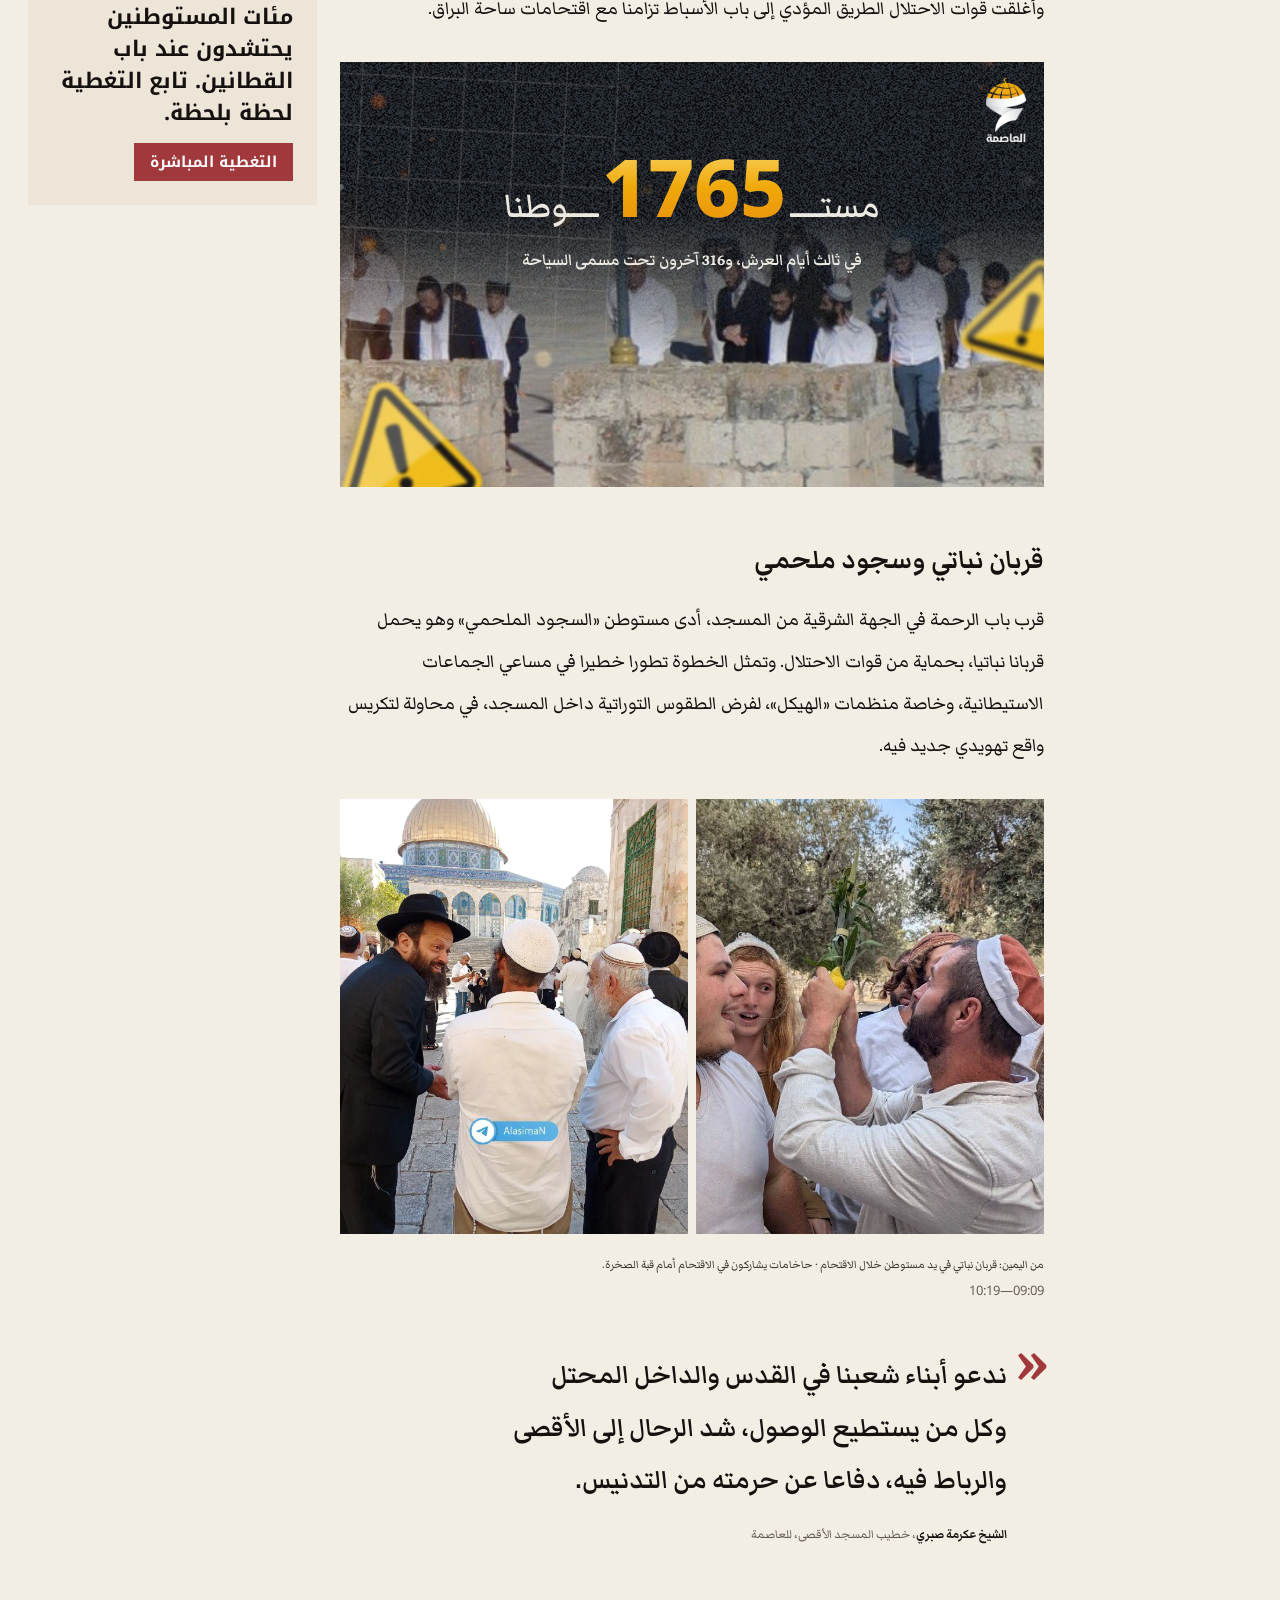
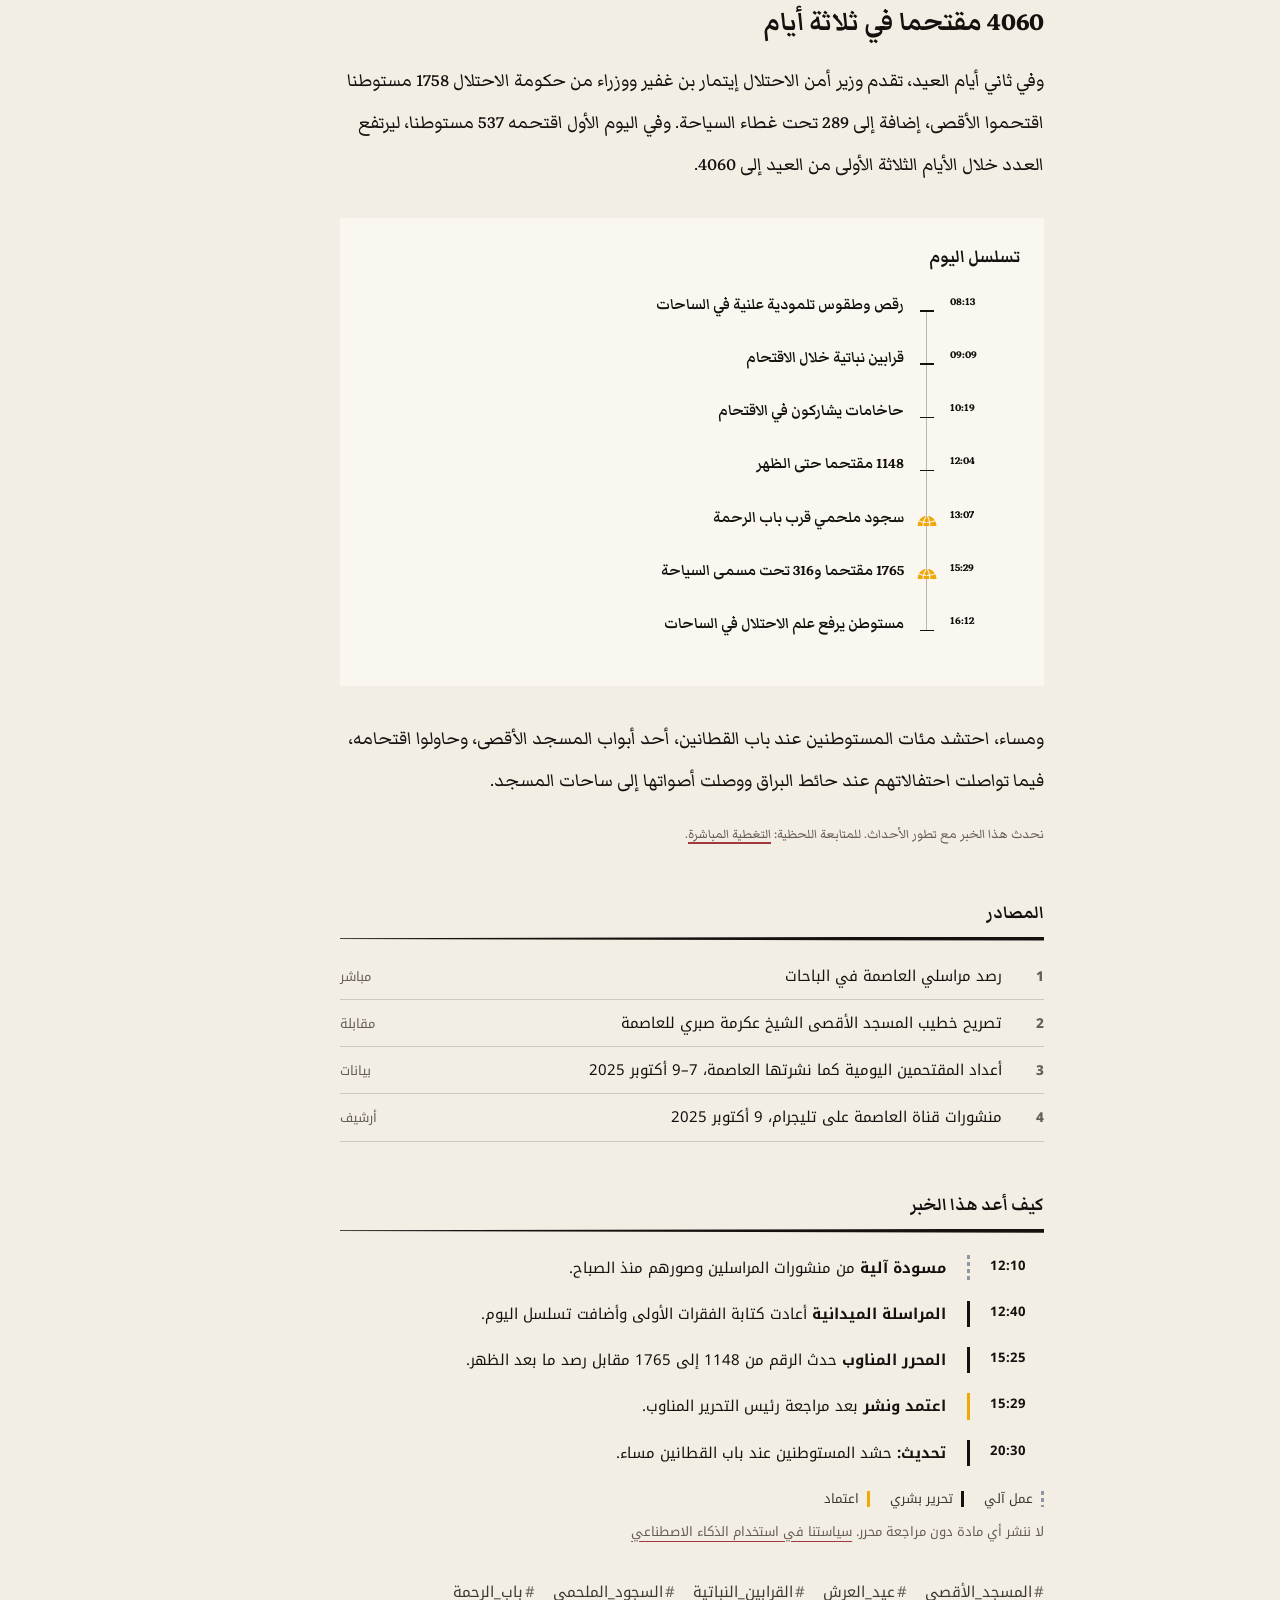
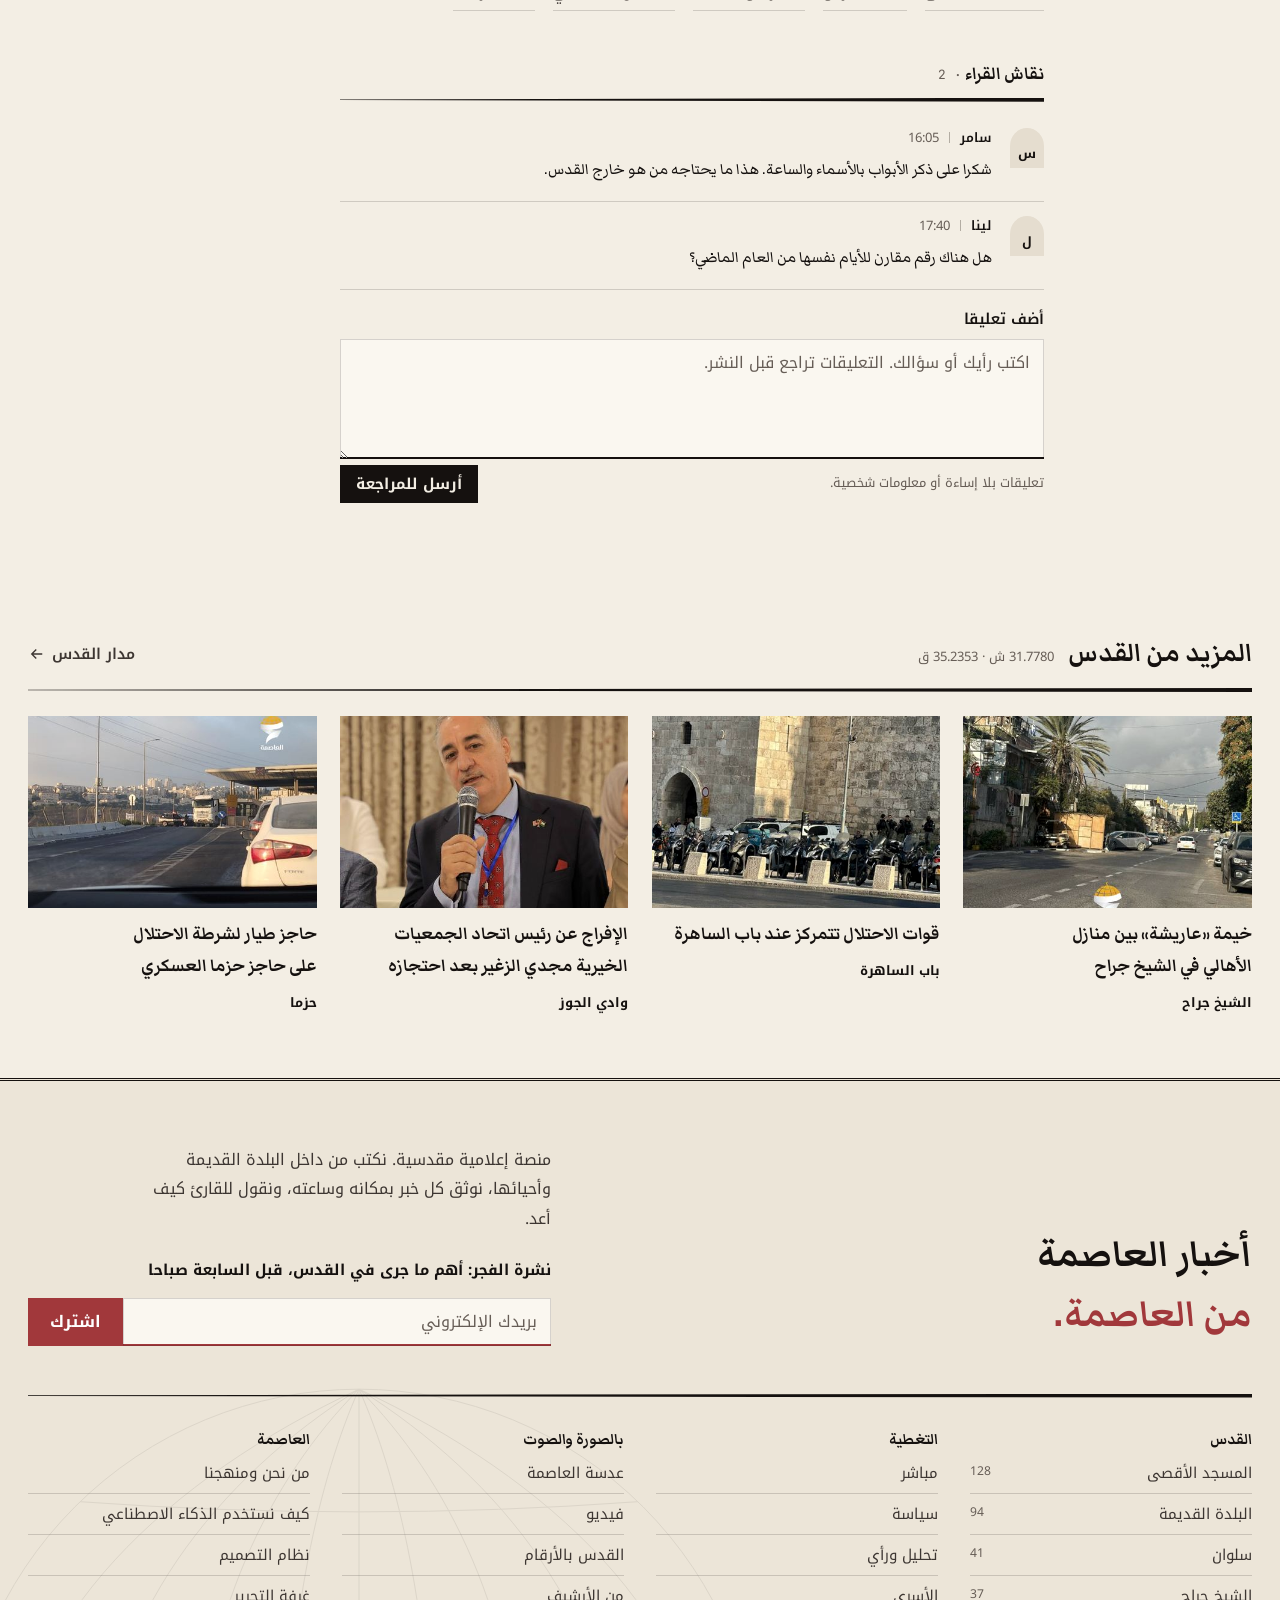
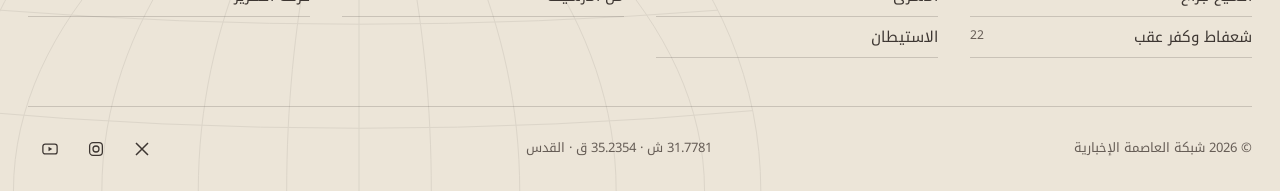
==== commit 59568d6e: "Newsprint language and a real base map for the Jerusalem orbit - Ink-and-red newsprint system: paper" ====
--- a/article.html
+++ b/article.html
@@ -8,12 +8,12 @@
 <meta name="description" content="حاخامات في الاقتحام، وقربان نباتي وسجود ملحمي قرب باب الرحمة، و4060 مقتحما في ثلاثة أيام.">
 <link rel="preconnect" href="https://fonts.googleapis.com">
 <link rel="preconnect" href="https://fonts.gstatic.com" crossorigin>
-<link rel="stylesheet" href="https://fonts.googleapis.com/css2?family=Alexandria:wght@300;400;500;600;700;800&family=Noto+Naskh+Arabic:wght@400;500;600;700&family=JetBrains+Mono:wght@400;600&display=swap">
+<link rel="stylesheet" href="https://fonts.googleapis.com/css2?family=Markazi+Text:wght@400;500;600;700&family=Noto+Kufi+Arabic:wght@400;500;600;700;800&family=JetBrains+Mono:wght@400;600&display=swap">
 <link rel="preload" as="image" href="assets/img/d9-fajr.jpg" fetchpriority="high">
-<link rel="stylesheet" href="assets/css/asima.css?v=21">
+<link rel="stylesheet" href="assets/css/asima.css?v=27">
 <style>
   .progress { position: fixed; top: calc(env(safe-area-inset-top, 0px) + var(--ribbon-h)); inset-inline: 0; height: 3px; z-index: 49; background: transparent; }
-  .progress i { display: block; height: 100%; width: 100%; background: var(--gold); transform-origin: right; transform: scaleX(0); }
+  .progress i { display: block; height: 100%; width: 100%; background: var(--accent); transform-origin: right; transform: scaleX(0); }
 
   .a-head { padding-block: var(--s-7) var(--s-6); }
   .a-head__grid { display: grid; grid-template-columns: repeat(12, minmax(0, 1fr)); gap: var(--col-gap); }
@@ -41,14 +41,14 @@
   .gist__head { display: flex; justify-content: space-between; align-items: center; gap: 12px; flex-wrap: wrap; margin-bottom: var(--s-3); }
   .gist__head h2 { font-size: var(--t-4); font-weight: 800; }
   .gist ul { display: grid; gap: 10px; }
-  .gist li { font-family: var(--f-read); font-size: 1.06rem; line-height: 1.9; padding-inline-start: 26px; position: relative; }
+  .gist li { font-family: var(--f-read); font-size: 1.24rem; line-height: 1.9; padding-inline-start: 26px; position: relative; }
   .gist li::before { content: ""; position: absolute; inset-inline-start: 0; top: .95em; width: 14px; height: 2px; background: var(--ink); clip-path: polygon(0 40%, 100% 0, 100% 100%, 0 60%); }
 
-  .read h2 { font-family: var(--f-display); font-size: var(--t-2); font-weight: 800; margin-top: 1.6em; margin-bottom: .5em; line-height: 1.35; }
+  .read h2 { font-family: var(--f-head); font-size: var(--t-2); font-weight: 700; margin-top: 1.6em; margin-bottom: .5em; line-height: 1.35; }
   /* no ::first-letter drop cap: it severs Arabic joins. The lede is set larger instead. */
   .read .drop { font-size: 1.12em; font-weight: 500; }
-  .read a { box-shadow: inset 0 -2px 0 var(--gold); }
-  .read a:hover { background: color-mix(in srgb, var(--gold) 22%, transparent); }
+  .read a { box-shadow: inset 0 -2px 0 var(--accent); }
+  .read a:hover { background: color-mix(in srgb, var(--accent) 22%, transparent); }
   .inline-fig { margin-block: var(--s-6); }
   .inline-madd { margin-block: var(--s-6); padding-block: var(--s-5); border-block: 1px solid var(--rule-strong); }
   .inline-madd .madd { font-size: clamp(1.4rem, 1rem + 1.8vw, 2.3rem); }
@@ -70,14 +70,14 @@
   .how__steps i { width: 3px; justify-self: center; }
   .how__steps .s-ai i { background: repeating-linear-gradient(180deg, var(--silver) 0 4px, transparent 4px 7px); }
   .how__steps .s-human i { background: var(--ink); }
-  .how__steps .s-ok i { background: var(--gold); }
+  .how__steps .s-ok i { background: var(--dome); }
   .how__steps b { font-weight: 700; }
   .how p.note { font-size: var(--t-meta); color: var(--ink-3); margin-top: 10px; }
 
   .comments { margin-top: var(--s-7); }
   .comment { display: grid; grid-template-columns: 40px minmax(0, 1fr); gap: 4px 12px; padding-block: 14px; border-bottom: 1px solid var(--rule); }
   .comment .mono-gram { grid-row: span 2; width: 34px; height: 40px; background: var(--sunk); color: var(--ink); font-size: .8rem; border-radius: 17px 17px 0 0 / 18px 18px 0 0; }
-  .comment p { font-family: var(--f-read); font-size: 1rem; line-height: 1.8; }
+  .comment p { font-family: var(--f-read); font-size: 1.2rem; line-height: 1.8; }
 
   .related h3 { font-size: var(--fs-h4); font-weight: 800; padding-bottom: 12px; position: relative; } .related h3::after { content: ""; position: absolute; inset-inline: 0; bottom: 0; height: 4px; background: var(--ink); clip-path: polygon(0 42%, 100% 0, 100% 100%, 0 58%); }
   .related .story { padding-block: 14px; border-bottom: 1px solid var(--rule); }
@@ -137,7 +137,7 @@
           </div>
           <div class="times">
             <span>نشر <b>09.10.2025 · 15:29</b> بتوقيت القدس</span>
-            <span>حدث <b>20:30</b> · <a href="#how" style="box-shadow:inset 0 -1px 0 var(--gold)">ما الذي تغير؟</a></span>
+            <span>حدث <b>20:30</b> · <a href="#how" style="text-decoration:underline;text-decoration-color:var(--accent);text-underline-offset:5px">ما الذي تغير؟</a></span>
             <span>5 دقائق قراءة · 640 كلمة</span>
           </div>
         </div>
@@ -246,7 +246,7 @@
             <li class="s-human"><time>20:30</time><i></i><span><b>تحديث:</b> حشد المستوطنين عند باب القطانين مساء.</span></li>
           </ol>
           <div class="prov-key" style="margin-top:12px"><span><i class="k-ai"></i>عمل آلي</span><span><i class="k-human"></i>تحرير بشري</span><span><i class="k-verified"></i>اعتماد</span></div>
-          <p class="note">لا ننشر أي مادة دون مراجعة محرر. <a href="index.html#ai" style="box-shadow:inset 0 -1px 0 var(--gold)">سياستنا في استخدام الذكاء الاصطناعي</a></p>
+          <p class="note">لا ننشر أي مادة دون مراجعة محرر. <a href="index.html#ai" style="text-decoration:underline;text-decoration-color:var(--accent);text-underline-offset:5px">سياستنا في استخدام الذكاء الاصطناعي</a></p>
         </section>
 
         <div class="tags" style="margin-top:var(--s-6)" aria-label="الوسوم">
@@ -295,7 +295,7 @@
 </main>
 
 <footer data-coda></footer>
-<script src="assets/js/asima.js?v=20" defer></script>
+<script src="assets/js/asima.js?v=22" defer></script>
 <script>
   addEventListener('DOMContentLoaded', () => {
     // reading progress — transform only, rAF-throttled
--- a/assets/css/asima.css
+++ b/assets/css/asima.css
@@ -4,53 +4,62 @@
      القبة   the segmented dome: markers, timeline nodes, the lead photo's frame
      الشريط  the paper ribbon that wraps the dome and folds into «ع»: the sash, the fold
      المد   the kashida stretch from the brand's posts: figures live inside words
-   Gold is the dome. It marks what matters now (live, the lead figure, the key event).
+   «حبر وأحمر»: newsprint ground, brown-black ink, and the red of the network's own «عاجل» cards for what is urgent.
+   Gold is only the dome: the logo, dome marks, figures set on photographs, the Haram on the map.
    ========================================================================== */
 
 /* ---------- 1. Tokens ---------- */
 :root {
-  /* Color — day edition: limestone ground, charcoal ink */
-  --bg: #ECE9E2;
-  --sheet: #F7F6F2;
-  --sunk: #E2DED5;
-  --ink: #14161A;
-  --ink-2: #3B3F46;
-  --ink-3: #5E6269;
-  --rule: rgba(20, 22, 26, .15);
-  --rule-strong: rgba(20, 22, 26, .78);
-  --gold: #F0A808;          /* the dome */
-  --gold-deep: #E8930F;     /* the dome's shadow side */
-  --gold-ink: #7E5300;      /* gold as text on limestone (AA) */
-  --on-gold: #14161A;
+  /* Color — «حبر وأحمر»: newsprint, brown-black ink, the network's red; gold for the dome alone */
+  --bg: #F3EEE4;            /* newsprint */
+  --bg-2: #ECE5D8;          /* a deeper sheet: alternate sections */
+  --sheet: #FAF7F0;
+  --sunk: #E5DDCF;
+  --ink: #15110F;
+  --ink-2: #3D3632;
+  --ink-3: #665D56;
+  --rule: rgba(21, 17, 15, .16);
+  --rule-strong: rgba(21, 17, 15, .86);
+  --accent: #A1383B;        /* the red of Al-Asima's own «عاجل» cards */
+  --accent-deep: #7C2A2C;
+  --accent-ink: #A1383B;    /* red as text on newsprint (AA) */
+  --on-accent: #FFFFFF;
+  --dome: #F0A808;          /* the dome: logo, dome marks, figures on photographs */
+  --dome-deep: #E8930F;
+  --dome-ink: #8A5B00;      /* the dome's gold as figures on newsprint (large text, AA) */
+  --on-dome: #15110F;
+  --gold: var(--dome); --gold-deep: var(--dome-deep); --gold-ink: var(--dome-ink); --on-gold: var(--on-dome);   /* v1 names */
   --silver: #8E97A3;        /* the ribbon — machine work */
   --silver-soft: rgba(142, 151, 163, .18);
-  --paper: #ECE9E2;         /* the ribbon/sash surface — fixed in both themes, like the logo */
-  --paper-ink: #14161A;
-  --fold: #A3AAB3;          /* the ribbon's underside where it folds */
-  --alert: #B8361E;
+  --paper: #FAF7F0;         /* the sash surface */
+  --paper-ink: #15110F;
+  --fold: #7C2A2C;          /* the sash's underside where it folds: red on newsprint */
+  --map-bg: #EEE7D9;        /* the printed map */
+  --alert: #A1383B;
   --on-alert: #FFFFFF;
   --ok: #2D7A57;
-  --scrim: rgba(17, 19, 22, .62);
-  --shade: linear-gradient(180deg, rgba(16,18,21,0) 32%, rgba(16,18,21,.86) 100%);
-  --night: #101215;         /* ribbon nav, coda, dock, night sections */
-  --night-fg: #ECE9E2;
+  --scrim: rgba(21, 17, 15, .6);
+  --shade: linear-gradient(180deg, rgba(21,17,15,0) 32%, rgba(21,17,15,.86) 100%);
+  --night: #15110F;         /* now only behind photographs and video */
+  --night-fg: #F3EEE4;
 
   /* Type families */
-  --f-display: "Alexandria", "Noto Kufi Arabic", "Segoe UI", Tahoma, sans-serif;
-  --f-read: "Noto Naskh Arabic", "Amiri", "Traditional Arabic", serif;
+  --f-display: "Noto Kufi Arabic", "Segoe UI", Tahoma, sans-serif;     /* interface: navigation, labels, data */
+  --f-head: "Markazi Text", "Noto Naskh Arabic", "Amiri", serif;        /* headlines: a news Naskh */
+  --f-read: "Markazi Text", "Noto Naskh Arabic", serif;                  /* reading */
   --f-mono: "JetBrains Mono", ui-monospace, "Cascadia Mono", Consolas, monospace; /* coordinates & data only */
 
   /* Type roles — size / line-height. Arabic needs air: no role below 1.38 */
   /* display 30→53 · h1 27→38 · h2 22→30 · h3 19→24 · h4 17→20 · lead 17→19 · ui 16 · meta 13 (floor) */
-  --fs-display: clamp(1.9rem, 1.1rem + 2.3vw, 3.3rem);       --lh-display: 1.42;
-  --fs-h1:      clamp(1.7rem, 1.2rem + 1.4vw, 2.4rem);       --lh-h1: 1.44;
-  --fs-h2:      clamp(1.4rem, 1.15rem + .75vw, 1.875rem);    --lh-h2: 1.5;
-  --fs-h3:      clamp(1.2rem, 1.08rem + .4vw, 1.5rem);       --lh-h3: 1.56;
-  --fs-h4:      clamp(1.08rem, 1.02rem + .2vw, 1.25rem);     --lh-h4: 1.64;
-  --fs-h5:      1.0625rem;                                   --lh-h5: 1.7;
-  --fs-lead:    clamp(1.05rem, 1rem + .25vw, 1.2rem);        --lh-lead: 1.85;
-  --fs-body:    clamp(1.125rem, 1.06rem + .26vw, 1.25rem);   --lh-body: 2;      /* Naskh reading */
-  --fs-body-sm: 1rem;                                        --lh-body-sm: 1.85;
+  --fs-display: clamp(2.15rem, 1.25rem + 2.6vw, 3.75rem);     --lh-display: 1.32;
+  --fs-h1:      clamp(1.95rem, 1.35rem + 1.6vw, 2.75rem);    --lh-h1: 1.34;
+  --fs-h2:      clamp(1.6rem, 1.3rem + .9vw, 2.15rem);       --lh-h2: 1.4;
+  --fs-h3:      clamp(1.36rem, 1.2rem + .45vw, 1.7rem);      --lh-h3: 1.45;
+  --fs-h4:      clamp(1.22rem, 1.14rem + .25vw, 1.42rem);    --lh-h4: 1.5;
+  --fs-h5:      1.18rem;                                     --lh-h5: 1.55;
+  --fs-lead:    clamp(1.2rem, 1.12rem + .3vw, 1.36rem);      --lh-lead: 1.7;
+  --fs-body:    clamp(1.28rem, 1.18rem + .32vw, 1.42rem);    --lh-body: 1.85;   /* Markazi reading */
+  --fs-body-sm: 1.3rem;                                      --lh-body-sm: 1.8;
   --fs-ui:      1rem;                                        --lh-ui: 1.75;
   --fs-small:   .9375rem;                                    --lh-small: 1.75;
   --fs-caption: .875rem;                                     --lh-caption: 1.8;
@@ -90,34 +99,29 @@
 
 @media (prefers-color-scheme: dark) {
   :root:not([data-theme="light"]) {
-    --bg: #111316; --sheet: #181B1F; --sunk: #0B0C0E; --night: #08090B;
-    --ink: #ECE9E2; --ink-2: #BDBAB2; --ink-3: #94918A;
-    --rule: rgba(236, 233, 226, .14); --rule-strong: rgba(236, 233, 226, .8);
-    --gold-ink: #F0A808; --silver: #9AA3AF; --silver-soft: rgba(154, 163, 175, .16);
-    --paper: #DCD8CF; --fold: #8D949D;
-    --alert: #FF7A5C; --on-alert: #1B0A05; --ok: #5CC497; --scrim: rgba(0,0,0,.7);
+    --bg: #15110F; --bg-2: #100D0B; --sheet: #1E1916; --sunk: #0E0B0A; --night: #0E0B0A; --map-bg: #1E1916;
+    --ink: #F1EBDF; --ink-2: #CFC6B8; --ink-3: #A0968A;
+    --rule: rgba(241, 235, 223, .14); --rule-strong: rgba(241, 235, 223, .8);
+    --accent: #D9585B; --accent-ink: #E88A8C; --accent-deep: #A1383B; --on-accent: #15110F;
+    --dome-ink: #F0A808; --silver: #9AA3AF; --silver-soft: rgba(154, 163, 175, .16);
+    --paper: #1E1916; --paper-ink: #F1EBDF; --fold: #A1383B;
+    --alert: #E0676A; --on-alert: #15110F; --ok: #5CC497; --scrim: rgba(0,0,0,.7);
     color-scheme: dark;
   }
 }
 :root[data-theme="dark"] {
-  --bg: #111316; --sheet: #181B1F; --sunk: #0B0C0E; --night: #08090B;
-  --ink: #ECE9E2; --ink-2: #BDBAB2; --ink-3: #94918A;
-  --rule: rgba(236, 233, 226, .14); --rule-strong: rgba(236, 233, 226, .8);
-  --gold-ink: #F0A808; --silver: #9AA3AF; --silver-soft: rgba(154, 163, 175, .16);
-  --paper: #DCD8CF; --fold: #8D949D;
-  --alert: #FF7A5C; --on-alert: #1B0A05; --ok: #5CC497; --scrim: rgba(0,0,0,.7);
+  --bg: #15110F; --bg-2: #100D0B; --sheet: #1E1916; --sunk: #0E0B0A; --night: #0E0B0A; --map-bg: #1E1916;
+  --ink: #F1EBDF; --ink-2: #CFC6B8; --ink-3: #A0968A;
+  --rule: rgba(241, 235, 223, .14); --rule-strong: rgba(241, 235, 223, .8);
+  --accent: #D9585B; --accent-ink: #E88A8C; --accent-deep: #A1383B; --on-accent: #15110F;
+  --dome-ink: #F0A808; --silver: #9AA3AF; --silver-soft: rgba(154, 163, 175, .16);
+  --paper: #1E1916; --paper-ink: #F1EBDF; --fold: #A1383B;
+  --alert: #E0676A; --on-alert: #15110F; --ok: #5CC497; --scrim: rgba(0,0,0,.7);
   color-scheme: dark;
 }
 
-/* «طبعة ليلية» — always-night sections. In the dark theme they sink one step deeper so the rhythm survives. */
-.night {
-  --bg: var(--night); --sheet: #1A1D21; --sunk: #07080A;
-  --ink: #ECE9E2; --ink-2: #C2BFB7; --ink-3: #96938C;
-  --rule: rgba(236, 233, 226, .14); --rule-strong: rgba(236, 233, 226, .8);
-  --gold-ink: #F0A808; --silver: #9AA3AF;
-  background: var(--bg); color: var(--ink);
-  color-scheme: dark;
-}
+/* «الطبعة» — sections once set at night are now a deeper sheet of the same paper: rhythm comes from rules, not from black */
+.night { --bg: var(--bg-2); background: var(--bg); color: var(--ink); }
 
 /* ---------- 2. Base ---------- */
 *, *::before, *::after { box-sizing: border-box; }
@@ -134,7 +138,7 @@
   text-rendering: optimizeLegibility;
   -webkit-font-smoothing: antialiased;
   -moz-osx-font-smoothing: grayscale;
-  caret-color: var(--gold-deep);
+  caret-color: var(--accent-deep);
 }
 [hidden] { display: none !important; }
 img, svg, video { display: block; max-width: 100%; }
@@ -144,11 +148,11 @@
 button { cursor: pointer; }
 h1, h2, h3, h4, h5, p, figure, blockquote, ol, ul { margin: 0; }
 ol, ul { padding: 0; list-style: none; }
-h1, h2, h3, h4, h5 { font-family: var(--f-display); font-weight: 700; line-height: var(--lh-h3); text-wrap: balance; }
-:focus-visible { outline: 2px solid var(--gold); outline-offset: 3px; }
-.breaking :focus-visible, .sash :focus-visible { outline-color: var(--on-gold); }
-.breaking--p2 :focus-visible { outline-color: var(--gold); }
-::selection { background: var(--gold); color: var(--on-gold); }
+h1, h2, h3, h4, h5 { font-family: var(--f-head); font-weight: 700; line-height: var(--lh-h3); text-wrap: balance; }
+:focus-visible { outline: 2px solid var(--accent); outline-offset: 3px; }
+.breaking :focus-visible { outline-color: #FFFFFF; }
+
+::selection { background: var(--accent); color: var(--on-accent); }
 
 .wrap { max-width: var(--max); margin-inline: auto; padding-inline: var(--gutter); }
 .ltr { direction: ltr; unicode-bidi: isolate; display: inline-block; }
@@ -156,14 +160,14 @@
 .num { font-variant-numeric: tabular-nums; }
 code.mono { direction: ltr; unicode-bidi: isolate; }
 .sr { position: absolute !important; width: 1px; height: 1px; overflow: hidden; clip: rect(0 0 0 0); white-space: nowrap; }
-.skip { position: absolute; inset-inline-start: 16px; top: -60px; z-index: 100; background: var(--gold); color: var(--on-gold); padding: 10px 16px; font-weight: 700; }
+.skip { position: absolute; inset-inline-start: 16px; top: -60px; z-index: 100; background: var(--accent); color: var(--on-accent); padding: 10px 16px; font-weight: 700; }
 .skip:focus { top: 12px; }
 .i-dir { width: 18px; height: 18px; flex: none; } /* arrows point left = forward in RTL */
 
 /* ---------- 3. Signature devices ---------- */
 
 /* 3a. القبة — the segmented dome as a mark (markers, live, key events). Never a decorative bullet. */
-.dome-mark { display: inline-block; width: 20px; height: 11px; flex: none; background: var(--gold); -webkit-mask: var(--dome-mask) center / contain no-repeat; mask: var(--dome-mark-mask, var(--dome-mask)) center / contain no-repeat; vertical-align: baseline; }
+.dome-mark { display: inline-block; width: 20px; height: 11px; flex: none; background: var(--dome); -webkit-mask: var(--dome-mask) center / contain no-repeat; mask: var(--dome-mark-mask, var(--dome-mask)) center / contain no-repeat; vertical-align: baseline; }
 .dome-mark--line { -webkit-mask-image: var(--arc-mask); mask-image: var(--arc-mask); }
 .dome-mark--ink { background: var(--ink); }
 
@@ -174,31 +178,30 @@
 .dome-frame__clip::before { content: ""; position: absolute; inset: 0; z-index: 1; background: linear-gradient(180deg, rgba(16,18,21,0) 50%, rgba(16,18,21,.78) 100%), linear-gradient(270deg, rgba(16,18,21,.35) 0%, rgba(16,18,21,0) 30%); pointer-events: none; }
 .dome-meridians { position: absolute; z-index: 2; inset: 0 0 auto 0; width: 100%; height: 40cqw; pointer-events: none; overflow: visible;
   -webkit-mask-image: linear-gradient(180deg, #000 30%, transparent 100%); mask-image: linear-gradient(180deg, #000 30%, transparent 100%); }
-.dome-meridians path { fill: none; stroke: var(--gold); stroke-width: 1.25; vector-effect: non-scaling-stroke; opacity: .78; }
+.dome-meridians path { fill: none; stroke: var(--dome); stroke-width: 1.25; vector-effect: non-scaling-stroke; opacity: .78; }
 .dome-pin { position: absolute; z-index: 3; bottom: 100%; left: 50%; transform: translateX(-50%); display: grid; justify-items: center; gap: 4px; padding-bottom: 2px;
   font: 500 var(--fs-meta)/1.5 var(--f-display); color: var(--ink-2); white-space: nowrap; }
-.dome-pin::after { content: ""; width: 1px; height: 16px; background: var(--gold); }
+.dome-pin::after { content: ""; width: 1px; height: 16px; background: var(--accent); }
 
 /* 3c. الشريط — the sash that wraps the dome; its inline-end turns under and tapers like the tail of «ع» */
 .sash { position: relative; display: grid; grid-template-columns: auto minmax(0, 1fr) auto; align-items: stretch;
-  background: var(--paper); color: var(--paper-ink);
-  --ink: #14161A; --ink-2: #3B3F46; --ink-3: #4C5057; --rule: rgba(20,22,26,.14); --gold-ink: #7E5300; }
+  background: var(--paper); color: var(--paper-ink); box-shadow: inset 0 3px 0 var(--accent), 0 1px 0 var(--rule-strong); }
 /* the fold: where the sash ends it turns under, and its silver back shows below the band */
-.sash::after { content: ""; position: absolute; top: 100%; inset-inline-end: 0; width: 30px; height: 22px; background: linear-gradient(180deg, #8C939C, var(--fold)); clip-path: polygon(100% 0, 0 0, 0 100%); }
+.sash::after { content: ""; position: absolute; top: 100%; inset-inline-end: 0; width: 30px; height: 22px; background: linear-gradient(180deg, var(--accent), var(--fold)); clip-path: polygon(100% 0, 0 0, 0 100%); }
 .sash__label { display: grid; align-content: center; gap: 2px; padding: 14px 20px; border-inline-end: 1px solid var(--rule); min-width: 150px; }
-.sash__label b { font-weight: 800; font-size: var(--fs-h5); line-height: 1.5; }
+.sash__label b { font-family: var(--f-head); font-weight: 700; font-size: var(--fs-h4); line-height: 1.4; color: var(--accent-ink); }
 .sash__label .live-tag { font-size: var(--fs-meta); }
 .sash__list { display: grid; grid-auto-flow: column; grid-auto-columns: minmax(0, 1fr); }
 .sash__list li + li { border-inline-start: 1px solid var(--rule); }
 .sash__list a { display: grid; grid-template-columns: auto 1fr; align-content: start; gap: 2px 8px; padding: 14px 18px 16px; height: 100%; transition: background var(--d-2); }
-.sash__list a:hover { background: rgba(20,22,26,.05); }
+.sash__list a:hover { background: color-mix(in srgb, var(--ink) 5%, transparent); }
 .sash__list time { font-weight: 800; font-size: var(--fs-ui); font-variant-numeric: tabular-nums; line-height: 1.5; }
 .sash__list small { font-size: var(--fs-meta); color: var(--ink-3); align-self: center; }
-.sash__list span { grid-column: 1 / -1; font-weight: 600; font-size: var(--fs-small); line-height: 1.65; text-wrap: pretty; }
+.sash__list span { grid-column: 1 / -1; font-family: var(--f-head); font-weight: 600; font-size: 1.22rem; line-height: 1.5; text-wrap: pretty; }
 .sash__list .is-key time { display: inline-flex; align-items: center; gap: 6px; }
-.sash__list .is-key time::before { content: ""; width: 18px; height: 10px; background: var(--gold-deep); -webkit-mask: var(--dome-mask) center / contain no-repeat; mask: var(--dome-mask) center / contain no-repeat; }
+.sash__list .is-key time::before { content: ""; width: 18px; height: 10px; background: var(--dome); -webkit-mask: var(--dome-mask) center / contain no-repeat; mask: var(--dome-mask) center / contain no-repeat; }
 .sash__more { display: flex; align-items: center; gap: 8px; padding-inline: 20px; font-weight: 700; font-size: var(--fs-small); border-inline-start: 1px solid var(--rule); white-space: nowrap; }
-.sash__more:hover { background: rgba(20,22,26,.05); }
+.sash__more:hover { background: color-mix(in srgb, var(--ink) 5%, transparent); }
 @media (max-width: 1100px) {
   .sash { grid-template-columns: 1fr; margin-inline-end: 0; }
   .sash::after { display: none; }
@@ -210,7 +213,7 @@
 }
 
 /* 3c'. Locator — where a story happened, when no photograph shows it: the wall, the Haram, a gold dome on the place, orbit rings */
-.locator { background: #101215; }
+.locator { background: var(--map-bg); box-shadow: inset 0 0 0 1px var(--rule); }
 .locator svg { width: 100%; height: 100%; display: block; }
 
 /* 3d. The fold on a photograph — report covers. The corner turns under, showing the ribbon's silver back. */
@@ -222,10 +225,9 @@
 
 /* 3f. Arch — the dome's profile for people: bylines and voices */
 .arch-ava { width: 52px; height: 60px; display: grid; place-items: end center; padding-bottom: 9px; background: var(--ink); color: var(--bg); border-radius: 26px 26px 0 0 / 28px 28px 0 0; font-weight: 700; font-size: .92rem; line-height: 1; flex: none; }
-.night .arch-ava { background: #ECE9E2; color: #101215; }
 
 /* 3g. Dome horizon — the grid of the dome rising behind night sections */
-.dome-horizon { position: absolute; z-index: 0; pointer-events: none; inset-inline-end: -6vw; bottom: 0; width: min(760px, 70vw); aspect-ratio: 2 / 1; color: var(--gold); opacity: .13; }
+.dome-horizon { position: absolute; z-index: 0; pointer-events: none; inset-inline-end: -6vw; bottom: 0; width: min(760px, 70vw); aspect-ratio: 2 / 1; color: var(--ink); opacity: .07; }
 .dome-horizon svg { width: 100%; height: 100%; overflow: visible; }
 .dome-horizon path { vector-effect: non-scaling-stroke; }
 .night > .wrap, .coda > .wrap { position: relative; z-index: 1; }
@@ -242,9 +244,8 @@
 .fold-end { clip-path: polygon(0 0, 100% 0, 100% 100%, var(--fold-cut) 100%); }
 
 /* 3i. المد — kashida carries the figure inside the word */
-.madd { font-family: var(--f-display); font-weight: 300; line-height: 1.32; font-size: var(--fs-h1); color: var(--ink-2); display: flex; align-items: baseline; flex-wrap: wrap; }
-.madd__fig { font-family: var(--f-display); font-weight: 800; color: var(--gold-ink); font-size: 1.85em; line-height: .92; padding-inline: .06em; font-variant-numeric: tabular-nums; direction: ltr; unicode-bidi: isolate; }
-.night .madd__fig { color: var(--gold); }
+.madd { font-family: var(--f-head); font-weight: 500; line-height: 1.32; font-size: var(--fs-h1); color: var(--ink-2); display: flex; align-items: baseline; flex-wrap: wrap; }
+.madd__fig { font-family: var(--f-display); font-weight: 800; color: var(--dome-ink); font-size: 1.85em; line-height: .92; padding-inline: .06em; font-variant-numeric: tabular-nums; direction: ltr; unicode-bidi: isolate; }
 .madd__tail { display: block; flex-basis: 100%; font-weight: 500; font-size: max(.46em, .9rem); line-height: 1.7; color: var(--ink); margin-top: .4em; text-wrap: pretty; }
 
 /* 3j. Coordinates — written the Arabic way (ش / ق), digits isolated */
@@ -258,27 +259,27 @@
 
 /* 3l. Dome loader — the dome's tiles light in reading order */
 .dome-loader { display: inline-flex; gap: 2px; align-items: end; width: 40px; height: 22px; -webkit-mask: var(--dome-mask) center / contain no-repeat; mask: var(--dome-mask) center / contain no-repeat; }
-.dome-loader i { flex: 1; height: 100%; background: var(--gold); opacity: .25; animation: tile 1.2s var(--ease) infinite; }
+.dome-loader i { flex: 1; height: 100%; background: var(--dome); opacity: .25; animation: tile 1.2s var(--ease) infinite; }
 .dome-loader i:nth-child(1) { animation-delay: 0s; } .dome-loader i:nth-child(2) { animation-delay: .15s; } .dome-loader i:nth-child(3) { animation-delay: .3s; } .dome-loader i:nth-child(4) { animation-delay: .45s; }
 @keyframes tile { 0%, 100% { opacity: .22; } 40% { opacity: 1; } }
 
 /* ---------- 4. Typography roles ---------- */
-.hl-display, .hl-mega { font-size: var(--fs-display); font-weight: 800; line-height: var(--lh-display); }
-.hl-1 { font-size: var(--fs-h1); font-weight: 800; line-height: var(--lh-h1); }
-.hl-2 { font-size: var(--fs-h2); font-weight: 800; line-height: var(--lh-h2); }
-.hl-3 { font-size: var(--fs-h3); font-weight: 700; line-height: var(--lh-h3); }
-.hl-4 { font-size: var(--fs-h4); font-weight: 700; line-height: var(--lh-h4); }
-.hl-5 { font-size: var(--fs-h5); font-weight: 600; line-height: var(--lh-h5); }
-.dek { font-family: var(--f-display); font-weight: 400; font-size: var(--fs-lead); line-height: var(--lh-lead); color: var(--ink-2); max-width: 58ch; text-wrap: pretty; }
+.hl-display, .hl-mega { font-family: var(--f-head); font-size: var(--fs-display); font-weight: 700; line-height: var(--lh-display); }
+.hl-1 { font-family: var(--f-head); font-size: var(--fs-h1); font-weight: 700; line-height: var(--lh-h1); }
+.hl-2 { font-family: var(--f-head); font-size: var(--fs-h2); font-weight: 700; line-height: var(--lh-h2); }
+.hl-3 { font-family: var(--f-head); font-size: var(--fs-h3); font-weight: 700; line-height: var(--lh-h3); }
+.hl-4 { font-family: var(--f-head); font-size: var(--fs-h4); font-weight: 700; line-height: var(--lh-h4); }
+.hl-5 { font-family: var(--f-head); font-size: var(--fs-h5); font-weight: 600; line-height: var(--lh-h5); }
+.dek { font-family: var(--f-read); font-weight: 400; font-size: var(--fs-lead); line-height: var(--lh-lead); color: var(--ink-2); max-width: 58ch; text-wrap: pretty; }
 :is(h1, h2, h3, h4, h5) > a.hl { padding-block: .2em; } /* a taller hit area without moving the line */
-a .hl-u { background: linear-gradient(var(--gold), var(--gold)) no-repeat 100% 100% / 0 2px; transition: background-size var(--d-2) var(--ease); padding-bottom: 2px; }
+a .hl-u { background: linear-gradient(var(--accent), var(--accent)) no-repeat 100% 100% / 0 2px; transition: background-size var(--d-2) var(--ease); padding-bottom: 2px; }
 a:hover .hl-u, a:focus-visible .hl-u { background-size: 100% 2px; }
 .read { font-family: var(--f-read); font-size: var(--fs-body); line-height: var(--lh-body); color: var(--ink); }
 .read p + p { margin-top: 1.1em; }
 
 /* Kicker — kept only where it carries place + time (article heads, live) */
 .kicker { display: inline-flex; align-items: center; gap: 10px; flex-wrap: wrap; font-family: var(--f-display); font-size: var(--fs-small); font-weight: 600; color: var(--ink); line-height: 1.5; }
-.kicker__sq { display: inline-block; width: 18px; height: 10px; flex: none; background: var(--gold); -webkit-mask: var(--dome-mask) center / contain no-repeat; mask: var(--dome-mask) center / contain no-repeat; }
+.kicker__sq { display: inline-block; width: 18px; height: 10px; flex: none; background: var(--dome); -webkit-mask: var(--dome-mask) center / contain no-repeat; mask: var(--dome-mask) center / contain no-repeat; }
 .kicker--place .kicker__sq { -webkit-mask-image: var(--arc-mask); mask-image: var(--arc-mask); }
 .kicker .coord { font-weight: 400; }
 
@@ -307,32 +308,35 @@
 .tags { display: flex; flex-wrap: wrap; gap: 6px 18px; }
 .tag { font-size: var(--fs-small); color: var(--ink-2); padding-block: 4px; border-bottom: 1px solid var(--rule); transition: border-color var(--d-2), color var(--d-2); }
 .tag::before { content: "#"; color: var(--ink-3); margin-inline-end: 2px; }
-a.tag:hover { color: var(--ink); border-bottom-color: var(--gold); }
+a.tag:hover { color: var(--ink); border-bottom-color: var(--accent); }
 
 /* ---------- 6. Ribbon navigation («الشريط») ---------- */
-.ribbon { position: sticky; top: env(safe-area-inset-top, 0px); z-index: 50; background: var(--night); color: var(--night-fg); box-shadow: 0 1px 0 rgba(236,233,226,.08); --rule: rgba(236,233,226,.14); }
+.ribbon { position: sticky; top: env(safe-area-inset-top, 0px); z-index: 50; background: var(--bg); color: var(--ink); border-bottom: 3px double var(--ink); }
 .ribbon__in { display: flex; align-items: stretch; height: var(--ribbon-h); }
 .stamp { display: flex; align-items: center; gap: 12px; padding-inline-end: 20px; flex: none; border-inline-end: 1px solid var(--rule); }
 .stamp img { height: 40px; width: auto; }
+.logo-light { display: none !important; }
+:root[data-theme="dark"] .logo-ink { display: none !important; } :root[data-theme="dark"] .logo-light { display: block !important; }
+@media (prefers-color-scheme: dark) { :root:not([data-theme="light"]) .logo-ink { display: none !important; } :root:not([data-theme="light"]) .logo-light { display: block !important; } }
 .stamp__word { height: 18px !important; }
 .rail { display: flex; align-items: stretch; flex: 1; min-width: 0; overflow-x: auto; scrollbar-width: none; }
 .rail::-webkit-scrollbar { display: none; }
-.rail a { position: relative; display: flex; align-items: center; gap: 8px; padding-inline: 15px; font-size: var(--fs-small); font-weight: 500; white-space: nowrap; color: rgba(236,233,226,.76); transition: color var(--d-2); }
-.rail a:hover, .rail a[aria-current="page"] { color: #fff; }
-.rail a::after { content: ""; position: absolute; inset-inline: 15px; bottom: 0; height: 3px; background: var(--gold); transform: scaleX(0); transform-origin: right; transition: transform var(--d-3) var(--ease); }
+.rail a { position: relative; display: flex; align-items: center; gap: 8px; padding-inline: 15px; font-size: var(--fs-small); font-weight: 500; white-space: nowrap; color: var(--ink-2); transition: color var(--d-2); }
+.rail a:hover, .rail a[aria-current="page"] { color: var(--ink); }
+.rail a::after { content: ""; position: absolute; inset-inline: 15px; bottom: 0; height: 3px; background: var(--accent); transform: scaleX(0); transform-origin: right; transition: transform var(--d-3) var(--ease); }
 .rail a:hover::after, .rail a[aria-current="page"]::after { transform: scaleX(1); }
-.rail a.is-core { color: #fff; font-weight: 700; }
+.rail a.is-core { color: var(--ink); font-weight: 700; }
 .rail a.is-core::before { content: ""; width: 16px; height: 9px; background: currentColor; -webkit-mask: var(--arc-mask) center / contain no-repeat; mask: var(--arc-mask) center / contain no-repeat; }
-.rail sup { font-size: .66rem; color: rgba(236,233,226,.5); top: -.5em; font-variant-numeric: tabular-nums; }
+.rail sup { font-size: .66rem; color: var(--ink-3); top: -.5em; font-variant-numeric: tabular-nums; }
 .ribbon__tools { display: flex; align-items: stretch; flex: none; border-inline-start: 1px solid var(--rule); }
 .ribbon__clock { display: flex; flex-direction: column; justify-content: center; padding-inline: 16px; line-height: 1.3; }
-.ribbon__clock .t { font-size: .98rem; font-weight: 700; color: #fff; font-variant-numeric: tabular-nums; }
-.ribbon__clock .p { font-size: .8125rem; color: rgba(236,233,226,.66); }
-.tool-btn { display: grid; place-items: center; width: 56px; background: none; border: 0; color: #fff; border-inline-start: 1px solid var(--rule); transition: background var(--d-2); }
-.tool-btn:hover { background: rgba(236,233,226,.08); }
+.ribbon__clock .t { font-size: .98rem; font-weight: 700; color: var(--ink); font-variant-numeric: tabular-nums; }
+.ribbon__clock .p { font-size: .8125rem; color: var(--ink-3); }
+.tool-btn { display: grid; place-items: center; width: 56px; background: none; border: 0; color: var(--ink); border-inline-start: 1px solid var(--rule); transition: background var(--d-2); }
+.tool-btn:hover { background: var(--sunk); }
 .tool-btn svg { width: 20px; height: 20px; }
-.tool-btn--live { width: auto; padding-inline: 16px; display: flex; gap: 8px; font-size: var(--fs-small); font-weight: 700; background: var(--gold); color: var(--on-gold); }
-.tool-btn--live:hover { background: #FFBC2E; }
+.tool-btn--live { width: auto; padding-inline: 16px; display: flex; gap: 8px; font-size: var(--fs-small); font-weight: 700; background: var(--accent); color: var(--on-accent); }
+.tool-btn--live:hover { background: var(--accent-deep); }
 
 .dateline { border-bottom: 1px solid var(--rule); }
 .dateline__in { display: flex; justify-content: space-between; align-items: center; gap: 16px; min-height: 40px; font-size: var(--fs-meta); color: var(--ink-3); flex-wrap: wrap; padding-block: 6px; }
@@ -346,34 +350,34 @@
   .stamp img { height: 34px; }
   .tool-btn { width: 48px; }
   .ribbon__tools [data-search], .ribbon__tools .tool-btn--live { display: none; }
-  .dock { display: grid; grid-template-columns: repeat(5, 1fr); position: fixed; inset-inline: 0; bottom: 0; z-index: 60; background: var(--night); color: rgba(236,233,226,.72); border-top: 1px solid rgba(236,233,226,.14); padding-bottom: env(safe-area-inset-bottom, 0px); }
+  .dock { display: grid; grid-template-columns: repeat(5, 1fr); position: fixed; inset-inline: 0; bottom: 0; z-index: 60; background: var(--bg); color: var(--ink-2); border-top: 3px double var(--ink); padding-bottom: env(safe-area-inset-bottom, 0px); }
   .dock a, .dock button { display: flex; flex-direction: column; align-items: center; gap: 3px; padding: 9px 2px 8px; font-size: .8rem; background: none; border: 0; color: inherit; min-height: 56px; }
   .dock svg { width: 22px; height: 22px; }
-  .dock [aria-current="page"] { color: #fff; box-shadow: inset 0 3px 0 var(--gold); }
+  .dock [aria-current="page"] { color: var(--ink); box-shadow: inset 0 3px 0 var(--accent); }
   body.has-dock { padding-bottom: calc(64px + env(safe-area-inset-bottom, 0px)); }
 }
 
 /* ---------- 7. Breaking («عاجل») ---------- */
-/* P1 عاجل: gold band on every page · P2 هام: night band, gold rule · P3 تحديث: inside the stream only */
-.breaking { background: var(--gold); color: var(--on-gold); overflow: hidden; }
+/* P1 عاجل: the red band of the network's own cards, on every page · P2 هام: a paper band with a red rule · P3 تحديث: inside the stream only */
+.breaking { background: var(--accent); color: var(--on-accent); overflow: hidden; }
 .breaking__in { display: flex; align-items: center; gap: 16px; min-height: 50px; }
 .breaking__in > .breaking__text { padding-block: 9px; }
-.breaking__label { display: flex; align-items: center; gap: 8px; flex: none; align-self: stretch; background: var(--on-gold); color: var(--gold); padding-inline: 16px 28px; font-weight: 800; font-size: var(--fs-ui); clip-path: polygon(0 0, 100% 0, 100% 100%, 14px 100%); }
-.breaking__text { font-weight: 700; font-size: var(--fs-h5); line-height: 1.6; min-width: 0; flex: 1; padding-block: 8px; }
+.breaking__label { display: flex; align-items: center; gap: 8px; flex: none; align-self: stretch; background: var(--on-accent); color: var(--accent); padding-inline: 16px 28px; font-weight: 800; font-size: var(--fs-ui); clip-path: polygon(0 0, 100% 0, 100% 100%, 14px 100%); }
+.breaking__text { font-family: var(--f-head); font-weight: 700; font-size: 1.28rem; line-height: 1.45; min-width: 0; flex: 1; padding-block: 8px; }
 .breaking__text a:hover { text-decoration: underline; text-underline-offset: 5px; }
 .breaking__time { font-size: .85rem; font-weight: 700; flex: none; font-variant-numeric: tabular-nums; }
 .breaking__close { background: none; border: 0; width: 44px; height: 44px; display: grid; place-items: center; flex: none; color: inherit; }
-.breaking--p2 { background: var(--night); color: var(--night-fg); box-shadow: inset 0 -3px 0 var(--gold); }
-.breaking--p2 .breaking__label { background: var(--gold); color: var(--on-gold); }
+.breaking--p2 { background: var(--sheet); color: var(--ink); box-shadow: inset 0 -3px 0 var(--accent), inset 0 1px 0 var(--rule); }
+.breaking--p2 .breaking__label { background: var(--accent); color: var(--on-accent); }
 .breaking.is-entering { animation: ribbon-in var(--d-4) var(--ease) both; }
 @keyframes ribbon-in { from { clip-path: inset(0 0 0 100%); } to { clip-path: inset(0 0 0 0); } }
 .pulse { position: relative; width: 10px; height: 10px; flex: none; }
 .pulse::before, .pulse::after { content: ""; position: absolute; inset: 0; background: currentColor; border-radius: 50%; }
 .pulse::after { animation: pulse 1.8s var(--ease) infinite; }
 @keyframes pulse { 0% { transform: scale(1); opacity: .7; } 100% { transform: scale(2.8); opacity: 0; } }
-.live-tag { display: inline-flex; align-items: center; gap: 8px; font-weight: 700; font-size: var(--fs-small); color: var(--gold-ink); }
-.night .live-tag { color: var(--gold); }
-.night .sash .live-tag, .sash .live-tag { color: var(--gold-ink); }
+.live-tag { display: inline-flex; align-items: center; gap: 8px; font-weight: 700; font-size: var(--fs-small); color: var(--accent-ink); }
+.night .live-tag { color: var(--accent); }
+.night .sash .live-tag, .sash .live-tag { color: var(--accent-ink); }
 @media (max-width: 720px) {
   .breaking__in > .breaking__text { padding-block: 0; margin-block: 9px; font-size: .95rem; display: -webkit-box; -webkit-line-clamp: 2; -webkit-box-orient: vertical; overflow: hidden; }
   .breaking__label { padding-inline: 12px 22px; font-size: var(--fs-small); }
@@ -392,19 +396,19 @@
 .frame--shade::before { content: ""; position: absolute; inset: 0; z-index: 1; background: var(--shade); pointer-events: none; }
 .frame__over { position: absolute; inset-inline: 0; bottom: 0; z-index: 2; padding: var(--s-5); color: #F2F0EB; --ink: #F2F0EB; --ink-2: rgba(242,240,235,.85); --ink-3: rgba(242,240,235,.72); }
 .frame__badge { position: absolute; z-index: 2; top: 0; inset-inline-start: 0; display: flex; align-items: center; gap: 8px; background: var(--night); color: var(--night-fg); font-size: var(--fs-meta); font-weight: 700; padding: 6px 12px 6px 22px; clip-path: polygon(0 0, 100% 0, 100% 100%, 12px 100%); }
-.frame__badge--gold { background: var(--gold); color: var(--on-gold); }
+.frame__badge--gold { background: var(--accent); color: var(--on-accent); }
 .cap { display: flex; flex-wrap: wrap; align-items: baseline; gap: 4px 14px; margin-top: 10px; font-size: var(--fs-meta); color: var(--ink-3); line-height: var(--lh-meta); }
 .cap__text { color: var(--ink-2); flex-basis: 100%; font-size: var(--fs-caption); line-height: var(--lh-caption); }
 .cap__credit::before { content: "تصوير: "; }
 .play { position: absolute; z-index: 3; inset-inline-start: var(--s-4); bottom: var(--s-4); display: flex; align-items: center; gap: 10px; color: #fff; font-size: .85rem; font-weight: 700; font-variant-numeric: tabular-nums; }
-.play__btn { width: 54px; height: 54px; display: grid; place-items: center; background: var(--gold); color: var(--on-gold); border-radius: 27px 27px 0 0 / 30px 30px 0 0; transition: transform var(--d-2) var(--ease); }
+.play__btn { width: 54px; height: 54px; display: grid; place-items: center; background: var(--dome); color: var(--on-dome); border-radius: 27px 27px 0 0 / 30px 30px 0 0; transition: transform var(--d-2) var(--ease); }
 @media (hover: hover) and (pointer: fine) { a:hover .play__btn, .play:hover .play__btn { transform: translateY(-3px); } }
 
 /* Cover — image-led story with the headline set inside the photograph */
 .cover { position: relative; display: block; color: #F2F0EB; }
 .cover .frame::before { content: ""; position: absolute; inset: 0; z-index: 1; background: linear-gradient(180deg, rgba(16,18,21,0) 35%, rgba(16,18,21,.88) 100%); }
 .cover__text { position: absolute; inset-inline: 0; bottom: 0; z-index: 2; display: grid; gap: 6px; padding: var(--s-5); --ink: #F2F0EB; --ink-3: rgba(242,240,235,.72); }
-.cover__h { font-size: var(--fs-h3); font-weight: 800; line-height: var(--lh-h3); text-wrap: balance; }
+.cover__h { font-family: var(--f-head); font-size: var(--fs-h3); font-weight: 700; line-height: var(--lh-h3); text-wrap: balance; }
 
 /* ---------- 9. Story units — rules and rhythm, not boxes ---------- */
 .story { display: grid; gap: 10px; align-content: start; min-width: 0; }
@@ -413,21 +417,21 @@
 .story--row > .frame { grid-column: 2; grid-row: 1 / span 3; }
 .story--row > :not(.frame) { grid-column: 1; }
 .story--text { grid-template-columns: 2.4rem minmax(0, 1fr); column-gap: 10px; }
-.story--text .idx { font-size: 1rem; font-weight: 800; color: var(--gold-ink); grid-row: span 3; line-height: 1.6; font-variant-numeric: tabular-nums; }
+.story--text .idx { font-size: 1rem; font-weight: 800; color: var(--accent-ink); grid-row: span 3; line-height: 1.6; font-variant-numeric: tabular-nums; }
 .story h3, .story h2 { min-width: 0; }
 
 /* Section head — the name, then the tapered rule */
 .sec-head { position: relative; display: flex; align-items: end; justify-content: space-between; gap: 8px 16px; flex-wrap: wrap; padding-bottom: 16px; margin-bottom: var(--s-5); }
 .sec-head::after { content: ""; position: absolute; inset-inline: 0; bottom: 0; height: 4px; background: var(--ink); clip-path: polygon(0 42%, 100% 0, 100% 100%, 0 58%); }
 .sec-head__t { display: flex; align-items: baseline; gap: 14px; flex-wrap: wrap; }
-.sec-head h2 { font-size: var(--fs-h2); font-weight: 800; line-height: var(--lh-h2); }
+.sec-head h2 { font-size: var(--fs-h2); font-weight: 700; line-height: var(--lh-h2); }
 .sec-head .more, .more-link { font-size: var(--fs-small); font-weight: 600; display: inline-flex; gap: 6px; align-items: center; min-height: 44px; color: var(--ink-2); }
-.sec-head .more:hover, .more-link:hover { color: var(--gold-ink); }
+.sec-head .more:hover, .more-link:hover { color: var(--accent-ink); }
 
 /* ---------- 10. Pull quote — Arabic guillemet hangs in gold; no side bar ---------- */
 .pull { position: relative; margin-block: var(--s-7); padding-inline-start: 1.15em; font-size: var(--fs-h2); }
-.pull::before { content: "«"; position: absolute; inset-inline-start: -.05em; top: -.32em; font: 800 2.2em/1 var(--f-display); color: var(--gold); }
-.pull p { font-family: var(--f-display); font-weight: 600; font-size: 1em; line-height: 1.62; color: var(--ink); text-wrap: balance; }
+.pull::before { content: "«"; position: absolute; inset-inline-start: -.05em; top: -.32em; font: 700 2.4em/1 var(--f-head); color: var(--accent); }
+.pull p { font-family: var(--f-head); font-weight: 600; font-size: 1em; line-height: 1.62; color: var(--ink); text-wrap: balance; }
 .pull footer { margin-top: 14px; font-size: var(--fs-small); color: var(--ink-3); }
 .pull footer strong { color: var(--ink); }
 .pull--inline { margin-block: 0; font-size: var(--fs-h4); }
@@ -443,7 +447,7 @@
 .ledger__item:first-child .ledger__node::before { top: .9em; }
 .ledger__item:last-child .ledger__node::before { bottom: calc(100% - .9em); }
 .ledger__node::after { content: ""; position: absolute; top: .9em; inset-inline-start: 4px; width: 14px; height: 1.5px; background: var(--ink); }
-.ledger__item.is-key .ledger__node::after { top: .55em; inset-inline-start: 1px; width: 20px; height: 11px; background: var(--gold); -webkit-mask: var(--dome-mask) center / contain no-repeat; mask: var(--dome-mask) center / contain no-repeat; }
+.ledger__item.is-key .ledger__node::after { top: .55em; inset-inline-start: 1px; width: 20px; height: 11px; background: var(--dome); -webkit-mask: var(--dome-mask) center / contain no-repeat; mask: var(--dome-mask) center / contain no-repeat; }
 .ledger__body h4 { font-size: var(--fs-h5); font-weight: 600; line-height: var(--lh-h5); }
 .ledger__body p { font-size: var(--fs-small); color: var(--ink-2); margin-top: 2px; line-height: var(--lh-small); }
 
@@ -452,24 +456,24 @@
 .ruler::before { content: ""; position: absolute; inset-inline: 0; top: 6px; height: 1px; background: var(--rule-strong); opacity: .4; }
 .ruler li { position: relative; display: grid; gap: 2px; padding-inline-end: 12px; font-size: var(--fs-small); color: var(--ink-2); line-height: 1.6; }
 .ruler li::before { content: ""; position: absolute; top: -18px; inset-inline-start: 0; width: 1.5px; height: 13px; background: var(--ink); }
-.ruler li.is-key::before { width: 20px; height: 11px; top: -21px; background: var(--gold); -webkit-mask: var(--dome-mask) center / contain no-repeat; mask: var(--dome-mask) center / contain no-repeat; }
+.ruler li.is-key::before { width: 20px; height: 11px; top: -21px; background: var(--dome); -webkit-mask: var(--dome-mask) center / contain no-repeat; mask: var(--dome-mask) center / contain no-repeat; }
 .ruler b { font-weight: 800; color: var(--ink); font-size: var(--fs-ui); font-variant-numeric: tabular-nums; }
 
 /* ---------- 12. Live stream ---------- */
 .stream { display: grid; }
 .stream__item { display: grid; grid-template-columns: 64px minmax(0, 1fr); gap: 14px; padding-block: 18px; padding-inline: 0; border-top: 1px solid var(--rule); }
 .stream__item.is-new { animation: arrive var(--d-5) var(--ease) both; }
-@keyframes arrive { from { background: color-mix(in srgb, var(--gold) 24%, transparent); } to { background: transparent; } }
+@keyframes arrive { from { background: color-mix(in srgb, var(--accent) 24%, transparent); } to { background: transparent; } }
 .stream__t { font-size: .88rem; font-weight: 800; text-align: end; line-height: 1.8; font-variant-numeric: tabular-nums; }
 .stream__t small { display: block; color: var(--ink-3); font-weight: 400; font-size: var(--fs-meta); line-height: 1.4; }
 .stream__item :is(h3, h4) { font-size: var(--fs-h4); font-weight: 600; line-height: var(--lh-h4); }
 .stream__item p { font-size: var(--fs-small); color: var(--ink-2); margin-top: 4px; line-height: var(--lh-small); }
-.stream__item--p1 { background: color-mix(in srgb, var(--gold) 9%, transparent); padding-inline: 12px; }
+.stream__item--p1 { background: color-mix(in srgb, var(--accent) 9%, transparent); padding-inline: 12px; }
 .stream__item--p1 :is(h3, h4) { font-weight: 800; }
 .prio { display: inline-flex; align-items: center; gap: 6px; font-size: var(--fs-meta); font-weight: 800; margin-inline-end: 8px; vertical-align: 1px; white-space: nowrap; }
 .prio::after { content: ""; width: 1px; height: .9em; background: currentColor; opacity: .35; margin-inline-start: 4px; }
-.prio--1 { color: var(--gold-ink); }
-.prio--1::before { content: ""; width: 18px; height: 10px; background: var(--gold); -webkit-mask: var(--dome-mask) center / contain no-repeat; mask: var(--dome-mask) center / contain no-repeat; }
+.prio--1 { color: var(--accent-ink); }
+.prio--1::before { content: ""; width: 18px; height: 10px; background: var(--accent); -webkit-mask: var(--dome-mask) center / contain no-repeat; mask: var(--dome-mask) center / contain no-repeat; }
 .prio--2 { color: var(--ink); }
 .prio--3 { color: var(--ink-3); font-weight: 700; }
 .new-pill { position: sticky; top: calc(var(--ribbon-h) + 12px); z-index: 5; justify-self: center; margin-block: 8px; background: var(--night); color: var(--night-fg); border: 0; padding: 8px 18px; font-size: var(--fs-small); font-weight: 700; }
@@ -478,21 +482,21 @@
 .ranked { counter-reset: r; display: grid; }
 .ranked li { counter-increment: r; display: grid; grid-template-columns: 2.2rem minmax(0, 1fr); gap: 2px 10px; padding-block: 14px; border-top: 1px solid var(--rule); }
 .ranked li::before { content: counter(r); grid-row: span 2; font-weight: 800; font-size: 1.6rem; line-height: 1.1; color: var(--ink); font-variant-numeric: tabular-nums; }
-.ranked li:first-child::before { color: var(--gold-ink); }
+.ranked li:first-child::before { color: var(--accent-ink); }
 .ranked a { display: block; min-height: 44px; font-weight: 600; font-size: var(--fs-ui); line-height: 1.65; }
-.ranked a:hover { color: var(--gold-ink); }
+.ranked a:hover { color: var(--accent-ink); }
 .ranked .meta { margin-top: 2px; }
 .spark { display: none; }
 
 /* ---------- 14. Controls ---------- */
 .btn { --b-bg: var(--ink); --b-fg: var(--bg); display: inline-flex; align-items: center; justify-content: center; gap: 10px; min-height: 46px; padding-inline: 22px; border: 0; background: var(--b-bg); color: var(--b-fg); font-family: var(--f-display); font-weight: 700; font-size: var(--fs-ui); line-height: 1.2; white-space: nowrap; transition: background var(--d-2) ease, color var(--d-2) ease, transform 160ms var(--ease); }
-.btn:hover { --b-bg: color-mix(in srgb, var(--ink) 84%, var(--gold)); }
-.btn--gold { --b-bg: var(--gold); --b-fg: var(--on-gold); }
-.btn--gold:hover { --b-bg: #FFBC2E; }
+.btn:hover { --b-bg: color-mix(in srgb, var(--ink) 84%, var(--accent)); }
+.btn--gold { --b-bg: var(--accent); --b-fg: var(--on-accent); }
+.btn--gold:hover { --b-bg: var(--accent-deep); }
 .btn--line { --b-bg: transparent; --b-fg: var(--ink); box-shadow: inset 0 0 0 1.5px var(--ink); }
 .btn--line:hover { --b-bg: var(--ink); --b-fg: var(--bg); }
-.btn--quiet { --b-bg: transparent; --b-fg: var(--ink); padding-inline: 4px; text-decoration: underline; text-decoration-color: var(--gold); text-underline-offset: 7px; text-decoration-thickness: 2px; }
-.btn--quiet:hover { --b-bg: transparent; color: var(--gold-ink); }
+.btn--quiet { --b-bg: transparent; --b-fg: var(--ink); padding-inline: 4px; text-decoration: underline; text-decoration-color: var(--accent); text-underline-offset: 7px; text-decoration-thickness: 2px; }
+.btn--quiet:hover { --b-bg: transparent; color: var(--accent-ink); }
 .btn--danger { --b-bg: var(--alert); --b-fg: var(--on-alert); }
 .btn--sm { min-height: 38px; padding-inline: 16px; font-size: var(--fs-small); }
 .btn[disabled], .btn[aria-disabled="true"] { opacity: .45; pointer-events: none; }
@@ -507,7 +511,7 @@
 .field .err-msg { font-size: var(--fs-meta); color: var(--alert); font-weight: 600; }
 .input, .select, .textarea { width: 100%; min-height: 46px; padding: 10px 14px; background: var(--sheet); color: var(--ink); border: 0; box-shadow: inset 0 0 0 1px var(--rule), inset 0 -2px 0 var(--ink); transition: box-shadow var(--d-2); font-size: max(16px, var(--fs-ui)); }
 .textarea { min-height: 120px; line-height: 1.8; resize: vertical; }
-.input:focus, .select:focus, .textarea:focus { outline: none; box-shadow: inset 0 0 0 1px var(--rule), inset 0 -3px 0 var(--gold); }
+.input:focus, .select:focus, .textarea:focus { outline: none; box-shadow: inset 0 0 0 1px var(--rule), inset 0 -3px 0 var(--accent); }
 .input[aria-invalid="true"], .textarea[aria-invalid="true"] { box-shadow: inset 0 0 0 1px var(--alert), inset 0 -3px 0 var(--alert); }
 .input::placeholder, .textarea::placeholder { color: var(--ink-3); }
 .check { display: inline-flex; align-items: center; gap: 10px; font-size: var(--fs-small); cursor: pointer; }
@@ -516,24 +520,24 @@
 .check input:checked::after { content: ""; width: 10px; height: 5px; border: solid var(--bg); border-width: 0 0 2px 2px; transform: rotate(-45deg) translate(1px, -1px); }
 .switch { appearance: none; width: 42px; height: 24px; background: var(--sunk); box-shadow: inset 0 0 0 1.5px var(--ink-3); position: relative; cursor: pointer; flex: none; margin: 0; transition: background var(--d-2); }
 .switch::after { content: ""; position: absolute; top: 4px; inset-inline-start: 4px; width: 16px; height: 16px; background: var(--ink-3); transition: transform var(--d-2) var(--ease), background var(--d-2) ease; }
-.switch:checked { background: var(--gold); box-shadow: inset 0 0 0 1.5px var(--gold); }
-.switch:checked::after { transform: translateX(-18px); background: var(--on-gold); }
+.switch:checked { background: var(--accent); box-shadow: inset 0 0 0 1.5px var(--accent); }
+.switch:checked::after { transform: translateX(-18px); background: var(--on-accent); }
 .tabs { display: flex; border-bottom: 1px solid var(--rule-strong); overflow-x: auto; scrollbar-width: none; }
 .tabs [role="tab"] { background: none; border: 0; padding: 12px 18px; font-weight: 600; font-size: var(--fs-small); color: var(--ink-3); position: relative; white-space: nowrap; min-height: 44px; }
 .tabs [role="tab"][aria-selected="true"] { color: var(--ink); }
-.tabs [role="tab"][aria-selected="true"]::after { content: ""; position: absolute; inset-inline: 0; bottom: -1px; height: 3px; background: var(--gold); }
+.tabs [role="tab"][aria-selected="true"]::after { content: ""; position: absolute; inset-inline: 0; bottom: -1px; height: 3px; background: var(--accent); }
 .tabs [role="tab"] .count { font-size: .8rem; color: var(--ink-3); margin-inline-start: 6px; font-variant-numeric: tabular-nums; }
 .pager { display: flex; align-items: center; gap: 4px; flex-wrap: wrap; }
 .pager a, .pager span { min-width: 44px; height: 44px; display: grid; place-items: center; font-size: .9rem; font-weight: 600; font-variant-numeric: tabular-nums; }
 .pager a:hover { background: var(--sunk); }
 .pager [aria-current="page"] { background: var(--ink); color: var(--bg); }
-.menu { position: absolute; z-index: 40; min-width: 220px; background: var(--sheet); box-shadow: 0 0 0 1px var(--rule), 0 18px 40px -18px rgba(0,0,0,.4); padding-block: 6px; border-top: 3px solid var(--gold); }
+.menu { position: absolute; z-index: 40; min-width: 220px; background: var(--sheet); box-shadow: 0 0 0 1px var(--rule), 0 18px 40px -18px rgba(0,0,0,.4); padding-block: 6px; border-top: 3px solid var(--accent); }
 .menu a, .menu button { display: flex; width: 100%; align-items: center; gap: 10px; padding: 10px 16px; background: none; border: 0; text-align: start; font-size: var(--fs-small); }
 .menu a:hover, .menu button:hover, .menu [aria-selected="true"] { background: var(--sunk); }
 .menu hr { border: 0; border-top: 1px solid var(--rule); margin-block: 6px; }
 .menu kbd { margin-inline-start: auto; }
 kbd { font-family: var(--f-mono); font-size: .7rem; padding: 1px 6px; box-shadow: inset 0 0 0 1px var(--rule-strong); color: var(--ink-2); direction: ltr; display: inline-block; }
-dialog.modal { border: 0; padding: 0; background: var(--sheet); color: var(--ink); width: min(560px, calc(100vw - 32px)); max-height: calc(100vh - 64px); border-top: 4px solid var(--gold); box-shadow: 0 30px 80px -20px rgba(0,0,0,.5); }
+dialog.modal { border: 0; padding: 0; background: var(--sheet); color: var(--ink); width: min(560px, calc(100vw - 32px)); max-height: calc(100vh - 64px); border-top: 4px solid var(--accent); box-shadow: 0 30px 80px -20px rgba(0,0,0,.5); }
 dialog.modal::backdrop { background: var(--scrim); }
 dialog.modal[open] { animation: modal-in 250ms var(--ease); }
 dialog.modal[open]::backdrop { animation: backdrop-in 250ms var(--ease); }
@@ -542,7 +546,7 @@
 .modal__head { display: flex; justify-content: space-between; align-items: center; padding: 18px 22px; border-bottom: 1px solid var(--rule); }
 .modal__body { padding: 22px; }
 .modal__foot { display: flex; gap: 10px; justify-content: flex-end; padding: 16px 22px; border-top: 1px solid var(--rule); flex-wrap: wrap; }
-dialog.search { border: 0; padding: 0; width: min(760px, calc(100vw - 24px)); margin-top: 8vh; background: var(--sheet); color: var(--ink); border-top: 4px solid var(--gold); box-shadow: 0 30px 80px -20px rgba(0,0,0,.55); }
+dialog.search { border: 0; padding: 0; width: min(760px, calc(100vw - 24px)); margin-top: 8vh; background: var(--sheet); color: var(--ink); border-top: 4px solid var(--accent); box-shadow: 0 30px 80px -20px rgba(0,0,0,.55); }
 dialog.search::backdrop { background: var(--scrim); }
 .search__bar { display: flex; align-items: center; gap: 12px; padding: 6px 18px; border-bottom: 1px solid var(--rule); }
 .search__bar svg { width: 22px; height: 22px; flex: none; }
@@ -557,7 +561,7 @@
 .toast { display: grid; grid-template-columns: auto minmax(0,1fr) auto; gap: 12px; align-items: start; background: var(--night); color: var(--night-fg); padding: 14px 16px; box-shadow: 0 18px 40px -16px rgba(0,0,0,.5); opacity: 1; transform: translateY(0); transition: opacity 400ms ease, transform 400ms ease; }
 @starting-style { .toast { opacity: 0; transform: translateY(100%); } }
 .toast.is-leaving { opacity: 0; transform: translateY(100%); }
-.toast__t { font-size: .74rem; font-weight: 700; color: var(--gold); line-height: 2; font-variant-numeric: tabular-nums; }
+.toast__t { font-size: .74rem; font-weight: 700; color: var(--dome); line-height: 2; font-variant-numeric: tabular-nums; }
 .toast--err .toast__t { color: #FF8B70; }
 .toast b { display: block; font-size: var(--fs-small); line-height: 1.6; }
 .toast span { font-size: var(--fs-meta); opacity: .82; line-height: 1.6; }
@@ -580,27 +584,27 @@
 .prov::before { content: ""; position: absolute; inset-inline-start: 0; top: .35em; bottom: .35em; width: 3px; }
 .prov--ai::before { background: repeating-linear-gradient(180deg, var(--silver) 0 4px, transparent 4px 8px); }
 .prov--human::before { background: var(--ink); }
-.prov--verified::before { background: var(--gold); }
+.prov--verified::before { background: var(--dome); }
 .prov-key { display: flex; flex-wrap: wrap; gap: 8px 20px; font-size: var(--fs-meta); color: var(--ink-2); }
 .prov-key span { display: inline-flex; align-items: center; gap: 8px; }
 .prov-key i { width: 3px; height: 16px; display: inline-block; }
 .prov-key .k-ai { background: repeating-linear-gradient(180deg, var(--silver) 0 4px, transparent 4px 7px); }
 .prov-key .k-human { background: var(--ink); }
-.prov-key .k-verified { background: var(--gold); }
+.prov-key .k-verified { background: var(--dome); }
 .pipeline { display: grid; grid-template-columns: repeat(5, minmax(0, 1fr)); gap: 3px; }
 .pipeline li { display: grid; gap: 6px; font-size: var(--fs-meta); color: var(--ink-3); }
 .pipeline li::before { content: ""; height: 4px; background: var(--sunk); transition: background-color 400ms ease; }
 .pipeline li.done::before { background: var(--ink); }
-.pipeline li.now::before { background: var(--gold); }
+.pipeline li.now::before { background: var(--accent); }
 .pipeline li.now { color: var(--ink); font-weight: 700; }
 .pipeline li.done { color: var(--ink-2); }
 .pipeline li.ai::before { background: repeating-linear-gradient(90deg, var(--silver) 0 5px, transparent 5px 8px); }
 .status { display: inline-flex; align-items: center; gap: 8px; font-size: var(--fs-meta); font-weight: 600; white-space: nowrap; }
 .status::before { content: ""; width: 10px; height: 10px; flex: none; }
 .status--ai::before { background: repeating-linear-gradient(90deg, var(--silver) 0 3px, transparent 3px 5px); box-shadow: inset 0 0 0 1px var(--silver); }
-.status--review::before { box-shadow: inset 0 0 0 2px var(--gold); }
+.status--review::before { box-shadow: inset 0 0 0 2px var(--accent); }
 .status--edit::before { background: linear-gradient(135deg, var(--ink) 50%, transparent 50%); box-shadow: inset 0 0 0 1px var(--ink); }
-.status--approved::before { background: var(--gold); }
+.status--approved::before { background: var(--dome); }
 .status--live::before { background: var(--ok); }
 .status--scheduled::before { box-shadow: inset 0 0 0 2px var(--ink-3); border-radius: 50%; }
 .status--rejected::before { background: var(--alert); }
@@ -616,24 +620,24 @@
 .brief__row .btn { flex: none; }
 
 /* ---------- 17. Coda («الخاتمة») — the dome rises at the end ---------- */
-.coda { background: var(--night); color: var(--night-fg); --rule: rgba(236,233,226,.14); --ink: #ECE9E2; --ink-3: rgba(236,233,226,.6); --ink-2: rgba(236,233,226,.8); position: relative; overflow: hidden; }
+.coda { background: var(--bg-2); color: var(--ink); position: relative; overflow: hidden; border-top: 3px double var(--ink); }
 .coda__statement { padding-block: var(--s-8) var(--s-7); display: grid; grid-template-columns: minmax(0, 1.25fr) minmax(0, 1fr); gap: var(--s-7); align-items: end; }
-.coda__statement h2 { font-size: clamp(1.9rem, 1.3rem + 1.7vw, 2.5rem); font-weight: 800; line-height: 1.38; }
-.coda__statement h2 em { font-style: normal; color: var(--gold); }
-.coda__statement p { color: rgba(236,233,226,.78); max-width: 46ch; font-size: var(--fs-ui); line-height: 1.85; }
+.coda__statement h2 { font-family: var(--f-head); font-size: clamp(2.1rem, 1.4rem + 1.9vw, 2.9rem); font-weight: 700; line-height: 1.3; }
+.coda__statement h2 em { font-style: normal; color: var(--accent-ink); }
+.coda__statement p { color: var(--ink-2); max-width: 46ch; font-size: var(--fs-ui); line-height: 1.85; }
 .coda__index { display: grid; grid-template-columns: repeat(4, minmax(0, 1fr)); gap: var(--s-6); padding-block: var(--s-6) var(--s-7); position: relative; }
-.coda__index::before { content: ""; position: absolute; inset-inline: 0; top: 0; height: 4px; background: rgba(236,233,226,.85); clip-path: polygon(0 42%, 100% 0, 100% 100%, 0 58%); }
-.coda__index h4 { font-size: var(--fs-small); font-weight: 700; color: #fff; margin-bottom: 10px; }
-.coda__index li a { display: flex; justify-content: space-between; gap: 10px; padding-block: 8px; font-size: var(--fs-small); color: rgba(236,233,226,.78); border-bottom: 1px solid var(--rule); line-height: 1.6; }
-.coda__index li a:hover { color: var(--gold); }
-.coda__index li a .n { color: rgba(236,233,226,.45); font-size: .76rem; font-variant-numeric: tabular-nums; }
-.coda__base { display: flex; flex-wrap: wrap; gap: 14px 28px; justify-content: space-between; align-items: center; padding-block: 20px; border-top: 1px solid var(--rule); font-size: var(--fs-meta); color: rgba(236,233,226,.6); }
+.coda__index::before { content: ""; position: absolute; inset-inline: 0; top: 0; height: 4px; background: var(--ink); clip-path: polygon(0 42%, 100% 0, 100% 100%, 0 58%); }
+.coda__index h4 { font-family: var(--f-display); font-size: var(--fs-small); font-weight: 700; color: var(--ink); margin-bottom: 10px; }
+.coda__index li a { display: flex; justify-content: space-between; gap: 10px; padding-block: 8px; font-size: var(--fs-small); color: var(--ink-2); border-bottom: 1px solid var(--rule); line-height: 1.6; }
+.coda__index li a:hover { color: var(--accent-ink); }
+.coda__index li a .n { color: var(--ink-3); font-size: .76rem; font-variant-numeric: tabular-nums; }
+.coda__base { display: flex; flex-wrap: wrap; gap: 14px 28px; justify-content: space-between; align-items: center; padding-block: 20px; border-top: 1px solid var(--rule); font-size: var(--fs-meta); color: var(--ink-3); }
 .coda__social { display: flex; gap: 2px; }
-.coda__social a { width: 44px; height: 44px; display: grid; place-items: center; color: rgba(236,233,226,.8); }
-.coda__social a:hover { background: rgba(236,233,226,.08); color: var(--gold); }
+.coda__social a { width: 44px; height: 44px; display: grid; place-items: center; color: var(--ink-2); }
+.coda__social a:hover { background: var(--sunk); color: var(--accent-ink); }
 .coda__social svg { width: 18px; height: 18px; }
-.coda .dome-horizon { width: min(820px, 80vw); opacity: .16; inset-inline-end: -4vw; }
-.coda .input { background: rgba(236,233,226,.06); color: #fff; box-shadow: inset 0 0 0 1px var(--rule), inset 0 -2px 0 var(--gold); }
+.coda .dome-horizon { width: min(820px, 80vw); opacity: .07; inset-inline-end: -4vw; }
+.coda .input { background: var(--sheet); color: var(--ink); box-shadow: inset 0 0 0 1px var(--rule), inset 0 -2px 0 var(--accent); }
 @media (max-width: 960px) { .coda__statement { grid-template-columns: 1fr; } .coda__index { grid-template-columns: repeat(2, minmax(0,1fr)); } }
 @media (max-width: 520px) { .coda__index { gap: var(--s-5) var(--s-4); } .coda__statement { padding-top: var(--s-7); } }
 
@@ -645,7 +649,7 @@
 .rule { border: 0; border-top: 1px solid var(--rule); margin: 0; }
 .rule-strong { border: 0; border-top: 3px solid var(--ink); margin: 0; }
 .muted { color: var(--ink-3); }
-.gold { color: var(--gold-ink); }
+.gold { color: var(--dome-ink); }
 .section { padding-block: var(--sec); }
 .section--tight { padding-block: var(--sec-tight); }
 
@@ -708,12 +712,12 @@
 .map.rv .pin:nth-of-type(4) { transition-delay: 1140ms; } .map.rv .pin:nth-of-type(5) { transition-delay: 1220ms; } .map.rv .pin:nth-of-type(6) { transition-delay: 1300ms; }
 
 /* 19c. Live state — the gold ring breathes only around places where something is happening now */
-.map .pin circle.ring { fill: none !important; stroke: var(--gold) !important; stroke-width: 1.5; transform-box: fill-box; transform-origin: center; animation: ring 2.6s var(--ease) infinite; pointer-events: none; }
+.map .pin circle.ring { fill: none !important; stroke: var(--accent) !important; stroke-width: 1.5; transform-box: fill-box; transform-origin: center; animation: ring 2.6s var(--ease) infinite; pointer-events: none; }
 @keyframes ring { 0% { transform: scale(1); opacity: .7; } 100% { transform: scale(2.3); opacity: 0; } }
 
 /* 19d. The sash takes a new update: it enters where reading starts, the others make room */
 .sash__list li.is-arriving { animation: sash-in 650ms var(--ease) both; }
-@keyframes sash-in { from { clip-path: inset(0 0 0 100%); background: color-mix(in srgb, var(--gold) 28%, transparent); } 60% { background: color-mix(in srgb, var(--gold) 18%, transparent); } to { clip-path: inset(0 0 0 0); background: transparent; } }
+@keyframes sash-in { from { clip-path: inset(0 0 0 100%); background: color-mix(in srgb, var(--accent) 28%, transparent); } 60% { background: color-mix(in srgb, var(--accent) 18%, transparent); } to { clip-path: inset(0 0 0 0); background: transparent; } }
 
 /* 19e. Lens — the stage breathes slowly; the contact sheet opens into a viewer */
 .lens__stage img { animation: ken 26s linear infinite alternate; transform-origin: 60% 50%; }
@@ -733,18 +737,18 @@
 .viewer__nav--prev { inset-inline-start: clamp(8px, 2vw, 24px); }
 .viewer__nav--prev svg { transform: scaleX(-1); }
 .viewer__cap { display: grid; gap: 4px; padding: 14px var(--gutter) calc(18px + env(safe-area-inset-bottom, 0px)); max-width: 80ch; }
-.viewer__cap time { color: var(--gold); font-weight: 800; font-variant-numeric: tabular-nums; }
+.viewer__cap time { color: var(--dome); font-weight: 800; font-variant-numeric: tabular-nums; }
 .viewer__cap p { font-size: var(--fs-ui); line-height: 1.8; color: #ECE9E2; }
-.viewer__cap a { color: #ECE9E2; text-decoration: underline; text-decoration-color: var(--gold); text-underline-offset: 6px; font-weight: 700; font-size: var(--fs-small); justify-self: start; }
+.viewer__cap a { color: #ECE9E2; text-decoration: underline; text-decoration-color: var(--accent); text-underline-offset: 6px; font-weight: 700; font-size: var(--fs-small); justify-self: start; }
 .viewer__strip { display: flex; gap: 6px; justify-content: center; padding-bottom: 6px; }
 .viewer__strip button { width: 34px; height: 4px; border: 0; padding: 0; background: rgba(236,233,226,.25); transition: background var(--d-2) ease; }
-.viewer__strip button[aria-current="true"] { background: var(--gold); }
+.viewer__strip button[aria-current="true"] { background: var(--dome); }
 @media (hover: hover) and (pointer: fine) { .viewer__nav:hover { background: rgba(236,233,226,.16); } }
 ::view-transition-group(lens-photo) { animation-duration: 420ms; animation-timing-function: var(--ease-in-out); }
 
 /* 19f. Ribbon on scroll — on phones it steps aside while reading down and returns on the way up */
 .ribbon { transition: transform 260ms var(--ease), box-shadow 260ms ease; }
-.ribbon.is-scrolled { box-shadow: 0 1px 0 rgba(236,233,226,.08), 0 10px 30px -18px rgba(0,0,0,.6); }
+.ribbon.is-scrolled { box-shadow: 0 12px 24px -20px rgba(21,17,15,.5); }
 @media (max-width: 860px) { .ribbon.is-away { transform: translateY(-100%); } }
 
 /* 19g. Between pages — the ribbon holds still, the page beneath turns like a sheet */
@@ -763,12 +767,12 @@
 .btn:active, .tool-btn:active, .icon-btn:active, .dock a:active, .dock button:active, .opt:active, .chip:active { transform: scale(.97); }
 .tool-btn, .icon-btn, .opt, .chip { transition: background var(--d-2) ease, transform 160ms var(--ease); }
 .tabs { position: relative; }
-.tabs__ink { position: absolute; bottom: -1px; left: 0; height: 3px; width: 100px; background: var(--gold); transform-origin: left; pointer-events: none; transition: transform 260ms var(--ease-in-out); }
+.tabs__ink { position: absolute; bottom: -1px; left: 0; height: 3px; width: 100px; background: var(--accent); transform-origin: left; pointer-events: none; transition: transform 260ms var(--ease-in-out); }
 .tabs.has-ink [role="tab"][aria-selected="true"]::after { display: none; }
 .is-switching { opacity: .55; filter: blur(2px); transition: opacity 150ms ease, filter 150ms ease; }
 .feed, .stream { transition: opacity 220ms ease, filter 220ms ease; }
 .flash { animation: flash 900ms var(--ease) both; }
-@keyframes flash { from { background: color-mix(in srgb, var(--gold) 26%, transparent); } to { background: transparent; } }
+@keyframes flash { from { background: color-mix(in srgb, var(--accent) 26%, transparent); } to { background: transparent; } }
 .chart .bar { transform-box: fill-box; transform-origin: bottom; transition: transform 900ms var(--ease); }
 .chart.rv:not(.rv-in) { opacity: 1; transform: none; }
 .chart.rv:not(.rv-in) .bar { transform: scaleY(0); }
@@ -779,22 +783,44 @@
 .typing::after { content: ""; display: inline-block; width: 2px; height: 1em; margin-inline-start: 3px; vertical-align: -.15em; background: var(--silver); animation: caret 900ms steps(2, jump-none) infinite; }
 @keyframes caret { 50% { opacity: 0; } }
 
-/* ---------- 20. «مدار القدس» — the orbit map ----------
-   Real geometry, metres around the Dome. Gold is the Haram, the Dome and what is live; everything else is ivory on night. */
-.omap { position: relative; aspect-ratio: 5 / 6; max-height: 86vh; width: 100%; background: #0C0E11; overflow: hidden; isolation: isolate; contain: layout paint; color: #ECE9E2; }
+/* ---------- 20. «مدار القدس» — the orbit map, printed ----------
+   Real geometry, metres around the Dome, set like a newspaper map: ink lines on paper, the Haram and the Dome in gold,
+   today's activity and the incursion route in red. */
+.omap { --m-ink: var(--ink); --m-halo: var(--map-bg); --m-green: #6B7B3E; --m-water: #4E7A93;
+  position: relative; aspect-ratio: 5 / 6; max-height: 86vh; width: 100%; background: var(--map-bg); overflow: hidden; isolation: isolate; contain: layout paint; color: var(--m-ink); box-shadow: inset 0 0 0 1px var(--rule-strong); }
 .omap__svg { position: absolute; inset: 0; width: 100%; height: 100%; display: block; }
-.omap__grat line { stroke: rgba(236,233,226,.06); stroke-width: 1; vector-effect: non-scaling-stroke; }
-.omap__rings circle { fill: none; stroke: rgba(240,168,8,.3); stroke-width: 1; stroke-dasharray: 2 6; vector-effect: non-scaling-stroke; }
-.omap__wallfill { fill: rgba(236,233,226,.05); }
-.omap__wall { fill: none; stroke: rgba(236,233,226,.82); stroke-width: 1.6; stroke-linejoin: round; stroke-linecap: round; vector-effect: non-scaling-stroke; }
-.omap__haram { fill: rgba(240,168,8,.13); stroke: var(--gold); stroke-width: 1.3; vector-effect: non-scaling-stroke; }
-.omap__dome { fill: var(--gold); }
-.omap__qibli { fill: rgba(236,233,226,.5); }
+.omap__grat line { stroke: color-mix(in srgb, var(--m-ink) 7%, transparent); stroke-width: 1; vector-effect: non-scaling-stroke; }
+/* the orbit has to read over the printed base: a firmer dash than anything under it */
+.omap__rings circle { fill: none; stroke: color-mix(in srgb, var(--m-ink) 62%, transparent); stroke-width: 1.3; stroke-dasharray: 8 5; vector-effect: non-scaling-stroke; }
+.omap__wallfill { fill: color-mix(in srgb, var(--m-ink) 5%, transparent); }
+.omap__wall { fill: none; stroke: color-mix(in srgb, var(--m-ink) 82%, transparent); stroke-width: 1.6; stroke-linejoin: round; stroke-linecap: round; vector-effect: non-scaling-stroke; }
+.omap__haram { fill: rgba(240,168,8,.24); stroke: var(--dome-deep); stroke-width: 1.3; vector-effect: non-scaling-stroke; }
+.omap__dome { fill: var(--dome); }
+.omap__qibli { fill: color-mix(in srgb, var(--m-ink) 45%, transparent); }
+/* the printed base: built-up land as a tint, green and cemeteries, dashed wadis, streets by class with cased main roads */
+.omap__base path { fill: none; stroke-linejoin: round; stroke-linecap: round; vector-effect: non-scaling-stroke; }
+.omap__base .b-built { fill: color-mix(in srgb, var(--m-ink) 6%, transparent); }
+.omap__base .b-green { fill: color-mix(in srgb, var(--m-green) 24%, transparent); }
+.omap__base .b-cem { fill: color-mix(in srgb, var(--m-green) 13%, transparent); stroke: color-mix(in srgb, var(--m-ink) 30%, transparent); stroke-width: .7; stroke-dasharray: 1 2.5; }
+.omap__base .b-water { stroke: color-mix(in srgb, var(--m-water) 75%, transparent); stroke-width: 1; stroke-dasharray: 6 3; }
+.omap__base .b-street { stroke: color-mix(in srgb, var(--m-ink) 15%, transparent); stroke-width: .6; }
+.omap__base .b-tertiary { stroke: color-mix(in srgb, var(--m-ink) 30%, transparent); stroke-width: .9; }
+.omap__base .b-primary-case { stroke: color-mix(in srgb, var(--m-ink) 45%, transparent); stroke-width: 3.2; }
+.omap__base .b-primary { stroke: var(--map-bg); stroke-width: 1.7; }
+.omap__base .b-major-case { stroke: color-mix(in srgb, var(--m-ink) 60%, transparent); stroke-width: 4.4; }
+.omap__base .b-major { stroke: var(--sheet); stroke-width: 2.5; }
+.omap__base .b-alley { stroke: color-mix(in srgb, var(--m-ink) 32%, transparent); stroke-width: .8; opacity: 0; transition: opacity 500ms ease; }
+.omap:is([data-view="old"], [data-view="aqsa"]) .omap__base .b-alley { opacity: 1; }
+/* the separation wall: a heavy rule with a comb, the way printed maps draw a barrier */
+.omap__base .b-barrier { stroke: var(--m-ink); stroke-width: 2.2; }
+.omap__base .b-barrier-ticks { stroke: var(--m-ink); stroke-width: 7; stroke-dasharray: 1.5 6; stroke-linecap: butt; }
+.omap.js-draw .omap__base { opacity: 0; transition: opacity 900ms ease; }
+.omap.js-draw.is-drawn .omap__base { opacity: 1; }
 .omap__routeg { opacity: 0; transition: opacity 400ms ease; }
 .omap.is-aqsa .omap__routeg { opacity: 1; transition-delay: 700ms; }
-.omap__route { fill: none; stroke: var(--gold); stroke-width: 2.6; stroke-linejoin: round; stroke-dasharray: .018 .012; vector-effect: non-scaling-stroke; animation: march 2.4s linear infinite; }
+.omap__route { fill: none; stroke: var(--accent); stroke-width: 2.6; stroke-linejoin: round; stroke-dasharray: .018 .012; vector-effect: non-scaling-stroke; animation: march 2.4s linear infinite; }
 @keyframes march { to { stroke-dashoffset: -.06; } }
-.omap__walker { fill: var(--gold); stroke: #0C0E11; stroke-width: 2; vector-effect: non-scaling-stroke; filter: drop-shadow(0 0 6px rgba(240,168,8,.9)); }
+.omap__walker { fill: var(--accent); stroke: var(--map-bg); stroke-width: 2; vector-effect: non-scaling-stroke; }
 
 /* draw-in once: the wall is traced, the Haram fills, the orbits run, then the places arrive */
 .omap.js-draw .omap__wall, .omap.js-draw .omap__haram { stroke-dasharray: 1; stroke-dashoffset: 1; transition: stroke-dashoffset 1600ms var(--ease-in-out); }
@@ -809,96 +835,101 @@
 .omap__layer > button { pointer-events: auto; }
 .omap__lbl, .omap__grat { position: absolute; left: 0; top: 0; white-space: nowrap; pointer-events: none; font-family: var(--f-display); }
 .omap__lbl { translate: -50% -50%; }
-.omap__lbl.is-quarter { font-size: 13px; font-weight: 600; color: rgba(236,233,226,.42); }
-.omap__lbl.is-monument { font-size: 12.5px; font-weight: 700; color: var(--gold); text-shadow: 0 0 6px #0C0E11, 0 0 2px #0C0E11; }
-.omap__lbl.is-ring { font-size: 12px; font-weight: 600; color: rgba(240,168,8,.75); background: #0C0E11; padding: 0 4px; }
-.omap__lbl.is-route { font-size: 12px; font-weight: 800; color: #101215; background: var(--gold); padding: 2px 8px; translate: -50% -170%; }
-.omap__grat { font-size: 11.5px; font-weight: 500; color: rgba(236,233,226,.36); font-variant-numeric: tabular-nums; }
+.omap__lbl.is-quarter { font-size: 13px; font-weight: 600; color: color-mix(in srgb, var(--m-ink) 48%, transparent); }
+.omap__lbl.is-monument { font-size: 12.5px; font-weight: 700; color: var(--dome-ink); text-shadow: 0 0 6px var(--m-halo), 0 0 2px var(--m-halo); }
+.omap__lbl.is-ring { font-size: 12px; font-weight: 600; color: var(--ink-3); background: var(--m-halo); padding: 0 4px; }
+.omap__lbl:is(.is-hood, .is-town, .is-peak, .is-region, .is-checkpoint) { text-shadow: 0 0 6px var(--m-halo), 0 0 3px var(--m-halo), 0 0 2px var(--m-halo); }
+.omap__lbl.is-hood { font-size: 12.5px; font-weight: 600; color: color-mix(in srgb, var(--m-ink) 62%, var(--map-bg)); }
+.omap__lbl.is-town { font-size: 13px; font-weight: 700; color: color-mix(in srgb, var(--m-ink) 66%, var(--map-bg)); }
+.omap__lbl.is-region { font-size: 18px; font-weight: 700; color: color-mix(in srgb, var(--m-ink) 50%, var(--map-bg)); }
+.omap__lbl.is-peak { font-size: 12px; font-weight: 600; color: color-mix(in srgb, var(--m-ink) 66%, var(--map-bg)); }
+.omap__lbl.is-peak::before { content: "▲"; font-size: 8px; margin-inline-end: 4px; vertical-align: 1px; }
+.omap__lbl.is-checkpoint { font-size: 11.5px; font-weight: 700; color: var(--m-ink); display: inline-flex; align-items: center; gap: 5px; translate: -9px -50%; }
+.omap__lbl.is-checkpoint::before { content: ""; width: 9px; height: 9px; background: var(--m-ink); outline: 2px solid var(--m-halo); order: 2; }
+.omap__lbl.is-barrier { font-size: 12px; font-weight: 800; color: var(--m-ink); background: var(--m-halo); padding: 0 6px; translate: calc(-100% - 10px) -50%; }
+.omap__lbl.is-route { font-size: 12px; font-weight: 800; color: var(--on-accent); background: var(--accent); padding: 2px 8px; translate: -50% -170%; }
+.omap__grat { font-size: 11.5px; font-weight: 500; color: color-mix(in srgb, var(--m-ink) 45%, transparent); font-variant-numeric: tabular-nums; }
 .omap__grat[data-axis="x"] { translate: -50% 0; }
 .omap__grat[data-axis="y"] { translate: -100% -50%; }
 
-/* places — a count bubble whose area follows the week's stories */
+/* places — a count bubble whose area follows the week's stories; red where there was news today */
 .omap__pin, .omap__gate { position: absolute; left: 0; top: 0; width: 0; height: 0; padding: 0; border: 0; background: none; color: inherit; font-family: var(--f-display); cursor: pointer; }
-.omap__pin i { position: absolute; left: 0; top: 0; width: var(--s); height: var(--s); translate: -50% -50%; border-radius: 50%; display: grid; place-items: center; font-style: normal; font-weight: 800; font-size: 12px; font-variant-numeric: tabular-nums; background: #0C0E11; color: var(--gold); box-shadow: inset 0 0 0 1.5px var(--gold); transition: scale 200ms var(--ease), background 200ms ease; }
+.omap__pin i { position: absolute; left: 0; top: 0; width: var(--s); height: var(--s); translate: -50% -50%; border-radius: 50%; display: grid; place-items: center; font-style: normal; font-weight: 800; font-size: 12px; font-variant-numeric: tabular-nums; background: var(--map-bg); color: var(--m-ink); box-shadow: inset 0 0 0 1.5px var(--m-ink); transition: scale 200ms var(--ease), background 200ms ease; }
 .omap__pin i::before { content: ""; position: absolute; inset: -12px; border-radius: 50%; }
-.omap__pin.is-hot i { background: var(--gold); color: #101215; box-shadow: none; }
-.omap__pin.is-hot i::after { content: ""; position: absolute; inset: 0; border-radius: 50%; box-shadow: 0 0 0 1.5px var(--gold); animation: ring 2.6s var(--ease) infinite; }
-.omap__pin span { position: absolute; top: 0; left: calc(var(--s, 24px) / 2 + 8px); translate: 0 -50%; white-space: nowrap; font-size: 13.5px; font-weight: 700; color: #ECE9E2; text-shadow: 0 0 8px #0C0E11, 0 0 3px #0C0E11; }
+.omap__pin.is-hot i { background: var(--accent); color: var(--on-accent); box-shadow: none; }
+.omap__pin.is-hot i::after { content: ""; position: absolute; inset: 0; border-radius: 50%; box-shadow: 0 0 0 1.5px var(--accent); animation: ring 2.6s var(--ease) infinite; }
+.omap__pin span { position: absolute; top: 0; left: calc(var(--s, 24px) / 2 + 8px); translate: 0 -50%; white-space: nowrap; font-size: 13.5px; font-weight: 700; color: var(--m-ink); text-shadow: 0 0 8px var(--m-halo), 0 0 3px var(--m-halo), 0 0 2px var(--m-halo); }
 .omap__pin.is-edge i { scale: .8; }
-.omap__pin.is-edge span::after { content: " · " attr(data-dist); font-weight: 500; color: rgba(236,233,226,.6); }
+.omap__pin.is-edge span::after { content: " · " attr(data-dist); font-weight: 500; color: color-mix(in srgb, var(--m-ink) 62%, transparent); }
 .omap__pin:hover i, .omap__pin:focus-visible i, .omap__pin.is-active i { scale: 1.12; }
 .omap__pin:focus-visible { outline: none; }
-.omap__pin:focus-visible i { outline: 2px solid #ECE9E2; outline-offset: 3px; }
-
-/* gates — the arch of the dome, coloured by today's status */
-.omap__gate i { position: absolute; left: 0; top: 0; width: 15px; height: 12px; translate: -50% -70%; border: 2px solid currentColor; border-bottom: 0; border-radius: 8px 8px 0 0 / 11px 11px 0 0; background: #0C0E11; transition: scale 200ms var(--ease); }
+.omap__pin:focus-visible i { outline: 2px solid var(--accent); outline-offset: 3px; }
+
+/* gates — the arch of the dome, inked by today's status */
+.omap__gate i { position: absolute; left: 0; top: 0; width: 15px; height: 12px; translate: -50% -70%; border: 2px solid currentColor; border-bottom: 0; border-radius: 8px 8px 0 0 / 11px 11px 0 0; background: var(--map-bg); transition: scale 200ms var(--ease); }
 .omap__gate i::before { content: ""; position: absolute; inset: -14px; }
-.omap__gate span { position: absolute; top: 0; white-space: nowrap; font-size: 12px; font-weight: 700; translate: 0 -60%; text-shadow: 0 0 8px #0C0E11, 0 0 3px #0C0E11; }
+.omap__gate span { position: absolute; top: 0; white-space: nowrap; font-size: 12px; font-weight: 700; translate: 0 -60%; text-shadow: 0 0 8px var(--m-halo), 0 0 3px var(--m-halo), 0 0 2px var(--m-halo); }
 .omap__gate.is-minor span { display: none; }
 .omap__gate.is-w span { right: 14px; } .omap__gate.is-e span { left: 14px; }
 .omap__gate.is-n span { left: 50%; translate: -50% -230%; } .omap__gate.is-s span { left: 50%; translate: -50% 70%; }
-.omap__gate.is-open { color: rgba(236,233,226,.85); }
-.omap__gate.is-limited, .omap__gate.is-checkpoint { color: var(--gold); }
-.omap__gate.is-checkpoint i { border-style: dashed; }
-.omap__gate.is-closed { color: #FF8B70; }
-.omap__gate.is-closed i { background: #FF8B70; }
-.omap__gate.is-incursion { color: var(--gold); }
-.omap__gate.is-incursion i { background: var(--gold); }
-.omap__gate.is-sealed { color: rgba(236,233,226,.45); }
-.omap__gate.is-crowd { color: var(--gold); }
-.omap__gate.is-crowd i { border-style: dashed; background: rgba(240,168,8,.38); }
+.omap__gate.is-open { color: color-mix(in srgb, var(--m-ink) 82%, transparent); }
+.omap__gate.is-limited, .omap__gate.is-checkpoint, .omap__gate.is-crowd { color: var(--accent); }
+.omap__gate.is-checkpoint i, .omap__gate.is-crowd i { border-style: dashed; }
+.omap__gate.is-crowd i { background: color-mix(in srgb, var(--accent) 30%, var(--map-bg)); }
+.omap__gate.is-closed { color: var(--m-ink); }
+.omap__gate.is-closed i { background: var(--m-ink); }
+.omap__gate.is-incursion { color: var(--accent); }
+.omap__gate.is-incursion i { background: var(--accent); }
+.omap__gate.is-sealed { color: var(--ink-3); }
 .omap__gate.is-sealed i { border-style: dotted; }
 .omap__gate:hover i, .omap__gate:focus-visible i, .omap__gate.is-active i { scale: 1.25; }
 .omap__gate:focus-visible { outline: none; }
-.omap__gate:focus-visible i { outline: 2px solid #ECE9E2; outline-offset: 3px; }
-
-/* chrome: north, scale, credit */
+.omap__gate:focus-visible i { outline: 2px solid var(--accent); outline-offset: 3px; }
+
+/* chrome: north, scale */
 .omap__chrome { position: absolute; inset: 0; pointer-events: none; font-family: var(--f-display); }
-.omap__north { position: absolute; top: 12px; left: 12px; display: grid; justify-items: center; gap: 2px; font-size: 12px; font-weight: 800; color: #ECE9E2; }
-.omap__north i { width: 0; height: 0; border-inline: 5px solid transparent; border-bottom: 14px solid var(--gold); order: -1; }
-.omap__scale { position: absolute; bottom: 30px; left: 12px; display: grid; gap: 4px; font-size: 12px; font-weight: 700; color: #ECE9E2; }
-.omap__scale i { display: block; height: 6px; border: 1.5px solid #ECE9E2; border-top: 0; transition: width 200ms ease; }
-.omap__credit { position: absolute; bottom: 8px; left: 12px; right: 12px; font-size: 11px; color: rgba(236,233,226,.45); text-align: left; direction: rtl; }
-
-/* the card — a popover that grows from the place it belongs to */
-.omap__card { position: absolute; left: 0; top: 0; z-index: 5; width: max-content; max-width: min(280px, 80%); display: grid; gap: 4px; padding: 12px 14px; background: #ECE9E2; color: #14161A; box-shadow: 0 16px 34px -14px rgba(0,0,0,.7); pointer-events: auto; }
+.omap__north { position: absolute; top: 12px; left: 12px; display: grid; justify-items: center; gap: 2px; font-size: 12px; font-weight: 800; color: var(--m-ink); }
+.omap__north i { width: 0; height: 0; border-inline: 5px solid transparent; border-bottom: 14px solid var(--accent); order: -1; }
+.omap__scale { position: absolute; bottom: 30px; left: 12px; display: grid; gap: 4px; font-size: 12px; font-weight: 700; color: var(--m-ink); }
+.omap__scale i { display: block; height: 6px; border: 1.5px solid var(--m-ink); border-top: 0; transition: width 200ms ease; }
+
+/* the card — a cutting that grows from the place it belongs to */
+.omap__card { position: absolute; left: 0; top: 0; z-index: 5; width: max-content; max-width: min(280px, 80%); display: grid; gap: 4px; padding: 12px 14px; background: var(--sheet); color: var(--ink); border-top: 3px solid var(--accent); box-shadow: 0 0 0 1px var(--rule), 0 16px 34px -14px rgba(21,17,15,.45); pointer-events: auto; }
 .omap__card.is-in { animation: card-in 200ms var(--ease); }
 @keyframes card-in { from { opacity: 0; scale: .96; } }
-.omap__card b { font-size: 15px; font-weight: 800; line-height: 1.4; }
-.omap__card-meta { font-size: 13px; color: #4C5057; line-height: 1.6; }
-.omap__card a { font-size: 14px; font-weight: 700; line-height: 1.6; text-decoration: underline; text-decoration-color: var(--gold); text-underline-offset: 5px; text-decoration-thickness: 2px; }
-.omap__card a time { font-weight: 800; color: #7E5300; margin-inline-end: 6px; text-decoration: none; display: inline-block; }
+.omap__card b { font-family: var(--f-head); font-size: 19px; font-weight: 700; line-height: 1.35; }
+.omap__card-meta { font-size: 13px; color: var(--ink-3); line-height: 1.6; }
+.omap__card a { font-family: var(--f-head); font-size: 18px; font-weight: 600; line-height: 1.5; text-decoration: underline; text-decoration-color: var(--accent); text-underline-offset: 5px; text-decoration-thickness: 2px; }
+.omap__card a time { font-family: var(--f-display); font-size: 13px; font-weight: 800; color: var(--accent-ink); margin-inline-end: 6px; text-decoration: none; display: inline-block; }
 .omap__card-status { font-size: 13px; font-weight: 800; }
-.omap__card-status.is-limited, .omap__card-status.is-checkpoint, .omap__card-status.is-incursion { color: #7E5300; }
-.omap__card-status.is-closed { color: #B8361E; }
-.omap__card-status.is-open { color: #2D7A57; }
-.omap__card-status.is-sealed { color: #4C5057; }
-.omap__card-status.is-crowd { color: #7E5300; }
+.omap__card-status.is-limited, .omap__card-status.is-checkpoint, .omap__card-status.is-incursion, .omap__card-status.is-crowd { color: var(--accent-ink); }
+.omap__card-status.is-closed { color: var(--ink); }
+.omap__card-status.is-open { color: var(--ok); }
+.omap__card-status.is-sealed { color: var(--ink-3); }
 
 /* the panel beside the map: same data, readable as a list */
 .omap__list { display: grid; }
 .omap__list li + li { border-top: 1px solid var(--rule); }
 .omap__list button { width: 100%; display: grid; grid-template-columns: minmax(0, 1fr) auto; gap: 2px 14px; align-items: center; padding: 12px 8px; background: none; border: 0; color: var(--ink); text-align: start; transition: background var(--d-2) ease; }
-.omap__list button:hover, .omap__list button:focus-visible { background: rgba(236,233,226,.05); }
-.omap__list b { font-size: var(--fs-h5); font-weight: 700; line-height: 1.5; }
+.omap__list button:hover, .omap__list button:focus-visible { background: color-mix(in srgb, var(--ink) 4%, transparent); }
+.omap__list b { font-family: var(--f-head); font-size: var(--fs-h5); font-weight: 700; line-height: 1.4; }
 .omap__list small { grid-column: 1 / -1; font-size: var(--fs-small); color: var(--ink-2); line-height: 1.6; }
-.omap__count { font-weight: 800; font-size: 1.15rem; color: var(--gold); font-variant-numeric: tabular-nums; grid-row: span 2; }
+.omap__count { font-weight: 800; font-size: 1.15rem; color: var(--accent-ink); font-variant-numeric: tabular-nums; grid-row: span 2; }
 .omap__list.is-gates button, [data-panel="old"] .omap__list button { grid-template-columns: auto minmax(0, 1fr) auto; }
 .omap__list.is-gates small, [data-panel="old"] .omap__list small { grid-column: 2 / -1; }
 .omap__glyph { width: 14px; height: 11px; border: 2px solid currentColor; border-bottom: 0; border-radius: 7px 7px 0 0 / 10px 10px 0 0; }
-.omap__glyph.is-open, .omap__st.is-open { color: rgba(236,233,226,.8); }
-.omap__glyph.is-limited, .omap__glyph.is-checkpoint, .omap__glyph.is-incursion, .omap__st.is-limited, .omap__st.is-checkpoint, .omap__st.is-incursion { color: var(--gold); }
-.omap__glyph.is-incursion { background: var(--gold); }
-.omap__glyph.is-checkpoint { border-style: dashed; }
-.omap__glyph.is-closed, .omap__st.is-closed { color: #FF8B70; }
-.omap__glyph.is-closed { background: #FF8B70; }
-.omap__glyph.is-sealed, .omap__st.is-sealed { color: rgba(236,233,226,.5); }
+.omap__glyph.is-open, .omap__st.is-open { color: var(--ink-2); }
+.omap__glyph.is-limited, .omap__glyph.is-checkpoint, .omap__glyph.is-incursion, .omap__glyph.is-crowd, .omap__st.is-limited, .omap__st.is-checkpoint, .omap__st.is-incursion, .omap__st.is-crowd { color: var(--accent-ink); }
+.omap__glyph.is-incursion { background: var(--accent); }
+.omap__glyph.is-checkpoint, .omap__glyph.is-crowd { border-style: dashed; }
+.omap__glyph.is-crowd { background: color-mix(in srgb, var(--accent) 30%, transparent); }
+.omap__glyph.is-closed, .omap__st.is-closed { color: var(--ink); }
+.omap__glyph.is-closed { background: var(--ink); }
+.omap__glyph.is-sealed, .omap__st.is-sealed { color: var(--ink-3); }
 .omap__glyph.is-sealed { border-style: dotted; }
-.omap__glyph.is-crowd, .omap__st.is-crowd { color: var(--gold); }
-.omap__glyph.is-crowd { border-style: dashed; background: rgba(240,168,8,.38); }
 .omap__st { font-size: var(--fs-meta); font-weight: 800; white-space: nowrap; }
 .omap__now { display: grid; gap: 2px; padding-bottom: var(--s-4); margin-bottom: var(--s-2); border-bottom: 1px solid var(--rule); }
-.omap__now .madd { font-size: 1.9rem; color: #ECE9E2; }
+.omap__now .madd { font-size: 1.9rem; color: var(--ink); }
 .omap__now > span:last-child { font-size: var(--fs-small); color: var(--ink-2); }
 /* declutter: a label that would collide turns to its other side, or steps back */
 .omap__pin.is-flip span { left: auto; right: calc(var(--s, 24px) / 2 + 8px); }
@@ -923,9 +954,14 @@
 /* map key, set under every orbit map */
 .omap-key { display: flex; flex-wrap: wrap; gap: 6px 18px; font-size: var(--fs-meta); color: var(--ink-3); }
 .omap-key span { display: inline-flex; align-items: center; gap: 8px; }
-.omap-key i { width: 12px; height: 12px; border-radius: 50%; box-shadow: inset 0 0 0 1.5px var(--gold); }
-.omap-key i.is-hot { background: var(--gold); box-shadow: none; }
-.omap-key i.is-ring { box-shadow: none; border: 1px dashed rgba(240,168,8,.6); }
+.omap-key i { width: 12px; height: 12px; border-radius: 50%; box-shadow: inset 0 0 0 1.5px var(--ink); }
+.omap-key i.is-hot { background: var(--accent); box-shadow: none; }
+.omap-key i.is-ring { box-shadow: none; border: 1.3px dashed color-mix(in srgb, var(--ink) 62%, transparent); }
+.omap-key i.is-count { width: 20px; height: 20px; display: grid; place-items: center; font-style: normal; font-size: 10.5px; font-weight: 800; color: var(--ink); background: var(--map-bg); }
+.omap-key i.is-wall { width: 18px; height: 10px; border-radius: 0; box-shadow: inset 0 0 0 1.6px var(--ink); background: color-mix(in srgb, var(--ink) 6%, transparent); }
+.omap-key i.is-barrier { width: 22px; height: 8px; border-radius: 0; box-shadow: none; background: linear-gradient(var(--ink), var(--ink)) center / 100% 2px no-repeat, repeating-linear-gradient(90deg, var(--ink) 0 1.5px, transparent 1.5px 6px); }
+.omap-key i.is-road { width: 22px; height: 6px; border-radius: 0; box-shadow: inset 0 0 0 1.2px color-mix(in srgb, var(--ink) 60%, transparent); background: var(--sheet); }
+.omap-key__src { flex-basis: 100%; }
 
 
 /* ---------- 21. Templates carried over from the brand's own social posts ----------
@@ -996,3 +1032,16 @@
 .count-card .madd { justify-content: center; font-size: clamp(1.6rem, 1rem + 2.4vw, 2.7rem); color: var(--ink); }
 .count-card .madd__fig { background: linear-gradient(180deg, #F8CB52 0%, var(--gold) 46%, var(--gold-deep) 100%); -webkit-background-clip: text; background-clip: text; color: transparent; }
 .count-card .madd__tail { color: var(--ink); font-weight: 600; text-align: center; }
+
+/* the locator tile, printed like the map */
+.locator .loc__bg { fill: var(--map-bg); }
+.locator .loc__ring { fill: none; stroke: color-mix(in srgb, var(--ink) 26%, transparent); stroke-width: 1; stroke-dasharray: 3 5; }
+.locator .loc__orbit { fill: none; stroke: color-mix(in srgb, var(--accent) 60%, transparent); stroke-width: 1; stroke-dasharray: 3 5; }
+.locator .loc__wall { fill: color-mix(in srgb, var(--ink) 5%, transparent); stroke: color-mix(in srgb, var(--ink) 70%, transparent); stroke-width: 1.2; }
+.locator .loc__haram { fill: rgba(240,168,8,.26); stroke: var(--dome-deep); stroke-width: 1; }
+.locator .loc__mark { fill: var(--accent); }
+.locator .loc__arrow { fill: color-mix(in srgb, var(--ink) 75%, transparent); }
+.locator .loc__line { stroke: color-mix(in srgb, var(--ink) 40%, transparent); stroke-width: 1; }
+.locator .loc__label { fill: var(--ink); font-family: var(--f-display); font-weight: 700; }
+.locator .loc__label--ltr { direction: ltr; }
+.locator svg * { vector-effect: non-scaling-stroke; }
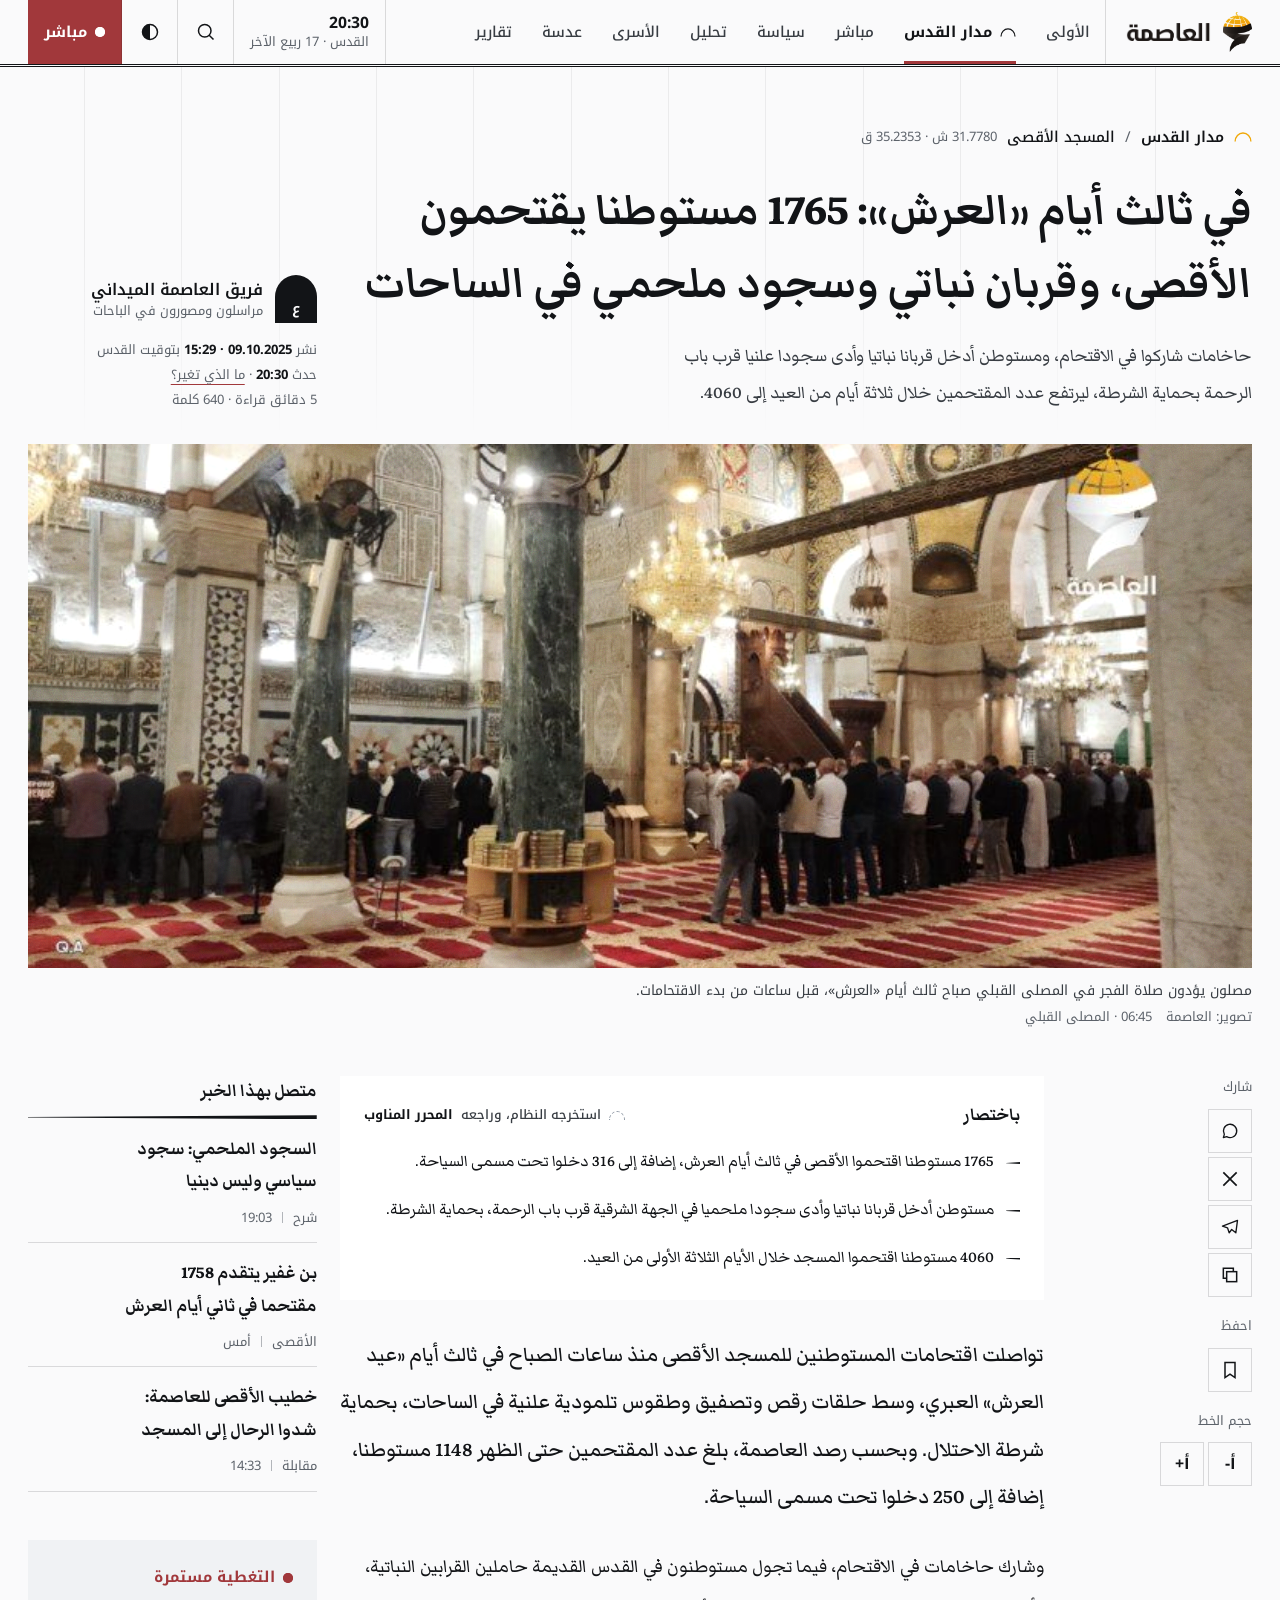
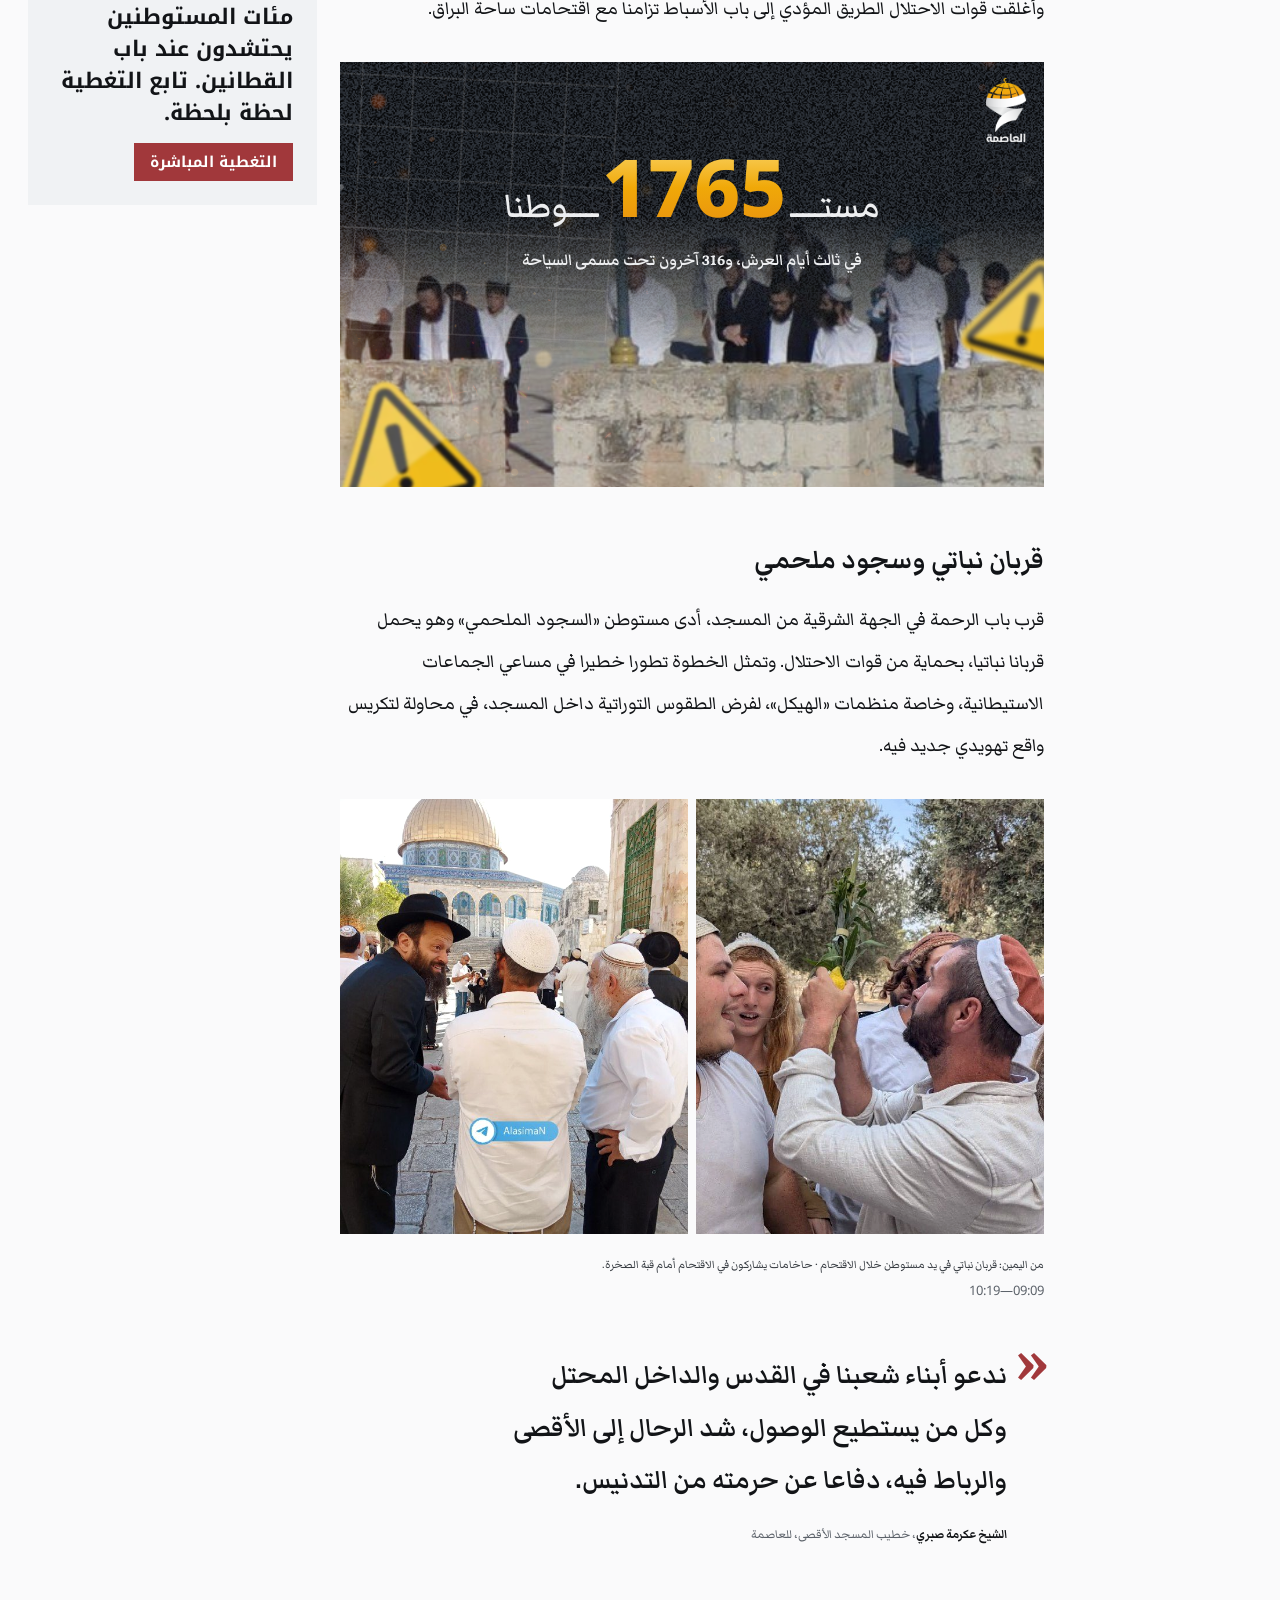
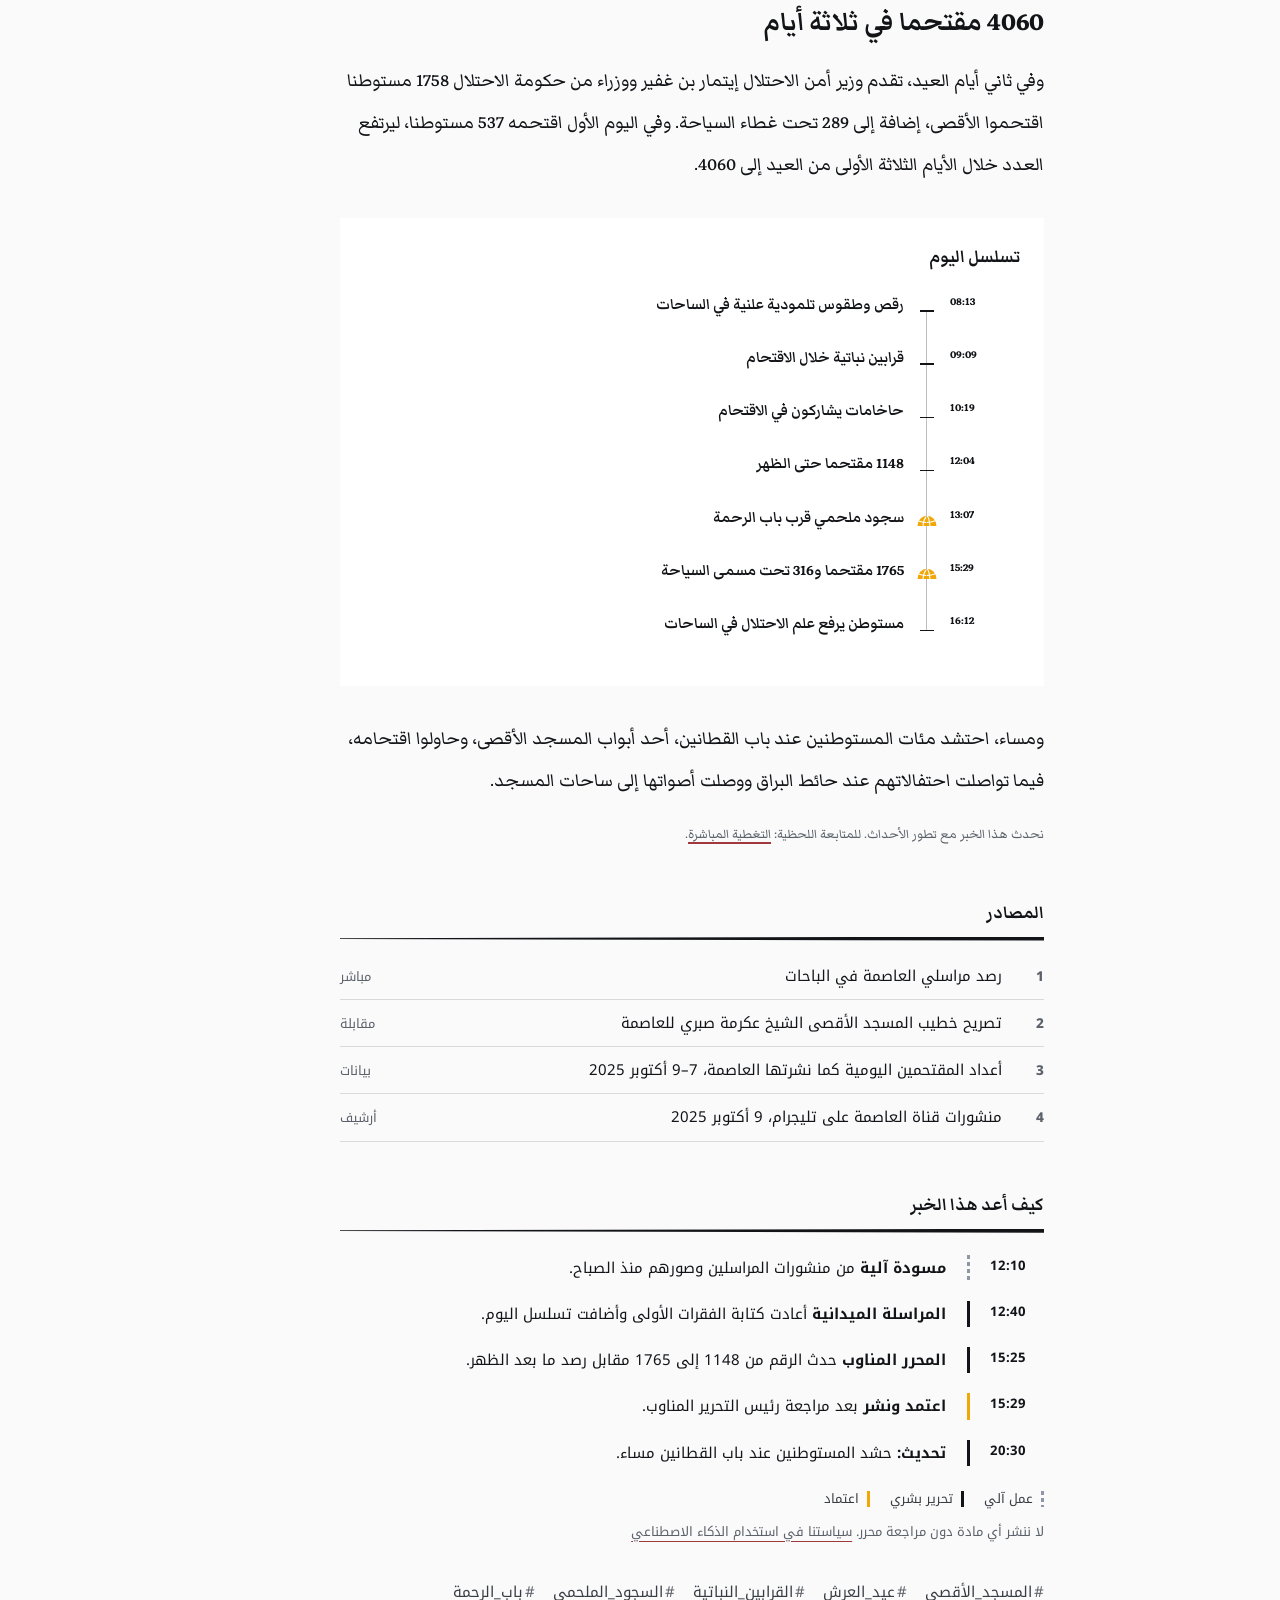
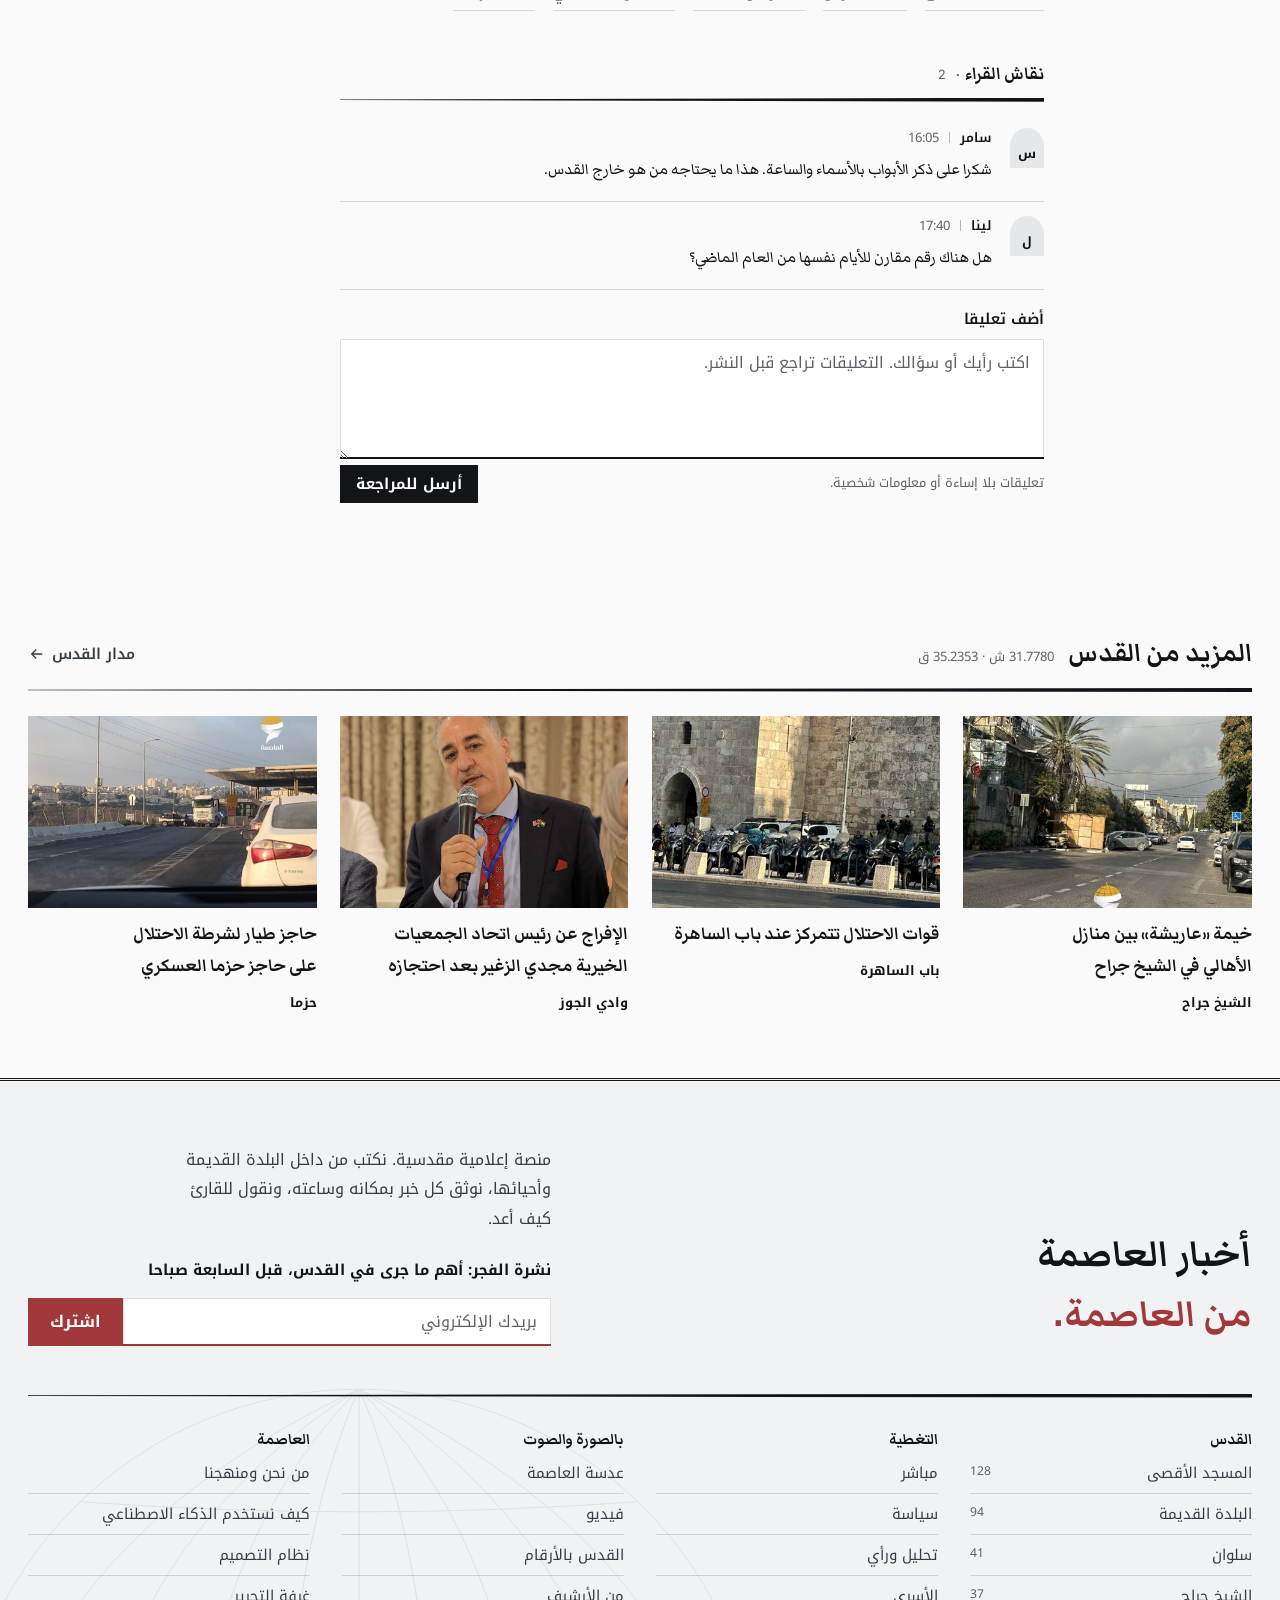
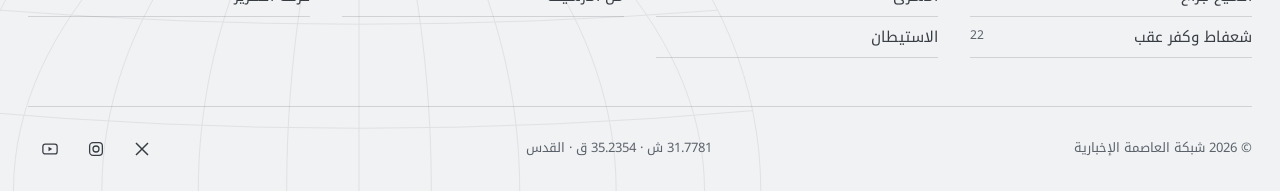
==== commit 3777ecea: "Drop the beige ground for white and cool grey; polish the home page - Palette: white page, cool grey" ====
--- a/article.html
+++ b/article.html
@@ -10,7 +10,7 @@
 <link rel="preconnect" href="https://fonts.gstatic.com" crossorigin>
 <link rel="stylesheet" href="https://fonts.googleapis.com/css2?family=Markazi+Text:wght@400;500;600;700&family=Noto+Kufi+Arabic:wght@400;500;600;700;800&family=JetBrains+Mono:wght@400;600&display=swap">
 <link rel="preload" as="image" href="assets/img/d9-fajr.jpg" fetchpriority="high">
-<link rel="stylesheet" href="assets/css/asima.css?v=27">
+<link rel="stylesheet" href="assets/css/asima.css?v=35">
 <style>
   .progress { position: fixed; top: calc(env(safe-area-inset-top, 0px) + var(--ribbon-h)); inset-inline: 0; height: 3px; z-index: 49; background: transparent; }
   .progress i { display: block; height: 100%; width: 100%; background: var(--accent); transform-origin: right; transform: scaleX(0); }
@@ -295,7 +295,7 @@
 </main>
 
 <footer data-coda></footer>
-<script src="assets/js/asima.js?v=22" defer></script>
+<script src="assets/js/asima.js?v=26" defer></script>
 <script>
   addEventListener('DOMContentLoaded', () => {
     // reading progress — transform only, rAF-throttled
--- a/assets/css/asima.css
+++ b/assets/css/asima.css
@@ -4,44 +4,45 @@
      القبة   the segmented dome: markers, timeline nodes, the lead photo's frame
      الشريط  the paper ribbon that wraps the dome and folds into «ع»: the sash, the fold
      المد   the kashida stretch from the brand's posts: figures live inside words
-   «حبر وأحمر»: newsprint ground, brown-black ink, and the red of the network's own «عاجل» cards for what is urgent.
+   «حبر وأحمر»: a white page, neutral ink, and the red of the network's own «عاجل» cards for what is urgent.
    Gold is only the dome: the logo, dome marks, figures set on photographs, the Haram on the map.
    ========================================================================== */
 
 /* ---------- 1. Tokens ---------- */
 :root {
-  /* Color — «حبر وأحمر»: newsprint, brown-black ink, the network's red; gold for the dome alone */
-  --bg: #F3EEE4;            /* newsprint */
-  --bg-2: #ECE5D8;          /* a deeper sheet: alternate sections */
-  --sheet: #FAF7F0;
-  --sunk: #E5DDCF;
-  --ink: #15110F;
-  --ink-2: #3D3632;
-  --ink-3: #665D56;
-  --rule: rgba(21, 17, 15, .16);
-  --rule-strong: rgba(21, 17, 15, .86);
+  /* Color — «حبر وأحمر»: a white page, neutral ink, the network's red; gold for the dome alone.
+     Cool greys only — no warm paper tint, so photographs and the red carry all the colour. */
+  --bg: #FAFAFB;            /* the page */
+  --bg-2: #F0F2F4;          /* alternate sections: a cool grey band */
+  --sheet: #FFFFFF;         /* raised surfaces */
+  --sunk: #E5E8EB;
+  --ink: #121417;
+  --ink-2: #383D43;
+  --ink-3: #5C626A;
+  --rule: rgba(18, 20, 23, .14);
+  --rule-strong: rgba(18, 20, 23, .86);
   --accent: #A1383B;        /* the red of Al-Asima's own «عاجل» cards */
   --accent-deep: #7C2A2C;
-  --accent-ink: #A1383B;    /* red as text on newsprint (AA) */
+  --accent-ink: #A1383B;    /* red as text on the page (AA) */
   --on-accent: #FFFFFF;
   --dome: #F0A808;          /* the dome: logo, dome marks, figures on photographs */
   --dome-deep: #E8930F;
-  --dome-ink: #8A5B00;      /* the dome's gold as figures on newsprint (large text, AA) */
-  --on-dome: #15110F;
+  --dome-ink: #8A5B00;      /* the dome's gold as figures on the page (large text, AA) */
+  --on-dome: #121417;
   --gold: var(--dome); --gold-deep: var(--dome-deep); --gold-ink: var(--dome-ink); --on-gold: var(--on-dome);   /* v1 names */
   --silver: #8E97A3;        /* the ribbon — machine work */
   --silver-soft: rgba(142, 151, 163, .18);
-  --paper: #FAF7F0;         /* the sash surface */
-  --paper-ink: #15110F;
-  --fold: #7C2A2C;          /* the sash's underside where it folds: red on newsprint */
-  --map-bg: #EEE7D9;        /* the printed map */
+  --paper: #FFFFFF;         /* the sash surface */
+  --paper-ink: #121417;
+  --fold: #7C2A2C;          /* the sash's underside where it folds */
+  --map-bg: #EDEFF1;        /* the printed map */
   --alert: #A1383B;
   --on-alert: #FFFFFF;
   --ok: #2D7A57;
-  --scrim: rgba(21, 17, 15, .6);
-  --shade: linear-gradient(180deg, rgba(21,17,15,0) 32%, rgba(21,17,15,.86) 100%);
-  --night: #15110F;         /* now only behind photographs and video */
-  --night-fg: #F3EEE4;
+  --scrim: rgba(18, 20, 23, .6);
+  --shade: linear-gradient(180deg, rgba(18,20,23,0) 32%, rgba(18,20,23,.86) 100%);
+  --night: #121417;         /* only behind photographs and video */
+  --night-fg: #FAFAFB;
 
   /* Type families */
   --f-display: "Noto Kufi Arabic", "Segoe UI", Tahoma, sans-serif;     /* interface: navigation, labels, data */
@@ -99,28 +100,28 @@
 
 @media (prefers-color-scheme: dark) {
   :root:not([data-theme="light"]) {
-    --bg: #15110F; --bg-2: #100D0B; --sheet: #1E1916; --sunk: #0E0B0A; --night: #0E0B0A; --map-bg: #1E1916;
-    --ink: #F1EBDF; --ink-2: #CFC6B8; --ink-3: #A0968A;
-    --rule: rgba(241, 235, 223, .14); --rule-strong: rgba(241, 235, 223, .8);
-    --accent: #D9585B; --accent-ink: #E88A8C; --accent-deep: #A1383B; --on-accent: #15110F;
+    --bg: #111315; --bg-2: #0B0C0E; --sheet: #1A1D21; --sunk: #08090A; --night: #08090A; --map-bg: #191C1F;
+    --ink: #ECEEF0; --ink-2: #C3C8CE; --ink-3: #969DA6;
+    --rule: rgba(236, 238, 240, .14); --rule-strong: rgba(236, 238, 240, .8);
+    --accent: #D9585B; --accent-ink: #E88A8C; --accent-deep: #A1383B; --on-accent: #111315;
     --dome-ink: #F0A808; --silver: #9AA3AF; --silver-soft: rgba(154, 163, 175, .16);
-    --paper: #1E1916; --paper-ink: #F1EBDF; --fold: #A1383B;
-    --alert: #E0676A; --on-alert: #15110F; --ok: #5CC497; --scrim: rgba(0,0,0,.7);
+    --paper: #1A1D21; --paper-ink: #ECEEF0; --fold: #A1383B;
+    --alert: #E0676A; --on-alert: #111315; --ok: #5CC497; --scrim: rgba(0,0,0,.7);
     color-scheme: dark;
   }
 }
 :root[data-theme="dark"] {
-  --bg: #15110F; --bg-2: #100D0B; --sheet: #1E1916; --sunk: #0E0B0A; --night: #0E0B0A; --map-bg: #1E1916;
-  --ink: #F1EBDF; --ink-2: #CFC6B8; --ink-3: #A0968A;
-  --rule: rgba(241, 235, 223, .14); --rule-strong: rgba(241, 235, 223, .8);
-  --accent: #D9585B; --accent-ink: #E88A8C; --accent-deep: #A1383B; --on-accent: #15110F;
+  --bg: #111315; --bg-2: #0B0C0E; --sheet: #1A1D21; --sunk: #08090A; --night: #08090A; --map-bg: #191C1F;
+  --ink: #ECEEF0; --ink-2: #C3C8CE; --ink-3: #969DA6;
+  --rule: rgba(236, 238, 240, .14); --rule-strong: rgba(236, 238, 240, .8);
+  --accent: #D9585B; --accent-ink: #E88A8C; --accent-deep: #A1383B; --on-accent: #111315;
   --dome-ink: #F0A808; --silver: #9AA3AF; --silver-soft: rgba(154, 163, 175, .16);
-  --paper: #1E1916; --paper-ink: #F1EBDF; --fold: #A1383B;
-  --alert: #E0676A; --on-alert: #15110F; --ok: #5CC497; --scrim: rgba(0,0,0,.7);
+  --paper: #1A1D21; --paper-ink: #ECEEF0; --fold: #A1383B;
+  --alert: #E0676A; --on-alert: #111315; --ok: #5CC497; --scrim: rgba(0,0,0,.7);
   color-scheme: dark;
 }
 
-/* «الطبعة» — sections once set at night are now a deeper sheet of the same paper: rhythm comes from rules, not from black */
+/* «الطبعة» — sections once set at night are now a cool grey band: rhythm comes from rules, not from black */
 .night { --bg: var(--bg-2); background: var(--bg); color: var(--ink); }
 
 /* ---------- 2. Base ---------- */
@@ -394,7 +395,7 @@
 @media (hover: hover) and (pointer: fine) { a:hover .frame img, a.frame:hover img { transform: scale(1.025); filter: saturate(1) contrast(1.04); } }
 .r-4x5 { aspect-ratio: 4 / 5; } .r-4x3 { aspect-ratio: 4 / 3; } .r-3x2 { aspect-ratio: 3 / 2; } .r-1x1 { aspect-ratio: 1; } .r-16x9 { aspect-ratio: 16 / 9; } .r-21x9 { aspect-ratio: 21 / 9; }
 .frame--shade::before { content: ""; position: absolute; inset: 0; z-index: 1; background: var(--shade); pointer-events: none; }
-.frame__over { position: absolute; inset-inline: 0; bottom: 0; z-index: 2; padding: var(--s-5); color: #F2F0EB; --ink: #F2F0EB; --ink-2: rgba(242,240,235,.85); --ink-3: rgba(242,240,235,.72); }
+.frame__over { position: absolute; inset-inline: 0; bottom: 0; z-index: 2; padding: var(--s-5); color: #F4F5F6; --ink: #F4F5F6; --ink-2: rgba(244,245,246,.85); --ink-3: rgba(244,245,246,.72); }
 .frame__badge { position: absolute; z-index: 2; top: 0; inset-inline-start: 0; display: flex; align-items: center; gap: 8px; background: var(--night); color: var(--night-fg); font-size: var(--fs-meta); font-weight: 700; padding: 6px 12px 6px 22px; clip-path: polygon(0 0, 100% 0, 100% 100%, 12px 100%); }
 .frame__badge--gold { background: var(--accent); color: var(--on-accent); }
 .cap { display: flex; flex-wrap: wrap; align-items: baseline; gap: 4px 14px; margin-top: 10px; font-size: var(--fs-meta); color: var(--ink-3); line-height: var(--lh-meta); }
@@ -405,9 +406,10 @@
 @media (hover: hover) and (pointer: fine) { a:hover .play__btn, .play:hover .play__btn { transform: translateY(-3px); } }
 
 /* Cover — image-led story with the headline set inside the photograph */
-.cover { position: relative; display: block; color: #F2F0EB; }
-.cover .frame::before { content: ""; position: absolute; inset: 0; z-index: 1; background: linear-gradient(180deg, rgba(16,18,21,0) 35%, rgba(16,18,21,.88) 100%); }
-.cover__text { position: absolute; inset-inline: 0; bottom: 0; z-index: 2; display: grid; gap: 6px; padding: var(--s-5); --ink: #F2F0EB; --ink-3: rgba(242,240,235,.72); }
+/* report covers: the picture or map above, the headline under it on the page — nothing written over an image */
+.cover { position: relative; display: grid; gap: var(--s-3); align-content: start; color: var(--ink); }
+.cover__text { display: grid; gap: 6px; }
+@media (hover: hover) and (pointer: fine) { .cover:hover .cover__h { text-decoration: underline; text-decoration-color: var(--accent); text-decoration-thickness: 2px; text-underline-offset: 6px; } }
 .cover__h { font-family: var(--f-head); font-size: var(--fs-h3); font-weight: 700; line-height: var(--lh-h3); text-wrap: balance; }
 
 /* ---------- 9. Story units — rules and rhythm, not boxes ---------- */
@@ -624,7 +626,7 @@
 .coda__statement { padding-block: var(--s-8) var(--s-7); display: grid; grid-template-columns: minmax(0, 1.25fr) minmax(0, 1fr); gap: var(--s-7); align-items: end; }
 .coda__statement h2 { font-family: var(--f-head); font-size: clamp(2.1rem, 1.4rem + 1.9vw, 2.9rem); font-weight: 700; line-height: 1.3; }
 .coda__statement h2 em { font-style: normal; color: var(--accent-ink); }
-.coda__statement p { color: var(--ink-2); max-width: 46ch; font-size: var(--fs-ui); line-height: 1.85; }
+.coda__statement p { color: var(--ink-2); max-width: 46ch; font-size: var(--fs-ui); line-height: 1.85; text-wrap: pretty; }
 .coda__index { display: grid; grid-template-columns: repeat(4, minmax(0, 1fr)); gap: var(--s-6); padding-block: var(--s-6) var(--s-7); position: relative; }
 .coda__index::before { content: ""; position: absolute; inset-inline: 0; top: 0; height: 4px; background: var(--ink); clip-path: polygon(0 42%, 100% 0, 100% 100%, 0 58%); }
 .coda__index h4 { font-family: var(--f-display); font-size: var(--fs-small); font-weight: 700; color: var(--ink); margin-bottom: 10px; }
@@ -722,15 +724,15 @@
 /* 19e. Lens — the stage breathes slowly; the contact sheet opens into a viewer */
 .lens__stage img { animation: ken 26s linear infinite alternate; transform-origin: 60% 50%; }
 @keyframes ken { from { transform: scale(1); } to { transform: scale(1.07) translateX(-1.5%); } }
-dialog.viewer { border: 0; padding: 0; margin: auto; width: 100vw; height: 100%; max-width: none; max-height: none; background: #08090B; color: #ECE9E2; overflow: hidden; }
+dialog.viewer { border: 0; padding: 0; margin: auto; width: 100vw; height: 100%; max-width: none; max-height: none; background: #08090B; color: #EDEEF0; overflow: hidden; }
 dialog.viewer::backdrop { background: rgba(8, 9, 11, .97); }
 dialog.viewer[open] { display: grid; grid-template-rows: auto minmax(0, 1fr) auto; }
-.viewer__bar { display: flex; justify-content: space-between; align-items: center; gap: 12px; padding: 12px var(--gutter); font-size: var(--fs-small); color: #C2BFB7; }
-.viewer__bar b { color: #ECE9E2; font-weight: 700; }
+.viewer__bar { display: flex; justify-content: space-between; align-items: center; gap: 12px; padding: 12px var(--gutter); font-size: var(--fs-small); color: #C3C7CC; }
+.viewer__bar b { color: #EDEEF0; font-weight: 700; }
 .viewer__stage { position: relative; display: grid; place-items: center; min-height: 0; padding-inline: clamp(56px, 7vw, 96px); touch-action: pan-y; }
 .viewer__stage img { position: absolute; inset: 0; margin: auto; max-width: calc(100% - 2 * clamp(56px, 7vw, 96px)); max-height: calc(100% - 8px); width: auto; height: auto; object-fit: contain; view-transition-name: lens-photo; transition: opacity 200ms ease, filter 200ms ease; }
 .viewer__stage img.is-swapping { opacity: .55; filter: blur(3px); }
-.viewer__nav { position: absolute; top: 50%; width: 52px; height: 52px; display: grid; place-items: center; transform: translateY(-50%); background: rgba(236,233,226,.08); border: 0; color: #ECE9E2; transition: background var(--d-2) ease, transform 160ms var(--ease); }
+.viewer__nav { position: absolute; top: 50%; width: 52px; height: 52px; display: grid; place-items: center; transform: translateY(-50%); background: rgba(237,238,240,.08); border: 0; color: #EDEEF0; transition: background var(--d-2) ease, transform 160ms var(--ease); }
 .viewer__nav:active { transform: translateY(-50%) scale(.97); }
 .viewer__nav svg { width: 22px; height: 22px; }
 .viewer__nav--next { inset-inline-end: clamp(8px, 2vw, 24px); }
@@ -738,17 +740,17 @@
 .viewer__nav--prev svg { transform: scaleX(-1); }
 .viewer__cap { display: grid; gap: 4px; padding: 14px var(--gutter) calc(18px + env(safe-area-inset-bottom, 0px)); max-width: 80ch; }
 .viewer__cap time { color: var(--dome); font-weight: 800; font-variant-numeric: tabular-nums; }
-.viewer__cap p { font-size: var(--fs-ui); line-height: 1.8; color: #ECE9E2; }
-.viewer__cap a { color: #ECE9E2; text-decoration: underline; text-decoration-color: var(--accent); text-underline-offset: 6px; font-weight: 700; font-size: var(--fs-small); justify-self: start; }
+.viewer__cap p { font-size: var(--fs-ui); line-height: 1.8; color: #EDEEF0; }
+.viewer__cap a { color: #EDEEF0; text-decoration: underline; text-decoration-color: var(--accent); text-underline-offset: 6px; font-weight: 700; font-size: var(--fs-small); justify-self: start; }
 .viewer__strip { display: flex; gap: 6px; justify-content: center; padding-bottom: 6px; }
-.viewer__strip button { width: 34px; height: 4px; border: 0; padding: 0; background: rgba(236,233,226,.25); transition: background var(--d-2) ease; }
+.viewer__strip button { width: 34px; height: 4px; border: 0; padding: 0; background: rgba(237,238,240,.25); transition: background var(--d-2) ease; }
 .viewer__strip button[aria-current="true"] { background: var(--dome); }
-@media (hover: hover) and (pointer: fine) { .viewer__nav:hover { background: rgba(236,233,226,.16); } }
+@media (hover: hover) and (pointer: fine) { .viewer__nav:hover { background: rgba(237,238,240,.16); } }
 ::view-transition-group(lens-photo) { animation-duration: 420ms; animation-timing-function: var(--ease-in-out); }
 
 /* 19f. Ribbon on scroll — on phones it steps aside while reading down and returns on the way up */
 .ribbon { transition: transform 260ms var(--ease), box-shadow 260ms ease; }
-.ribbon.is-scrolled { box-shadow: 0 12px 24px -20px rgba(21,17,15,.5); }
+.ribbon.is-scrolled { box-shadow: 0 12px 24px -20px rgba(18,20,23,.5); }
 @media (max-width: 860px) { .ribbon.is-away { transform: translateY(-100%); } }
 
 /* 19g. Between pages — the ribbon holds still, the page beneath turns like a sheet */
@@ -786,7 +788,8 @@
 /* ---------- 20. «مدار القدس» — the orbit map, printed ----------
    Real geometry, metres around the Dome, set like a newspaper map: ink lines on paper, the Haram and the Dome in gold,
    today's activity and the incursion route in red. */
-.omap { --m-ink: var(--ink); --m-halo: var(--map-bg); --m-green: #6B7B3E; --m-water: #4E7A93;
+.omap, .locator { --m-ink: var(--ink); --m-halo: var(--map-bg); --m-green: #6B7B3E; --m-water: #4E7A93; }
+.omap {
   position: relative; aspect-ratio: 5 / 6; max-height: 86vh; width: 100%; background: var(--map-bg); overflow: hidden; isolation: isolate; contain: layout paint; color: var(--m-ink); box-shadow: inset 0 0 0 1px var(--rule-strong); }
 .omap__svg { position: absolute; inset: 0; width: 100%; height: 100%; display: block; }
 .omap__grat line { stroke: color-mix(in srgb, var(--m-ink) 7%, transparent); stroke-width: 1; vector-effect: non-scaling-stroke; }
@@ -798,22 +801,22 @@
 .omap__dome { fill: var(--dome); }
 .omap__qibli { fill: color-mix(in srgb, var(--m-ink) 45%, transparent); }
 /* the printed base: built-up land as a tint, green and cemeteries, dashed wadis, streets by class with cased main roads */
-.omap__base path { fill: none; stroke-linejoin: round; stroke-linecap: round; vector-effect: non-scaling-stroke; }
-.omap__base .b-built { fill: color-mix(in srgb, var(--m-ink) 6%, transparent); }
-.omap__base .b-green { fill: color-mix(in srgb, var(--m-green) 24%, transparent); }
-.omap__base .b-cem { fill: color-mix(in srgb, var(--m-green) 13%, transparent); stroke: color-mix(in srgb, var(--m-ink) 30%, transparent); stroke-width: .7; stroke-dasharray: 1 2.5; }
-.omap__base .b-water { stroke: color-mix(in srgb, var(--m-water) 75%, transparent); stroke-width: 1; stroke-dasharray: 6 3; }
-.omap__base .b-street { stroke: color-mix(in srgb, var(--m-ink) 15%, transparent); stroke-width: .6; }
-.omap__base .b-tertiary { stroke: color-mix(in srgb, var(--m-ink) 30%, transparent); stroke-width: .9; }
-.omap__base .b-primary-case { stroke: color-mix(in srgb, var(--m-ink) 45%, transparent); stroke-width: 3.2; }
-.omap__base .b-primary { stroke: var(--map-bg); stroke-width: 1.7; }
-.omap__base .b-major-case { stroke: color-mix(in srgb, var(--m-ink) 60%, transparent); stroke-width: 4.4; }
-.omap__base .b-major { stroke: var(--sheet); stroke-width: 2.5; }
-.omap__base .b-alley { stroke: color-mix(in srgb, var(--m-ink) 32%, transparent); stroke-width: .8; opacity: 0; transition: opacity 500ms ease; }
+.omap__base path, .loc__base use { fill: none; stroke-linejoin: round; stroke-linecap: round; vector-effect: non-scaling-stroke; }
+:is(.omap__base, .loc__base) .b-built { fill: color-mix(in srgb, var(--m-ink) 6%, transparent); }
+:is(.omap__base, .loc__base) .b-green { fill: color-mix(in srgb, var(--m-green) 24%, transparent); }
+:is(.omap__base, .loc__base) .b-cem { fill: color-mix(in srgb, var(--m-green) 13%, transparent); stroke: color-mix(in srgb, var(--m-ink) 30%, transparent); stroke-width: .7; stroke-dasharray: 1 2.5; }
+:is(.omap__base, .loc__base) .b-water { stroke: color-mix(in srgb, var(--m-water) 75%, transparent); stroke-width: 1; stroke-dasharray: 6 3; }
+:is(.omap__base, .loc__base) .b-street { stroke: color-mix(in srgb, var(--m-ink) 15%, transparent); stroke-width: .6; }
+:is(.omap__base, .loc__base) .b-tertiary { stroke: color-mix(in srgb, var(--m-ink) 30%, transparent); stroke-width: .9; }
+:is(.omap__base, .loc__base) .b-primary-case { stroke: color-mix(in srgb, var(--m-ink) 45%, transparent); stroke-width: 3.2; }
+:is(.omap__base, .loc__base) .b-primary { stroke: var(--map-bg); stroke-width: 1.7; }
+:is(.omap__base, .loc__base) .b-major-case { stroke: color-mix(in srgb, var(--m-ink) 60%, transparent); stroke-width: 4.4; }
+:is(.omap__base, .loc__base) .b-major { stroke: var(--sheet); stroke-width: 2.5; }
+:is(.omap__base, .loc__base) .b-alley { stroke: color-mix(in srgb, var(--m-ink) 32%, transparent); stroke-width: .8; opacity: 0; transition: opacity 500ms ease; }
 .omap:is([data-view="old"], [data-view="aqsa"]) .omap__base .b-alley { opacity: 1; }
 /* the separation wall: a heavy rule with a comb, the way printed maps draw a barrier */
-.omap__base .b-barrier { stroke: var(--m-ink); stroke-width: 2.2; }
-.omap__base .b-barrier-ticks { stroke: var(--m-ink); stroke-width: 7; stroke-dasharray: 1.5 6; stroke-linecap: butt; }
+:is(.omap__base, .loc__base) .b-barrier { stroke: var(--m-ink); stroke-width: 2.2; }
+:is(.omap__base, .loc__base) .b-barrier-ticks { stroke: var(--m-ink); stroke-width: 7; stroke-dasharray: 1.5 6; stroke-linecap: butt; }
 .omap.js-draw .omap__base { opacity: 0; transition: opacity 900ms ease; }
 .omap.js-draw.is-drawn .omap__base { opacity: 1; }
 .omap__routeg { opacity: 0; transition: opacity 400ms ease; }
@@ -837,12 +840,12 @@
 .omap__lbl { translate: -50% -50%; }
 .omap__lbl.is-quarter { font-size: 13px; font-weight: 600; color: color-mix(in srgb, var(--m-ink) 48%, transparent); }
 .omap__lbl.is-monument { font-size: 12.5px; font-weight: 700; color: var(--dome-ink); text-shadow: 0 0 6px var(--m-halo), 0 0 2px var(--m-halo); }
-.omap__lbl.is-ring { font-size: 12px; font-weight: 600; color: var(--ink-3); background: var(--m-halo); padding: 0 4px; }
+.omap__lbl.is-ring { font-size: 12.5px; font-weight: 600; color: var(--ink-3); background: var(--m-halo); padding: 0 4px; }
 .omap__lbl:is(.is-hood, .is-town, .is-peak, .is-region, .is-checkpoint) { text-shadow: 0 0 6px var(--m-halo), 0 0 3px var(--m-halo), 0 0 2px var(--m-halo); }
 .omap__lbl.is-hood { font-size: 12.5px; font-weight: 600; color: color-mix(in srgb, var(--m-ink) 62%, var(--map-bg)); }
 .omap__lbl.is-town { font-size: 13px; font-weight: 700; color: color-mix(in srgb, var(--m-ink) 66%, var(--map-bg)); }
 .omap__lbl.is-region { font-size: 18px; font-weight: 700; color: color-mix(in srgb, var(--m-ink) 50%, var(--map-bg)); }
-.omap__lbl.is-peak { font-size: 12px; font-weight: 600; color: color-mix(in srgb, var(--m-ink) 66%, var(--map-bg)); }
+.omap__lbl.is-peak { font-size: 12.5px; font-weight: 600; color: color-mix(in srgb, var(--m-ink) 66%, var(--map-bg)); }
 .omap__lbl.is-peak::before { content: "▲"; font-size: 8px; margin-inline-end: 4px; vertical-align: 1px; }
 .omap__lbl.is-checkpoint { font-size: 11.5px; font-weight: 700; color: var(--m-ink); display: inline-flex; align-items: center; gap: 5px; translate: -9px -50%; }
 .omap__lbl.is-checkpoint::before { content: ""; width: 9px; height: 9px; background: var(--m-ink); outline: 2px solid var(--m-halo); order: 2; }
@@ -861,6 +864,22 @@
 .omap__pin span { position: absolute; top: 0; left: calc(var(--s, 24px) / 2 + 8px); translate: 0 -50%; white-space: nowrap; font-size: 13.5px; font-weight: 700; color: var(--m-ink); text-shadow: 0 0 8px var(--m-halo), 0 0 3px var(--m-halo), 0 0 2px var(--m-halo); }
 .omap__pin.is-edge i { scale: .8; }
 .omap__pin.is-edge span::after { content: " · " attr(data-dist); font-weight: 500; color: color-mix(in srgb, var(--m-ink) 62%, transparent); }
+/* beyond the frame: one strip along the top, each place with its bearing, count and distance */
+.omap__off { position: absolute; z-index: 4; inset-inline: 0; top: 0; display: flex; flex-wrap: wrap; align-items: center; gap: 2px 16px; padding: 6px 12px; background: color-mix(in srgb, var(--sheet) 94%, transparent); box-shadow: 0 1px 0 var(--rule-strong); font-family: var(--f-display); }
+.omap__off-lead { font-size: 12px; font-weight: 700; color: var(--ink-3); }
+.omap__off .omap__pin { position: relative; width: auto; height: auto; min-height: 34px; display: inline-flex; align-items: center; gap: 7px; }
+.omap__off .omap__pin::before { content: ""; flex: none; width: 0; height: 0; border-inline: 4px solid transparent; border-bottom: 9px solid var(--accent); rotate: var(--bearing, 0deg); }
+.omap__off .omap__pin i { position: relative; left: auto; top: auto; translate: none; scale: 1; width: 24px; height: 24px; font-size: 11px; }
+.omap__off .omap__pin span { position: static; translate: none; font-size: 13px; text-shadow: none; }
+.omap__off .omap__pin:hover i, .omap__off .omap__pin.is-active i { scale: 1.1; }
+.omap.has-off .omap__north { top: calc(var(--off-h, 46px) + 10px); }
+/* a phone-width map keeps the strip to one line: the arrows say «beyond», the card gives the distance */
+.omap { container: omap / inline-size; }
+@container omap (max-width: 520px) {
+  .omap__off-lead { display: none; }
+  .omap__off { gap: 2px 12px; padding-block: 4px; }
+  .omap__off .omap__pin span::after { content: none; }
+}
 .omap__pin:hover i, .omap__pin:focus-visible i, .omap__pin.is-active i { scale: 1.12; }
 .omap__pin:focus-visible { outline: none; }
 .omap__pin:focus-visible i { outline: 2px solid var(--accent); outline-offset: 3px; }
@@ -891,10 +910,10 @@
 .omap__north { position: absolute; top: 12px; left: 12px; display: grid; justify-items: center; gap: 2px; font-size: 12px; font-weight: 800; color: var(--m-ink); }
 .omap__north i { width: 0; height: 0; border-inline: 5px solid transparent; border-bottom: 14px solid var(--accent); order: -1; }
 .omap__scale { position: absolute; bottom: 30px; left: 12px; display: grid; gap: 4px; font-size: 12px; font-weight: 700; color: var(--m-ink); }
-.omap__scale i { display: block; height: 6px; border: 1.5px solid var(--m-ink); border-top: 0; transition: width 200ms ease; }
+.omap__scale i { display: block; height: 6px; border: 1.5px solid var(--m-ink); border-top: 0; }
 
 /* the card — a cutting that grows from the place it belongs to */
-.omap__card { position: absolute; left: 0; top: 0; z-index: 5; width: max-content; max-width: min(280px, 80%); display: grid; gap: 4px; padding: 12px 14px; background: var(--sheet); color: var(--ink); border-top: 3px solid var(--accent); box-shadow: 0 0 0 1px var(--rule), 0 16px 34px -14px rgba(21,17,15,.45); pointer-events: auto; }
+.omap__card { position: absolute; left: 0; top: 0; z-index: 5; width: max-content; max-width: min(280px, 80%); display: grid; gap: 4px; padding: 12px 14px; background: var(--sheet); color: var(--ink); border-top: 3px solid var(--accent); box-shadow: 0 0 0 1px var(--rule), 0 16px 34px -14px rgba(18,20,23,.45); pointer-events: auto; }
 .omap__card.is-in { animation: card-in 200ms var(--ease); }
 @keyframes card-in { from { opacity: 0; scale: .96; } }
 .omap__card b { font-family: var(--f-head); font-size: 19px; font-weight: 700; line-height: 1.35; }
@@ -969,7 +988,7 @@
    Every image here comes from the designer's two PSDs in «ثيم العاصمة» (see index.html#assets). */
 
 /* the cell: a dark panel lit through the bars; the prisoner printed on paper; the archive on film */
-.captive { --ink: #ECE9E2; --ink-2: rgba(236,233,226,.82); --ink-3: rgba(236,233,226,.66); --gold-ink: var(--gold); --rule: rgba(236,233,226,.16);
+.captive { --ink: #EDEEF0; --ink-2: rgba(237,238,240,.82); --ink-3: rgba(237,238,240,.66); --gold-ink: var(--gold); --rule: rgba(237,238,240,.16);
   position: relative; isolation: isolate; overflow: hidden; display: grid; grid-template-columns: minmax(0, 7fr) minmax(0, 5fr); grid-template-areas: "text print" "film print";
   min-height: clamp(520px, 44vw, 620px); background: #120E0A; color: var(--ink); }
 .captive__cell { position: absolute; inset: 0; z-index: -3; width: 100%; height: 100%; object-fit: cover; object-position: 56% 30%; filter: sepia(.32) saturate(1.15) brightness(.92); }
@@ -984,7 +1003,7 @@
 .captive__text { grid-area: text; align-self: start; display: grid; gap: var(--s-4); max-width: 36rem; padding: 148px clamp(24px, 4vw, 56px) var(--s-5); }
 .captive__count { font-size: clamp(1.7rem, 1.05rem + 2.1vw, 2.75rem); color: var(--ink); }
 .captive__count .madd__fig { color: var(--gold); }
-.captive h3 { font-size: clamp(1.6rem, 1.15rem + 1.5vw, 2.5rem); font-weight: 800; line-height: 1.45; color: #F2F0EB; }
+.captive h3 { font-size: clamp(1.6rem, 1.15rem + 1.5vw, 2.5rem); font-weight: 800; line-height: 1.45; color: #F4F5F6; }
 .captive h3 .hl-u { font-size: .74em; font-weight: 700; }
 .captive h3 a { color: inherit; }
 .captive h3 b { display: block; color: var(--gold); font-weight: 800; }
@@ -995,7 +1014,7 @@
 .captive__print img { display: block; width: 100%; height: auto; aspect-ratio: 4 / 5; object-fit: cover; object-position: 50% 26%; }
 .captive__film { grid-area: film; align-self: end; display: grid; gap: 8px; justify-items: start; padding: 0 clamp(24px, 4vw, 56px) clamp(28px, 3vw, 40px); rotate: -2deg; }
 .film { display: flex; gap: 8px; padding: 20px 10px; background-color: #0B0907; box-shadow: 0 16px 26px -14px rgba(0,0,0,.8);
-  background-image: repeating-linear-gradient(90deg, rgba(236,233,226,.78) 0 9px, transparent 9px 19px), repeating-linear-gradient(90deg, rgba(236,233,226,.78) 0 9px, transparent 9px 19px);
+  background-image: repeating-linear-gradient(90deg, rgba(237,238,240,.78) 0 9px, transparent 9px 19px), repeating-linear-gradient(90deg, rgba(237,238,240,.78) 0 9px, transparent 9px 19px);
   background-size: 100% 6px; background-position: 0 7px, 0 calc(100% - 7px); background-repeat: no-repeat; }
 .film img { display: block; width: clamp(78px, 8vw, 108px); height: auto; aspect-ratio: 3 / 4; object-fit: cover; object-position: 50% 22%; filter: grayscale(.45) contrast(1.06); transition: filter 200ms ease; }
 @media (hover: hover) and (pointer: fine) { .film img:hover { filter: none; } }
@@ -1019,7 +1038,7 @@
 }
 
 /* the count post on the web: the stretched word, the gold number, the alert signs at the edges */
-.count-card { --ink: #ECE9E2; --ink-2: #D9D5CC; --gold-ink: var(--gold);
+.count-card { --ink: #EDEEF0; --ink-2: #D2D6DB; --gold-ink: var(--gold);
   position: relative; isolation: isolate; overflow: hidden; display: grid; place-items: center; margin-block: var(--s-6); padding: clamp(64px, 8vw, 92px) clamp(20px, 4vw, 48px) clamp(150px, 18vw, 210px); background: #0E1013 url(../img/noise.webp) 0 0 / 256px; background-blend-mode: soft-light; color: var(--ink); text-align: center; }
 .count-card__photo { position: absolute; inset: auto 0 0; z-index: -3; width: 100%; height: 64%; object-fit: cover; object-position: 50% 64%; filter: saturate(.85) brightness(.9);
   -webkit-mask-image: linear-gradient(180deg, transparent 0%, #000 52%); mask-image: linear-gradient(180deg, transparent 0%, #000 52%); }
@@ -1035,7 +1054,7 @@
 
 /* the locator tile, printed like the map */
 .locator .loc__bg { fill: var(--map-bg); }
-.locator .loc__ring { fill: none; stroke: color-mix(in srgb, var(--ink) 26%, transparent); stroke-width: 1; stroke-dasharray: 3 5; }
+.locator .loc__ring { fill: none; stroke: color-mix(in srgb, var(--ink) 58%, transparent); stroke-width: 1.1; stroke-dasharray: 6 4; }
 .locator .loc__orbit { fill: none; stroke: color-mix(in srgb, var(--accent) 60%, transparent); stroke-width: 1; stroke-dasharray: 3 5; }
 .locator .loc__wall { fill: color-mix(in srgb, var(--ink) 5%, transparent); stroke: color-mix(in srgb, var(--ink) 70%, transparent); stroke-width: 1.2; }
 .locator .loc__haram { fill: rgba(240,168,8,.26); stroke: var(--dome-deep); stroke-width: 1; }
@@ -1045,3 +1064,19 @@
 .locator .loc__label { fill: var(--ink); font-family: var(--f-display); font-weight: 700; }
 .locator .loc__label--ltr { direction: ltr; }
 .locator svg * { vector-effect: non-scaling-stroke; }
+
+/* 22. Slider — a scroll-snap row with its own controls: arrows, a count and a progress rule instead of a scrollbar */
+.slider-ctl { display: flex; align-items: center; gap: 12px; margin-top: var(--s-4); }
+.slider-ctl__btn { width: 44px; height: 44px; display: grid; place-items: center; flex: none; border: 0; background: none; color: var(--ink); box-shadow: inset 0 0 0 1px var(--rule-strong); cursor: pointer; transition: background var(--d-2) ease, color var(--d-2) ease, opacity var(--d-2) ease; }
+.slider-ctl__btn svg { width: 20px; height: 20px; }
+.slider-ctl__btn[data-dir="-1"] svg { transform: scaleX(-1); }
+.slider-ctl__btn:disabled { opacity: .3; cursor: default; }
+.slider-ctl__btn:active:not(:disabled) { transform: scale(.96); }
+@media (hover: hover) and (pointer: fine) { .slider-ctl__btn:hover:not(:disabled) { background: var(--ink); color: var(--bg); } }
+.slider-ctl__btn:focus-visible { outline: 2px solid var(--accent); outline-offset: 2px; }
+.slider-ctl__track { flex: 1; min-width: 0; height: 2px; background: var(--rule); position: relative; overflow: hidden; }
+/* the bar spans the track and is scaled from its reading start, so it animates on the compositor, not through layout */
+.slider-ctl__track i { position: absolute; inset-block: 0; inset-inline-start: 0; width: 100%; transform-origin: right; scale: var(--w, .5) 1; translate: var(--x, 0) 0; background: var(--accent); transition: translate 300ms var(--ease), scale 300ms var(--ease); }
+.slider-ctl__count { font-size: var(--fs-meta); font-weight: 700; color: var(--ink-3); font-variant-numeric: tabular-nums; white-space: nowrap; }
+@media (prefers-reduced-motion: reduce) { [data-slider] { scroll-behavior: auto; } .slider-ctl__track i { transition: none; } }
+
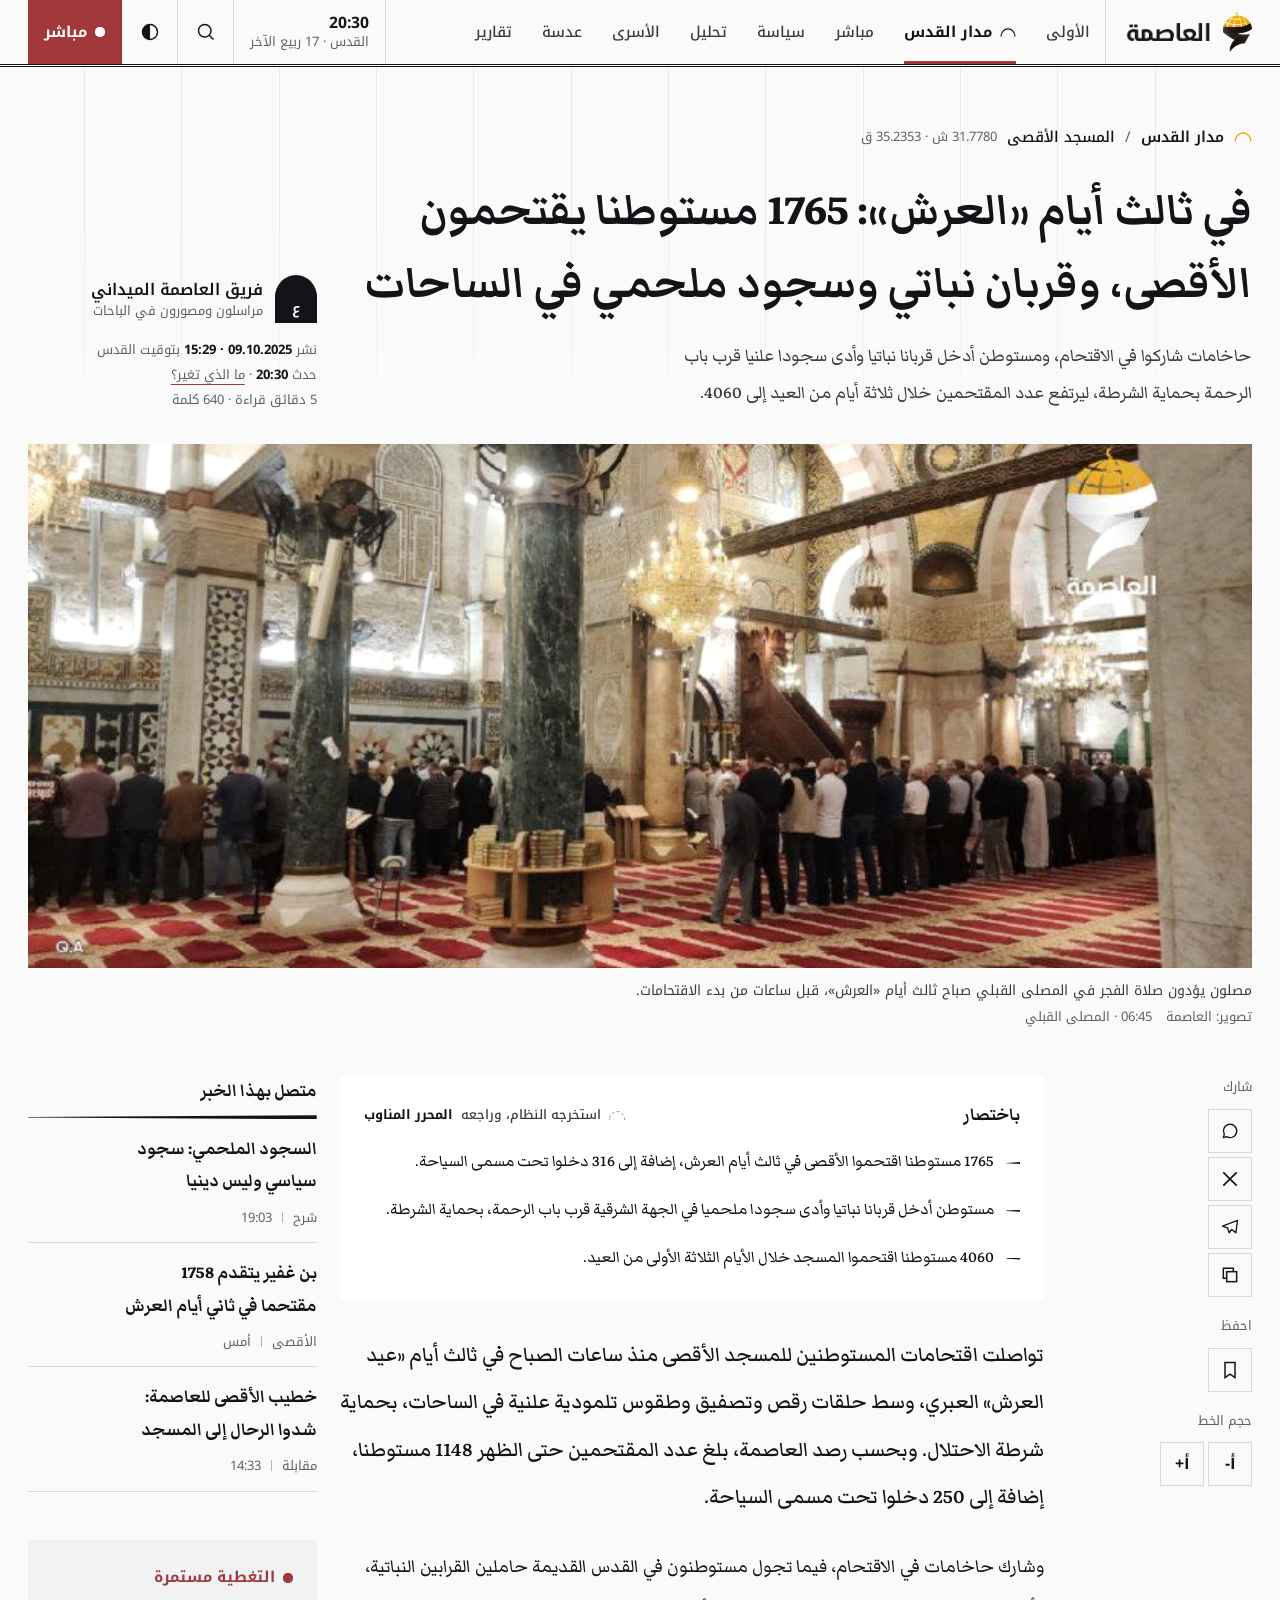
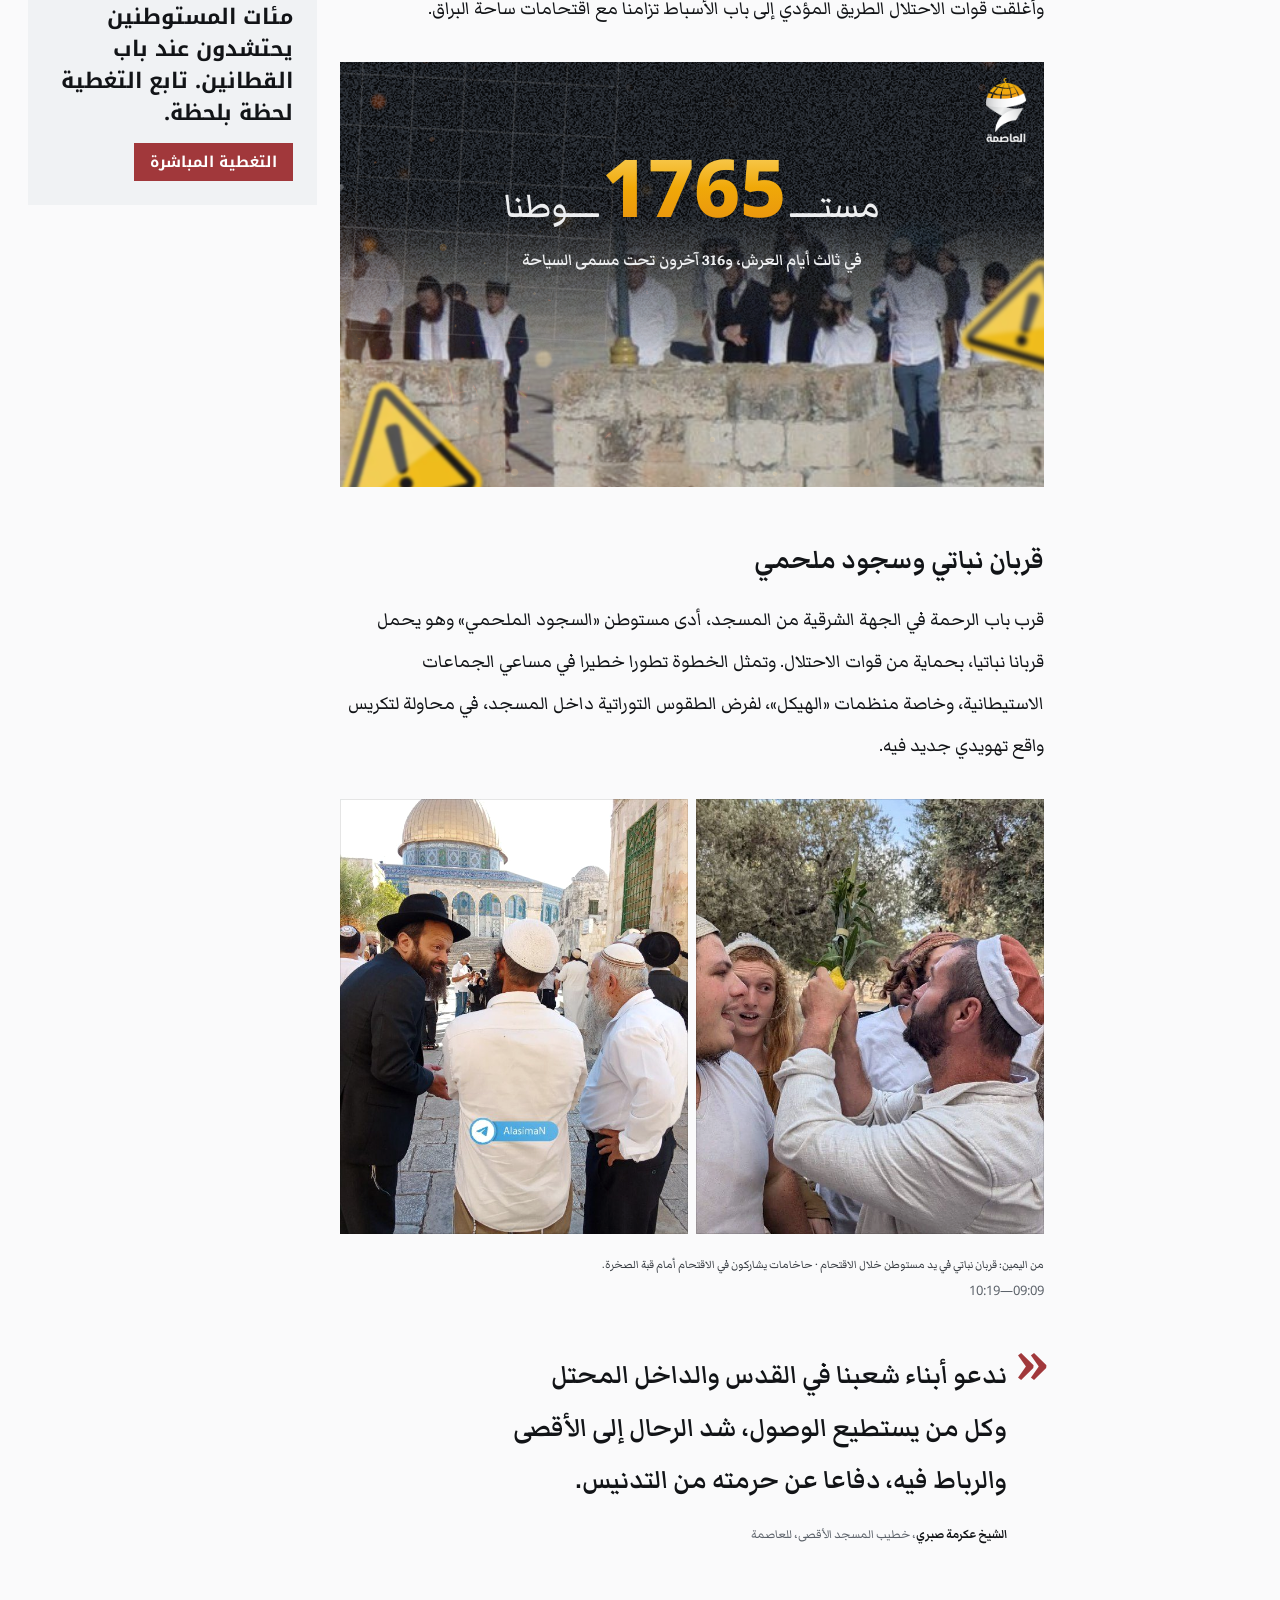
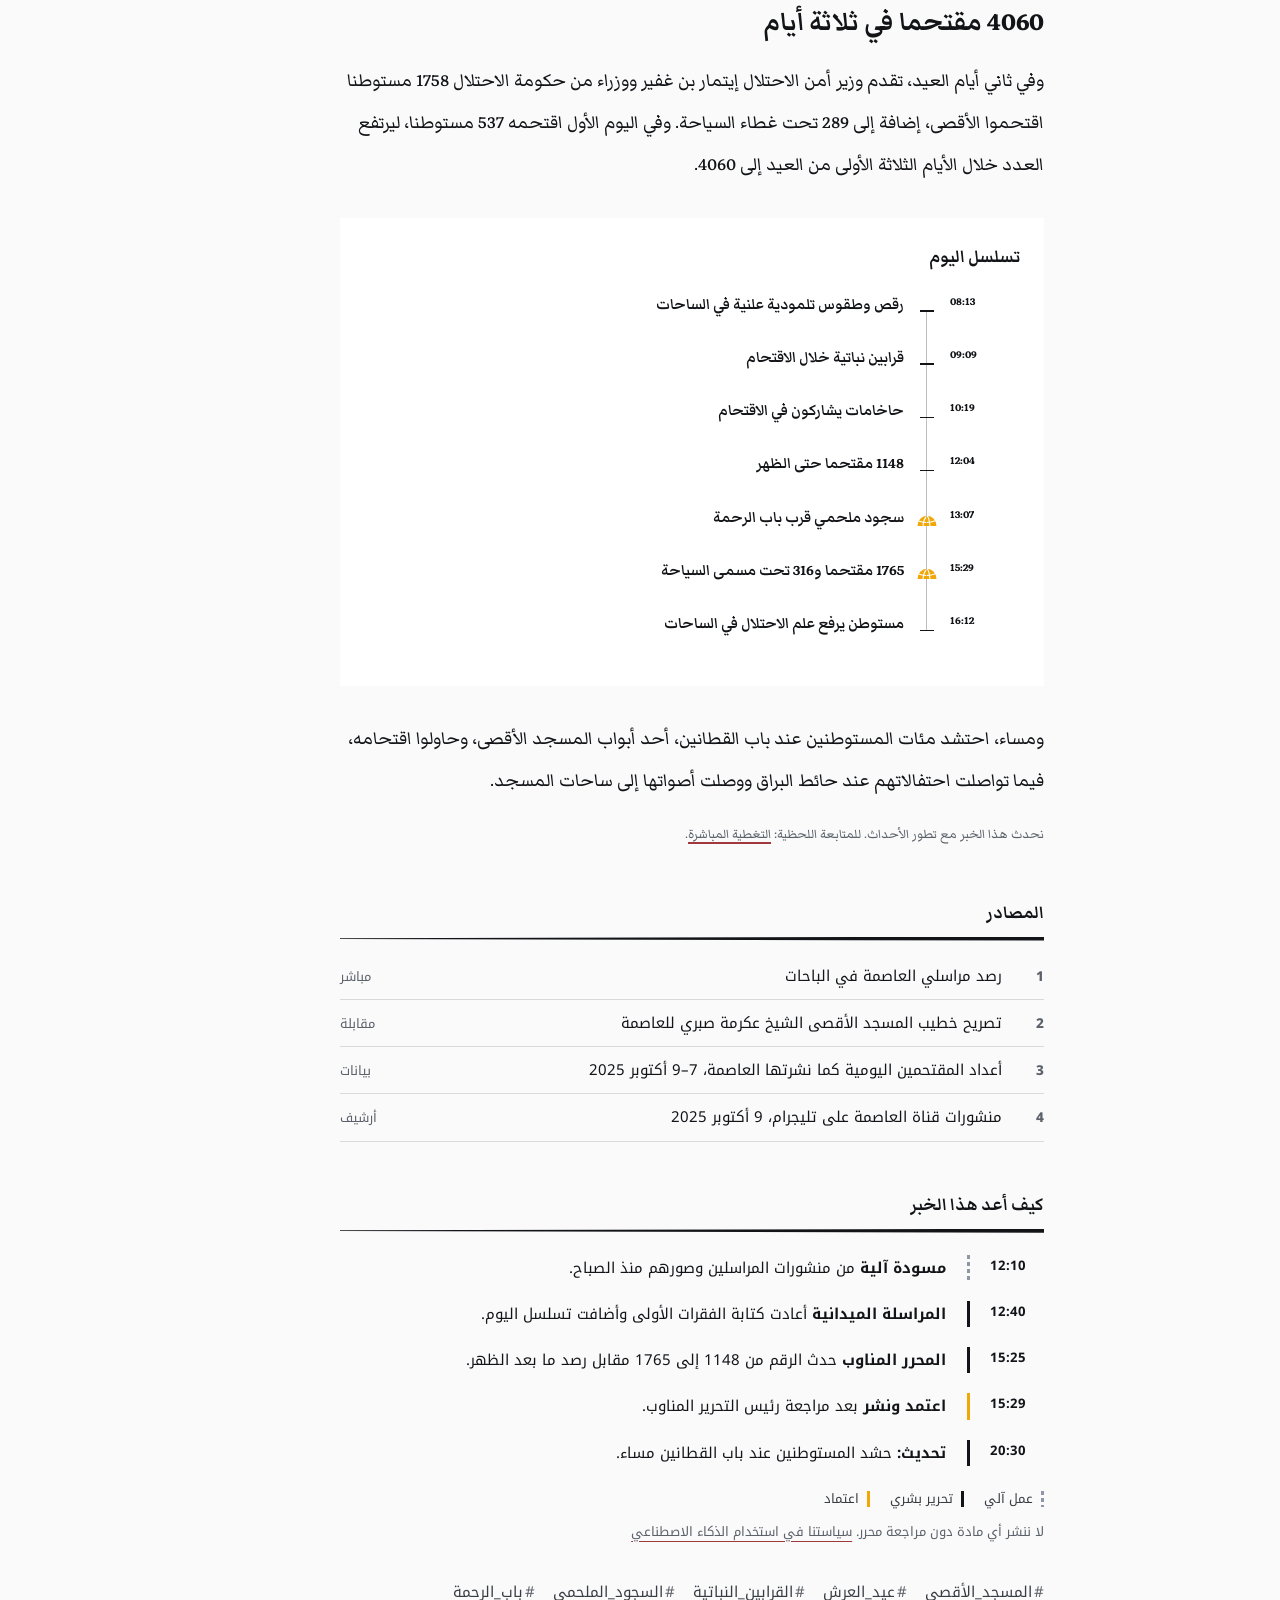
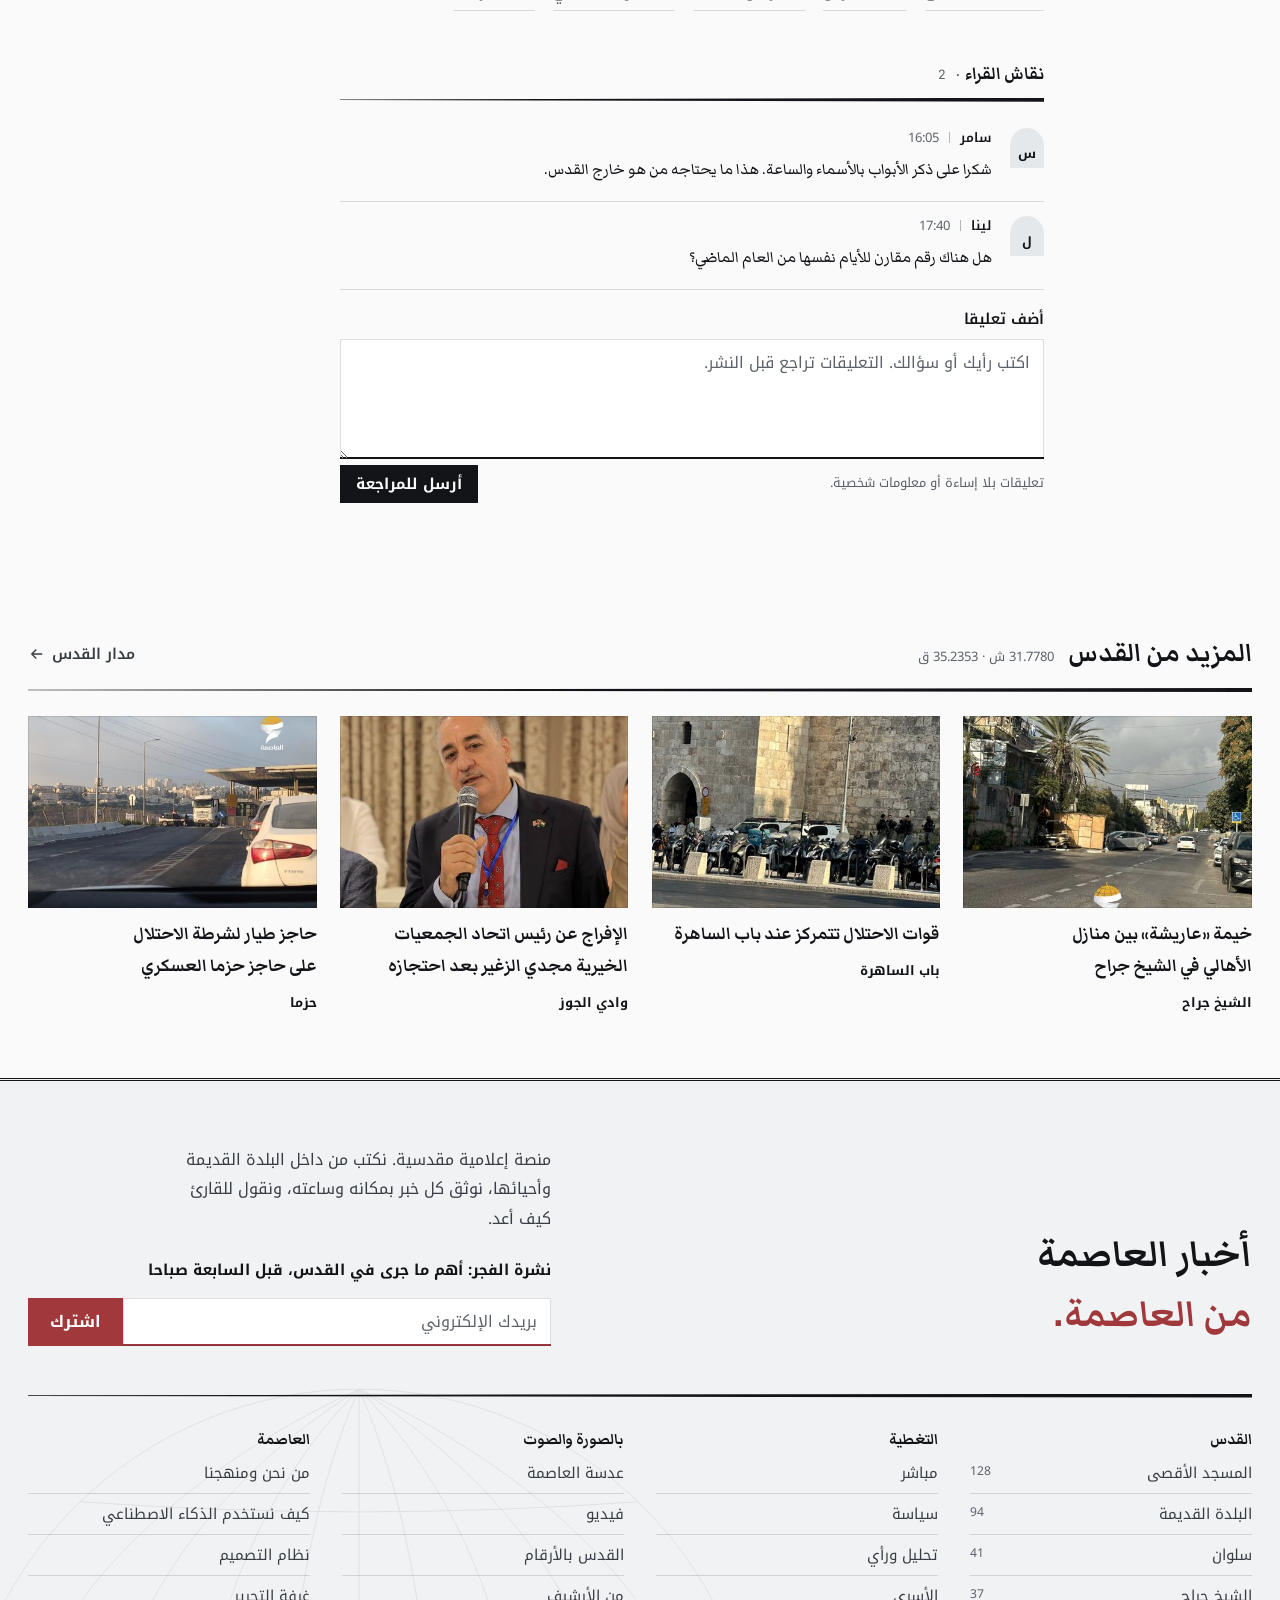
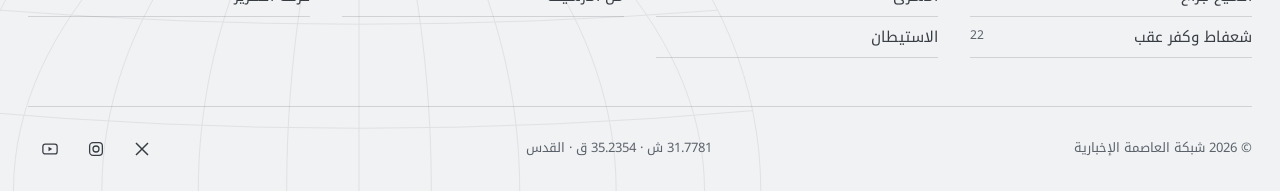
==== commit 6b6daf5c: "Second design review: focus, contrast, reflow and off-map locators - Accessibility: name-less image " ====
--- a/article.html
+++ b/article.html
@@ -10,7 +10,7 @@
 <link rel="preconnect" href="https://fonts.gstatic.com" crossorigin>
 <link rel="stylesheet" href="https://fonts.googleapis.com/css2?family=Markazi+Text:wght@400;500;600;700&family=Noto+Kufi+Arabic:wght@400;500;600;700;800&family=JetBrains+Mono:wght@400;600&display=swap">
 <link rel="preload" as="image" href="assets/img/d9-fajr.jpg" fetchpriority="high">
-<link rel="stylesheet" href="assets/css/asima.css?v=35">
+<link rel="stylesheet" href="assets/css/asima.css?v=39">
 <style>
   .progress { position: fixed; top: calc(env(safe-area-inset-top, 0px) + var(--ribbon-h)); inset-inline: 0; height: 3px; z-index: 49; background: transparent; }
   .progress i { display: block; height: 100%; width: 100%; background: var(--accent); transform-origin: right; transform: scaleX(0); }
@@ -285,17 +285,17 @@
     <div class="wrap">
       <header class="sec-head"><div class="sec-head__t"><h2 id="mf-h">المزيد من القدس</h2><span class="coord">31.7780 ش · 35.2353 ق</span></div><a class="more" href="jerusalem.html">مدار القدس<svg class="i-dir" viewBox="0 0 24 24" aria-hidden="true"><path d="M19 12H5m6-6-6 6 6 6" fill="none" stroke="currentColor" stroke-width="1.8"/></svg></a></header>
       <div class="more-from__grid">
-        <article class="story"><a href="article.html" class="frame r-3x2"><img src="assets/img/d9-jarrah-tent-480.jpg" loading="lazy" width="480" height="640" alt="" style="object-position:50% 60%"></a><h3 class="hl-4"><a href="article.html" class="hl">خيمة «عاريشة» بين منازل الأهالي في الشيخ جراح</a></h3><p class="placeline"><b>الشيخ جراح</b></p></article>
-        <article class="story"><a href="article.html" class="frame r-3x2"><img src="assets/img/d9-sahira-480.jpg" loading="lazy" width="480" height="640" alt="" style="object-position:50% 62%"></a><h3 class="hl-4"><a href="article.html" class="hl">قوات الاحتلال تتمركز عند باب الساهرة</a></h3><p class="placeline"><b>باب الساهرة</b></p></article>
-        <article class="story"><a href="article.html" class="frame r-3x2"><img src="assets/img/d9-zughayer-480.jpg" loading="lazy" width="480" height="720" alt="" style="object-position:50% 25%"></a><h3 class="hl-4"><a href="article.html" class="hl">الإفراج عن رئيس اتحاد الجمعيات الخيرية مجدي الزغير بعد احتجازه</a></h3><p class="placeline"><b>وادي الجوز</b></p></article>
-        <article class="story"><a href="article.html" class="frame r-3x2"><img src="assets/img/d9-hizma-480.jpg" loading="lazy" width="480" height="360" alt=""></a><h3 class="hl-4"><a href="article.html" class="hl">حاجز طيار لشرطة الاحتلال على حاجز حزما العسكري</a></h3><p class="placeline"><b>حزما</b></p></article>
+        <article class="story"><a href="article.html" class="frame r-3x2" tabindex="-1" aria-hidden="true"><img src="assets/img/d9-jarrah-tent-480.jpg" loading="lazy" width="480" height="640" alt="" style="object-position:50% 60%"></a><h3 class="hl-4"><a href="article.html" class="hl">خيمة «عاريشة» بين منازل الأهالي في الشيخ جراح</a></h3><p class="placeline"><b>الشيخ جراح</b></p></article>
+        <article class="story"><a href="article.html" class="frame r-3x2" tabindex="-1" aria-hidden="true"><img src="assets/img/d9-sahira-480.jpg" loading="lazy" width="480" height="640" alt="" style="object-position:50% 62%"></a><h3 class="hl-4"><a href="article.html" class="hl">قوات الاحتلال تتمركز عند باب الساهرة</a></h3><p class="placeline"><b>باب الساهرة</b></p></article>
+        <article class="story"><a href="article.html" class="frame r-3x2" tabindex="-1" aria-hidden="true"><img src="assets/img/d9-zughayer-480.jpg" loading="lazy" width="480" height="720" alt="" style="object-position:50% 25%"></a><h3 class="hl-4"><a href="article.html" class="hl">الإفراج عن رئيس اتحاد الجمعيات الخيرية مجدي الزغير بعد احتجازه</a></h3><p class="placeline"><b>وادي الجوز</b></p></article>
+        <article class="story"><a href="article.html" class="frame r-3x2" tabindex="-1" aria-hidden="true"><img src="assets/img/d9-hizma-480.jpg" loading="lazy" width="480" height="360" alt=""></a><h3 class="hl-4"><a href="article.html" class="hl">حاجز طيار لشرطة الاحتلال على حاجز حزما العسكري</a></h3><p class="placeline"><b>حزما</b></p></article>
       </div>
     </div>
   </section>
 </main>
 
 <footer data-coda></footer>
-<script src="assets/js/asima.js?v=26" defer></script>
+<script src="assets/js/asima.js?v=27" defer></script>
 <script>
   addEventListener('DOMContentLoaded', () => {
     // reading progress — transform only, rAF-throttled
--- a/assets/css/asima.css
+++ b/assets/css/asima.css
@@ -43,6 +43,7 @@
   --shade: linear-gradient(180deg, rgba(18,20,23,0) 32%, rgba(18,20,23,.86) 100%);
   --night: #121417;         /* only behind photographs and video */
   --night-fg: #FAFAFB;
+  --img-edge: rgba(0, 0, 0, .1);   /* hairline edge on photographs */
 
   /* Type families */
   --f-display: "Noto Kufi Arabic", "Segoe UI", Tahoma, sans-serif;     /* interface: navigation, labels, data */
@@ -107,6 +108,7 @@
     --dome-ink: #F0A808; --silver: #9AA3AF; --silver-soft: rgba(154, 163, 175, .16);
     --paper: #1A1D21; --paper-ink: #ECEEF0; --fold: #A1383B;
     --alert: #E0676A; --on-alert: #111315; --ok: #5CC497; --scrim: rgba(0,0,0,.7);
+    --img-edge: rgba(255, 255, 255, .1);
     color-scheme: dark;
   }
 }
@@ -118,6 +120,7 @@
   --dome-ink: #F0A808; --silver: #9AA3AF; --silver-soft: rgba(154, 163, 175, .16);
   --paper: #1A1D21; --paper-ink: #ECEEF0; --fold: #A1383B;
   --alert: #E0676A; --on-alert: #111315; --ok: #5CC497; --scrim: rgba(0,0,0,.7);
+  --img-edge: rgba(255, 255, 255, .1);
   color-scheme: dark;
 }
 
@@ -152,6 +155,7 @@
 h1, h2, h3, h4, h5 { font-family: var(--f-head); font-weight: 700; line-height: var(--lh-h3); text-wrap: balance; }
 :focus-visible { outline: 2px solid var(--accent); outline-offset: 3px; }
 .breaking :focus-visible { outline-color: #FFFFFF; }
+.breaking--p2 :focus-visible { outline-color: var(--accent); }   /* the «هام» band is paper, so its ring is red */
 
 ::selection { background: var(--accent); color: var(--on-accent); }
 
@@ -176,7 +180,8 @@
 .dome-frame { position: relative; container-type: inline-size; }
 .dome-frame .dome-frame__clip { position: absolute; inset: 0; overflow: hidden; background: var(--sunk); border-radius: 50cqw 50cqw 0 0 / 40cqw 40cqw 0 0; }
 .dome-frame__clip img { width: 100%; height: 100%; object-fit: cover; filter: saturate(.86) contrast(1.05); }
-.dome-frame__clip::before { content: ""; position: absolute; inset: 0; z-index: 1; background: linear-gradient(180deg, rgba(16,18,21,0) 50%, rgba(16,18,21,.78) 100%), linear-gradient(270deg, rgba(16,18,21,.35) 0%, rgba(16,18,21,0) 30%); pointer-events: none; }
+/* the figure set on the photograph sits from about half its height down, so the shade is dense from there */
+.dome-frame__clip::before { content: ""; position: absolute; inset: 0; z-index: 1; background: linear-gradient(180deg, rgba(18,20,23,0) 40%, rgba(18,20,23,.66) 56%, rgba(18,20,23,.86) 100%), linear-gradient(270deg, rgba(18,20,23,.35) 0%, rgba(18,20,23,0) 30%); pointer-events: none; }
 .dome-meridians { position: absolute; z-index: 2; inset: 0 0 auto 0; width: 100%; height: 40cqw; pointer-events: none; overflow: visible;
   -webkit-mask-image: linear-gradient(180deg, #000 30%, transparent 100%); mask-image: linear-gradient(180deg, #000 30%, transparent 100%); }
 .dome-meridians path { fill: none; stroke: var(--dome); stroke-width: 1.25; vector-effect: non-scaling-stroke; opacity: .78; }
@@ -368,6 +373,7 @@
 .breaking__text a:hover { text-decoration: underline; text-underline-offset: 5px; }
 .breaking__time { font-size: .85rem; font-weight: 700; flex: none; font-variant-numeric: tabular-nums; }
 .breaking__close { background: none; border: 0; width: 44px; height: 44px; display: grid; place-items: center; flex: none; color: inherit; }
+.breaking__close:focus-visible { outline-offset: -4px; }   /* the band clips anything outside its 50px, so the ring sits inside the button */
 .breaking--p2 { background: var(--sheet); color: var(--ink); box-shadow: inset 0 -3px 0 var(--accent), inset 0 1px 0 var(--rule); }
 .breaking--p2 .breaking__label { background: var(--accent); color: var(--on-accent); }
 .breaking.is-entering { animation: ribbon-in var(--d-4) var(--ease) both; }
@@ -395,6 +401,8 @@
 @media (hover: hover) and (pointer: fine) { a:hover .frame img, a.frame:hover img { transform: scale(1.025); filter: saturate(1) contrast(1.04); } }
 .r-4x5 { aspect-ratio: 4 / 5; } .r-4x3 { aspect-ratio: 4 / 3; } .r-3x2 { aspect-ratio: 3 / 2; } .r-1x1 { aspect-ratio: 1; } .r-16x9 { aspect-ratio: 16 / 9; } .r-21x9 { aspect-ratio: 21 / 9; }
 .frame--shade::before { content: ""; position: absolute; inset: 0; z-index: 1; background: var(--shade); pointer-events: none; }
+/* a photograph on a white page needs an edge: a hairline of pure black (white in the dark theme) at 10%, drawn over the frame so a hover zoom never clips it */
+.frame:not(.frame--folded):not(.locator)::after { content: ""; position: absolute; inset: 0; z-index: 3; box-shadow: inset 0 0 0 1px var(--img-edge); pointer-events: none; }
 .frame__over { position: absolute; inset-inline: 0; bottom: 0; z-index: 2; padding: var(--s-5); color: #F4F5F6; --ink: #F4F5F6; --ink-2: rgba(244,245,246,.85); --ink-3: rgba(244,245,246,.72); }
 .frame__badge { position: absolute; z-index: 2; top: 0; inset-inline-start: 0; display: flex; align-items: center; gap: 8px; background: var(--night); color: var(--night-fg); font-size: var(--fs-meta); font-weight: 700; padding: 6px 12px 6px 22px; clip-path: polygon(0 0, 100% 0, 100% 100%, 12px 100%); }
 .frame__badge--gold { background: var(--accent); color: var(--on-accent); }
@@ -513,7 +521,7 @@
 .field .err-msg { font-size: var(--fs-meta); color: var(--alert); font-weight: 600; }
 .input, .select, .textarea { width: 100%; min-height: 46px; padding: 10px 14px; background: var(--sheet); color: var(--ink); border: 0; box-shadow: inset 0 0 0 1px var(--rule), inset 0 -2px 0 var(--ink); transition: box-shadow var(--d-2); font-size: max(16px, var(--fs-ui)); }
 .textarea { min-height: 120px; line-height: 1.8; resize: vertical; }
-.input:focus, .select:focus, .textarea:focus { outline: none; box-shadow: inset 0 0 0 1px var(--rule), inset 0 -3px 0 var(--accent); }
+.input:focus, .select:focus, .textarea:focus { box-shadow: inset 0 0 0 1px var(--rule), inset 0 -3px 0 var(--accent); }
 .input[aria-invalid="true"], .textarea[aria-invalid="true"] { box-shadow: inset 0 0 0 1px var(--alert), inset 0 -3px 0 var(--alert); }
 .input::placeholder, .textarea::placeholder { color: var(--ink-3); }
 .check { display: inline-flex; align-items: center; gap: 10px; font-size: var(--fs-small); cursor: pointer; }
@@ -847,11 +855,11 @@
 .omap__lbl.is-region { font-size: 18px; font-weight: 700; color: color-mix(in srgb, var(--m-ink) 50%, var(--map-bg)); }
 .omap__lbl.is-peak { font-size: 12.5px; font-weight: 600; color: color-mix(in srgb, var(--m-ink) 66%, var(--map-bg)); }
 .omap__lbl.is-peak::before { content: "▲"; font-size: 8px; margin-inline-end: 4px; vertical-align: 1px; }
-.omap__lbl.is-checkpoint { font-size: 11.5px; font-weight: 700; color: var(--m-ink); display: inline-flex; align-items: center; gap: 5px; translate: -9px -50%; }
+.omap__lbl.is-checkpoint { font-size: 12.5px; font-weight: 700; color: var(--m-ink); display: inline-flex; align-items: center; gap: 5px; translate: -9px -50%; }
 .omap__lbl.is-checkpoint::before { content: ""; width: 9px; height: 9px; background: var(--m-ink); outline: 2px solid var(--m-halo); order: 2; }
-.omap__lbl.is-barrier { font-size: 12px; font-weight: 800; color: var(--m-ink); background: var(--m-halo); padding: 0 6px; translate: calc(-100% - 10px) -50%; }
-.omap__lbl.is-route { font-size: 12px; font-weight: 800; color: var(--on-accent); background: var(--accent); padding: 2px 8px; translate: -50% -170%; }
-.omap__grat { font-size: 11.5px; font-weight: 500; color: color-mix(in srgb, var(--m-ink) 45%, transparent); font-variant-numeric: tabular-nums; }
+.omap__lbl.is-barrier { font-size: 12.5px; font-weight: 800; color: var(--m-ink); background: var(--m-halo); padding: 0 6px; translate: calc(-100% - 10px) -50%; }
+.omap__lbl.is-route { font-size: 12.5px; font-weight: 800; color: var(--on-accent); background: var(--accent); padding: 2px 8px; translate: -50% -170%; }
+.omap__grat { font-size: 12.5px; font-weight: 500; color: var(--ink-3); font-variant-numeric: tabular-nums; }
 .omap__grat[data-axis="x"] { translate: -50% 0; }
 .omap__grat[data-axis="y"] { translate: -100% -50%; }
 
@@ -866,7 +874,7 @@
 .omap__pin.is-edge span::after { content: " · " attr(data-dist); font-weight: 500; color: color-mix(in srgb, var(--m-ink) 62%, transparent); }
 /* beyond the frame: one strip along the top, each place with its bearing, count and distance */
 .omap__off { position: absolute; z-index: 4; inset-inline: 0; top: 0; display: flex; flex-wrap: wrap; align-items: center; gap: 2px 16px; padding: 6px 12px; background: color-mix(in srgb, var(--sheet) 94%, transparent); box-shadow: 0 1px 0 var(--rule-strong); font-family: var(--f-display); }
-.omap__off-lead { font-size: 12px; font-weight: 700; color: var(--ink-3); }
+.omap__off-lead { font-size: 12.5px; font-weight: 700; color: var(--ink-3); }
 .omap__off .omap__pin { position: relative; width: auto; height: auto; min-height: 34px; display: inline-flex; align-items: center; gap: 7px; }
 .omap__off .omap__pin::before { content: ""; flex: none; width: 0; height: 0; border-inline: 4px solid transparent; border-bottom: 9px solid var(--accent); rotate: var(--bearing, 0deg); }
 .omap__off .omap__pin i { position: relative; left: auto; top: auto; translate: none; scale: 1; width: 24px; height: 24px; font-size: 11px; }
@@ -887,7 +895,7 @@
 /* gates — the arch of the dome, inked by today's status */
 .omap__gate i { position: absolute; left: 0; top: 0; width: 15px; height: 12px; translate: -50% -70%; border: 2px solid currentColor; border-bottom: 0; border-radius: 8px 8px 0 0 / 11px 11px 0 0; background: var(--map-bg); transition: scale 200ms var(--ease); }
 .omap__gate i::before { content: ""; position: absolute; inset: -14px; }
-.omap__gate span { position: absolute; top: 0; white-space: nowrap; font-size: 12px; font-weight: 700; translate: 0 -60%; text-shadow: 0 0 8px var(--m-halo), 0 0 3px var(--m-halo), 0 0 2px var(--m-halo); }
+.omap__gate span { position: absolute; top: 0; white-space: nowrap; font-size: 12.5px; font-weight: 700; translate: 0 -60%; text-shadow: 0 0 8px var(--m-halo), 0 0 3px var(--m-halo), 0 0 2px var(--m-halo); }
 .omap__gate.is-minor span { display: none; }
 .omap__gate.is-w span { right: 14px; } .omap__gate.is-e span { left: 14px; }
 .omap__gate.is-n span { left: 50%; translate: -50% -230%; } .omap__gate.is-s span { left: 50%; translate: -50% 70%; }
@@ -907,9 +915,9 @@
 
 /* chrome: north, scale */
 .omap__chrome { position: absolute; inset: 0; pointer-events: none; font-family: var(--f-display); }
-.omap__north { position: absolute; top: 12px; left: 12px; display: grid; justify-items: center; gap: 2px; font-size: 12px; font-weight: 800; color: var(--m-ink); }
+.omap__north { position: absolute; top: 12px; left: 12px; display: grid; justify-items: center; gap: 2px; font-size: 12.5px; font-weight: 800; color: var(--m-ink); }
 .omap__north i { width: 0; height: 0; border-inline: 5px solid transparent; border-bottom: 14px solid var(--accent); order: -1; }
-.omap__scale { position: absolute; bottom: 30px; left: 12px; display: grid; gap: 4px; font-size: 12px; font-weight: 700; color: var(--m-ink); }
+.omap__scale { position: absolute; bottom: 30px; left: 12px; display: grid; gap: 4px; font-size: 12.5px; font-weight: 700; color: var(--m-ink); }
 .omap__scale i { display: block; height: 6px; border: 1.5px solid var(--m-ink); border-top: 0; }
 
 /* the card — a cutting that grows from the place it belongs to */
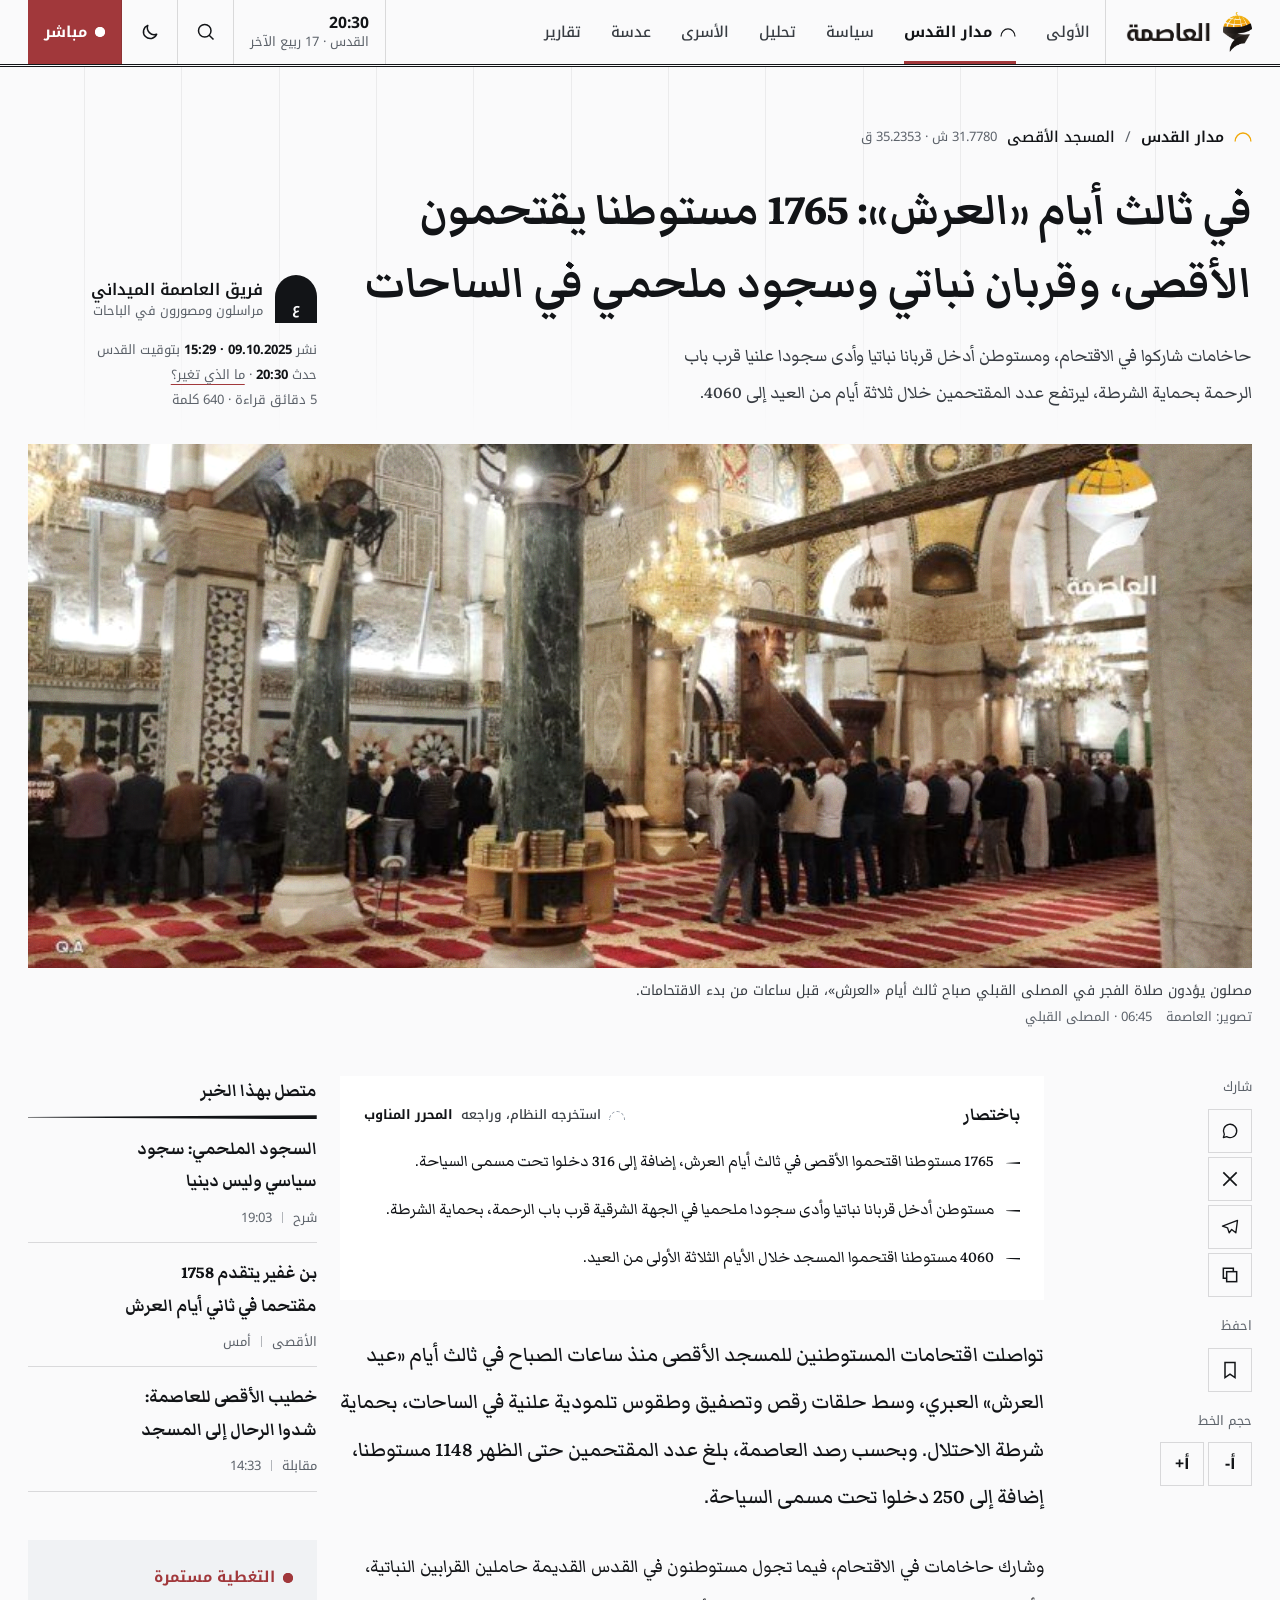
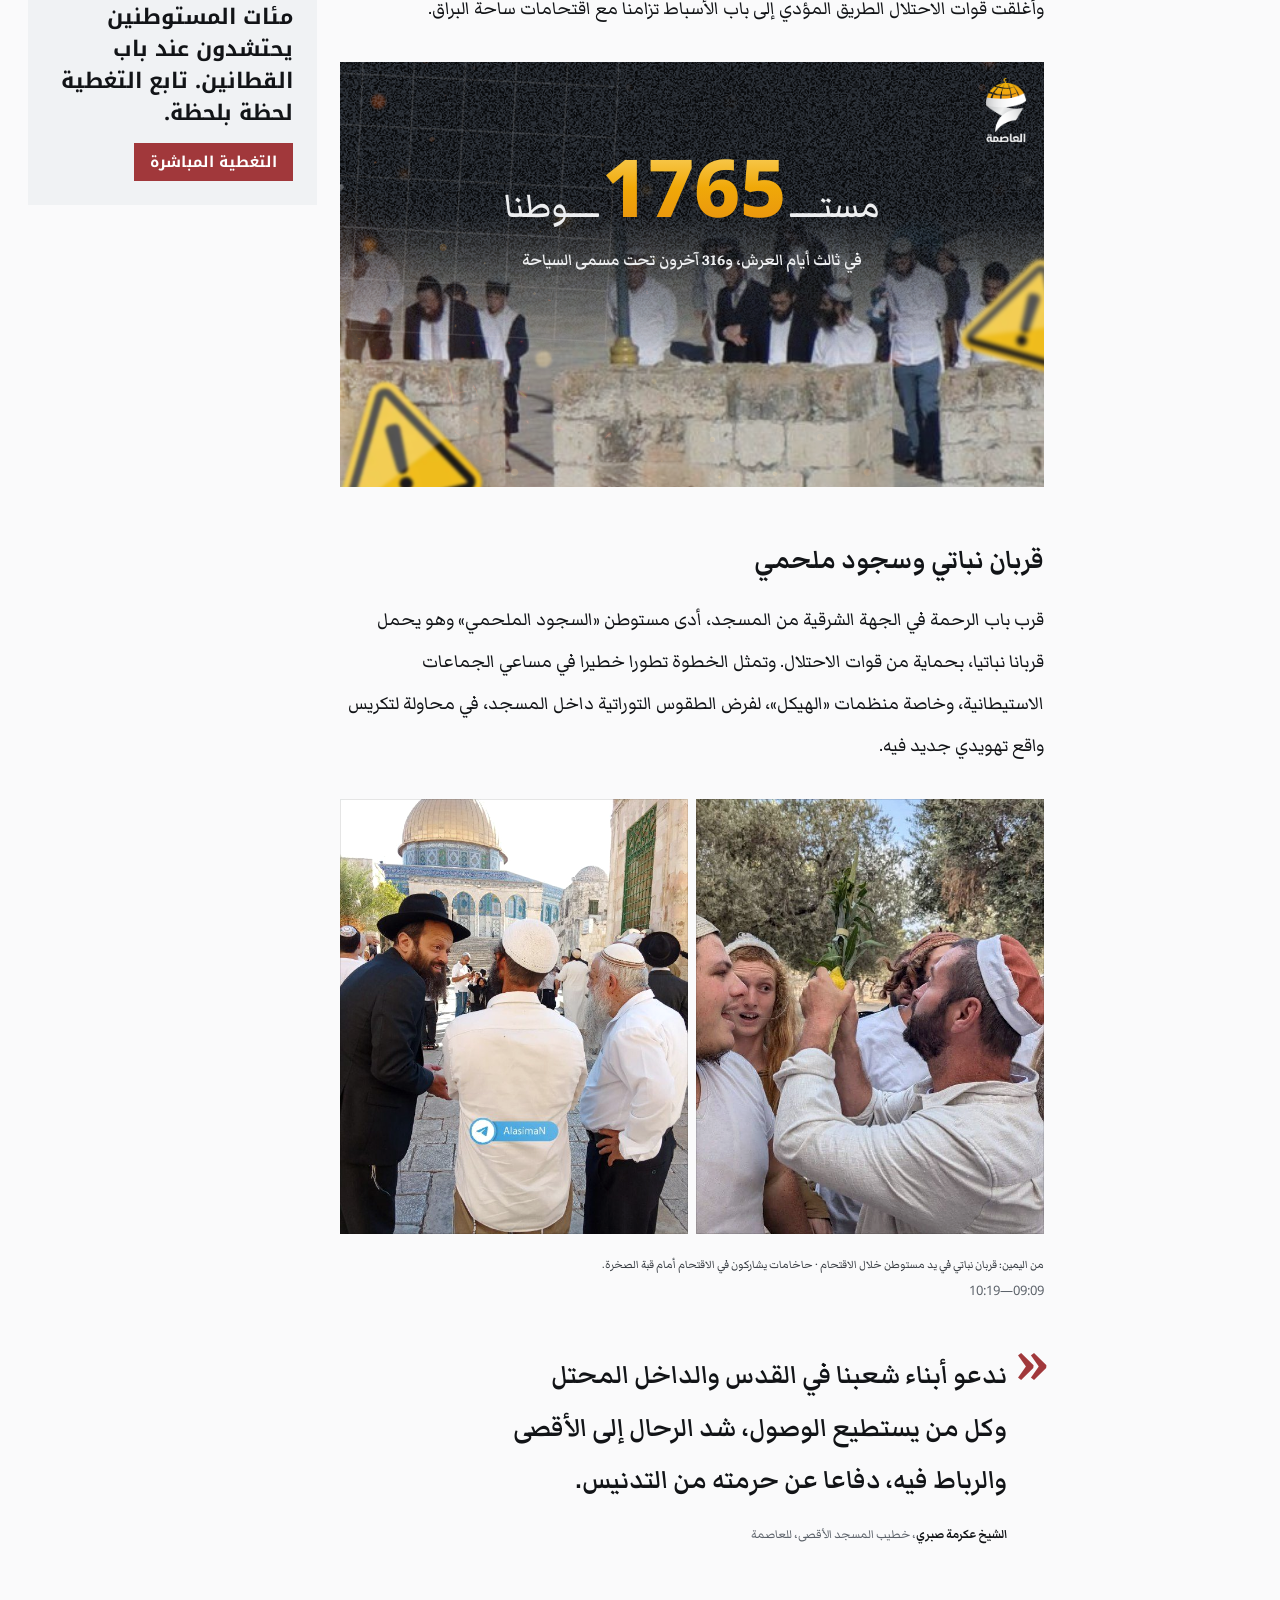
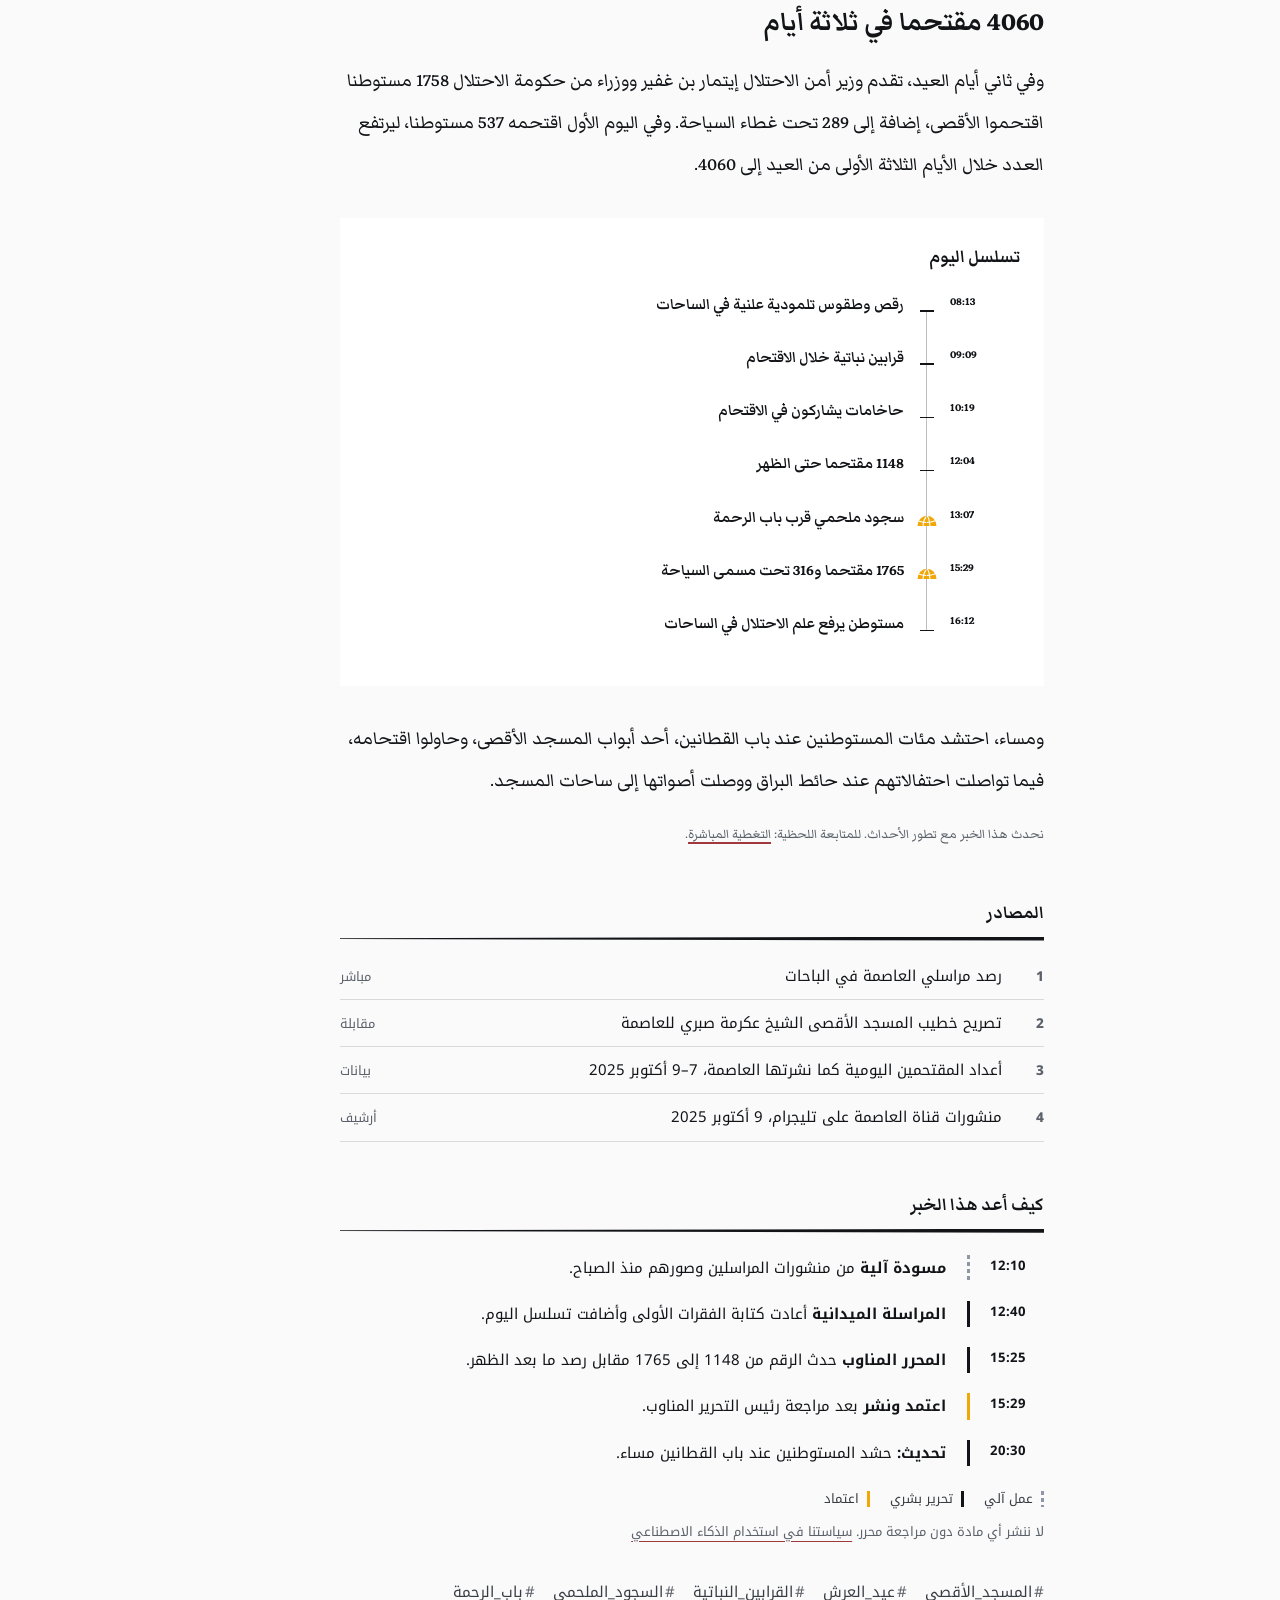
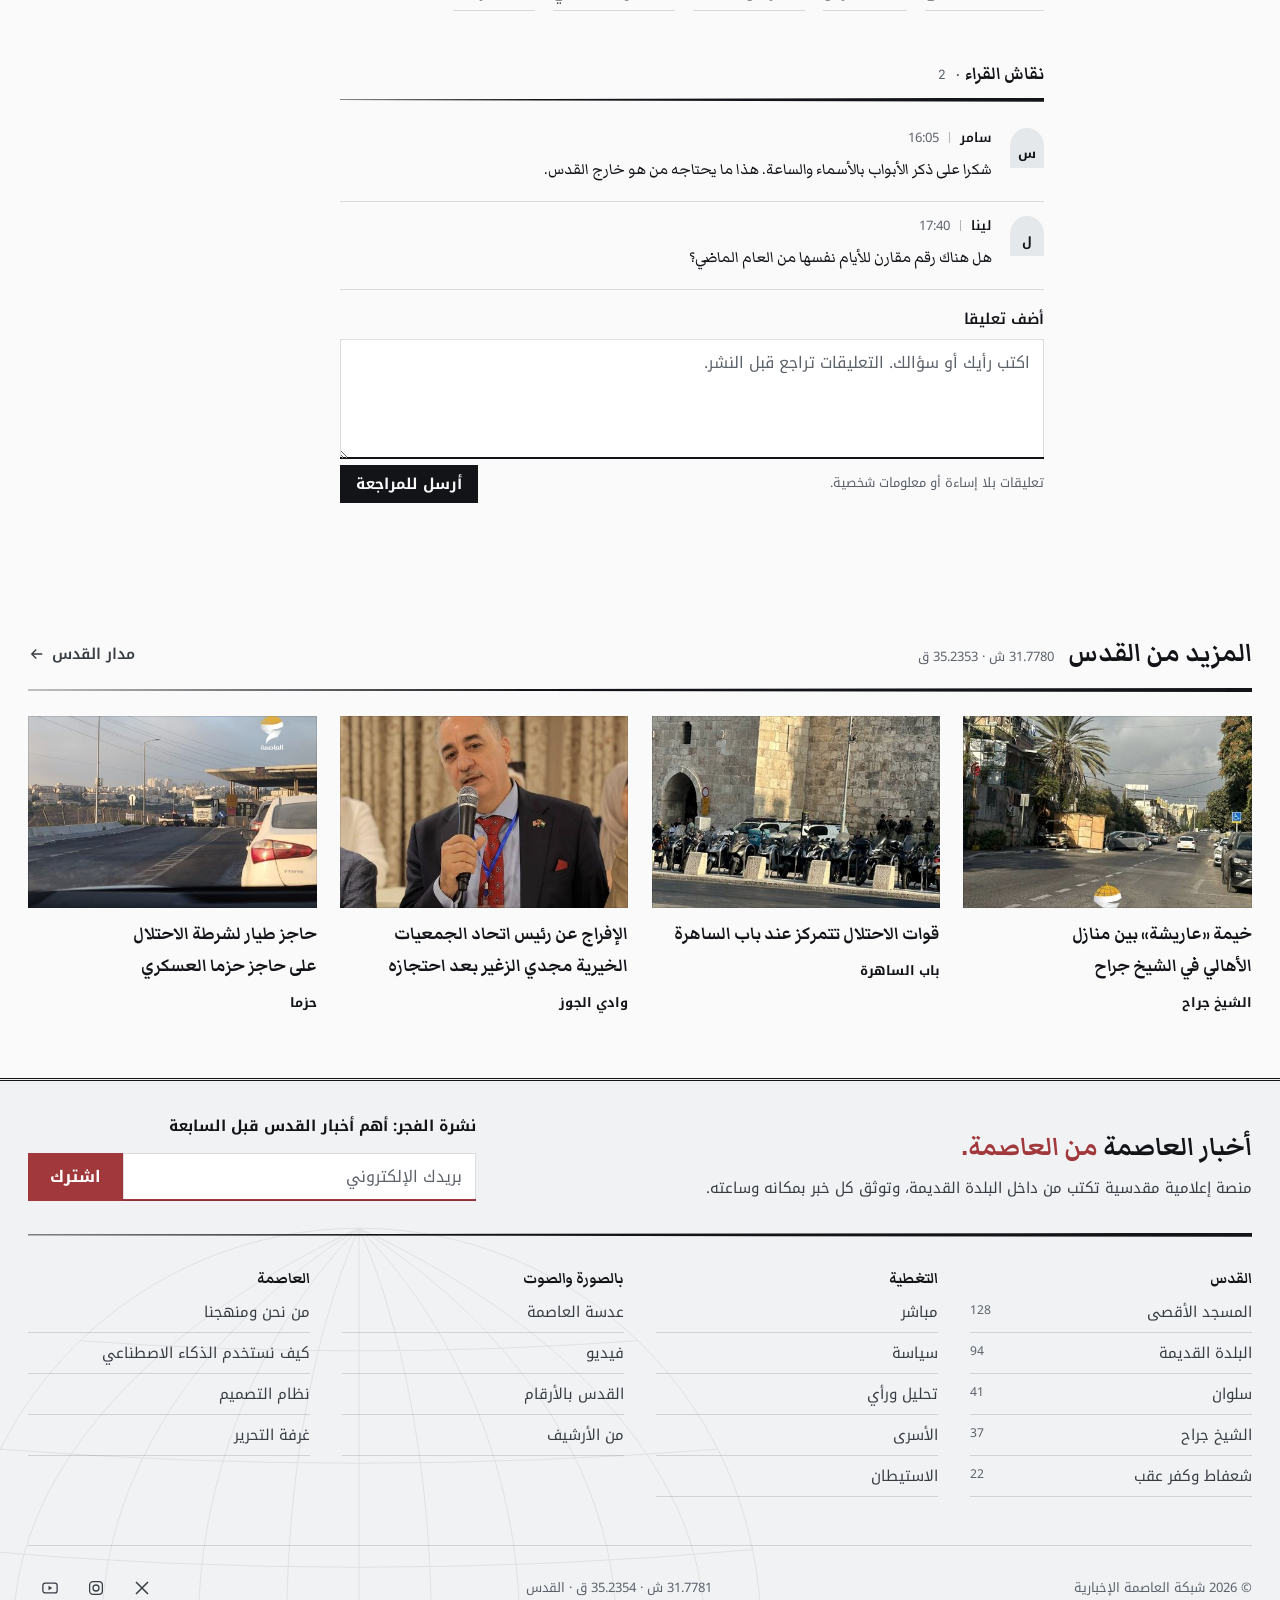
==== commit 7ad0e5ed: "Compact footer band, one live entry in the header, sun/moon theme switch - Footer statement: one ban" ====
--- a/article.html
+++ b/article.html
@@ -10,7 +10,7 @@
 <link rel="preconnect" href="https://fonts.gstatic.com" crossorigin>
 <link rel="stylesheet" href="https://fonts.googleapis.com/css2?family=Markazi+Text:wght@400;500;600;700&family=Noto+Kufi+Arabic:wght@400;500;600;700;800&family=JetBrains+Mono:wght@400;600&display=swap">
 <link rel="preload" as="image" href="assets/img/d9-fajr.jpg" fetchpriority="high">
-<link rel="stylesheet" href="assets/css/asima.css?v=39">
+<link rel="stylesheet" href="assets/css/asima.css?v=44">
 <style>
   .progress { position: fixed; top: calc(env(safe-area-inset-top, 0px) + var(--ribbon-h)); inset-inline: 0; height: 3px; z-index: 49; background: transparent; }
   .progress i { display: block; height: 100%; width: 100%; background: var(--accent); transform-origin: right; transform: scaleX(0); }
@@ -295,7 +295,7 @@
 </main>
 
 <footer data-coda></footer>
-<script src="assets/js/asima.js?v=27" defer></script>
+<script src="assets/js/asima.js?v=32" defer></script>
 <script>
   addEventListener('DOMContentLoaded', () => {
     // reading progress — transform only, rAF-throttled
--- a/assets/css/asima.css
+++ b/assets/css/asima.css
@@ -23,6 +23,7 @@
   --rule-strong: rgba(18, 20, 23, .86);
   --accent: #A1383B;        /* the red of Al-Asima's own «عاجل» cards */
   --accent-deep: #7C2A2C;
+  --accent-hover: #8A2F32;   /* a red control under the pointer: darker in light, so white text stays clear */
   --accent-ink: #A1383B;    /* red as text on the page (AA) */
   --on-accent: #FFFFFF;
   --dome: #F0A808;          /* the dome: logo, dome marks, figures on photographs */
@@ -104,7 +105,7 @@
     --bg: #111315; --bg-2: #0B0C0E; --sheet: #1A1D21; --sunk: #08090A; --night: #08090A; --map-bg: #191C1F;
     --ink: #ECEEF0; --ink-2: #C3C8CE; --ink-3: #969DA6;
     --rule: rgba(236, 238, 240, .14); --rule-strong: rgba(236, 238, 240, .8);
-    --accent: #D9585B; --accent-ink: #E88A8C; --accent-deep: #A1383B; --on-accent: #111315;
+    --accent: #D9585B; --accent-ink: #E88A8C; --accent-deep: #A1383B; --on-accent: #111315; --accent-hover: #E36D70;
     --dome-ink: #F0A808; --silver: #9AA3AF; --silver-soft: rgba(154, 163, 175, .16);
     --paper: #1A1D21; --paper-ink: #ECEEF0; --fold: #A1383B;
     --alert: #E0676A; --on-alert: #111315; --ok: #5CC497; --scrim: rgba(0,0,0,.7);
@@ -116,7 +117,7 @@
   --bg: #111315; --bg-2: #0B0C0E; --sheet: #1A1D21; --sunk: #08090A; --night: #08090A; --map-bg: #191C1F;
   --ink: #ECEEF0; --ink-2: #C3C8CE; --ink-3: #969DA6;
   --rule: rgba(236, 238, 240, .14); --rule-strong: rgba(236, 238, 240, .8);
-  --accent: #D9585B; --accent-ink: #E88A8C; --accent-deep: #A1383B; --on-accent: #111315;
+  --accent: #D9585B; --accent-ink: #E88A8C; --accent-deep: #A1383B; --on-accent: #111315; --accent-hover: #E36D70;
   --dome-ink: #F0A808; --silver: #9AA3AF; --silver-soft: rgba(154, 163, 175, .16);
   --paper: #1A1D21; --paper-ink: #ECEEF0; --fold: #A1383B;
   --alert: #E0676A; --on-alert: #111315; --ok: #5CC497; --scrim: rgba(0,0,0,.7);
@@ -342,7 +343,20 @@
 .tool-btn:hover { background: var(--sunk); }
 .tool-btn svg { width: 20px; height: 20px; }
 .tool-btn--live { width: auto; padding-inline: 16px; display: flex; gap: 8px; font-size: var(--fs-small); font-weight: 700; background: var(--accent); color: var(--on-accent); }
-.tool-btn--live:hover { background: var(--accent-deep); }
+.tool-btn--live:hover { background: var(--accent-hover); }
+/* live coverage has one entry on wide screens, this button (the dock carries it on phones); on the live page it is the current section */
+.tool-btn--live[aria-current="page"] { box-shadow: inset 0 -3px 0 var(--on-accent); }
+/* theme switch: the moon offers the dark edition, the sun the light one; the two cross-fade in place */
+.tool-btn--theme { position: relative; }
+.theme-ico { display: grid; place-items: center; transition: opacity 200ms cubic-bezier(0.2, 0, 0, 1), scale 200ms cubic-bezier(0.2, 0, 0, 1), filter 200ms cubic-bezier(0.2, 0, 0, 1); }
+.theme-ico--sun { position: absolute; inset: 0; opacity: 0; scale: .25; filter: blur(4px); }
+:root[data-theme="dark"] .theme-ico--moon { opacity: 0; scale: .25; filter: blur(4px); }
+:root[data-theme="dark"] .theme-ico--sun { opacity: 1; scale: 1; filter: none; }
+@media (prefers-color-scheme: dark) {
+  :root:not([data-theme="light"]) .theme-ico--moon { opacity: 0; scale: .25; filter: blur(4px); }
+  :root:not([data-theme="light"]) .theme-ico--sun { opacity: 1; scale: 1; filter: none; }
+}
+@media (prefers-reduced-motion: reduce) { .theme-ico { transition: opacity 150ms ease; scale: 1 !important; filter: none !important; } }
 
 .dateline { border-bottom: 1px solid var(--rule); }
 .dateline__in { display: flex; justify-content: space-between; align-items: center; gap: 16px; min-height: 40px; font-size: var(--fs-meta); color: var(--ink-3); flex-wrap: wrap; padding-block: 6px; }
@@ -502,7 +516,7 @@
 .btn { --b-bg: var(--ink); --b-fg: var(--bg); display: inline-flex; align-items: center; justify-content: center; gap: 10px; min-height: 46px; padding-inline: 22px; border: 0; background: var(--b-bg); color: var(--b-fg); font-family: var(--f-display); font-weight: 700; font-size: var(--fs-ui); line-height: 1.2; white-space: nowrap; transition: background var(--d-2) ease, color var(--d-2) ease, transform 160ms var(--ease); }
 .btn:hover { --b-bg: color-mix(in srgb, var(--ink) 84%, var(--accent)); }
 .btn--gold { --b-bg: var(--accent); --b-fg: var(--on-accent); }
-.btn--gold:hover { --b-bg: var(--accent-deep); }
+.btn--gold:hover { --b-bg: var(--accent-hover); }
 .btn--line { --b-bg: transparent; --b-fg: var(--ink); box-shadow: inset 0 0 0 1.5px var(--ink); }
 .btn--line:hover { --b-bg: var(--ink); --b-fg: var(--bg); }
 .btn--quiet { --b-bg: transparent; --b-fg: var(--ink); padding-inline: 4px; text-decoration: underline; text-decoration-color: var(--accent); text-underline-offset: 7px; text-decoration-thickness: 2px; }
@@ -625,16 +639,18 @@
 
 /* ---------- 16. Newsletter («نشرة الفجر») ---------- */
 .brief { display: grid; gap: 14px; }
+.brief label { text-wrap: balance; }
 .brief__row { display: flex; flex-wrap: wrap; }
 .brief__row .input { flex: 1 1 220px; min-width: 0; }
 .brief__row .btn { flex: none; }
 
 /* ---------- 17. Coda («الخاتمة») — the dome rises at the end ---------- */
 .coda { background: var(--bg-2); color: var(--ink); position: relative; overflow: hidden; border-top: 3px double var(--ink); }
-.coda__statement { padding-block: var(--s-8) var(--s-7); display: grid; grid-template-columns: minmax(0, 1.25fr) minmax(0, 1fr); gap: var(--s-7); align-items: end; }
-.coda__statement h2 { font-family: var(--f-head); font-size: clamp(2.1rem, 1.4rem + 1.9vw, 2.9rem); font-weight: 700; line-height: 1.3; }
+/* one compact band: who we are in a line on one side, the morning brief on the other */
+.coda__statement { padding-block: var(--s-6); display: grid; grid-template-columns: minmax(0, 1fr) minmax(0, 28rem); gap: var(--s-5) var(--s-7); align-items: end; }
+.coda__statement h2 { font-family: var(--f-head); font-size: var(--fs-h2); font-weight: 700; line-height: 1.4; }
 .coda__statement h2 em { font-style: normal; color: var(--accent-ink); }
-.coda__statement p { color: var(--ink-2); max-width: 46ch; font-size: var(--fs-ui); line-height: 1.85; text-wrap: pretty; }
+.coda__statement p { color: var(--ink-2); margin-top: 4px; font-size: var(--fs-small); line-height: 1.75; text-wrap: pretty; }
 .coda__index { display: grid; grid-template-columns: repeat(4, minmax(0, 1fr)); gap: var(--s-6); padding-block: var(--s-6) var(--s-7); position: relative; }
 .coda__index::before { content: ""; position: absolute; inset-inline: 0; top: 0; height: 4px; background: var(--ink); clip-path: polygon(0 42%, 100% 0, 100% 100%, 0 58%); }
 .coda__index h4 { font-family: var(--f-display); font-size: var(--fs-small); font-weight: 700; color: var(--ink); margin-bottom: 10px; }
@@ -649,7 +665,7 @@
 .coda .dome-horizon { width: min(820px, 80vw); opacity: .07; inset-inline-end: -4vw; }
 .coda .input { background: var(--sheet); color: var(--ink); box-shadow: inset 0 0 0 1px var(--rule), inset 0 -2px 0 var(--accent); }
 @media (max-width: 960px) { .coda__statement { grid-template-columns: 1fr; } .coda__index { grid-template-columns: repeat(2, minmax(0,1fr)); } }
-@media (max-width: 520px) { .coda__index { gap: var(--s-5) var(--s-4); } .coda__statement { padding-top: var(--s-7); } }
+@media (max-width: 520px) { .coda__index { gap: var(--s-5) var(--s-4); } }
 
 /* ---------- 18. Utilities ---------- */
 .stack { display: grid; gap: var(--s-4); align-content: start; }
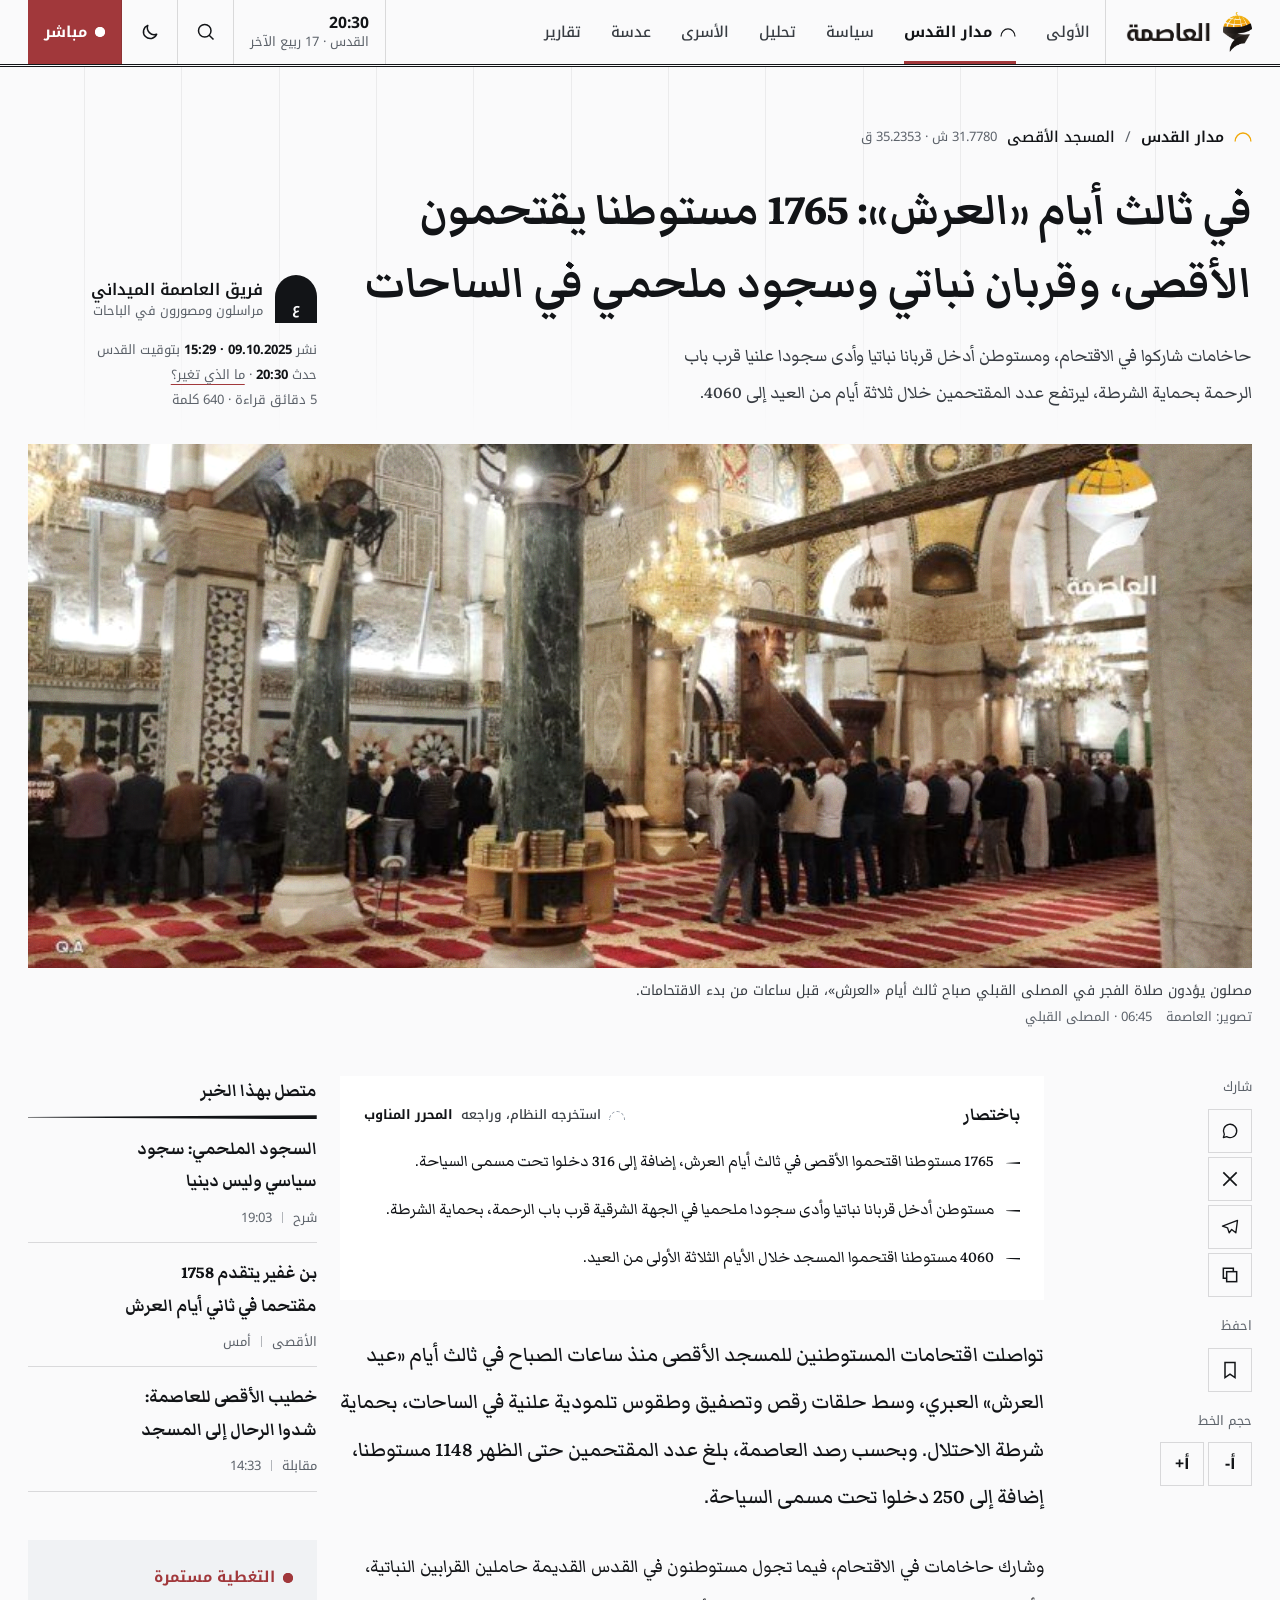
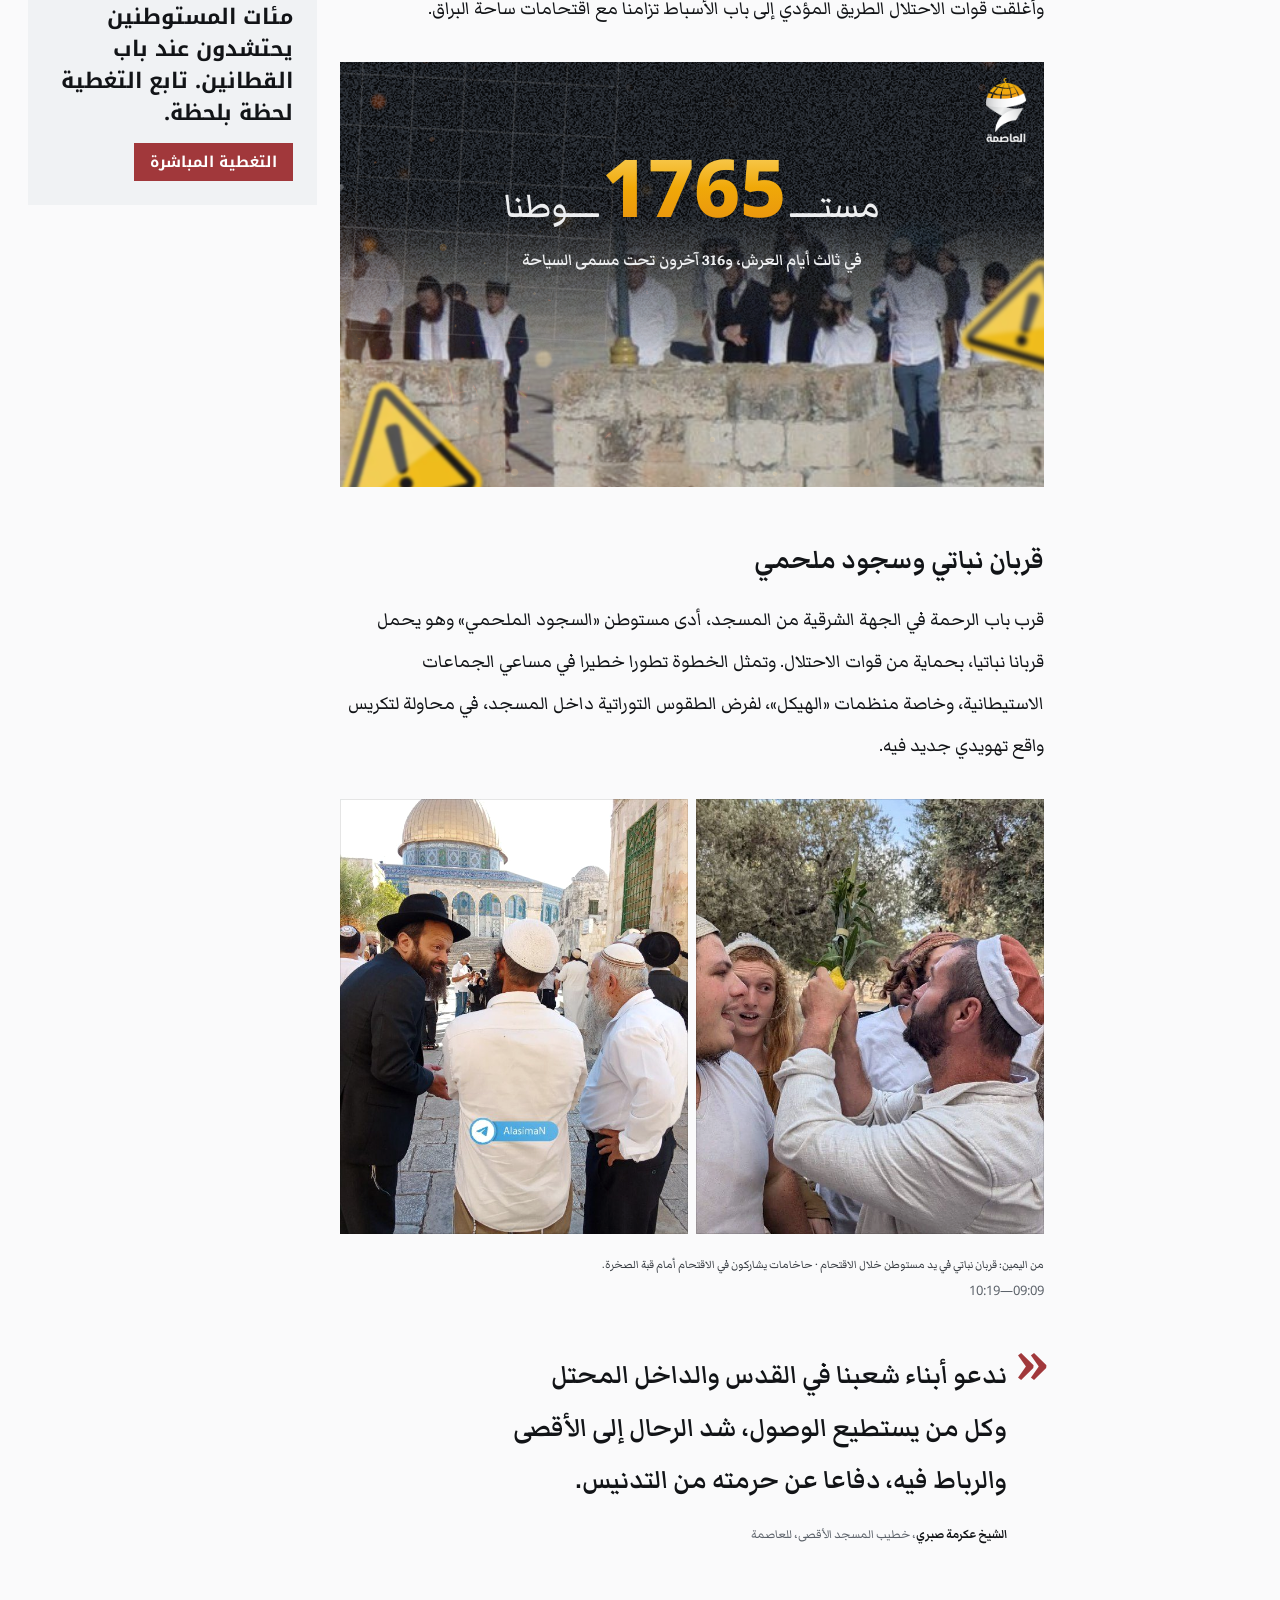
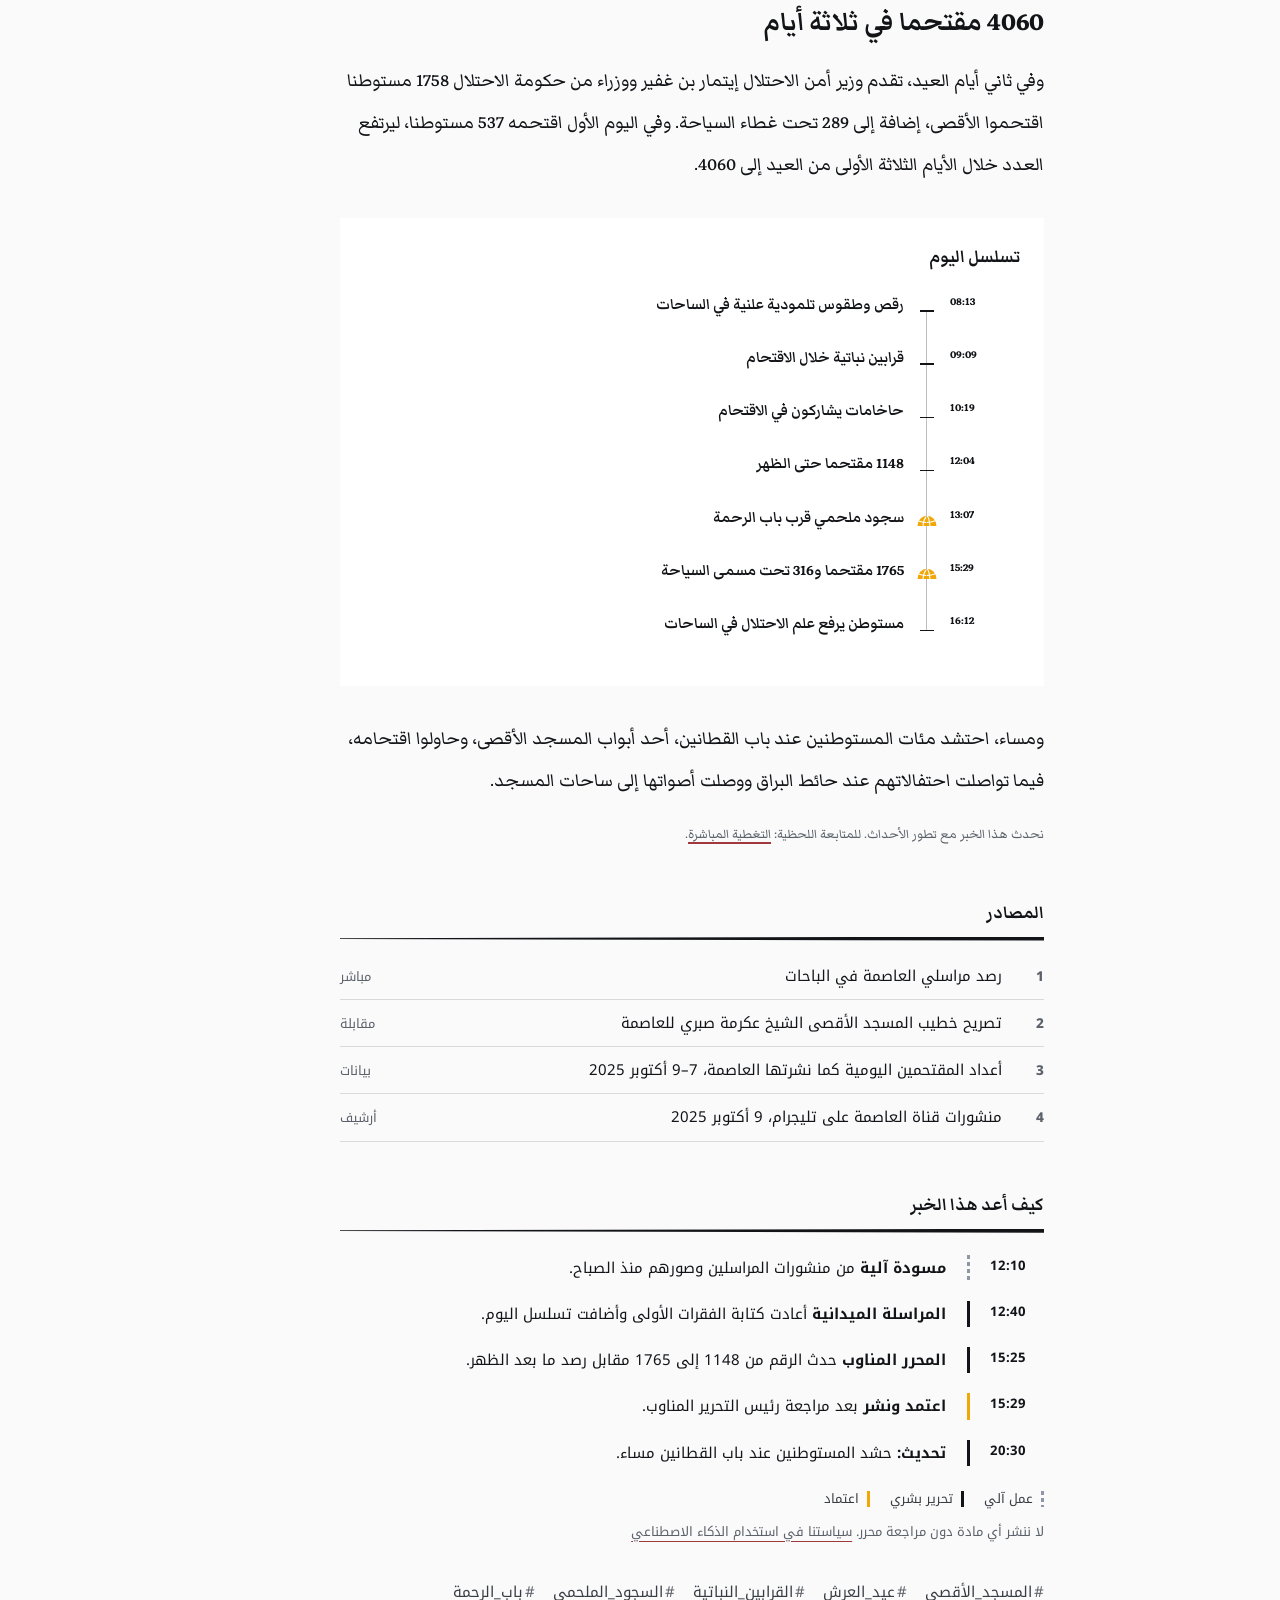
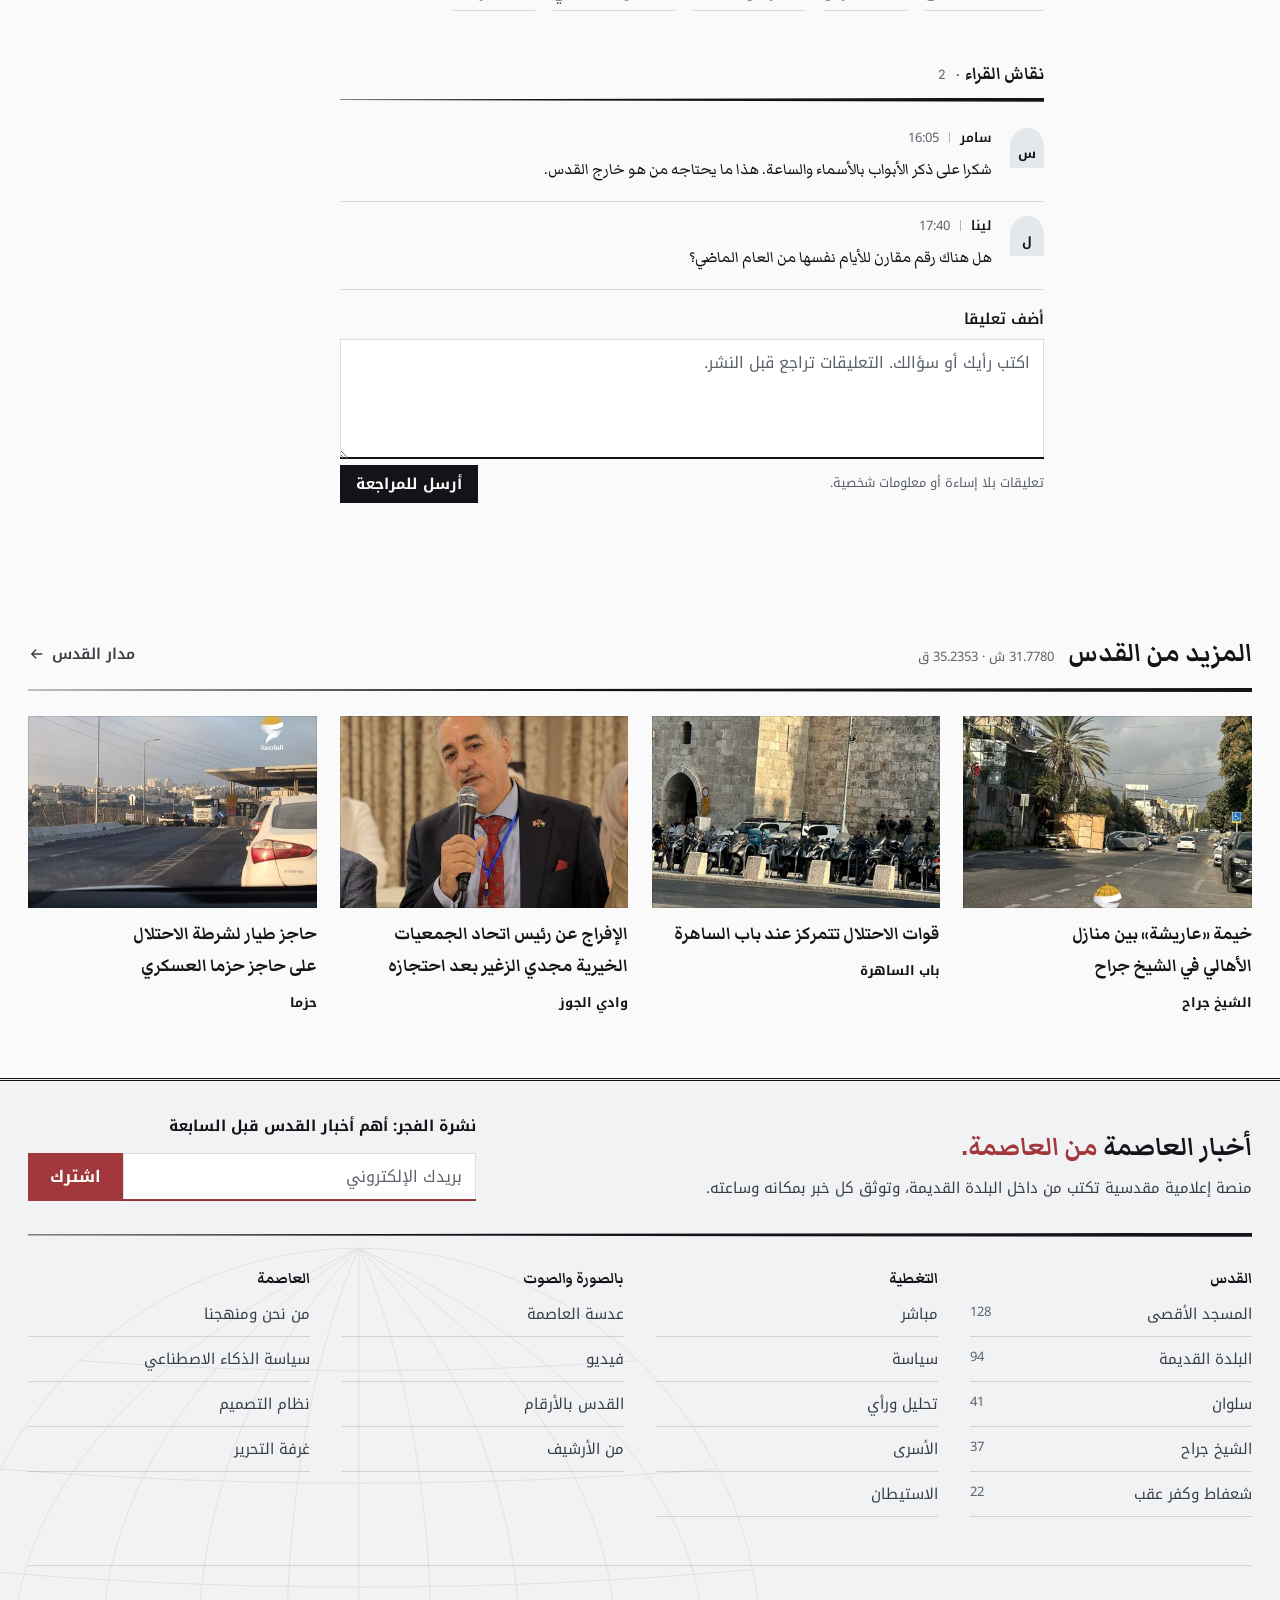
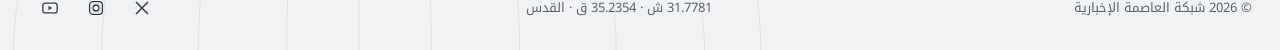
==== commit 1b452ec5: "Home on phones: hero crop, AI note, sash edge, map and footer fixes - Hero crop moves from an inline" ====
--- a/article.html
+++ b/article.html
@@ -10,7 +10,7 @@
 <link rel="preconnect" href="https://fonts.gstatic.com" crossorigin>
 <link rel="stylesheet" href="https://fonts.googleapis.com/css2?family=Markazi+Text:wght@400;500;600;700&family=Noto+Kufi+Arabic:wght@400;500;600;700;800&family=JetBrains+Mono:wght@400;600&display=swap">
 <link rel="preload" as="image" href="assets/img/d9-fajr.jpg" fetchpriority="high">
-<link rel="stylesheet" href="assets/css/asima.css?v=44">
+<link rel="stylesheet" href="assets/css/asima.css?v=48">
 <style>
   .progress { position: fixed; top: calc(env(safe-area-inset-top, 0px) + var(--ribbon-h)); inset-inline: 0; height: 3px; z-index: 49; background: transparent; }
   .progress i { display: block; height: 100%; width: 100%; background: var(--accent); transform-origin: right; transform: scaleX(0); }
@@ -295,7 +295,7 @@
 </main>
 
 <footer data-coda></footer>
-<script src="assets/js/asima.js?v=32" defer></script>
+<script src="assets/js/asima.js?v=33" defer></script>
 <script>
   addEventListener('DOMContentLoaded', () => {
     // reading progress — transform only, rAF-throttled
--- a/assets/css/asima.css
+++ b/assets/css/asima.css
@@ -213,7 +213,8 @@
   .sash { grid-template-columns: 1fr; margin-inline-end: 0; }
   .sash::after { display: none; }
   .sash__label { border-inline-end: 0; border-bottom: 1px solid var(--rule); grid-auto-flow: column; justify-content: space-between; align-items: center; padding-block: 12px; }
-  .sash__list { grid-auto-columns: minmax(240px, 72%); overflow-x: auto; scroll-snap-type: x mandatory; scrollbar-width: none; }
+  .sash__list { grid-auto-columns: minmax(240px, 72%); overflow-x: auto; scroll-snap-type: x mandatory; scrollbar-width: none;
+    padding-inline-end: 36px; -webkit-mask-image: linear-gradient(to right, transparent 0, #000 36px); mask-image: linear-gradient(to right, transparent 0, #000 36px); }
   .sash__list::-webkit-scrollbar { display: none; }
   .sash__list li { scroll-snap-align: start; }
   .sash__more { justify-content: center; padding-block: 14px; border-inline-start: 0; border-top: 1px solid var(--rule); }
@@ -654,9 +655,9 @@
 .coda__index { display: grid; grid-template-columns: repeat(4, minmax(0, 1fr)); gap: var(--s-6); padding-block: var(--s-6) var(--s-7); position: relative; }
 .coda__index::before { content: ""; position: absolute; inset-inline: 0; top: 0; height: 4px; background: var(--ink); clip-path: polygon(0 42%, 100% 0, 100% 100%, 0 58%); }
 .coda__index h4 { font-family: var(--f-display); font-size: var(--fs-small); font-weight: 700; color: var(--ink); margin-bottom: 10px; }
-.coda__index li a { display: flex; justify-content: space-between; gap: 10px; padding-block: 8px; font-size: var(--fs-small); color: var(--ink-2); border-bottom: 1px solid var(--rule); line-height: 1.6; }
+.coda__index li a { display: flex; justify-content: space-between; gap: 10px; padding-block: 10px; font-size: var(--fs-small); color: var(--ink-2); border-bottom: 1px solid var(--rule); line-height: 1.6; }
 .coda__index li a:hover { color: var(--accent-ink); }
-.coda__index li a .n { color: var(--ink-3); font-size: .76rem; font-variant-numeric: tabular-nums; }
+.coda__index li a .n { color: var(--ink-3); font-size: .8125rem; font-variant-numeric: tabular-nums; }
 .coda__base { display: flex; flex-wrap: wrap; gap: 14px 28px; justify-content: space-between; align-items: center; padding-block: 20px; border-top: 1px solid var(--rule); font-size: var(--fs-meta); color: var(--ink-3); }
 .coda__social { display: flex; gap: 2px; }
 .coda__social a { width: 44px; height: 44px; display: grid; place-items: center; color: var(--ink-2); }
@@ -666,6 +667,7 @@
 .coda .input { background: var(--sheet); color: var(--ink); box-shadow: inset 0 0 0 1px var(--rule), inset 0 -2px 0 var(--accent); }
 @media (max-width: 960px) { .coda__statement { grid-template-columns: 1fr; } .coda__index { grid-template-columns: repeat(2, minmax(0,1fr)); } }
 @media (max-width: 520px) { .coda__index { gap: var(--s-5) var(--s-4); } }
+@media (max-width: 379px) { .coda__index { grid-template-columns: 1fr; } }   /* narrow phones: one column, so every link stays on one line */
 
 /* ---------- 18. Utilities ---------- */
 .stack { display: grid; gap: var(--s-4); align-content: start; }
@@ -881,7 +883,7 @@
 
 /* places — a count bubble whose area follows the week's stories; red where there was news today */
 .omap__pin, .omap__gate { position: absolute; left: 0; top: 0; width: 0; height: 0; padding: 0; border: 0; background: none; color: inherit; font-family: var(--f-display); cursor: pointer; }
-.omap__pin i { position: absolute; left: 0; top: 0; width: var(--s); height: var(--s); translate: -50% -50%; border-radius: 50%; display: grid; place-items: center; font-style: normal; font-weight: 800; font-size: 12px; font-variant-numeric: tabular-nums; background: var(--map-bg); color: var(--m-ink); box-shadow: inset 0 0 0 1.5px var(--m-ink); transition: scale 200ms var(--ease), background 200ms ease; }
+.omap__pin i { position: absolute; left: 0; top: 0; width: var(--s); height: var(--s); translate: -50% -50%; border-radius: 50%; display: grid; place-items: center; font-style: normal; font-weight: 800; font-size: 12.5px; font-variant-numeric: tabular-nums; background: var(--map-bg); color: var(--m-ink); box-shadow: inset 0 0 0 1.5px var(--m-ink); transition: scale 200ms var(--ease), background 200ms ease; }
 .omap__pin i::before { content: ""; position: absolute; inset: -12px; border-radius: 50%; }
 .omap__pin.is-hot i { background: var(--accent); color: var(--on-accent); box-shadow: none; }
 .omap__pin.is-hot i::after { content: ""; position: absolute; inset: 0; border-radius: 50%; box-shadow: 0 0 0 1.5px var(--accent); animation: ring 2.6s var(--ease) infinite; }
@@ -893,13 +895,15 @@
 .omap__off-lead { font-size: 12.5px; font-weight: 700; color: var(--ink-3); }
 .omap__off .omap__pin { position: relative; width: auto; height: auto; min-height: 34px; display: inline-flex; align-items: center; gap: 7px; }
 .omap__off .omap__pin::before { content: ""; flex: none; width: 0; height: 0; border-inline: 4px solid transparent; border-bottom: 9px solid var(--accent); rotate: var(--bearing, 0deg); }
-.omap__off .omap__pin i { position: relative; left: auto; top: auto; translate: none; scale: 1; width: 24px; height: 24px; font-size: 11px; }
+.omap__off .omap__pin i { position: relative; left: auto; top: auto; translate: none; scale: 1; width: 26px; height: 26px; font-size: 12.5px; }
+@media (pointer: coarse) { .omap__off .omap__pin { min-height: 44px; } }
 .omap__off .omap__pin span { position: static; translate: none; font-size: 13px; text-shadow: none; }
 .omap__off .omap__pin:hover i, .omap__off .omap__pin.is-active i { scale: 1.1; }
 .omap.has-off .omap__north { top: calc(var(--off-h, 46px) + 10px); }
 /* a phone-width map keeps the strip to one line: the arrows say «beyond», the card gives the distance */
 .omap { container: omap / inline-size; }
 @container omap (max-width: 520px) {
+  .omap__grat { display: none; }
   .omap__off-lead { display: none; }
   .omap__off { gap: 2px 12px; padding-block: 4px; }
   .omap__off .omap__pin span::after { content: none; }
